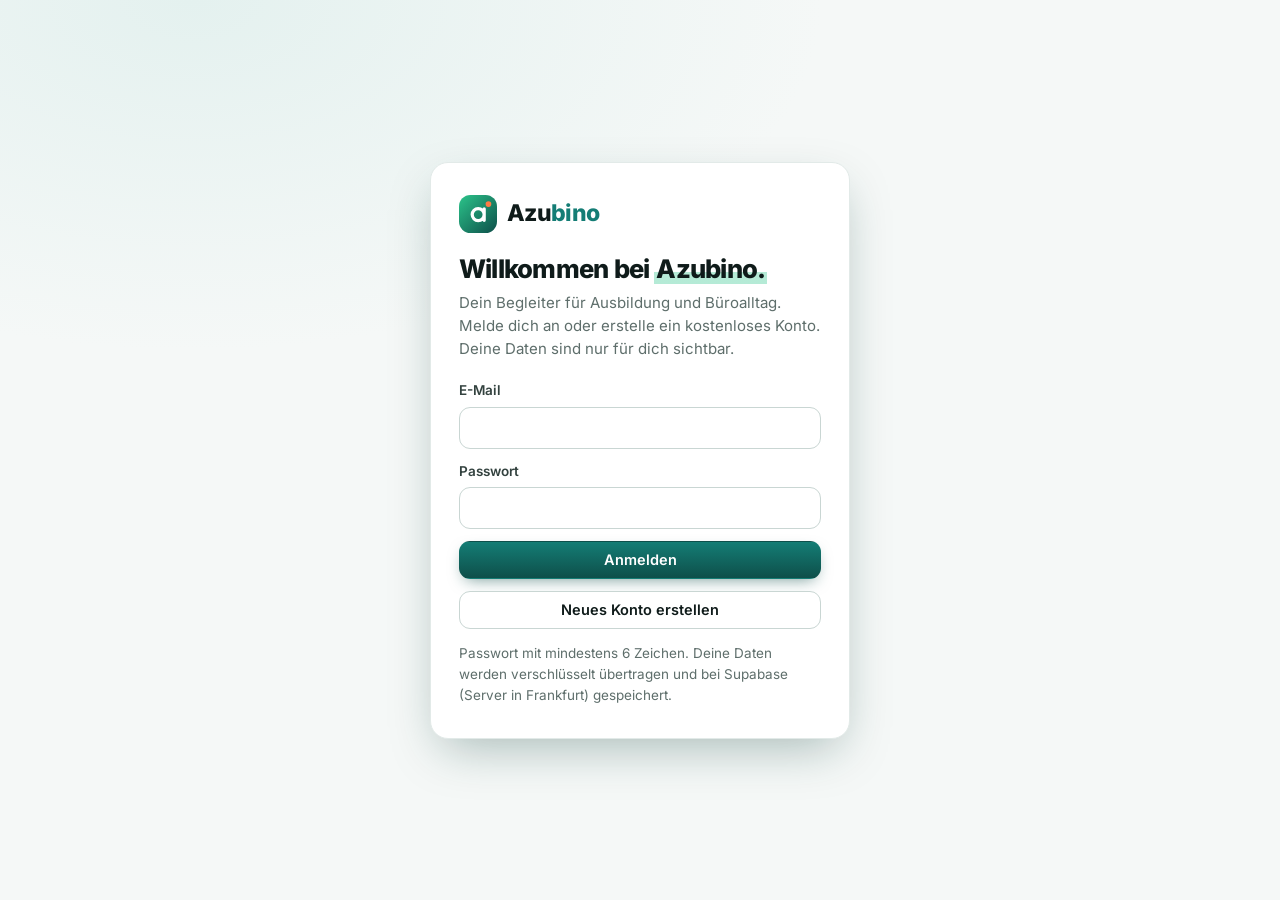
==== arbeitsbuddy.html @ 3f5ab670 "Add report archive, remove order-step setting - "Fertig · ins Archiv" stores a finished report in it" ====
<!DOCTYPE html>
<html lang="de" data-theme="light">
<head>
<meta charset="UTF-8">
<meta name="viewport" content="width=device-width, initial-scale=1, viewport-fit=cover">
<meta name="color-scheme" content="light dark">
<meta name="theme-color" content="#0b3b37">
<meta name="apple-mobile-web-app-capable" content="yes">
<meta name="mobile-web-app-capable" content="yes">
<meta name="apple-mobile-web-app-status-bar-style" content="default">
<meta name="apple-mobile-web-app-title" content="Azubino">
<link rel="apple-touch-icon" href="icons/apple-touch-icon.png">
<link rel="manifest" href="manifest.webmanifest">
<title>Azubino</title>
<link rel="icon" href="icons/icon-192.png">
<style>
/* ==========================================================
   Azubino – Designsystem „Petrol & Mint“
   Schrift: Inter (SIL Open Font License 1.1), eingebettet für Offline-Betrieb
   ========================================================== */
@font-face { font-family: "Inter"; font-style: normal; font-weight: 100 900; font-display: swap; src: url([data-uri]) format("woff2"); }

:root {
  color-scheme: light;
  --font: "Inter", "Segoe UI", system-ui, -apple-system, Arial, sans-serif;
  --bg: #f5f8f7;
  --dot: rgba(14, 79, 74, .07);
  --surface: #ffffff;
  --surface-2: #f2f6f5;
  --ink: #0f1b1a;
  --ink-2: #33423f;
  --muted: #5e6e6b;
  --line: #e2eae8;
  --line-strong: #c9d6d3;
  --accent: #0e4f4a;
  --accent-2: #147d75;
  --accent-ink: #ffffff;
  --accent-soft: #e4f1ef;
  --mint: #2bc48a;
  --mint-ink: #0b6b47;
  --mint-soft: #e3f6ee;
  --green: #1f9d6b;
  --green-soft: #e3f6ee;
  --red: #c2413a;
  --red-soft: #fcecea;
  --coral: #ff7a45;
  --warn-soft: #fff1e9;
  --focus: #2bc48a;
  --track: #e3ebe9;
  --side: #0b3b37;
  --side-2: #0e4f4a;
  --side-ink: #e8f4f1;
  --side-muted: #9cc3bc;
  --shadow-sm: 0 1px 2px rgba(15, 27, 26, .05), 0 1px 3px rgba(15, 27, 26, .06);
  --shadow: 0 2px 6px rgba(15, 27, 26, .05), 0 10px 24px -8px rgba(15, 27, 26, .12);
  --shadow-lg: 0 18px 50px -12px rgba(11, 59, 55, .35);
  --r: 18px;
  --r-sm: 12px;
  --ease: cubic-bezier(.2, .8, .2, 1);
}
:root[data-theme="dark"] {
  color-scheme: dark;
  --bg: #0b1413;
  --dot: rgba(61, 214, 156, .06);
  --surface: #111d1b;
  --surface-2: #16241f;
  --ink: #e6f0ee;
  --ink-2: #c3d4d0;
  --muted: #8fa5a0;
  --line: #1f302c;
  --line-strong: #2e4540;
  --accent: #3dd69c;
  --accent-2: #5fe3b0;
  --accent-ink: #062b22;
  --accent-soft: #143a31;
  --mint: #3dd69c;
  --mint-ink: #7eebc0;
  --mint-soft: #143a31;
  --green: #3dd69c;
  --green-soft: #143a31;
  --red: #ff8a80;
  --red-soft: #3a2020;
  --warn-soft: #3a2a20;
  --focus: #3dd69c;
  --track: #1f302c;
  --side: #07100f;
  --side-2: #0f2421;
  --side-ink: #e6f0ee;
  --side-muted: #7f9a94;
  --shadow-sm: 0 1px 2px rgba(0, 0, 0, .4);
  --shadow: 0 2px 6px rgba(0, 0, 0, .35), 0 10px 24px -8px rgba(0, 0, 0, .5);
  --shadow-lg: 0 18px 50px -12px rgba(0, 0, 0, .7);
}

* { box-sizing: border-box; }
html { -webkit-text-size-adjust: 100%; }
body {
  margin: 0; color: var(--ink); font: 400 15px/1.55 var(--font); -webkit-font-smoothing: antialiased;
  font-feature-settings: "cv11", "ss01"; background-color: var(--bg);
  background-image: radial-gradient(var(--dot) 1px, transparent 1.2px), radial-gradient(1200px 600px at 110% -10%, color-mix(in srgb, var(--mint) 14%, transparent), transparent 60%), radial-gradient(900px 500px at -10% 110%, color-mix(in srgb, var(--accent) 10%, transparent), transparent 60%);
  background-size: 22px 22px, auto, auto; background-attachment: fixed;
}
body.no-scroll { overflow: hidden; }
h1, h2, h3, p, ul, ol, dl, dd { margin: 0; }
ul, ol { padding: 0; list-style: none; }
button, input, select, textarea { font: inherit; color: inherit; }
button { cursor: pointer; background: none; border: 0; padding: 0; }
a { color: inherit; }
[hidden] { display: none !important; }
.sr { position: absolute; width: 1px; height: 1px; overflow: hidden; clip: rect(0 0 0 0); white-space: nowrap; }
:focus-visible { outline: 2px solid var(--focus); outline-offset: 2px; border-radius: 6px; }
h1[tabindex="-1"]:focus, main:focus { outline: none; }
.i { display: block; flex: none; }
.i.filled path, .i.filled polygon { fill: currentColor; }
.muted, .hint-text { color: var(--muted); }
.hint-text { font-size: 13.5px; }
.skip { position: fixed; left: 12px; top: -60px; z-index: 300; background: var(--accent); color: var(--accent-ink); padding: 8px 14px; border-radius: 8px; }
.skip:focus { top: 12px; }

h1 { font-size: clamp(28px, 3.6vw, 38px); font-weight: 800; line-height: 1.1; letter-spacing: -.03em; }
h2 { font-size: 17px; font-weight: 700; line-height: 1.3; letter-spacing: -.01em; }
h3 { font-size: 15.5px; font-weight: 650; line-height: 1.3; }
.eyebrow { display: inline-flex; align-items: center; gap: 8px; margin-bottom: 8px; font-size: 12px; font-weight: 700; letter-spacing: .09em; text-transform: uppercase; color: var(--accent-2); }
.eyebrow::before { content: ""; width: 18px; height: 2px; border-radius: 2px; background: var(--mint); }
.lede { color: var(--muted); margin-top: 8px; max-width: 62ch; }
.hl { background: linear-gradient(transparent 62%, color-mix(in srgb, var(--mint) 35%, transparent) 62%); padding: 0 2px; }

/* ---------- Buttons ---------- */
.btn { position: relative; overflow: hidden; display: inline-flex; align-items: center; justify-content: center; gap: 7px; min-height: 38px; padding: 0 15px; border: 1px solid var(--line-strong); border-radius: 11px; background: var(--surface); color: var(--ink); font-weight: 600; font-size: 14.5px; white-space: nowrap; text-decoration: none; transition: transform .18s var(--ease), box-shadow .18s var(--ease), background-color .15s, border-color .15s; }
.btn:hover { border-color: var(--accent-2); box-shadow: var(--shadow-sm); transform: translateY(-1px); }
.btn:active { transform: translateY(0) scale(.98); }
.btn.primary { background: linear-gradient(180deg, var(--accent-2), var(--accent)); border-color: transparent; color: var(--accent-ink); box-shadow: 0 6px 16px -6px color-mix(in srgb, var(--accent) 60%, transparent); }
.btn.primary::after { content: ""; position: absolute; inset: 0; background: linear-gradient(110deg, transparent 30%, rgba(255, 255, 255, .35) 50%, transparent 70%); transform: translateX(-120%); transition: transform .6s var(--ease); }
.btn.primary:hover::after { transform: translateX(120%); }
.btn.primary:hover { box-shadow: 0 10px 22px -8px color-mix(in srgb, var(--accent) 70%, transparent); }
.btn.danger { color: var(--red); }
.btn.danger:hover { background: var(--red-soft); border-color: var(--red); }
.btn.danger.solid { background: var(--red); border-color: var(--red); color: #fff; }
.btn.quiet { border-color: transparent; background: transparent; box-shadow: none; }
.btn.quiet:hover { background: var(--surface-2); transform: none; }
.btn.small { min-height: 32px; padding: 0 11px; font-size: 13.5px; border-radius: 9px; }
.btn.icon { width: 38px; padding: 0; }
.btn.small.icon { width: 32px; }
.btn[disabled] { opacity: .45; pointer-events: none; }
.link-btn { color: var(--accent-2); font-weight: 600; text-decoration: none; background-image: linear-gradient(currentColor, currentColor); background-size: 0 1.5px; background-position: 0 100%; background-repeat: no-repeat; transition: background-size .25s var(--ease); }
.link-btn:hover { background-size: 100% 1.5px; }

/* ---------- Gerüst ---------- */
.app { display: grid; grid-template-columns: 248px minmax(0, 1fr); min-height: 100vh; min-height: 100dvh; }
.rail { position: sticky; top: 0; height: 100vh; height: 100dvh; display: flex; flex-direction: column; padding: 20px 14px; background: linear-gradient(180deg, var(--side-2), var(--side)); color: var(--side-ink); overflow-y: auto; }
.brand { display: block; padding: 2px 8px 18px; text-decoration: none; }
.logo { display: flex; align-items: center; gap: 10px; }
.logo-mark { width: 38px; height: 38px; flex: none; transition: transform .35s var(--ease); }
.brand:hover .logo-mark { transform: rotate(-8deg) scale(1.05); }
.logo-word { font-size: 23px; font-weight: 800; letter-spacing: -.03em; color: var(--side-ink); }
.logo-word b { color: var(--mint); font-weight: 800; }
.nav { display: grid; gap: 2px; }
.nav-group { margin: 16px 12px 6px; font-size: 11px; font-weight: 700; letter-spacing: .1em; text-transform: uppercase; color: var(--side-muted); }
.nav a, .nav button { position: relative; display: flex; align-items: center; gap: 12px; min-height: 40px; padding: 0 12px; border-radius: 11px; color: var(--side-muted); text-decoration: none; font-weight: 550; font-size: 14.5px; width: 100%; text-align: left; transition: background-color .15s, color .15s; }
.nav a .i { transition: transform .3s var(--ease); }
.nav a:hover { background: rgba(255, 255, 255, .06); color: var(--side-ink); }
.nav a:hover .i { transform: translateX(2px) rotate(-6deg); }
.nav a[aria-current="page"] { background: rgba(43, 196, 138, .16); color: #fff; font-weight: 650; }
.nav a[aria-current="page"]::before { content: ""; position: absolute; left: -14px; top: 9px; bottom: 9px; width: 4px; border-radius: 0 4px 4px 0; background: var(--mint); box-shadow: 0 0 12px var(--mint); }
.nav a[aria-current="page"] .i { color: var(--mint); }
.nav .count { margin-left: auto; min-width: 22px; padding: 0 7px; text-align: center; font-size: 12px; font-weight: 700; line-height: 20px; border-radius: 10px; background: var(--mint); color: #06392b; }
.nav .mob, .nav .fab-slot, .m-only { display: none; }
.rail-foot { margin-top: auto; padding: 16px 12px 2px; font-size: 12.5px; color: var(--side-muted); }

.main { min-width: 0; padding: 0 clamp(16px, 3.2vw, 44px) 64px; }
.topbar { position: sticky; top: 0; z-index: 30; display: flex; align-items: center; gap: 10px; padding: calc(14px + env(safe-area-inset-top)) 0 12px; margin: 0 calc(-1 * clamp(16px, 3.2vw, 44px)); padding-left: clamp(16px, 3.2vw, 44px); padding-right: clamp(16px, 3.2vw, 44px); background: color-mix(in srgb, var(--bg) 78%, transparent); -webkit-backdrop-filter: blur(14px) saturate(1.4); backdrop-filter: blur(14px) saturate(1.4); border-bottom: 1px solid transparent; }
.m-brand { display: none; text-decoration: none; }
.search-btn { flex: 1; min-width: 0; max-width: 480px; display: flex; align-items: center; gap: 10px; min-height: 40px; padding: 0 14px; border: 1px solid var(--line); border-radius: 12px; background: var(--surface); color: var(--muted); text-align: left; box-shadow: var(--shadow-sm); transition: border-color .15s, box-shadow .15s; }
.search-btn:hover { border-color: var(--accent-2); box-shadow: var(--shadow); }
.search-btn .grow { flex: 1; min-width: 0; white-space: nowrap; overflow: hidden; text-overflow: ellipsis; }
kbd { font: 600 11.5px/1 var(--font); padding: 3px 6px; border: 1px solid var(--line-strong); border-bottom-width: 2px; border-radius: 6px; background: var(--surface-2); color: var(--ink-2); }
.top-actions { margin-left: auto; display: flex; gap: 8px; }
.page { max-width: 1200px; padding-top: 10px; }
.page.enter > * { animation: fadeUp .45s var(--ease) both; }
.page.enter > *:nth-child(2) { animation-delay: .04s; } .page.enter > *:nth-child(3) { animation-delay: .08s; }
.page.enter > *:nth-child(4) { animation-delay: .12s; } .page.enter > *:nth-child(5) { animation-delay: .16s; } .page.enter > *:nth-child(n+6) { animation-delay: .2s; }
.page-head { display: flex; justify-content: space-between; align-items: flex-end; gap: 16px; flex-wrap: wrap; margin: 10px 0 24px; }
.page-head > div:first-child { min-width: 0; }
.head-actions { display: flex; gap: 8px; flex-wrap: wrap; align-items: center; }
.sec-head { display: flex; align-items: center; justify-content: space-between; gap: 12px; margin-bottom: 12px; }
.sec-head > * { min-width: 0; }
.cols { display: grid; grid-template-columns: minmax(0, 1.4fr) minmax(280px, 1fr); gap: 22px; align-items: start; }
.stack { display: grid; gap: 10px; }
.stack > * { min-width: 0; }
.panel { border: 1px solid var(--line); border-radius: var(--r); background: var(--surface); box-shadow: var(--shadow-sm); transition: box-shadow .25s var(--ease), transform .25s var(--ease), border-color .25s; }
.panel:hover { box-shadow: var(--shadow); border-color: var(--line-strong); }
.panel-pad { padding: 20px; }
.notice { display: flex; gap: 12px; align-items: center; justify-content: space-between; flex-wrap: wrap; padding: 14px 18px; margin-bottom: 18px; border-radius: var(--r); background: linear-gradient(100deg, var(--accent-soft), var(--mint-soft)); border: 1px solid color-mix(in srgb, var(--mint) 30%, transparent); }
.notice.warn { background: var(--warn-soft); border-color: color-mix(in srgb, var(--coral) 30%, transparent); }

/* ---------- Kennzahlen ---------- */
.tiles { display: grid; grid-template-columns: repeat(4, minmax(0, 1fr)); gap: 14px; margin-bottom: 24px; }
.tile-stat { position: relative; overflow: hidden; display: block; padding: 18px 18px 16px; border-radius: var(--r); background: var(--surface); border: 1px solid var(--line); box-shadow: var(--shadow-sm); text-decoration: none; transition: transform .25s var(--ease), box-shadow .25s var(--ease), border-color .25s; }
.tile-stat:hover { transform: translateY(-4px); box-shadow: var(--shadow); border-color: color-mix(in srgb, var(--mint) 55%, var(--line)); }
.tile-stat .ic { width: 36px; height: 36px; display: grid; place-items: center; border-radius: 11px; background: var(--accent-soft); color: var(--accent-2); margin-bottom: 12px; transition: transform .35s var(--ease); }
.tile-stat:hover .ic { transform: rotate(-8deg) scale(1.08); }
.tile-stat .val { font-size: 26px; font-weight: 800; letter-spacing: -.03em; font-variant-numeric: tabular-nums; line-height: 1.1; }
.tile-stat .lab { font-size: 13px; color: var(--muted); margin-top: 3px; }
.tile-stat.hero { background: linear-gradient(135deg, var(--side-2), var(--side)); color: var(--side-ink); border-color: transparent; }
.tile-stat.hero .ic { background: rgba(43, 196, 138, .18); color: var(--mint); }
.tile-stat.hero .lab { color: var(--side-muted); }
.tile-stat.hero::after { content: ""; position: absolute; right: -40px; top: -40px; width: 140px; height: 140px; border-radius: 50%; background: radial-gradient(circle, rgba(43, 196, 138, .35), transparent 70%); }
.plus { color: var(--green); } .minus { color: var(--red); }
.tile-stat.hero .plus { color: var(--mint); } .tile-stat.hero .minus { color: #ff9f8f; }
.live-dot { display: inline-block; width: 8px; height: 8px; border-radius: 50%; background: var(--mint); margin-right: 6px; box-shadow: 0 0 0 0 color-mix(in srgb, var(--mint) 60%, transparent); animation: ping 1.8s infinite; vertical-align: middle; }

/* ---------- Fortschritt, Chips ---------- */
.bar { height: 7px; border-radius: 4px; background: var(--track); overflow: hidden; }
.bar > span { display: block; height: 100%; background: linear-gradient(90deg, var(--accent-2), var(--mint)); border-radius: 4px; animation: grow .8s var(--ease) both; transform-origin: left; }
.bar.complete > span { background: var(--green); }
.tile { width: 38px; height: 38px; flex: none; display: grid; place-items: center; border-radius: 12px; background: var(--accent-soft); color: var(--accent-2); }
.tile.sm { width: 28px; height: 28px; border-radius: 8px; }
.tile .emo { font-size: 18px; line-height: 1; }
.chip { display: inline-flex; align-items: center; gap: 5px; height: 23px; padding: 0 9px; border-radius: 12px; background: var(--surface-2); border: 1px solid var(--line); color: var(--ink-2); font-size: 12.5px; font-weight: 550; white-space: nowrap; }
.chip.optional { border-style: dashed; }
.chip.accent { background: var(--accent-soft); border-color: transparent; color: var(--accent-2); }
.chip.ok { background: var(--mint-soft); border-color: transparent; color: var(--mint-ink); }
.chip.imp { background: var(--red-soft); border-color: transparent; color: var(--red); }
.chips { display: flex; gap: 5px; flex-wrap: wrap; }
.state { display: inline-flex; align-items: center; gap: 5px; font-size: 13.5px; color: var(--muted); }
.state.done { color: var(--green); }
.state.run { color: var(--accent-2); }

/* ---------- Tabellen, Zeilen, Reiter ---------- */
.table { width: 100%; border-collapse: collapse; background: var(--surface); }
.table th, .table td { text-align: left; padding: 11px 14px; border-bottom: 1px solid var(--line); vertical-align: top; }
.table th { font-size: 12px; font-weight: 700; letter-spacing: .04em; text-transform: uppercase; color: var(--muted); background: var(--surface-2); }
.table tr:last-child td { border-bottom: 0; }
.table tbody tr { transition: background-color .15s; }
.table tbody tr:hover td { background: var(--accent-soft); }
.table a { text-decoration: none; font-weight: 600; }
.table a:hover { color: var(--accent-2); }
.table .num { font-variant-numeric: tabular-nums; white-space: nowrap; }
.table-wrap { border: 1px solid var(--line); border-radius: var(--r); overflow: auto; box-shadow: var(--shadow-sm); }
.group-title { margin: 26px 0 10px; display: flex; gap: 10px; align-items: baseline; }
.group-title:first-child { margin-top: 0; }
.row { position: relative; display: flex; align-items: center; gap: 12px; padding: 12px 16px; border: 1px solid var(--line); border-radius: var(--r-sm); background: var(--surface); transition: transform .2s var(--ease), box-shadow .2s var(--ease), border-color .2s; }
.row:hover { transform: translateY(-2px); box-shadow: var(--shadow); border-color: var(--line-strong); }
.row .grow { flex: 1; min-width: 0; }
.row .sub { font-size: 13.5px; color: var(--muted); }
.row a.cover { text-decoration: none; font-weight: 600; }
.row a.cover::after { content: ""; position: absolute; inset: 0; }
.item { display: flex; gap: 12px; align-items: flex-start; padding: 10px 0; border-bottom: 1px solid var(--line); }
.item:last-child { border-bottom: 0; }
.item .grow { flex: 1; min-width: 0; }
.item .sub { font-size: 13px; color: var(--muted); }
.time { font-variant-numeric: tabular-nums; color: var(--muted); font-size: 13.5px; min-width: 92px; font-weight: 550; }
.tabs { display: inline-flex; max-width: 100%; overflow-x: auto; scrollbar-width: none; padding: 4px; gap: 2px; border-radius: 13px; background: var(--surface-2); border: 1px solid var(--line); }
.tabs::-webkit-scrollbar { display: none; }
.tabs a, .tabs button { flex: none; display: inline-flex; align-items: center; gap: 6px; min-height: 32px; padding: 0 14px; border-radius: 9px; font-weight: 600; font-size: 14px; color: var(--muted); text-decoration: none; transition: color .15s, background-color .2s; }
.tabs a:hover, .tabs button:hover { color: var(--ink); }
.tabs a[aria-current="page"], .tabs button[aria-pressed="true"] { background: var(--surface); color: var(--accent-2); box-shadow: var(--shadow-sm); }
.tabs .n { font-size: 12px; color: var(--muted); }
.toolbar { display: flex; justify-content: space-between; align-items: center; gap: 10px; flex-wrap: wrap; margin-bottom: 18px; }
.toolbar .grow { flex: 1; }
.grid { display: grid; grid-template-columns: repeat(auto-fill, minmax(280px, 1fr)); gap: 14px; }
.lcard { position: relative; display: flex; flex-direction: column; gap: 12px; padding: 18px; border: 1px solid var(--line); border-radius: var(--r); background: var(--surface); box-shadow: var(--shadow-sm); transition: transform .25s var(--ease), box-shadow .25s var(--ease), border-color .25s; }
.lcard:hover { transform: translateY(-4px); box-shadow: var(--shadow); border-color: color-mix(in srgb, var(--mint) 50%, var(--line)); }
.lcard .head { display: flex; gap: 12px; align-items: flex-start; }
.lcard .head > div { min-width: 0; }
.lcard h3 { overflow: hidden; text-overflow: ellipsis; white-space: nowrap; }
.lcard h3 a { text-decoration: none; }
.lcard h3 a::after { content: ""; position: absolute; inset: 0; }
.lcard p { color: var(--muted); font-size: 13.5px; }
.lcard .meta { display: flex; justify-content: space-between; gap: 10px; }
.lcard .foot { display: flex; align-items: center; gap: 8px; margin-top: auto; position: relative; z-index: 1; }
.lcard .foot .grow { flex: 1; }
.fav-on { color: var(--coral); }
.empty { display: grid; grid-template-columns: minmax(0, 1fr); justify-items: center; gap: 10px; text-align: center; padding: 44px 20px; border: 1.5px dashed var(--line-strong); border-radius: var(--r); background: color-mix(in srgb, var(--surface) 60%, transparent); }
.empty > * { max-width: 100%; }
.empty .tile { background: var(--accent-soft); color: var(--accent-2); }
.empty p { color: var(--muted); max-width: min(46ch, 100%); overflow-wrap: anywhere; }
.empty.tight { padding: 26px 16px; }

/* ---------- Hub-Kacheln (Arbeit) ---------- */
.hub { display: grid; grid-template-columns: repeat(auto-fill, minmax(220px, 1fr)); gap: 14px; }
.hub a { position: relative; display: grid; gap: 6px; padding: 18px; border-radius: var(--r); background: var(--surface); border: 1px solid var(--line); box-shadow: var(--shadow-sm); text-decoration: none; transition: transform .25s var(--ease), box-shadow .25s var(--ease), border-color .25s; }
.hub a:hover { transform: translateY(-4px); box-shadow: var(--shadow); border-color: color-mix(in srgb, var(--mint) 55%, var(--line)); }
.hub a .ic { width: 40px; height: 40px; display: grid; place-items: center; border-radius: 12px; background: var(--accent-soft); color: var(--accent-2); margin-bottom: 4px; transition: transform .35s var(--ease); }
.hub a:hover .ic { transform: rotate(-8deg) scale(1.08); }
.hub a strong { font-size: 16px; }
.hub a span { font-size: 13.5px; color: var(--muted); }
.hub a .arrow { position: absolute; right: 16px; top: 18px; color: var(--muted); transition: transform .25s var(--ease), color .2s; }
.hub a:hover .arrow { transform: translateX(4px); color: var(--mint); }

/* ---------- Checkliste ---------- */
.crumb { display: inline-flex; align-items: center; gap: 4px; color: var(--muted); text-decoration: none; font-weight: 600; margin: 8px 0 10px; }
.crumb:hover { color: var(--ink); }
.list-head { display: flex; justify-content: space-between; align-items: flex-start; gap: 16px; flex-wrap: wrap; }
.list-head .who { display: flex; gap: 14px; align-items: center; min-width: 0; }
.list-head .chips { margin-top: 8px; }
.progress-band { display: flex; gap: 14px; align-items: center; margin: 18px 0 4px; flex-wrap: wrap; }
.progress-band .bar { flex: 1; min-width: 140px; max-width: 420px; }
.progress-band strong { font-variant-numeric: tabular-nums; }
.tpl-note { display: flex; gap: 12px; align-items: center; flex-wrap: wrap; justify-content: space-between; padding: 14px 16px; margin-top: 16px; border-radius: var(--r-sm); background: var(--accent-soft); }
.detail-grid { display: grid; grid-template-columns: minmax(0, 1fr) 290px; gap: 22px; align-items: start; margin-top: 18px; }
.side { position: sticky; top: 84px; }
.side .block + .block { border-top: 1px solid var(--line); margin-top: 14px; padding-top: 14px; }
.side .num { font-size: 26px; font-weight: 800; letter-spacing: -.02em; font-variant-numeric: tabular-nums; }
.side .num small { font-size: .6em; color: var(--muted); font-weight: 500; }
.side .cap { color: var(--muted); font-size: 13.5px; }
.side-list { display: grid; gap: 1px; margin: 0 -8px; }
.side-list button { display: flex; align-items: center; gap: 10px; width: 100%; min-height: 38px; padding: 0 10px; border-radius: 9px; text-align: left; color: var(--ink-2); transition: background-color .15s, padding-left .2s var(--ease); }
.side-list button:hover { background: var(--surface-2); color: var(--ink); padding-left: 14px; }
.side-list button.danger { color: var(--red); }
.quick-add { display: grid; grid-template-columns: auto minmax(0, 1fr) auto; gap: 8px; }
.filters { display: flex; justify-content: space-between; gap: 10px; flex-wrap: wrap; align-items: center; margin: 14px 0 2px; }
.fchips { display: flex; gap: 5px; flex-wrap: wrap; }
.fchip { display: inline-flex; align-items: center; gap: 6px; min-height: 31px; padding: 0 12px; border: 1px solid var(--line-strong); border-radius: 16px; font-size: 13.5px; font-weight: 550; color: var(--ink-2); transition: background-color .15s, border-color .15s; }
.fchip:hover { border-color: var(--accent-2); }
.fchip .n { color: var(--muted); font-size: 12px; }
.fchip[aria-pressed="true"] { background: var(--accent); border-color: var(--accent); color: var(--accent-ink); }
.fchip[aria-pressed="true"] .n { color: inherit; opacity: .8; }
.filter-tools { display: flex; gap: 8px; flex-wrap: wrap; }
.filter-tools .input { min-height: 34px; padding: 4px 10px; width: 170px; }
.filter-tools .select { min-height: 34px; padding: 4px 8px; width: auto; }
.tasks { display: grid; gap: 8px; margin-top: 12px; }
.task { position: relative; padding: 12px 12px 12px 14px; border: 1px solid var(--line); border-radius: var(--r-sm); background: var(--surface); transition: transform .2s var(--ease), box-shadow .2s var(--ease), border-color .2s, opacity .3s; }
.task:hover { border-color: var(--line-strong); box-shadow: var(--shadow-sm); transform: translateX(2px); }
.task.done { background: var(--surface-2); }
.task.flash { animation: flash 1.2s var(--ease); }
.task.dragging { opacity: .4; }
.task.drop-before { box-shadow: 0 -3px 0 0 var(--mint); }
.task.drop-after { box-shadow: 0 3px 0 0 var(--mint); }
.task-row { display: flex; gap: 10px; align-items: flex-start; }
.grip { display: grid; place-items: center; width: 18px; height: 24px; margin-left: -4px; color: var(--line-strong); cursor: grab; touch-action: none; }
.task-body { flex: 1; min-width: 0; padding-top: 1px; }
.task-line { display: flex; gap: 6px; align-items: flex-start; }
.title { font-weight: 550; overflow-wrap: anywhere; }
.task.done .title { color: var(--muted); text-decoration: line-through; text-decoration-color: var(--mint); text-decoration-thickness: 2px; }
.task.skipped .title { color: var(--muted); font-style: italic; }
.task-title-btn { display: inline-flex; gap: 4px; align-items: flex-start; text-align: left; }
.task-title-btn .chev { margin-top: 3px; color: var(--muted); transition: transform .2s var(--ease); }
.task-title-btn[aria-expanded="true"] .chev { transform: rotate(180deg); }
.task .chips { margin-top: 6px; }
.details { display: grid; gap: 6px; margin: 8px 0 2px; }
.detail { display: flex; gap: 8px; padding: 9px 12px; border-radius: 10px; font-size: 14px; color: var(--ink-2); background: var(--surface-2); max-width: 66ch; }
.detail .i { margin-top: 2px; }
.detail span { min-width: 0; white-space: pre-wrap; overflow-wrap: anywhere; }
.check { flex: none; width: 23px; height: 23px; margin-top: 1px; display: grid; place-items: center; border: 1.8px solid var(--line-strong); border-radius: 7px; background: var(--surface); color: #fff; transition: background-color .2s, border-color .2s, transform .2s var(--ease); }
.check:hover { border-color: var(--mint); transform: scale(1.08); }
.check svg { width: 14px; height: 14px; }
.check path { fill: none; stroke: currentColor; stroke-width: 3.2; stroke-linecap: round; stroke-linejoin: round; stroke-dasharray: 24; stroke-dashoffset: 24; transition: stroke-dashoffset .3s var(--ease) .05s; }
.check[aria-checked="true"] { background: var(--mint); border-color: var(--mint); }
.check[aria-checked="true"] path { stroke-dashoffset: 0; }
.stepno { flex: none; width: 23px; height: 23px; display: grid; place-items: center; border-radius: 7px; background: var(--surface-2); font-size: 12.5px; font-weight: 700; color: var(--muted); }
.prio { flex: none; margin-top: 7px; width: 8px; height: 8px; border-radius: 50%; background: var(--accent-2); }
.prio.high { background: var(--coral); }
.tact { display: flex; gap: 1px; opacity: 0; margin: -3px 0 0 auto; flex: none; transition: opacity .15s; }
.task:hover .tact, .task:focus-within .tact { opacity: 1; }
@media (hover: none) { .tact { opacity: 1; } }

/* ---------- Kalender ---------- */
.cal-head { display: flex; align-items: center; gap: 8px; flex-wrap: wrap; margin-bottom: 16px; }
.cal-head h2 { font-size: 19px; }
.cal-head .spacer { flex: 1; }
.month { display: grid; grid-template-columns: 42px repeat(7, minmax(0, 1fr)); border: 1px solid var(--line); border-radius: var(--r); overflow: hidden; background: var(--line); gap: 1px; box-shadow: var(--shadow-sm); }
.month .wd { background: var(--surface-2); padding: 8px; font-size: 12px; font-weight: 700; letter-spacing: .04em; text-transform: uppercase; color: var(--muted); }
.month .kw { background: var(--surface-2); padding: 10px 4px; font-size: 11.5px; color: var(--muted); text-align: center; font-weight: 600; }
.day { background: var(--surface); min-height: 108px; padding: 6px; text-align: left; display: flex; flex-direction: column; gap: 3px; min-width: 0; transition: background-color .15s; }
.day:hover { background: var(--accent-soft); }
.day.other { background: var(--surface-2); color: var(--muted); }
.day.ferien { box-shadow: inset 0 3px 0 color-mix(in srgb, var(--coral) 45%, transparent); }
.day .dn { font-size: 13px; font-weight: 600; width: 27px; height: 27px; display: grid; place-items: center; border-radius: 50%; transition: background-color .15s, transform .2s var(--ease); }
.day .dn:hover { background: var(--surface-2); transform: scale(1.1); }
.day.today .dn { background: var(--accent); color: var(--accent-ink); }
.day.hol .dn { color: var(--red); }
.ev { display: block; width: 100%; font-size: 12px; font-weight: 550; line-height: 1.3; padding: 3px 6px; border-radius: 6px; background: var(--accent-soft); color: var(--accent-2); white-space: nowrap; overflow: hidden; text-overflow: ellipsis; text-align: left; transition: transform .15s var(--ease), filter .15s; }
.ev:hover { transform: translateX(2px); filter: brightness(.97); }
.ev.schule { background: var(--surface-2); color: var(--ink-2); box-shadow: inset 3px 0 0 var(--accent-2); }
.ev.feiertag { background: var(--red-soft); color: var(--red); }
.ev.ferien { background: var(--warn-soft); color: var(--muted); }
.ev.task { background: transparent; color: var(--ink-2); border: 1px dashed var(--line-strong); }
.ev.order { background: transparent; color: var(--ink-2); border: 1px dashed var(--accent-2); }
.ev.work { background: transparent; color: var(--mint-ink); font-size: 11px; padding: 0 6px; }
.ev.done { text-decoration: line-through; opacity: .7; }
.more { font-size: 11.5px; color: var(--muted); padding-left: 5px; text-align: left; }
.weekgrid { display: grid; grid-template-columns: repeat(7, minmax(0, 1fr)); gap: 10px; }
.wcol { border: 1px solid var(--line); border-radius: var(--r-sm); background: var(--surface); min-height: 230px; padding: 10px; display: flex; flex-direction: column; gap: 5px; min-width: 0; transition: box-shadow .2s var(--ease), border-color .2s; }
.wcol:hover { box-shadow: var(--shadow); }
.wcol.today { border-color: var(--mint); box-shadow: 0 0 0 3px var(--mint-soft); }
.wcol h3 { font-size: 13.5px; display: flex; justify-content: space-between; align-items: center; }
.wcol .ev { white-space: normal; }
.legend { display: flex; gap: 14px; flex-wrap: wrap; margin-top: 14px; font-size: 12.5px; color: var(--muted); }
.legend span { display: inline-flex; align-items: center; gap: 6px; }
.legend i { width: 12px; height: 12px; border-radius: 4px; display: inline-block; }

/* ---------- Assistent ---------- */
.chat { display: flex; flex-direction: column; height: calc(100dvh - 230px); min-height: 420px; border: 1px solid var(--line); border-radius: var(--r); background: var(--surface); box-shadow: var(--shadow-sm); overflow: hidden; }
.chat-log { flex: 1; overflow-y: auto; padding: 18px; display: flex; flex-direction: column; gap: 10px; }
.msg { max-width: min(580px, 88%); padding: 10px 14px; border-radius: 16px; white-space: pre-wrap; overflow-wrap: anywhere; animation: pop .3s var(--ease) both; }
.msg.bot { background: var(--surface-2); border: 1px solid var(--line); align-self: flex-start; border-bottom-left-radius: 5px; }
.msg.me { background: linear-gradient(135deg, var(--accent-2), var(--accent)); color: var(--accent-ink); align-self: flex-end; border-bottom-right-radius: 5px; }
.msg-btns { display: flex; gap: 6px; flex-wrap: wrap; align-self: flex-start; max-width: 100%; animation: fadeUp .35s var(--ease) both; }
.msg-btns .btn { white-space: normal; text-align: left; min-height: 34px; padding: 6px 12px; border-radius: 18px; }
.chat-in { display: flex; gap: 8px; padding: 12px; border-top: 1px solid var(--line); background: var(--surface); }

/* ---------- Zeiterfassung ---------- */
.stamp-card .now { font-size: 38px; font-weight: 800; letter-spacing: -.03em; font-variant-numeric: tabular-nums; line-height: 1.1; }
.stamp-btns { display: flex; gap: 8px; flex-wrap: wrap; margin-top: 14px; }
.stamp-btns .btn { min-height: 46px; padding: 0 20px; font-size: 15.5px; border-radius: 13px; }
.stamp-card.running { border-color: color-mix(in srgb, var(--mint) 55%, var(--line)); box-shadow: 0 0 0 4px var(--mint-soft), var(--shadow-sm); }
.saldo { font-size: 38px; font-weight: 800; letter-spacing: -.03em; font-variant-numeric: tabular-nums; }
.weekbars { display: grid; grid-template-columns: repeat(5, 1fr); gap: 8px; align-items: end; height: 96px; margin-top: 8px; }
.weekbars div { display: grid; grid-template-rows: 1fr auto; gap: 4px; height: 100%; text-align: center; font-size: 11.5px; color: var(--muted); }
.weekbars .b { position: relative; align-self: end; border-radius: 6px 6px 3px 3px; background: linear-gradient(180deg, var(--mint), var(--accent-2)); animation: rise .8s var(--ease) both; transform-origin: bottom; }
.weekbars .b.low { background: linear-gradient(180deg, #ffb28f, var(--coral)); }
.weekbars .goal { position: absolute; left: 0; right: 0; border-top: 1.5px dashed var(--line-strong); }
.mini { display: grid; grid-template-columns: repeat(7, minmax(0, 1fr)); gap: 4px; text-align: center; }
.mini .wd { font-size: 11.5px; font-weight: 700; color: var(--muted); padding: 2px 0; text-transform: uppercase; }
.mini button { min-height: 46px; border-radius: 10px; display: grid; align-content: center; gap: 1px; font-size: 13px; border: 1px solid transparent; transition: background-color .15s, transform .15s var(--ease), border-color .15s; }
.mini button:hover { background: var(--accent-soft); transform: translateY(-1px); }
.mini button.other { color: var(--muted); opacity: .55; }
.mini button.sel { border-color: var(--mint); background: var(--mint-soft); }
.mini button.today .n { font-weight: 800; color: var(--accent-2); }
.mini button .m { font-size: 10.5px; line-height: 1; min-height: 11px; font-weight: 600; }

/* ---------- Schule ---------- */
.tt { display: grid; grid-template-columns: repeat(2, minmax(0, 1fr)); gap: 16px; }
.lesson { display: grid; grid-template-columns: 100px minmax(0, 1fr) auto; gap: 10px; align-items: center; padding: 10px 0; border-bottom: 1px solid var(--line); }
.lesson:last-child { border-bottom: 0; }
.lesson .sub { font-size: 13px; color: var(--muted); }
.lesson.pause { color: var(--muted); font-size: 13px; padding: 5px 0; }
.lesson.now { background: var(--mint-soft); margin: 0 -10px; padding-left: 10px; padding-right: 10px; border-radius: 10px; }
.hw { display: flex; gap: 10px; align-items: flex-start; padding: 10px 0; border-bottom: 1px solid var(--line); }
.hw:last-child { border-bottom: 0; }
.hw .grow { flex: 1; min-width: 0; white-space: pre-wrap; overflow-wrap: anywhere; }
.hw.done .grow { color: var(--muted); text-decoration: line-through; }
.hw .sub { font-size: 13px; color: var(--muted); text-decoration: none; }

/* ---------- Berichtsheft ---------- */
.week-nav { display: flex; align-items: center; gap: 8px; flex-wrap: wrap; min-width: 0; }
.week-nav .select { min-width: 0; max-width: 100%; }
.edit-grid { display: grid; grid-template-columns: minmax(0, 1fr) minmax(0, 1fr); gap: 22px; align-items: start; }
.edit-grid > * { min-width: 0; }
.sheet-wrap { overflow: auto; border: 1px solid var(--line); border-radius: var(--r); background: #e6ecea; padding: 16px; }
:root[data-theme="dark"] .sheet-wrap { background: #081110; }
.sheet-wrap .ihk { margin: 0 auto; box-shadow: 0 6px 24px rgba(0, 0, 0, .18); zoom: .62; }
.days { display: grid; gap: 6px; }
.dayrow { display: grid; grid-template-columns: 120px minmax(0, 1fr); gap: 10px; padding: 9px 0; border-bottom: 1px solid var(--line); }
.dayrow:last-child { border-bottom: 0; }
.dayrow .d { font-weight: 600; }
.dayrow .sub { font-size: 13px; color: var(--muted); }
.log { display: flex; gap: 6px; align-items: center; font-size: 14px; }
.log .grow { flex: 1; min-width: 0; }

/* IHK-Ausbildungsnachweis (A4, nach Vorlage) */
.ihk { width: 210mm; min-height: 297mm; padding: 17mm 22.5mm 10mm 24mm; background: #fff; color: #000; font: 10pt/1.25 Arial, Helvetica, sans-serif; }
.ihk table { width: 175mm; border-collapse: collapse; table-layout: fixed; border: 1.5pt solid #000; }
.ihk td { vertical-align: top; padding: 1mm 1.9mm; border: 0; }
.ihk .b { font-weight: 700; }
.ihk .s8 { font-size: 8pt; } .ihk .s9 { font-size: 9pt; }
.ihk .rl { border-right: .75pt solid #000; }
.ihk .bl { border-bottom: .75pt solid #000; }
.ihk .tl { border-top: .75pt solid #000; }
.ihk .hrs { text-align: center; }
.ihk .sig { padding-top: 6mm; }

/* ---------- Einstellungen, Formulare ---------- */
.settings { display: grid; gap: 14px; max-width: 840px; }
.setting { padding: 20px; border: 1px solid var(--line); border-radius: var(--r); background: var(--surface); box-shadow: var(--shadow-sm); }
.setting h3 { margin-bottom: 4px; font-size: 16.5px; }
.setting > p { color: var(--muted); font-size: 14px; margin-bottom: 12px; max-width: 64ch; }
.toggle-row { display: flex; justify-content: space-between; align-items: center; gap: 14px; padding: 10px 0; }
.toggle-row + .toggle-row { border-top: 1px solid var(--line); }
.toggle-row .sub { color: var(--muted); font-size: 13.5px; }
.switch { position: relative; flex: none; width: 44px; height: 26px; }
.switch input { appearance: none; -webkit-appearance: none; position: absolute; inset: 0; width: 100%; height: 100%; margin: 0; border-radius: 13px; background: var(--line-strong); cursor: pointer; transition: background-color .2s; }
.switch input::before { content: ""; position: absolute; left: 3px; top: 3px; width: 20px; height: 20px; border-radius: 50%; background: #fff; transition: transform .25s var(--ease); box-shadow: 0 1px 3px rgba(0, 0, 0, .25); }
.switch input:checked { background: var(--mint); }
.switch input:checked::before { transform: translateX(18px); }
.btn-row { display: flex; gap: 8px; flex-wrap: wrap; }
.data-facts { display: flex; gap: 22px; flex-wrap: wrap; margin-bottom: 14px; }
.data-facts div { display: grid; }
.data-facts strong { font-size: 24px; font-weight: 800; letter-spacing: -.02em; }
.data-facts span { color: var(--muted); font-size: 13px; }
.shortcut-list div { display: flex; justify-content: space-between; align-items: center; gap: 14px; padding: 8px 0; border-bottom: 1px solid var(--line); }
.shortcut-list div:last-child { border-bottom: 0; }
.shortcut-list dd { display: flex; gap: 5px; }
.input, .select, .textarea { width: 100%; min-height: 40px; padding: 8px 12px; border: 1px solid var(--line-strong); border-radius: 11px; background: var(--surface); color: var(--ink); transition: border-color .15s, box-shadow .15s; }
.textarea { resize: vertical; min-height: 86px; line-height: 1.5; }
.input::placeholder, .textarea::placeholder { color: var(--muted); }
.input:hover, .select:hover, .textarea:hover { border-color: var(--accent-2); }
.input:focus, .select:focus, .textarea:focus { outline: none; border-color: var(--mint); box-shadow: 0 0 0 4px var(--mint-soft); }
.form { display: grid; grid-template-columns: 1fr 1fr; gap: 14px; }
.form.three { grid-template-columns: 1fr 1fr 1fr; }
.field { display: grid; gap: 6px; align-content: start; min-width: 0; }
.field.full { grid-column: 1 / -1; }
.field > label, .field > .lab, legend.lab { font-weight: 600; font-size: 13.5px; color: var(--ink-2); }
fieldset { border: 0; margin: 0; padding: 0; min-width: 0; }
legend.lab { padding: 0; margin-bottom: 6px; }
.opts { display: inline-flex; padding: 4px; gap: 2px; border-radius: 12px; background: var(--surface-2); border: 1px solid var(--line); flex-wrap: wrap; }
.opt { position: relative; }
.opt input { position: absolute; opacity: 0; inset: 0; margin: 0; cursor: pointer; }
.opt span { display: inline-flex; align-items: center; min-height: 30px; padding: 0 12px; border-radius: 8px; font-weight: 600; font-size: 13.5px; color: var(--muted); transition: background-color .15s, color .15s; }
.opt input:checked + span { background: var(--surface); color: var(--accent-2); box-shadow: var(--shadow-sm); }
.opt input:focus-visible + span { outline: 2px solid var(--focus); }
.picker { display: grid; grid-template-columns: repeat(6, minmax(0, 1fr)); gap: 6px; }
.pick { position: relative; }
.pick input { position: absolute; opacity: 0; inset: 0; margin: 0; cursor: pointer; }
.pick span { display: grid; place-items: center; height: 44px; border: 1px solid var(--line); border-radius: 11px; color: var(--ink-2); transition: border-color .15s, transform .15s var(--ease); }
.pick:hover span { transform: translateY(-1px); border-color: var(--accent-2); }
.pick input:checked + span { border-color: var(--mint); background: var(--mint-soft); color: var(--accent-2); }
.pick input:focus-visible + span { outline: 2px solid var(--focus); }
.err { color: var(--red); }
.input[aria-invalid="true"] { border-color: var(--red); }

.scrim { position: fixed; inset: 0; z-index: 60; display: grid; place-items: center; padding: 16px; background: rgba(6, 20, 18, .45); -webkit-backdrop-filter: blur(4px); backdrop-filter: blur(4px); animation: fade .2s ease both; }
.scrim.top { place-items: start center; padding-top: min(12vh, 100px); }
.dialog { width: min(620px, 100%); max-height: min(92vh, 900px); display: flex; flex-direction: column; background: var(--surface); border: 1px solid var(--line); border-radius: 22px; box-shadow: var(--shadow-lg); animation: pop .3s var(--ease) both; }
.dialog.narrow { width: min(440px, 100%); }
.dialog-head { display: flex; justify-content: space-between; align-items: center; gap: 12px; padding: 14px 14px 14px 22px; border-bottom: 1px solid var(--line); }
.dialog-head h2 { font-size: 18px; }
.dialog-body { padding: 20px 22px; overflow: auto; }
.dialog-foot { display: flex; justify-content: flex-end; gap: 8px; flex-wrap: wrap; padding: 14px 22px; border-top: 1px solid var(--line); }
.sheet-menu { display: grid; gap: 2px; }
.sheet-menu a, .sheet-menu button { display: flex; align-items: center; gap: 12px; min-height: 48px; padding: 0 12px; border-radius: 12px; text-decoration: none; font-weight: 600; width: 100%; text-align: left; transition: background-color .15s, padding-left .2s var(--ease); }
.sheet-menu a:hover, .sheet-menu button:hover { background: var(--accent-soft); padding-left: 16px; }
.sheet-menu .nav-group { margin: 12px 12px 4px; font-size: 11px; font-weight: 700; letter-spacing: .1em; text-transform: uppercase; color: var(--muted); }

.palette { width: min(640px, 100%); background: var(--surface); border: 1px solid var(--line); border-radius: 20px; box-shadow: var(--shadow-lg); overflow: hidden; animation: pop .25s var(--ease) both; }
.pal-search { display: flex; align-items: center; gap: 10px; padding: 0 16px; border-bottom: 1px solid var(--line); color: var(--muted); }
.pal-search input { flex: 1; min-height: 54px; border: 0; background: transparent; font-size: 16px; color: var(--ink); outline: none; }
.pal-list { max-height: min(58vh, 440px); overflow: auto; padding: 6px; }
.pal-group { padding: 8px 10px 3px; font-size: 11.5px; font-weight: 700; letter-spacing: .08em; text-transform: uppercase; color: var(--muted); }
.pal-item { display: flex; align-items: center; gap: 10px; min-height: 44px; padding: 5px 10px; border-radius: 10px; cursor: pointer; }
.pal-item .grow { flex: 1; min-width: 0; }
.pal-item .grow > span { display: block; white-space: nowrap; overflow: hidden; text-overflow: ellipsis; }
.pal-item .sub { font-size: 13px; color: var(--muted); }
.pal-item[aria-selected="true"] { background: var(--accent-soft); }
.pal-item .ic { width: 30px; height: 30px; display: grid; place-items: center; border-radius: 9px; background: var(--surface-2); color: var(--accent-2); flex: none; }
.pal-empty { padding: 22px 16px; text-align: center; color: var(--muted); }
.pal-foot { display: flex; gap: 14px; padding: 9px 16px; border-top: 1px solid var(--line); color: var(--muted); font-size: 12.5px; }

.toast { position: fixed; left: 50%; bottom: 24px; z-index: 120; transform: translate(-50%, 14px); display: flex; align-items: center; gap: 14px; max-width: min(540px, calc(100vw - 32px)); padding: 12px 16px; border-radius: 14px; background: var(--side); color: var(--side-ink); box-shadow: var(--shadow-lg); opacity: 0; pointer-events: none; visibility: hidden; transition: opacity .2s, transform .3s var(--ease), visibility 0s .3s; }
.toast.show { opacity: 1; transform: translate(-50%, 0); pointer-events: auto; visibility: visible; transition: opacity .2s, transform .3s var(--ease); }
.toast button { color: var(--mint); font-weight: 700; white-space: nowrap; }

/* ---------- Arbeitsmodus ---------- */
.focus-mode { position: fixed; inset: 0; z-index: 80; display: flex; flex-direction: column; background: var(--bg); overflow: auto; animation: fade .2s ease both; }
.focus-top { display: flex; align-items: center; gap: 14px; padding: calc(18px + env(safe-area-inset-top)) clamp(16px, 4vw, 48px) 0; }
.focus-top .bar { flex: 1; }
.focus-clock { font-variant-numeric: tabular-nums; color: var(--muted); min-width: 50px; text-align: right; font-weight: 600; }
.focus-body { flex: 1; width: 100%; max-width: 900px; margin: 0 auto; padding: 24px clamp(16px, 5vw, 60px); display: flex; flex-direction: column; justify-content: center; align-items: flex-start; }
.focus-step { display: flex; gap: 10px; align-items: center; color: var(--muted); flex-wrap: wrap; }
.focus-title { font-size: clamp(30px, 5vw, 48px); font-weight: 800; letter-spacing: -.03em; line-height: 1.1; margin: 12px 0 20px; overflow-wrap: break-word; animation: fadeUp .35s var(--ease) both; }
.focus-actions { display: flex; gap: 10px; flex-wrap: wrap; margin-top: 18px; }
.focus-actions .btn { min-height: 48px; padding: 0 22px; font-size: 16px; }
.focus-foot { display: flex; justify-content: space-between; gap: 12px; flex-wrap: wrap; padding: 0 clamp(16px, 4vw, 48px) calc(22px + env(safe-area-inset-bottom)); color: var(--muted); font-size: 13.5px; }
.summary { display: flex; gap: 28px; flex-wrap: wrap; margin: 4px 0 18px; }
.summary div { display: grid; }
.summary strong { font-size: 34px; font-weight: 800; }
.summary span { color: var(--muted); }

/* ---------- Druck (Checkliste) ---------- */
.auth { min-height: 100vh; min-height: 100dvh; display: grid; place-items: center; padding: 24px 16px; background: radial-gradient(900px 500px at 15% 0%, var(--accent-soft), transparent 70%), var(--bg); }
.auth-card { width: 100%; max-width: 420px; background: var(--surface); border: 1px solid var(--line); border-radius: 18px; box-shadow: var(--shadow-lg); padding: 32px 28px; }
.auth-brand { margin-bottom: 22px; }
.auth-brand .logo-word { color: var(--ink); }
.auth-brand .logo-word b { color: var(--accent-2); }
.auth h1 { font-size: 1.6rem; margin-bottom: 8px; }
.auth .lede { margin-bottom: 20px; }
.auth-form { display: grid; grid-template-columns: minmax(0, 1fr); gap: 12px; }
.auth-form .btn { width: 100%; justify-content: center; }
.auth .hint-text { margin-top: 14px; }
.table-wrap { overflow-x: auto; }
.steps { display: grid; gap: 6px; }
.step-sec { font-size: 12px; font-weight: 700; letter-spacing: .06em; text-transform: uppercase; color: var(--muted); margin: 14px 0 4px; }
.step-sec:first-child { margin-top: 0; }
.step { display: grid; grid-template-columns: minmax(0, 1fr) auto; gap: 6px 10px; align-items: center; padding: 8px 10px; border: 1px solid var(--line); border-radius: 12px; background: var(--surface); transition: background-color .15s, border-color .15s; }
.step.on { background: var(--accent-soft); border-color: transparent; }
.step.on .txt { color: var(--muted); text-decoration: line-through; }
.step-check { display: flex; align-items: flex-start; gap: 10px; background: none; border: 0; padding: 2px 0; text-align: left; font: inherit; color: inherit; cursor: pointer; min-width: 0; }
.step-check .box { flex: none; width: 22px; height: 22px; border-radius: 7px; border: 2px solid var(--line-strong); display: grid; place-items: center; color: var(--accent-ink); }
.step.on .box { background: var(--accent-2); border-color: var(--accent-2); }
.step-check .num { flex: none; font-size: 12px; color: var(--muted); min-width: 18px; padding-top: 3px; }
.step-check .txt { overflow-wrap: anywhere; }
.step-copy { grid-column: 1 / -1; margin: 0; padding: 8px 10px; border-radius: 8px; background: var(--surface-2); font-family: inherit; font-size: 13px; line-height: 1.5; white-space: pre-wrap; color: var(--muted); }
.run-bar { display: flex; align-items: center; gap: 12px; margin-bottom: 16px; position: sticky; top: 0; z-index: 5; padding: 8px 0; background: var(--bg); }
.run-bar .bar { flex: 1; }
.check-line { display: flex; gap: 8px; align-items: center; font-weight: 400; min-height: 42px; }
.lbl-row { display: flex; align-items: center; justify-content: space-between; gap: 8px; margin-bottom: 6px; }
.lbl-row label { margin: 0; }
.rep-table tr.sel td { background: var(--accent-soft); }
.rep-table td { vertical-align: middle; white-space: nowrap; }
#print-root { display: none; }
.pr { color: #000; font: 11pt/1.4 Arial, sans-serif; }
.pr h1 { font-size: 18pt; margin-bottom: 4pt; letter-spacing: 0; }
.pr .pr-meta { display: flex; gap: 24pt; margin: 12pt 0 14pt; padding-bottom: 6pt; border-bottom: 1px solid #000; }
.pr .pr-meta span { flex: 1; border-bottom: 1px solid #777; color: #444; }
.pr li { display: flex; gap: 10pt; padding: 6pt 0; border-bottom: 1px solid #bbb; break-inside: avoid; }
.pr .box { width: 12pt; height: 12pt; border: 1.5px solid #000; flex: none; margin-top: 2pt; }
.pr .pr-d { font-size: 9.5pt; color: #333; }

/* ---------- Animationen ---------- */
@keyframes fadeUp { from { opacity: 0; transform: translateY(12px); } to { opacity: 1; transform: none; } }
@keyframes fade { from { opacity: 0; } }
@keyframes pop { from { opacity: 0; transform: translateY(8px) scale(.97); } to { opacity: 1; transform: none; } }
@keyframes grow { from { transform: scaleX(0); } }
@keyframes rise { from { transform: scaleY(0); } }
@keyframes ping { 0% { box-shadow: 0 0 0 0 color-mix(in srgb, var(--mint) 60%, transparent); } 80%, 100% { box-shadow: 0 0 0 8px transparent; } }
@keyframes flash { from { background: var(--mint-soft); } }
@keyframes sheet { from { transform: translateY(100%); } to { transform: none; } }
:root[data-motion="off"] *, :root[data-motion="off"] *::before, :root[data-motion="off"] *::after { animation: none !important; transition: none !important; }
@media (prefers-reduced-motion: reduce) { *, *::before, *::after { animation: none !important; transition: none !important; } }

/* ---------- Responsiv ---------- */
@media (max-width: 1100px) {
  .detail-grid, .cols, .edit-grid { grid-template-columns: 1fr; }
  .side { position: static; }
  .time-side { order: -1; }
  .tiles { grid-template-columns: repeat(2, minmax(0, 1fr)); }
  .weekgrid { grid-template-columns: repeat(auto-fill, minmax(150px, 1fr)); }
}
@media (max-width: 820px) {
  .app { display: block; }
  .rail { position: fixed; z-index: 40; left: 10px; right: 10px; bottom: calc(10px + env(safe-area-inset-bottom)); top: auto; height: auto; padding: 6px; border-radius: 22px; background: color-mix(in srgb, var(--side) 92%, transparent); -webkit-backdrop-filter: blur(16px); backdrop-filter: blur(16px); box-shadow: var(--shadow-lg); overflow: visible; }
  .rail .brand, .rail-foot, .nav .desk, .nav .nav-group { display: none; }
  .nav { display: grid; grid-template-columns: repeat(5, minmax(0, 1fr)); gap: 2px; width: 100%; }
  .nav .mob, .nav .fab-slot { display: flex; }
  .nav .o1 { order: 1; } .nav .o2 { order: 2; } .nav .o3 { order: 3; } .nav .o4 { order: 4; } .nav .o5 { order: 5; }
  .m-only { display: inline-flex !important; }
  .nav a, .nav button { flex-direction: column; justify-content: center; gap: 2px; min-height: 52px; padding: 2px; font-size: 11px; text-align: center; border-radius: 16px; }
  .nav a:hover .i { transform: none; }
  .nav a[aria-current="page"]::before { left: 30%; right: 30%; top: auto; bottom: 3px; width: auto; height: 3px; border-radius: 3px; }
  .nav .count { display: none; }
  .nav .fab-slot { align-items: center; justify-content: center; }
  .fab { width: 54px; height: 54px; margin-top: -26px; border-radius: 18px; display: grid; place-items: center; background: linear-gradient(135deg, var(--mint), var(--accent-2)); color: #fff; box-shadow: 0 10px 24px -6px color-mix(in srgb, var(--mint) 70%, transparent); transition: transform .25s var(--ease); }
  .fab:active { transform: scale(.94); }
  .fab.running { animation: ping 1.8s infinite; }
  .main { padding-bottom: 110px; }
  .m-brand { display: block; }
  .m-brand .logo-word { color: var(--ink); font-size: 21px; }
  .m-brand .logo-word b { color: var(--accent-2); }
  .m-brand .logo-mark { width: 32px; height: 32px; }
  .search-btn kbd { display: none; }
  .search-btn { min-height: 40px; padding: 0 12px; }
  .toast { bottom: calc(100px + env(safe-area-inset-bottom)); }
  .top-actions .btn.primary { display: none; }
  .search-btn { flex: 0 0 40px; width: 40px; padding: 0; justify-content: center; margin-left: auto; }
  .search-btn .grow { display: none; }
  .top-actions { margin-left: 0; }
  .row .bar { display: none; }
  .month { grid-template-columns: 24px repeat(7, minmax(0, 1fr)); border-radius: var(--r-sm); }
  .month .wd { padding: 6px 0; text-align: center; font-size: 10.5px; }
  .month .kw { padding: 8px 0; font-size: 10px; }
  .day { min-height: 58px; padding: 3px 2px; align-items: center; flex-direction: row; flex-wrap: wrap; align-content: flex-start; justify-content: center; gap: 2px; }
  .day .dn { width: 100%; height: 24px; font-size: 12.5px; border-radius: 8px; }
  .day.today .dn { width: 24px; border-radius: 50%; }
  .day .ev { width: 6px; height: 6px; padding: 0; border: 0; border-radius: 50%; font-size: 0; background: var(--accent-2); box-shadow: none; }
  .day .ev.schule { background: var(--ink-2); } .day .ev.feiertag { background: var(--red); } .day .ev.ferien { background: var(--coral); }
  .day .ev.task, .day .ev.order { background: var(--muted); } .day .ev.work { background: var(--mint); }
  .day .more { font-size: 9.5px; width: 100%; text-align: center; padding: 0; }
  .chat { height: calc(100dvh - 280px); }
  .tiles { gap: 10px; }
  .tile-stat { padding: 14px; }
  .tile-stat .val { font-size: 22px; }
  .scrim { place-items: end center; padding: 0; }
  .scrim.top { place-items: start center; padding: 12px; }
  .dialog, .dialog.narrow { width: 100%; max-height: 92dvh; border-radius: 22px 22px 0 0; animation: sheet .32s var(--ease) both; padding-bottom: env(safe-area-inset-bottom); }
  .dialog-head::before { content: ""; position: absolute; left: 50%; top: 6px; width: 38px; height: 4px; margin-left: -19px; border-radius: 2px; background: var(--line-strong); }
  .dialog-head { position: relative; padding-top: 18px; }
}
@media (max-width: 620px) {
  h1 { font-size: 27px; }
  .page-head { margin-bottom: 18px; }
  .form, .form.three { grid-template-columns: 1fr; }
  .picker { grid-template-columns: repeat(4, minmax(0, 1fr)); }
  .grip { display: none; }
  .task-row { flex-wrap: wrap; }
  .task-row .task-body { flex-basis: calc(100% - 40px); }
  .tact { flex-basis: 100%; margin: 4px 0 0; justify-content: flex-end; }
  .quick-add { grid-template-columns: 1fr auto; }
  .quick-add .opts { grid-column: 1 / -1; justify-self: start; }
  .filter-tools, .head-actions { width: 100%; }
  .filter-tools .input { flex: 1; width: auto; min-width: 0; }
  .dayrow { grid-template-columns: 1fr; gap: 4px; }
  .table .hide-s { display: none; }
  .time { min-width: 74px; }
  .tt { grid-template-columns: 1fr; }
  .lesson { grid-template-columns: 88px minmax(0, 1fr) auto; }
  .panel-pad { padding: 16px; }
  .cal-head h2 { width: 100%; order: -1; }
  .cal-head .spacer { display: none; }
  .sheet-wrap { padding: 8px; }
  .sheet-wrap .ihk { zoom: .42; }
  .stamp-card .now, .saldo { font-size: 32px; }
}
@media print {
  @page { size: A4; margin: 0; }
  body { background: #fff; }
  #app, #modal-root, #focus-root, #palette-root, #toast { display: none !important; }
  #print-root { display: block; }
  #print-root .pr { padding: 16mm; }
  #print-root .ihk { box-shadow: none; margin: 0; }
}
</style>
</head>
<body>
<div id="app"></div>
<div id="modal-root"></div>
<div id="focus-root"></div>
<div id="palette-root"></div>
<div id="print-root"></div>
<div id="toast" class="toast" role="status" aria-live="polite"></div>
<noscript><p style="padding:24px;font-family:sans-serif">Azubino braucht JavaScript, um zu laufen. Bitte aktiviere JavaScript in deinem Browser.</p></noscript>
<script>
(() => {
"use strict";
/* ==========================================================
   Grundlagen
   ========================================================== */
const APP_VERSION = "2026-09-28.11";
const STORAGE_KEY = "arbeitsbuddy_v2";
const LEGACY_KEY = "arbeitsbuddy_v1";

const $ = (sel, root = document) => root.querySelector(sel);
const $$ = (sel, root = document) => Array.from(root.querySelectorAll(sel));
const uid = () => (typeof crypto !== "undefined" && crypto.randomUUID)
  ? crypto.randomUUID()
  : "id" + Date.now().toString(36) + Math.random().toString(36).slice(2, 10);
const clone = obj => JSON.parse(JSON.stringify(obj));
const esc = (v = "") => String(v).replace(/[&<>"']/g, ch => ({ "&": "&amp;", "<": "&lt;", ">": "&gt;", '"': "&quot;", "'": "&#39;" }[ch]));
const norm = s => String(s || "").toLowerCase().normalize("NFD").replace(/[̀-ͯ]/g, "").replace(/ß/g, "ss");
const isMac = /Mac|iPhone|iPad/.test(navigator.platform || navigator.userAgent || "");
const MOD = isMac ? "⌘" : "Strg";
const str = (v, max) => String(v ?? "").trim().slice(0, max);
const plural = (n, one, many) => `${n} ${n === 1 ? one : many}`;

/* ==========================================================
   Icons (Linien-Symbole, 24 x 24)
   ========================================================== */
const ICONS = {
  dash: '<rect x="3" y="3" width="7" height="9" rx="1"/><rect x="14" y="3" width="7" height="5" rx="1"/><rect x="14" y="12" width="7" height="9" rx="1"/><rect x="3" y="16" width="7" height="5" rx="1"/>',
  today: '<rect x="3" y="4" width="18" height="18" rx="2"/><path d="M16 2v4M8 2v4M3 10h18M9 15.5l2 2 4-4"/>',
  cal: '<rect x="3" y="4" width="18" height="18" rx="2"/><path d="M16 2v4M8 2v4M3 10h18M8 14h.01M12 14h.01M16 14h.01M8 18h.01M12 18h.01"/>',
  building: '<rect x="4" y="2" width="16" height="20" rx="1"/><path d="M9 22v-4h6v4M8 6h.01M12 6h.01M16 6h.01M8 10h.01M12 10h.01M16 10h.01M8 14h.01M12 14h.01M16 14h.01"/>',
  chat: '<path d="M21 15a2 2 0 0 1-2 2H7l-4 4V5a2 2 0 0 1 2-2h14a2 2 0 0 1 2 2z"/>',
  book: '<path d="M4 19.5v-15A2.5 2.5 0 0 1 6.5 2H20v20H6.5a2.5 2.5 0 0 1 0-5H20"/><path d="M9 7h6M9 11h6"/>',
  clipboard: '<rect x="8" y="2" width="8" height="4" rx="1"/><path d="M16 4h2a2 2 0 0 1 2 2v14a2 2 0 0 1-2 2H6a2 2 0 0 1-2-2V6a2 2 0 0 1 2-2h2M12 11h4M12 16h4M8 11h.01M8 16h.01"/>',
  layers: '<path d="m12.83 2.18a2 2 0 0 0-1.66 0L2.6 6.08a1 1 0 0 0 0 1.83l8.58 3.91a2 2 0 0 0 1.66 0l8.58-3.9a1 1 0 0 0 0-1.83Z"/><path d="m22 17.65-9.17 4.16a2 2 0 0 1-1.66 0L2 17.65"/><path d="m22 12.65-9.17 4.16a2 2 0 0 1-1.66 0L2 12.65"/>',
  sliders: '<path d="M21 4h-7M10 4H3M21 12h-9M8 12H3M21 20h-5M12 20H3M14 2v4M8 10v4M16 18v4"/>',
  more: '<circle cx="5" cy="12" r="1.5"/><circle cx="12" cy="12" r="1.5"/><circle cx="19" cy="12" r="1.5"/>',
  search: '<circle cx="11" cy="11" r="7"/><path d="m20 20-3.5-3.5"/>',
  plus: '<path d="M12 5v14M5 12h14"/>',
  check: '<path d="M20 6 9 17l-5-5"/>',
  x: '<path d="M18 6 6 18M6 6l12 12"/>',
  star: '<polygon points="12 2 15.1 8.3 22 9.3 17 14.1 18.2 21 12 17.8 5.8 21 7 14.1 2 9.3 8.9 8.3"/>',
  archive: '<rect x="2" y="3" width="20" height="5" rx="1"/><path d="M4 8v11a2 2 0 0 0 2 2h12a2 2 0 0 0 2-2V8M10 12h4"/>',
  play: '<path d="M7 4.5v15L19.5 12z"/>',
  print: '<path d="M6 9V2h12v7M6 18H4a2 2 0 0 1-2-2v-5a2 2 0 0 1 2-2h16a2 2 0 0 1 2 2v5a2 2 0 0 1-2 2h-2"/><rect x="6" y="14" width="12" height="8"/>',
  undo: '<path d="M3 7v6h6"/><path d="M21 17a9 9 0 0 0-9-9 9 9 0 0 0-6 2.3L3 13"/>',
  reset: '<path d="M3 12a9 9 0 1 0 9-9 9.75 9.75 0 0 0-6.74 2.74L3 8"/><path d="M3 3v5h5"/>',
  repeat: '<path d="M21 12a9 9 0 1 1-3-6.7L21 8M21 3v5h-5"/>',
  copy: '<rect width="14" height="14" x="8" y="8" rx="2"/><path d="M4 16c-1.1 0-2-.9-2-2V4c0-1.1.9-2 2-2h10c1.1 0 2 .9 2 2"/>',
  grip: '<g fill="currentColor" stroke="none"><circle cx="9" cy="6" r="1.5"/><circle cx="15" cy="6" r="1.5"/><circle cx="9" cy="12" r="1.5"/><circle cx="15" cy="12" r="1.5"/><circle cx="9" cy="18" r="1.5"/><circle cx="15" cy="18" r="1.5"/></g>',
  chev: '<path d="m6 9 6 6 6-6"/>',
  left: '<path d="m15 18-6-6 6-6"/>',
  right: '<path d="m9 18 6-6-6-6"/>',
  up: '<path d="M12 19V5M5 12l7-7 7 7"/>',
  down: '<path d="M12 5v14M19 12l-7 7-7-7"/>',
  edit: '<path d="M17 3a2.85 2.83 0 1 1 4 4L7.5 20.5 2 22l1.5-5.5Z"/>',
  trash: '<path d="M3 6h18M19 6v14a2 2 0 0 1-2 2H7a2 2 0 0 1-2-2V6M8 6V4a2 2 0 0 1 2-2h4a2 2 0 0 1 2 2v2"/>',
  skip: '<path d="m5 4 10 8-10 8z"/><path d="M19 5v14"/>',
  bulb: '<path d="M15 14c.2-1 .7-1.7 1.5-2.5 1-.9 1.5-2.2 1.5-3.5A6 6 0 0 0 6 8c0 1 .2 2.2 1.5 3.5.7.7 1.3 1.5 1.5 2.5M9 18h6M10 22h4"/>',
  note: '<path d="M15 2H6a2 2 0 0 0-2 2v16a2 2 0 0 0 2 2h12a2 2 0 0 0 2-2V7Z"/><path d="M14 2v4a2 2 0 0 0 2 2h4M10 9H8M16 13H8M16 17H8"/>',
  download: '<path d="M21 15v4a2 2 0 0 1-2 2H5a2 2 0 0 1-2-2v-4M7 10l5 5 5-5M12 15V3"/>',
  upload: '<path d="M21 15v4a2 2 0 0 1-2 2H5a2 2 0 0 1-2-2v-4M17 8l-5-5-5 5M12 3v12"/>',
  sun: '<circle cx="12" cy="12" r="4"/><path d="M12 2v2M12 20v2M4.93 4.93l1.41 1.41M17.66 17.66l1.41 1.41M2 12h2M20 12h2M6.34 17.66l-1.41 1.41M19.07 4.93l-1.41 1.41"/>',
  moon: '<path d="M12 3a6 6 0 0 0 9 9 9 9 0 1 1-9-9Z"/>',
  map: '<path d="M20 10c0 6-8 12-8 12s-8-6-8-12a8 8 0 0 1 16 0Z"/><circle cx="12" cy="10" r="3"/>',
  school: '<path d="M22 10 12 5 2 10l10 5 10-5z"/><path d="M6 12v5c3 2 9 2 12 0v-5M22 10v6"/>',
  clock: '<circle cx="12" cy="12" r="10"/><path d="M12 6v6l4 2"/>',
  send: '<path d="m22 2-7 20-4-9-9-4Z"/><path d="M22 2 11 13"/>',
  wrench: '<path d="M14.7 6.3a1 1 0 0 0 0 1.4l1.6 1.6a1 1 0 0 0 1.4 0l3.77-3.77a6 6 0 0 1-7.94 7.94l-6.91 6.91a2.12 2.12 0 0 1-3-3l6.91-6.91a6 6 0 0 1 7.94-7.94l-3.76 3.76z"/>',
  box: '<path d="M21 8 12 3 3 8v8l9 5 9-5z"/><path d="m3 8 9 5 9-5M12 13v8"/>',
  bolt: '<path d="M13 2 3 14h9l-1 8 10-12h-9z"/>',
  shield: '<path d="M12 22s8-4 8-10V5l-8-3-8 3v7c0 6 8 10 8 10z"/>',
  drop: '<path d="M12 22a7 7 0 0 0 7-7c0-2-1-3.9-3-5.5s-3.5-4-4-6.5c-.5 2.5-2 4.9-4 6.5C6 11.1 5 13 5 15a7 7 0 0 0 7 7z"/>',
  truck: '<path d="M14 18V6a2 2 0 0 0-2-2H4a2 2 0 0 0-2 2v11a1 1 0 0 0 1 1h2M15 18H9M19 18h2a1 1 0 0 0 1-1v-3.65a1 1 0 0 0-.22-.624l-3.48-4.35A1 1 0 0 0 17.52 8H14"/><circle cx="17" cy="18" r="2"/><circle cx="7" cy="18" r="2"/>',
  mail: '<rect x="2" y="4" width="20" height="16" rx="2"/><path d="m22 7-10 6L2 7"/>',
  phone: '<path d="M22 16.9v3a2 2 0 0 1-2.2 2 19.8 19.8 0 0 1-8.6-3.1 19.5 19.5 0 0 1-6-6A19.8 19.8 0 0 1 2.1 4.2 2 2 0 0 1 4.1 2h3a2 2 0 0 1 2 1.7c.1 1 .4 1.9.7 2.8a2 2 0 0 1-.5 2.1L8 9.9a16 16 0 0 0 6 6l1.3-1.3a2 2 0 0 1 2.1-.4c.9.3 1.8.6 2.8.7a2 2 0 0 1 1.7 2Z"/>'
};
const LIST_ICONS = ["clipboard", "wrench", "building", "mail", "phone", "box", "bolt", "shield", "drop", "truck", "moon", "sun"];
const ICON_LABELS = { clipboard: "Klemmbrett", wrench: "Werkzeug", building: "Gebäude", mail: "Post", phone: "Telefon", box: "Material", bolt: "Strom", shield: "Sicherheit", drop: "Wasser", truck: "Transport", moon: "Feierabend", sun: "Tagesbeginn" };

function icon(name, size = 20, cls = "") {
  const body = ICONS[name];
  if (!body) return "";
  return `<svg class="i ${cls}" width="${size}" height="${size}" viewBox="0 0 24 24" fill="none" stroke="currentColor" stroke-width="1.8" stroke-linecap="round" stroke-linejoin="round" aria-hidden="true" focusable="false">${body}</svg>`;
}
function prioSign(p) {
  if (p !== "high" && p !== "medium") return "";
  const label = p === "high" ? "Sehr wichtig" : "Wichtig";
  return `<span class="prio ${p}" role="img" aria-label="${label}" title="${label}"></span>`;
}
/* Schriftzug in geschwungener Schrift mit Häkchen-Schwung */
const logo = (gid = "lg") => `<span class="logo"><svg class="logo-mark" viewBox="0 0 40 40" aria-hidden="true"><defs><linearGradient id="${gid}" x1="0" y1="0" x2="1" y2="1"><stop offset="0" stop-color="#2bc48a"/><stop offset="1" stop-color="#0e4f4a"/></linearGradient></defs><rect width="40" height="40" rx="12" fill="url(#${gid})"/><path d="M26.5 14.5v12.2M26.5 20.6a6.3 6.3 0 1 1-12.6 0 6.3 6.3 0 0 1 12.6 0Z" fill="none" stroke="#fff" stroke-width="3.4" stroke-linecap="round"/><circle cx="31" cy="9.5" r="3" fill="#ff7a45"/></svg><span class="logo-word">Azu<b>bino</b></span></span>`;

/* ==========================================================
   Datum und Zeit
   ========================================================== */
const pad = n => String(n).padStart(2, "0");
const dkey = d => { const x = new Date(d); return `${x.getFullYear()}-${pad(x.getMonth() + 1)}-${pad(x.getDate())}`; };
const pkey = k => { const [y, m, d] = String(k).split("-").map(Number); return new Date(y, m - 1, d); };
const addDays = (d, n) => { const x = new Date(d); x.setDate(x.getDate() + n); return x; };
const startOfDay = d => { const x = new Date(d); x.setHours(0, 0, 0, 0); return x; };
const monday = d => { const x = startOfDay(d); x.setDate(x.getDate() - ((x.getDay() + 6) % 7)); return x; };
const todayKey = () => dkey(new Date());
const isKey = k => /^\d{4}-\d{2}-\d{2}$/.test(k || "") && !isNaN(pkey(k));
const isTime = t => /^([01]\d|2[0-3]):[0-5]\d$/.test(t || "");
const fmtD = k => { const d = pkey(k); return `${pad(d.getDate())}.${pad(d.getMonth() + 1)}.${d.getFullYear()}`; };
const fmtDs = k => { const d = pkey(k); return `${pad(d.getDate())}.${pad(d.getMonth() + 1)}.`; };
const WD = ["So", "Mo", "Di", "Mi", "Do", "Fr", "Sa"];
const WDL = ["Sonntag", "Montag", "Dienstag", "Mittwoch", "Donnerstag", "Freitag", "Samstag"];
const MONTHS = ["Januar", "Februar", "März", "April", "Mai", "Juni", "Juli", "August", "September", "Oktober", "November", "Dezember"];
const fmtLong = k => { const d = pkey(k); return `${WDL[d.getDay()]}, ${fmtD(k)}`; };
const mins = t => { const [h, m] = t.split(":").map(Number); return h * 60 + m; };
const fmtH = m => { const h = Math.round(m / 60 * 100) / 100; return String(h).replace(".", ","); };
/* "12.10.2026", "12.10." oder "2026-10-12" in einen Schlüssel umwandeln */
function parseDate(s) {
  s = String(s || "").trim();
  if (isKey(s)) return s;
  const m = s.match(/(\d{1,2})\.(\d{1,2})\.(\d{2,4})?/);
  if (!m) return "";
  let y = m[3] ? Number(m[3]) : new Date().getFullYear();
  if (y < 100) y += 2000;
  const d = new Date(y, Number(m[2]) - 1, Number(m[1]));
  return d.getDate() === Number(m[1]) ? dkey(d) : "";
}
function isoWeek(d) {
  const x = startOfDay(d);
  x.setDate(x.getDate() + 3 - ((x.getDay() + 6) % 7));
  const w1 = new Date(x.getFullYear(), 0, 4);
  return 1 + Math.round(((x - w1) / 864e5 - 3 + ((w1.getDay() + 6) % 7)) / 7);
}
function relTime(ts) {
  const d = new Date(ts);
  const diff = Math.round((startOfDay(new Date()) - startOfDay(d)) / 864e5);
  const time = `${pad(d.getHours())}:${pad(d.getMinutes())}`;
  if (diff === 0) return `heute, ${time} Uhr`;
  if (diff === 1) return `gestern, ${time} Uhr`;
  return `${WD[d.getDay()]}, ${fmtD(dkey(d))}`;
}
function fmtDuration(ms) {
  if (!Number.isFinite(ms) || ms < 0 || ms > 864e5) return "";
  const min = Math.round(ms / 60000);
  if (min < 1) return "unter 1 Min.";
  if (min < 60) return `${min} Min.`;
  return `${Math.floor(min / 60)} Std. ${pad(min % 60)} Min.`;
}
const fmtClock = ms => { const s = Math.max(0, Math.floor(ms / 1000)); return `${pad(Math.floor(s / 60))}:${pad(s % 60)}`; };

/* ---------- Feiertage Bayern (Augsburg) ---------- */
function easter(y) {
  const a = y % 19, b = Math.floor(y / 100), c = y % 100, d = Math.floor(b / 4), e = b % 4;
  const f = Math.floor((b + 8) / 25), g = Math.floor((b - f + 1) / 3), h = (19 * a + b - d - g + 15) % 30;
  const i = Math.floor(c / 4), k = c % 4, l = (32 + 2 * e + 2 * i - h - k) % 7, m = Math.floor((a + 11 * h + 22 * l) / 451);
  const month = Math.floor((h + l - 7 * m + 114) / 31), day = ((h + l - 7 * m + 114) % 31) + 1;
  return new Date(y, month - 1, day);
}
const holCache = {};
function holidays(y) {
  if (holCache[y]) return holCache[y];
  const e = easter(y), f = (m, d) => dkey(new Date(y, m - 1, d)), o = n => dkey(addDays(e, n));
  return holCache[y] = {
    [f(1, 1)]: "Neujahr", [f(1, 6)]: "Heilige Drei Könige", [o(-2)]: "Karfreitag", [o(1)]: "Ostermontag",
    [f(5, 1)]: "Tag der Arbeit", [o(39)]: "Christi Himmelfahrt", [o(50)]: "Pfingstmontag", [o(60)]: "Fronleichnam",
    [f(8, 8)]: "Augsburger Friedensfest", [f(8, 15)]: "Mariä Himmelfahrt", [f(10, 3)]: "Tag der Deutschen Einheit",
    [f(11, 1)]: "Allerheiligen", [f(12, 25)]: "1. Weihnachtsfeiertag", [f(12, 26)]: "2. Weihnachtsfeiertag"
  };
}
const holiday = k => holidays(pkey(k).getFullYear())[k] || "";
/* Schulferien Bayern – nur Hinweis, Arbeitstage bleiben */
const FERIEN = [
  ["2026-08-03", "2026-09-14", "Sommerferien"],
  ["2026-11-02", "2026-11-06", "Herbstferien"],
  ["2026-11-18", "2026-11-18", "Buß- und Bettag (schulfrei)"],
  ["2026-12-24", "2027-01-08", "Weihnachtsferien"],
  ["2027-02-08", "2027-02-12", "Frühjahrsferien"],
  ["2027-03-22", "2027-04-02", "Osterferien"],
  ["2027-05-18", "2027-05-28", "Pfingstferien"],
  ["2027-08-02", "2027-09-13", "Sommerferien"]
];
const ferien = k => (FERIEN.find(([a, b]) => k >= a && k <= b) || [])[2] || "";
const SCHOOL_END = "2027-07-30";

/* ==========================================================
   Liegenschaften (Startdaten aus liegenschaften.csv)
   Kategorie;Firmennummer;Firma;VE;Liegenschaft;Sachbearbeiter
   ========================================================== */
/* Liegenschaften werden nicht mitgeliefert, sondern per CSV importiert (Einstellungen bleiben lokal) */
const FIRM_ORDER = ["1", "2", "11"];
function makeProp(p = {}) {
  return { id: uid(), ve: "", name: "", ort: "", firma: "", firmaNr: "", kategorie: "Firmen", sb: "", notes: "", archived: false, ...p };
}

/* ==========================================================
   Datenmodell
   ========================================================== */
const COLORS = ["blue", "green", "red", "graphite"];
const PRIOS = ["normal", "medium", "high"];
const REPEATS = ["keine", "täglich", "werktags", "wöchentlich", "monatlich"];
const EV_REPEATS = ["keine", "täglich", "wöchentlich", "monatlich"];
const SORTS = ["updated", "alpha", "favorite", "progress"];
const DAY_STATUS = { "": "Betrieb", urlaub: "Urlaub", krank: "Krank", frei: "Frei / Gleittag" };
const DEFAULT_STEPS = ["Was ist zu tun? (Beschreibung)", "Dringlichkeit | Normal, Dringend, Notfall", "Gewünschter Termin (TT.MM.JJJJ)", "Ansprechpartner / Firma", "Notiz"];
/* Berufsschule: Do 8:45–16:00, Fr 8:00–13:45 (Pausen werden nicht abgezogen) */
/* Stundenplan startet leer und wird unter Einstellungen gepflegt */
const DEFAULT_SCHOOL = { 4: { from: "08:00", to: "15:00", lessons: [] }, 5: { from: "08:00", to: "13:00", lessons: [] } };
const DEFAULT_SETTINGS = {
  theme: "system", animations: true, confirmDelete: true, autoRepeat: true, sort: "updated",
  profile: { name: "", firma: "", abteilung: "", start: "" },
  orderSteps: DEFAULT_STEPS, school: DEFAULT_SCHOOL
};

function makeTask(p = {}) {
  return { id: uid(), title: "", type: "required", completed: false, skipped: false, priority: "normal", note: "", hint: "", category: "", due: "", report: true, propId: "", ...p };
}
function makeList(p = {}) {
  return {
    id: uid(), title: "", description: "", icon: "clipboard", color: "blue", category: "Arbeitsablauf",
    favorite: false, archived: false, template: false, updatedAt: Date.now(), repeat: "keine",
    runId: uid(), startedAt: null, completedAt: null, tasks: [], ...p
  };
}
function makeRun(src) {
  const run = clone(src);
  Object.assign(run, { id: uid(), template: false, favorite: false, archived: false, updatedAt: Date.now(), runId: uid(), startedAt: null, completedAt: null });
  run.tasks = run.tasks.map(t => ({ ...t, id: uid(), completed: false, skipped: false }));
  return run;
}
function makeEvent(p = {}) {
  return { id: uid(), title: "", date: todayKey(), allDay: false, from: "", to: "", place: "", propId: "", note: "", repeat: "keine", kind: "termin", report: true, ...p };
}

/* Berufsschultage für das Schuljahr (Do + Fr, ab 17.09.2026, ohne Ferien und Feiertage) */
function schoolEvents(school) {
  const out = [];
  for (let d = pkey("2026-09-17"); dkey(d) <= SCHOOL_END; d = addDays(d, 1)) {
    const k = dkey(d), s = school[d.getDay()];
    if (!s || holiday(k) || ferien(k)) continue;
    out.push(makeEvent({ title: "Berufsschule", date: k, from: s.from, to: s.to, kind: "schule", report: false }));
  }
  return out;
}

function seedState() {
  const settings = clone(DEFAULT_SETTINGS);
  settings.profile.start = todayKey();
  return {
    settings, checklists: [], history: [], properties: [],
    events: [], orders: [], days: {}, logs: [], reports: {}, chat: [], homework: [], flows: [], flowRuns: [],
    flags: { schoolSeeded: true, seedChecked: true, timetable: true, subjectCodes: true }
  };
}

/* ---------- Prüfen und Migrieren (Laden, Import, alte Version) ---------- */
const arr = v => (Array.isArray(v) ? v : []);
const obj = v => (v && typeof v === "object" && !Array.isArray(v) ? v : {});
const id = v => (typeof v === "string" && v ? v.slice(0, 80) : uid());
const num = v => (Number.isFinite(v) ? v : null);
const keyOr = v => (isKey(v) ? v : "");
const timeOr = v => (isTime(v) ? v : "");

function sanitizeTask(t) {
  if (!t || typeof t !== "object") return null;
  const title = str(t.title, 300);
  if (!title) return null;
  const type = t.type === "optional" ? "optional" : "required";
  const completed = !!t.completed;
  return {
    id: id(t.id), title, type, completed,
    skipped: type === "optional" && !completed && !!t.skipped,
    priority: PRIOS.includes(t.priority) ? t.priority : "normal",
    note: str(t.note, 4000), hint: str(t.hint, 1000), category: str(t.category, 60),
    due: keyOr(t.due), report: t.report !== false, propId: typeof t.propId === "string" ? t.propId : ""
  };
}
function sanitizeList(l) {
  if (!l || typeof l !== "object") return null;
  const seen = new Set();
  const tasks = arr(l.tasks).map(sanitizeTask).filter(Boolean).map(t => { if (seen.has(t.id)) t.id = uid(); seen.add(t.id); return t; });
  const rawIcon = str(l.icon, 20);
  const legacy = { gear: "wrench", helmet: "shield", flame: "bolt", "🔧": "wrench", "⚙️": "wrench", "🌙": "moon", "📋": "clipboard" };
  return {
    id: id(l.id), title: str(l.title, 120) || "Ohne Titel", description: str(l.description, 400),
    icon: LIST_ICONS.includes(rawIcon) ? rawIcon : legacy[rawIcon] || (rawIcon && !/^[a-z]+$/.test(rawIcon) ? rawIcon.slice(0, 8) : "clipboard"),
    color: COLORS.includes(l.color) ? l.color : "blue", category: str(l.category, 60) || "Arbeitsablauf",
    favorite: !!l.favorite, archived: !!l.archived, template: !!l.template,
    updatedAt: num(l.updatedAt) ?? Date.now(), repeat: REPEATS.includes(l.repeat) ? l.repeat : "keine",
    runId: id(l.runId), startedAt: num(l.startedAt), completedAt: num(l.completedAt), tasks
  };
}
function sanitizeProp(p) {
  if (!p || typeof p !== "object" || !str(p.name, 200)) return null;
  return {
    id: id(p.id), ve: str(p.ve, 20), name: str(p.name, 200), ort: str(p.ort, 120), firma: str(p.firma, 120),
    firmaNr: str(p.firmaNr, 20), kategorie: str(p.kategorie, 40) || "Firmen", sb: str(p.sb, 30), notes: str(p.notes, 4000), archived: !!p.archived
  };
}
function sanitizeEvent(e) {
  if (!e || typeof e !== "object" || !isKey(e.date) || !str(e.title, 200)) return null;
  const from = timeOr(e.from), to = timeOr(e.to);
  return {
    id: id(e.id), title: str(e.title, 200), date: e.date, allDay: !!e.allDay || !from, from, to: to && from && to > from ? to : "",
    place: str(e.place, 200), propId: typeof e.propId === "string" ? e.propId : "", note: str(e.note, 4000),
    repeat: EV_REPEATS.includes(e.repeat) ? e.repeat : "keine", kind: e.kind === "schule" ? "schule" : "termin", report: e.report !== false
  };
}
function sanitizeDay(d) {
  d = obj(d);
  return {
    from: timeOr(d.from), to: timeOr(d.to), pause: Math.max(0, Math.min(600, Number(d.pause) || 0)),
    status: d.status in DAY_STATUS ? d.status : "", school: str(d.school, 2000),
    breaks: arr(d.breaks).map(b => ({ from: timeOr(obj(b).from), to: timeOr(obj(b).to) })).filter(b => b.from).slice(0, 12),
    entries: arr(d.entries).filter(x => x && str(x.text, 500)).map(x => ({ id: id(x.id), text: str(x.text, 500) })).slice(0, 50)
  };
}
function sanitizeSchool(s) {
  s = obj(s);
  const out = {};
  [4, 5].forEach(d => {
    const x = obj(s[d]), def = DEFAULT_SCHOOL[d];
    out[d] = {
      from: timeOr(x.from) || def.from, to: timeOr(x.to) || def.to,
      lessons: arr(x.lessons).filter(l => l && str(l.subject, 80)).map(l => ({ from: timeOr(l.from), to: timeOr(l.to), subject: str(l.subject, 80), teacher: str(l.teacher, 80), room: str(l.room, 40) })).slice(0, 14)
    };
  });
  return out;
}
function sanitizeState(raw) {
  const s = obj(raw);
  const rs = obj(s.settings), pr = obj(rs.profile), dp = DEFAULT_SETTINGS.profile;
  const settings = {
    theme: ["system", "light", "dark"].includes(rs.theme) ? rs.theme : "system",
    animations: typeof rs.animations === "boolean" ? rs.animations : true,
    confirmDelete: typeof rs.confirmDelete === "boolean" ? rs.confirmDelete : true,
    autoRepeat: typeof rs.autoRepeat === "boolean" ? rs.autoRepeat : true,
    sort: SORTS.includes(rs.sort) ? rs.sort : "updated",
    profile: { name: str(pr.name ?? dp.name, 80), firma: str(pr.firma ?? dp.firma, 120), abteilung: str(pr.abteilung ?? dp.abteilung, 80), software: str(pr.software, 60), start: keyOr(pr.start) || todayKey() },
    orderSteps: arr(rs.orderSteps).map(x => str(x, 200)).filter(Boolean).slice(0, 20),
    school: sanitizeSchool(rs.school)
  };
  if (!settings.orderSteps.length) settings.orderSteps = [...DEFAULT_STEPS];
  const uniq = list => { const ids = new Set(); return list.filter(Boolean).map(x => { if (ids.has(x.id)) x.id = uid(); ids.add(x.id); return x; }); };
  const days = {};
  Object.entries(obj(s.days)).forEach(([k, v]) => { if (isKey(k)) days[k] = sanitizeDay(v); });
  const reports = {};
  Object.entries(obj(s.reports)).forEach(([k, r]) => {
    r = obj(r);
    const n = Number(k);
    if (!Number.isInteger(n) || n < 1 || n > 400) return;
    reports[n] = {
      betrieb: str(r.betrieb, 6000), vorgangTitel: str(r.vorgangTitel, 200), vorgang: str(r.vorgang, 4000), schule: str(r.schule, 4000),
      hBetrieb: str(r.hBetrieb, 10), hSchule: str(r.hSchule, 10), done: !!r.done, savedAt: num(r.savedAt) ?? Date.now(),
      sick: arr(r.sick).filter(isKey).slice(0, 7), archived: num(r.archived), nr: Number.isInteger(r.nr) && r.nr > 0 && r.nr < 1000 ? r.nr : 0, from: keyOr(r.from), to: keyOr(r.to)
    };
  });
  const flags = obj(s.flags);
  return {
    settings,
    checklists: uniq(arr(s.checklists).map(sanitizeList)),
    history: arr(s.history).filter(h => h && Number.isFinite(h.at)).map(h => ({
      id: id(h.id), runId: str(h.runId, 80), listId: str(h.listId, 80), title: str(h.title, 120) || "Checkliste",
      icon: str(h.icon, 20) || "clipboard", color: COLORS.includes(h.color) ? h.color : "blue", at: h.at,
      duration: num(h.duration), tasks: Number.isFinite(h.tasks) ? h.tasks : 0
    })).slice(0, 300),
    properties: uniq(arr(s.properties).map(sanitizeProp)),
    events: uniq(arr(s.events).map(sanitizeEvent)),
    orders: uniq(arr(s.orders).filter(o => o && Number.isFinite(o.at)).map(o => ({
      id: id(o.id), at: o.at, propId: str(o.propId, 80),
      answers: arr(o.answers).map(a => ({ q: str(obj(a).q, 200), a: str(obj(a).a, 2000) })).slice(0, 20),
      due: keyOr(o.due), summary: str(o.summary, 6000)
    }))),
    days,
    logs: uniq(arr(s.logs).filter(l => l && isKey(l.date) && str(l.text, 500)).map(l => ({
      id: id(l.id), date: l.date, text: str(l.text, 500), src: ["task", "list", "order", "free"].includes(l.src) ? l.src : "free", ref: str(l.ref, 80)
    }))).slice(-3000),
    reports,
    chat: arr(s.chat).filter(m => m && str(m.text, 4000)).map(m => ({ from: m.from === "me" ? "me" : "bot", text: str(m.text, 4000) })).slice(-200),
    homework: uniq(arr(s.homework).filter(h => h && str(h.text, 2000)).map(h => ({
      id: id(h.id), subject: str(h.subject, 80) || "Sonstiges", text: str(h.text, 2000), due: keyOr(h.due), done: !!h.done, at: num(h.at) ?? Date.now()
    }))).slice(-500),
    flows: uniq(arr(s.flows).filter(f => f && str(f.title, 120)).map(f => ({
      id: id(f.id), title: str(f.title, 120), desc: str(f.desc, 400), updatedAt: num(f.updatedAt) ?? Date.now(),
      steps: arr(f.steps).filter(x => x && str(x.text, 400)).map(x => ({ id: id(x.id), text: str(x.text, 400), copy: str(x.copy, 4000) })).slice(0, 60)
    }))).slice(0, 100),
    flowRuns: uniq(arr(s.flowRuns).filter(r => r && str(r.flowId, 80)).map(r => {
      const data = {}, checks = {};
      Object.entries(obj(r.data)).slice(0, 40).forEach(([k, v]) => { if (/^\w{1,30}$/.test(k)) data[k] = typeof v === "boolean" ? v : str(v, 2000); });
      Object.entries(obj(r.checks)).slice(0, 120).forEach(([k, v]) => { if (v === true && /^[\w-]{1,80}$/.test(k)) checks[k] = true; });
      return { id: id(r.id), flowId: str(r.flowId, 80), title: str(r.title, 200) || "Aufgabe", startedAt: num(r.startedAt) ?? Date.now(), doneAt: num(r.doneAt), data, checks };
    })).slice(-300),
    flags: { schoolSeeded: !!flags.schoolSeeded, seedChecked: !!flags.seedChecked, timetable: !!flags.timetable, subjectCodes: !!flags.subjectCodes }
  };
}

let storageWarned = false;
function loadState() {
  let st = null;
  try {
    const raw = localStorage.getItem(STORAGE_KEY) || localStorage.getItem(LEGACY_KEY);
    if (raw) {
      const parsed = JSON.parse(raw);
      if (parsed && Array.isArray(parsed.checklists)) st = sanitizeState(parsed);
    }
  } catch (e) { /* Speicher leer oder nicht lesbar: neu beginnen */ }
  if (!st) return seedState();
  return st;
}
function saveState(localOnly = false) {
  if (!localOnly && typeof markDirty === "function") markDirty();
  try { localStorage.setItem(STORAGE_KEY, JSON.stringify(state)); }
  catch (e) {
    if (!storageWarned) { storageWarned = true; toast("Speichern im Browser ist nicht möglich. Exportiere deine Daten unter Einstellungen.", { ms: 8000 }); }
  }
}

let state = loadState();

/* Alte Beispiel-Checklisten erkennen (Arbeitsbeginn, Maschinenkontrolle, Arbeitsende) */
const SAMPLE_TITLES = ["Arbeitsbeginn", "Maschinenkontrolle", "Arbeitsende"];
const sampleLists = () => state.checklists.filter(l => SAMPLE_TITLES.includes(l.title) && l.tasks.some(t => ["Arbeitsplatz vorbereiten", "Ölstand kontrollieren", "Werkzeuge zurücklegen", "Sichtprüfung durchführen", "Auftrag abschließen"].includes(t.title)));

/* ==========================================================
   Hilfsfunktionen
   ========================================================== */
const getList = id => state.checklists.find(c => c.id === id);
const getProp = id => state.properties.find(p => p.id === id);
const getEvent = id => state.events.find(e => e.id === id);
const runs = () => state.checklists.filter(c => !c.archived && !c.template);
const templates = () => state.checklists.filter(c => !c.archived && c.template);
const touch = list => { list.updatedAt = Date.now(); };
const propLabel = p => p ? `${p.ve} ${p.name}` : "";
const firmLabel = p => p ? `${p.firma} (Firma ${p.firmaNr})` : "";
const mapsUrl = p => "https://www.google.com/maps/search/?api=1&query=" + encodeURIComponent([p.name, p.ort].filter(Boolean).join(", "));
const day = k => state.days[k] || (state.days[k] = sanitizeDay({}));

function stats(list) {
  const req = list.tasks.filter(t => t.type === "required"), opt = list.tasks.filter(t => t.type === "optional");
  const reqDone = req.filter(t => t.completed).length;
  return { reqTotal: req.length, reqDone, optTotal: opt.length, optDone: opt.filter(t => t.completed).length, optSkipped: opt.filter(t => t.skipped).length, percent: req.length ? Math.round(reqDone / req.length * 100) : 0 };
}
const isDone = list => { const s = stats(list); return !list.template && s.reqTotal > 0 && s.reqDone === s.reqTotal; };
function dayStats() {
  let req = 0, done = 0;
  runs().forEach(l => { const s = stats(l); req += s.reqTotal; done += s.reqDone; });
  return { req, done, open: req - done, percent: req ? Math.round(done / req * 100) : 0 };
}
function sortLists(lists) {
  const by = state.settings.sort;
  return [...lists].sort((a, b) => {
    if (by === "alpha") return a.title.localeCompare(b.title, "de");
    if (by === "favorite") return Number(b.favorite) - Number(a.favorite) || b.updatedAt - a.updatedAt;
    if (by === "progress") return stats(b).percent - stats(a).percent || b.updatedAt - a.updatedAt;
    return b.updatedAt - a.updatedAt;
  });
}
function sortTasks(tasks, mode) {
  const copy = [...tasks], w = { high: 0, medium: 1, normal: 2 };
  if (mode === "alpha") return copy.sort((a, b) => a.title.localeCompare(b.title, "de"));
  if (mode === "priority") return copy.sort((a, b) => (w[a.priority] ?? 2) - (w[b.priority] ?? 2));
  if (mode === "required") return copy.sort((a, b) => Number(b.type === "required") - Number(a.type === "required"));
  if (mode === "open") return copy.sort((a, b) => Number(a.completed) - Number(b.completed));
  return copy;
}

/* ---------- Berichtsheft-Merkliste ---------- */
function addLog(text, src, ref = "", date = todayKey()) {
  if (ref) state.logs = state.logs.filter(l => !(l.src === src && l.ref === ref));
  state.logs.push({ id: uid(), date, text: str(text, 500), src, ref });
}
const dropLog = (src, ref) => { state.logs = state.logs.filter(l => !(l.src === src && l.ref === ref)); };

/* Abschluss einer Durchführung: Verlauf und Berichtsheft pflegen */
function syncCompletion(list) {
  if (list.template) return null;
  const done = isDone(list);
  if (done && !list.completedAt) {
    list.completedAt = Date.now();
    state.history.unshift({ id: uid(), runId: list.runId, listId: list.id, title: list.title, icon: list.icon, color: list.color, at: list.completedAt, duration: list.startedAt ? list.completedAt - list.startedAt : null, tasks: list.tasks.filter(t => t.completed).length });
    state.history = state.history.slice(0, 300);
    if (list.category !== "Aufgaben") addLog(`Abarbeiten der Checkliste „${list.title}“`, "list", list.runId);
    return "finished";
  }
  if (!done && list.completedAt) {
    list.completedAt = null;
    state.history = state.history.filter(h => h.runId !== list.runId);
    dropLog("list", list.runId);
    return "reopened";
  }
  return null;
}
function setCompleted(list, task, value) {
  task.completed = value;
  if (value) {
    task.skipped = false;
    if (!list.startedAt) list.startedAt = Date.now();
    if (task.report && !list.template) addLog(task.propId && task.category === "Auftrag" ? `Nachverfolgung und Abschluss des Auftrags: ${task.title}` : task.title, "task", task.id);
  } else dropLog("task", task.id);
  touch(list);
  return syncCompletion(list) === "finished";
}
/* Sammelliste für einzelne Aufgaben (z. B. aus Aufträgen) */
function inbox() {
  let l = state.checklists.find(c => c.category === "Aufgaben" && c.title === "Aufgaben" && !c.template);
  if (!l) { l = makeList({ title: "Aufgaben", description: "Einzelne Aufgaben, z. B. aus Aufträgen.", category: "Aufgaben", icon: "clipboard" }); state.checklists.push(l); }
  l.archived = false;
  return l;
}

/* ==========================================================
   Kalender-Daten
   ========================================================== */
function occursOn(e, k) {
  if (e.date === k) return true;
  if (e.repeat === "keine" || k < e.date) return false;
  const a = pkey(e.date), b = pkey(k);
  if (e.repeat === "täglich") return true;
  if (e.repeat === "wöchentlich") return a.getDay() === b.getDay();
  return a.getDate() === b.getDate();
}
const byTime = (a, b) => (a.from || "00:00").localeCompare(b.from || "00:00");
const eventsOn = k => state.events.filter(e => occursOn(e, k)).sort(byTime);
/* ---------- Zeiterfassung: Soll 8 Std. Mo–Fr, Gleitzeit ---------- */
const nowTime = () => { const x = new Date(); return `${pad(x.getHours())}:${pad(x.getMinutes())}`; };
const breakMins = (d, now) => arr(d.breaks).reduce((n, b) => n + Math.max(0, mins(b.to || now || b.from) - mins(b.from)), 0) + (d.pause || 0);
/* gesetzliche Mindestpause: über 6 Std. 30 Min., über 9 Std. 45 Min. */
const legalPause = (raw, p) => Math.max(p, raw > 540 ? 45 : raw > 360 ? 30 : 0);
const workMins = d => { if (!d || !d.from || !d.to || d.to <= d.from) return 0; const raw = mins(d.to) - mins(d.from); return Math.max(0, raw - legalPause(raw, breakMins(d))); };
const liveMins = d => { if (!d || !d.from || d.to) return workMins(d); const now = nowTime(); return Math.max(0, mins(now) - mins(d.from) - breakMins(d, now)); };
const schoolDay = k => !holiday(k) && state.events.some(e => e.kind === "schule" && occursOn(e, k));
const sollMins = k => { const w = pkey(k).getDay(); return k >= startKey() && w >= 1 && w <= 5 && !holiday(k) ? 480 : 0; };
/* Urlaub, Krank und Berufsschule zählen pauschal 8 Std. */
function istMins(k) {
  const d = state.days[k];
  if (d && (d.status === "urlaub" || d.status === "krank")) return 480;
  if (d && d.status === "frei") return 0;
  if (schoolDay(k)) return 480;
  return workMins(d);
}
const counted = k => { const t = todayKey(), d = state.days[k]; return k < t || (k === t && (!!(d && (d.to || d.status)) || schoolDay(k))); };
function saldo(from, to) {
  let n = 0;
  for (let d = pkey(from < startKey() ? startKey() : from); dkey(d) <= to; d = addDays(d, 1)) { const k = dkey(d); if (counted(k)) n += istMins(k) - sollMins(k); }
  return n;
}
function sumRange(from, to) {
  let ist = 0, soll = 0;
  for (let d = pkey(from); dkey(d) <= to; d = addDays(d, 1)) { const k = dkey(d); if (k >= startKey() && counted(k)) { ist += istMins(k); soll += sollMins(k); } }
  return { ist, soll };
}
const fmtHM = (m, sign = false) => { const a = Math.abs(Math.round(m)); return `${m < 0 ? "−" : sign && m > 0 ? "+" : ""}${Math.floor(a / 60)}:${pad(a % 60)}`; };
function timeSummary(k) {
  const d = state.days[k];
  if (d && d.status) return `${DAY_STATUS[d.status]}${d.status === "frei" ? "" : " (8 Std.)"}`;
  if (schoolDay(k)) return "Berufsschule (8 Std.)";
  if (d && d.from && !d.to) return `eingecheckt seit ${d.from} Uhr`;
  if (d && workMins(d)) return `${d.from}–${d.to} Uhr, Pause ${fmtHM(legalPause(mins(d.to) - mins(d.from), breakMins(d)))} = ${fmtHM(workMins(d))} Std.`;
  return "";
}
/* Alles, was an einem Tag im Kalender steht */
function dayItems(k) {
  const items = [];
  const hol = holiday(k), fer = ferien(k), d = state.days[k];
  if (hol) items.push({ cls: "feiertag", label: hol });
  /* Ferien nur dezent: Band über dem Tag, Beschriftung am ersten Tag und montags */
  if (fer && !hol && (pkey(k).getDay() === 1 || !ferien(dkey(addDays(pkey(k), -1))))) items.push({ cls: "ferien", label: fer });
  if (d && d.status) items.push({ cls: "work", label: DAY_STATUS[d.status], time: true });
  else if (d && workMins(d)) items.push({ cls: "work", label: `Arbeit ${d.from}–${d.to}`, time: true });
  eventsOn(k).forEach(e => items.push({ cls: e.kind === "schule" ? "schule" : "termin", label: (e.from ? e.from + " " : "") + e.title, ev: e.id }));
  state.checklists.forEach(l => { if (!l.template && !l.archived) l.tasks.forEach(t => { if (t.due === k) items.push({ cls: "task" + (t.completed ? " done" : ""), label: "Aufgabe: " + t.title, list: l.id }); }); });
  state.orders.forEach(o => { if (o.due === k) items.push({ cls: "order", label: "Auftrag: " + propLabel(getProp(o.propId)), order: o.id }); });
  state.homework.forEach(h => { if (h.due === k && !h.done) items.push({ cls: "task", label: `HA ${h.subject}: ${h.text}`, hw: true }); });
  return items;
}

/* ==========================================================
   Berichtsheft: Wochen und Inhalte
   ========================================================== */
const startKey = () => state.settings.profile.start;
const weekNo = k => Math.floor((monday(pkey(k)) - monday(pkey(startKey()))) / 6048e5) + 1;
function weekRange(n) {
  const mon = addDays(monday(pkey(startKey())), (n - 1) * 7);
  const from = n === 1 ? startKey() : dkey(mon);
  const days = [];
  for (let i = 0; i < 5; i++) { const k = dkey(addDays(mon, i)); if (k >= from) days.push(k); }
  return { from, to: dkey(addDays(mon, 4)), days, kw: isoWeek(mon) };
}
function trainingYear(k) {
  const s = pkey(startKey()), d = pkey(k);
  let y = d.getFullYear() - s.getFullYear();
  if (d.getMonth() < s.getMonth() || (d.getMonth() === s.getMonth() && d.getDate() < s.getDate())) y--;
  return Math.max(1, y + 1);
}
const schoolMins = k => holiday(k) ? 0 : eventsOn(k).filter(e => e.kind === "schule" && e.from && e.to).reduce((n, e) => n + mins(e.to) - mins(e.from), 0);
/* Stichpunkte aus allem, was in der Woche gemerkt wurde */
function collectWeek(n) {
  const w = weekRange(n), today = todayKey();
  const seen = new Set(), betrieb = [], schule = [];
  const push = (list, t) => { t = String(t).replace(/^[-–•>\s]+/, "").trim(); const key = norm(t); if (t && !seen.has(key)) { seen.add(key); list.push("-" + t); } };
  let hB = 0, hS = 0, anySchool = false;
  w.days.forEach(k => {
    const d = state.days[k], hol = holiday(k);
    if (hol) push(betrieb, `${hol} (${fmtDs(k)}, Feiertag)`);
    else if (d && d.status) push(betrieb, `${DAY_STATUS[d.status]} am ${fmtDs(k)}`);
    state.logs.filter(l => l.date === k).forEach(l => push(betrieb, l.text));
    if (d) d.entries.forEach(x => push(betrieb, x.text));
    if (k <= today) eventsOn(k).filter(e => e.kind === "termin" && e.report).forEach(e => push(betrieb, e.title + (e.place ? ` (${e.place})` : "")));
    hB += workMins(d);
    const sm = schoolMins(k);
    if (sm) { anySchool = true; hS += sm; }
    if (d && d.school) d.school.split("\n").forEach(t => push(schule, t));
  });
  if (!anySchool) {
    const f = w.days.map(ferien).find(Boolean);
    const first = state.events.filter(e => e.kind === "schule").map(e => e.date).sort()[0];
    push(schule, first && w.to < first ? `Berufsschule erst ab ${fmtD(first)}` : f ? `Kein Unterricht (${f})` : "Kein Berufsschulunterricht in dieser Woche");
  }
  return { betrieb: betrieb.join("\n"), schule: schule.join("\n"), hBetrieb: hB ? fmtH(hB) : "", hSchule: hS ? fmtH(hS) : "" };
}
function reportFor(n) {
  const saved = state.reports[n];
  if (saved) return { ...saved, sick: [...(saved.sick || [])], saved: true };
  const sick = weekRange(n).days.filter(k => state.days[k] && state.days[k].status === "krank");
  return { ...collectWeek(n), vorgangTitel: "", vorgang: "", done: false, saved: false, sick, nr: 0, from: "", to: "" };
}
/* Vorschläge für den Nachweis (Immobilienkaufleute, Hausverwaltung, erstes Ausbildungsjahr); {sw} = Verwaltungssoftware */
const GEN = {
  betrieb: [
    "Bearbeitung eingehender Mängelmeldungen von Mietern", "Erstellung von Instandhaltungsaufträgen an Handwerksbetriebe in {sw}",
    "Versand von Aufträgen per E-Mail an Auftragnehmer und betroffene Mieter", "Beantwortung von Rückfragen der Handwerker zu Terminen und Zugang",
    "Terminabstimmung zwischen Handwerkern und Mietern per E-Mail und Telefon", "Recherche von Objekt- und Mieterdaten in {sw}",
    "Ablage von Auftragsbestätigungen und Schriftverkehr in der Objektakte", "Bearbeitung von Posteingang und Postausgang",
    "Nachverfolgung offener Aufträge und Erinnerung bei fehlender Rückmeldung", "Abgleich von Handwerkerrechnungen mit den erteilten Aufträgen",
    "Weiterleitung von Rechnungen zur sachlichen Prüfung und Freigabe", "Pflege von Kontaktdaten der Handwerksbetriebe in {sw}",
    "Teilnahme an einer Wohnungsbesichtigung mit dem zuständigen Sachbearbeiter", "Dokumentation einer Besichtigung mit Fotos und Notizen",
    "Teilnahme an einer Wohnungsabnahme und Mithilfe beim Übergabeprotokoll", "Vorbereitung von Unterlagen für eine Wohnungsübergabe",
    "Kontrolle des Inventars einer möblierten Wohnung anhand der Inventarliste", "Weiterleitung von Mieteranfragen an die zuständigen Sachbearbeiter",
    "Telefonische Annahme von Mieteranliegen und Weitergabe als Notiz", "Beantwortung einfacher Mieteranfragen per E-Mail",
    "Einholen von Kostenvoranschlägen bei Handwerksbetrieben", "Vergleich von Angeboten verschiedener Handwerksbetriebe",
    "Erstellung von Anschreiben an Mieter nach Vorlage", "Aushang von Mieterinformationen im Treppenhaus vorbereiten",
    "Information der Mieter über anstehende Wartungs- und Reparaturarbeiten", "Pflege von Wiedervorlagen und Fristen im Kalender",
    "Scannen und digitale Ablage von Dokumenten in der Objektakte", "Recherche in Mietverträgen und Hausordnungen",
    "Erfassung von Zählerständen und Weitergabe an die Buchhaltung", "Mithilfe bei der Vorbereitung von Eigentümerversammlungen",
    "Prüfung von Schadensmeldungen und Weitergabe an die Gebäudeversicherung", "Beauftragung von Schlüsseldienst und Schlüsselnachbestellungen",
    "Abstimmung mit Hausmeistern zu Objektbegehungen und kleinen Reparaturen", "Pflege der Handwerkerliste mit Gewerken und Ansprechpartnern",
    "Einarbeitung in weitere Funktionen von {sw}", "Kontrolle von Wartungsverträgen (Heizung, Aufzug, Rauchmelder) auf Fälligkeit"
  ],
  vorgang: [
    ["Instandhaltungsauftrag nach Mängelmeldung erstellen", ["Mängelmeldung aufnehmen und auf Vollständigkeit prüfen", "Liegenschaft und Wohnung in {sw} aufrufen", "Passenden Handwerksbetrieb auswählen", "Auftrag mit Mangelbeschreibung und Kontaktdaten des Mieters anlegen", "Auftrag per E-Mail versenden und in der Objektakte ablegen"]],
    ["Wohnungsbesichtigung vorbereiten und nachbereiten", ["Termin mit Sachbearbeiter und Mieter abstimmen", "Objektdaten, Grundriss und Schlüssel bereitlegen", "Wohnung begehen, Zustand und Mängel notieren, Fotos machen", "Notizen und Fotos in der Objektakte ablegen", "Für festgestellte Mängel Aufträge anlegen"]],
    ["Handwerkerrechnung prüfen", ["Rechnung dem erteilten Auftrag zuordnen", "Leistungen und Beträge mit Auftrag und Angebot vergleichen", "Unstimmigkeiten mit dem Handwerker klären", "Rechnung an den Sachbearbeiter zur Freigabe weiterleiten", "Vorgang in {sw} und in der Objektakte ablegen"]],
    ["Termin zwischen Handwerker und Mieter koordinieren", ["Terminvorschläge beim Handwerker erfragen", "Mieter kontaktieren und passenden Termin abstimmen", "Termin dem Handwerker per E-Mail bestätigen", "Zugang zur Wohnung und Schlüsselübergabe klären", "Termin in der Wiedervorlage vermerken"]],
    ["Inventurkontrolle einer möblierten Wohnung", ["Inventarliste und Protokoll ausdrucken", "Geschirr, Besteck und Ausstattung zählen", "Bestand mit der Inventarliste abgleichen", "Fehlende oder beschädigte Gegenstände notieren", "Protokoll unterschreiben lassen und ablegen"]],
    ["Kostenvoranschläge einholen und vergleichen", ["Leistung genau beschreiben", "Anfrage an mehrere Handwerksbetriebe senden", "Eingegangene Angebote in einer Übersicht gegenüberstellen", "Ergebnis mit dem Sachbearbeiter besprechen", "Auftrag an den gewählten Betrieb vorbereiten"]],
    ["Mieteranfrage per E-Mail beantworten", ["E-Mail lesen und Anliegen erfassen", "Mieter und Wohnung in {sw} aufrufen", "Nötige Informationen im Mietvertrag nachschlagen", "Antwort höflich und nach DIN 5008 formulieren", "E-Mail versenden und in der Objektakte ablegen"]],
    ["Schriftstück scannen und digital ablegen", ["Dokument auf Vollständigkeit prüfen", "Dokument scannen und als PDF speichern", "Datei nach Ablageregeln benennen", "In der richtigen Objektakte ablegen", "Papieroriginal archivieren oder vernichten"]],
    ["Wohnungsübergabe mit Protokoll", ["Übergabeprotokoll und Schlüssel vorbereiten", "Räume gemeinsam begehen und Zustand festhalten", "Zählerstände ablesen und eintragen", "Schlüssel übergeben und Anzahl protokollieren", "Protokoll unterschreiben lassen und ablegen"]],
    ["Mieterinformation für Wartungsarbeiten erstellen", ["Termin und Art der Arbeiten mit der Firma klären", "Aushang nach Vorlage erstellen", "Text auf Vollständigkeit und Rechtschreibung prüfen", "Aushang ausdrucken bzw. per E-Mail an Mieter senden", "Kopie in der Objektakte ablegen"]]
  ],
  schule: {
    IWi: ["Berufsbild Immobilienkaufmann/-frau und Aufgaben der Branche", "Duales System, Rechte und Pflichten aus dem Ausbildungsvertrag", "Aufbau und Organisation von Immobilienunternehmen", "Wohnungsmarkt und Arten von Wohnungsunternehmen", "Rechts- und Geschäftsfähigkeit", "Zustandekommen von Verträgen", "Grundlagen des Mietrechts im BGB", "Inhalte eines Wohnraummietvertrags", "Pflichten von Mieter und Vermieter", "Mängel der Mietsache und Mietminderung"],
    KSC: ["Kaufmännisches Rechnen: Dreisatz", "Prozentrechnung", "Zinsrechnung", "Inventur, Inventar und Bilanz", "Bestandskonten und Buchungssätze", "Aufgaben der Buchführung"],
    D: ["Geschäftsbriefe und E-Mails nach DIN 5008", "Protokoll und Bericht schreiben", "Kommunikation im Beruf", "Telefonieren im Büro", "Zusammenfassen von Sachtexten"],
    E: ["Introducing yourself and your company", "Describing jobs and departments", "Telephoning and taking messages", "Writing short business e-mails", "Describing a flat or house"],
    PuG: ["Jugend- und Auszubildendenvertretung, Mitbestimmung", "Sozialversicherung: Zweige und Beiträge", "Arbeitsvertrag und Arbeitsschutz", "Grundrechte im Grundgesetz", "Demokratie und Wahlen"]
  }
};
/* Zufallsbericht aus dem großen Pool (berichtsheft-pool.json auf dem Server), offline aus GEN */
let POOL = null;
async function loadPool() {
  if (POOL && !POOL.fallback) return POOL;
  try {
    const r = await fetch("berichtsheft-pool.json", { cache: "no-cache" });
    if (r.ok) { const p = await r.json(); if (p && Array.isArray(p.items) && p.items.length) POOL = p; }
  } catch (e) { /* offline oder file:// */ }
  if (!POOL) POOL = { slots: {}, items: GEN.betrieb.map(t => ({ c: "klein", w: 1, t })), vorgang: GEN.vorgang, schule: GEN.schule, fallback: true };
  return POOL;
}
const dayList = keys => keys.map(k => `${WD[pkey(k).getDay()]} ${fmtDs(k)}`).join(", ");
const hNum = x => String(Math.round(x * 100) / 100).replace(".", ",");
function randomWeek(n, sick, pool) {
  const w = weekRange(n), sw = state.settings.profile.software || "der Verwaltungssoftware", sickSet = new Set(sick || []);
  const used = new Set();
  Object.entries(state.reports).forEach(([k, r]) => { if (Number(k) !== n) [r.betrieb, r.schule, r.vorgangTitel].forEach(t => bullet(t).forEach(l => used.add(norm(l.replace(/^[-–•>\s]+/, ""))))); });
  const rnd = a => a[Math.floor(Math.random() * a.length)];
  const shuffle = a => { a = [...a]; for (let i = a.length - 1; i > 0; i--) { const j = Math.floor(Math.random() * (i + 1)); [a[i], a[j]] = [a[j], a[i]]; } return a; };
  /* {slot} zufällig füllen; {slot.0}/{slot.1} nehmen Teile desselben Paars (z. B. Gewerk und passender Mangel) */
  const fill = (t, pick = {}) => t.replace(/\{(\w+)(?:\.(\d))?\}/g, (m, k, i) => {
    if (k === "sw") return sw;
    const vals = (pool.slots || {})[k];
    if (!vals || !vals.length) return m;
    if (!(k in pick)) pick[k] = rnd(vals);
    return Array.isArray(pick[k]) ? pick[k][Number(i) || 0] : pick[k];
  }).replace(/Immotion/g, sw === "der Verwaltungssoftware" ? "Immotion" : sw);
  const total = pool.items.reduce((a, it) => a + (it.w || 1), 0);
  const pickItem = () => { let x = Math.random() * total; for (const it of pool.items) { x -= it.w || 1; if (x <= 0) return it; } return pool.items[0]; };
  const st = k => (state.days[k] || {}).status || "";
  const school = w.days.filter(k => schoolMins(k) > 0);
  const work = w.days.filter(k => !school.includes(k) && !holiday(k));
  const active = work.filter(k => !sickSet.has(k) && !["urlaub", "frei", "krank"].includes(st(k)));
  const allSick = w.days.length > 0 && w.days.every(k => sickSet.has(k));
  /* Betrieb: echte Einträge zuerst, dann Zufall; Umfang nach Arbeitstagen */
  const notes = [];
  w.days.filter(k => holiday(k)).forEach(k => notes.push(`Feiertag: ${holiday(k)} (${fmtDs(k)})`));
  const urlaub = work.filter(k => st(k) === "urlaub" && !sickSet.has(k)), frei = work.filter(k => st(k) === "frei" && !sickSet.has(k));
  if (urlaub.length) notes.push(`Urlaub: ${dayList(urlaub)}`);
  if (frei.length) notes.push(`Gleittag: ${dayList(frei)}`);
  const sickWork = work.filter(k => sickSet.has(k));
  if (sickWork.length) notes.push(`Krank: ${dayList(sickWork)}`);
  const seen = new Set(), own = [];
  active.forEach(k => {
    const add = t => { t = String(t).replace(/^[-–•>\s]+/, "").trim(); if (t && !seen.has(norm(t))) { seen.add(norm(t)); own.push(t); } };
    state.logs.filter(l => l.date === k).forEach(l => add(l.text));
    (state.days[k] ? state.days[k].entries : []).forEach(x => add(x.text));
    if (k <= todayKey()) eventsOn(k).filter(e => e.kind === "termin" && e.report).forEach(e => add(e.title + (e.place ? ` (${e.place})` : "")));
  });
  const count = active.length ? Math.min(11, Math.max(3, active.length * 2 + 1 + Math.floor(Math.random() * 2))) : 0;
  const lines = own.slice(0, count), tpl = new Set();
  for (let tries = 0; lines.length < count && tries < count * 60; tries++) {
    const it = pickItem();
    if (tpl.has(it.t)) continue;
    const t = fill(it.t), k = norm(t);
    if (seen.has(k) || (used.has(k) && tries < count * 40)) continue;
    tpl.add(it.t); seen.add(k); lines.push(t);
  }
  const betrieb = allSick ? [`Krank vom ${fmtD(w.from)} bis ${fmtD(w.to)} (ganze Woche)`] : [...lines, ...notes];
  /* Arbeitsvorgang: bevorzugt einer, der noch in keinem Nachweis steht */
  let vorgangTitel = "", vorgang = "";
  if (active.length && pool.vorgang.length) {
    const vs = shuffle(pool.vorgang), v = vs.find(x => !used.has(norm(fill(x[0])))) || vs[0], pick = {};
    vorgangTitel = fill(v[0], pick); vorgang = v[1].map(x => fill(x, pick)).join("\n");
  }
  /* Berufsschule: Themen passend zu den Fächern des Tages, Krankheit als Stichpunkt */
  let schule;
  if (!school.length) schule = collectWeek(n).schule;
  else {
    /* Jedes Fach der Woche genau einmal, in Stundenplan-Reihenfolge */
    const out = [], okDays = school.filter(k => !sickSet.has(k));
    let subs = [...new Set(okDays.flatMap(k => lessonsOf(k).map(l => l.subject)).filter(x => pool.schule[x]))];
    if (!subs.length && okDays.length) subs = Object.keys(pool.schule);
    subs.forEach(sub => {
      const opts = shuffle(pool.schule[sub]).map(t => `${sub}: ${t}`);
      out.push(opts.find(x => !used.has(norm(x))) || opts[0]);
    });
    const sickSchool = school.filter(k => sickSet.has(k));
    if (sickSchool.length) out.push(sickSchool.length === school.length ? `Krank (Berufsschule ${dayList(sickSchool)})` : `Krank: ${dayList(sickSchool)}`);
    schule = out.map(t => "-" + t).join("\n");
  }
  /* Stunden: Woche ergibt immer 8 Std. je Wochentag (40 Std.), Schulzeit zuerst */
  const sMin = school.reduce((a, k) => a + schoolMins(k), 0), totalH = w.days.length * 8;
  return {
    betrieb: betrieb.map(t => "-" + t).join("\n"), vorgangTitel, vorgang, schule,
    hBetrieb: hNum(Math.max(0, totalH - sMin / 60)), hSchule: sMin ? hNum(sMin / 60) : ""
  };
}
const parseH = v => Number(String(v || "").replace(",", ".")) || 0;
const sumH = r => { const t = parseH(r.hBetrieb) + parseH(r.hSchule); return t ? String(Math.round(t * 100) / 100).replace(".", ",") : ""; };
const bullet = t => String(t || "").split("\n").map(s => s.trim()).filter(Boolean);

/* IHK-Ausbildungsnachweis nach Vorlage (Aufbau, Felder und Reihenfolge wie Woche_1.docx) */
const repHead = (n, r) => { const w = weekRange(n); return { nr: r.nr || n, from: r.from || w.from, to: r.to || w.to }; };
function ihkSheet(n, r) {
  const w = repHead(n, r), p = state.settings.profile;
  const lines = t => bullet(t).map(l => `<div>${esc(l)}</div>`).join("");
  const steps = bullet(r.vorgang).map(l => `<div>${esc(/^->/.test(l) ? l : "->" + l.replace(/^[-–•>\s]+/, ""))}</div>`).join("");
  return `
  <div class="ihk">
    <table>
      <colgroup><col style="width:20mm"><col style="width:37.9mm"><col style="width:2.1mm"><col style="width:40mm"><col style="width:12mm"><col style="width:25.5mm"><col style="width:20mm"><col style="width:17.5mm"></colgroup>
      <tr><td colspan="5" class="rl bl" style="height:11mm">Name: ${esc(p.name)}</td><td colspan="3" class="b">Ausbildungsnachweis Nr.: ${w.nr}</td></tr>
      <tr>
        <td colspan="2" class="rl bl">Firma: ${esc(p.firma)}</td>
        <td colspan="3" class="rl bl"><span class="b">Ausbildungsabteilung:</span><br><span style="display:block;margin-top:3mm">${esc(p.abteilung)}</span></td>
        <td colspan="3" class="bl">Ausbildungsjahr: ${trainingYear(w.to)}<div class="b" style="margin-top:2mm">Woche: ${w.nr}</div><div class="b" style="margin-top:1mm">vom: ${fmtD(w.from)}</div><div class="b" style="margin-top:4mm">bis: ${fmtD(w.to)}</div><div style="height:4mm"></div></td>
      </tr>
      <tr><td colspan="7" class="rl b s8">Betriebliche Tätigkeit (bitte Ausbildungsverlauf mit der zeitlichen und sachlichen Gliederung abgleichen):</td><td class="hrs">Stunden</td></tr>
      <tr><td colspan="7" class="rl" style="height:82mm"><div style="margin-top:3mm">${lines(r.betrieb)}</div></td><td class="hrs"><div style="margin-top:3mm">${esc(r.hBetrieb)}</div></td></tr>
      <tr><td colspan="7" class="rl tl s8">Beschreibung eines Arbeitsvorganges dieser Woche:</td><td class="tl"></td></tr>
      <tr><td colspan="7" class="rl" style="height:50mm"><div style="margin-top:3mm">${r.vorgangTitel ? `<div class="b">${esc(r.vorgangTitel)}</div>` : ""}${steps}</div></td><td></td></tr>
      <tr><td colspan="7" class="rl tl b s9">Berufsschule (Themen des Unterrichts):</td><td class="tl"></td></tr>
      <tr><td colspan="7" class="rl" style="height:42mm"><div style="margin-top:3mm">${lines(r.schule)}</div></td><td class="hrs"><div style="margin-top:3mm">${esc(r.hSchule)}</div></td></tr>
      <tr><td colspan="7" class="rl bl s9">Gesamtstunden</td><td class="hrs bl">${esc(sumH(r))}</td></tr>
      <tr>
        <td class="rl s8" style="padding-top:7mm">Für die<br>Richtigkeit</td>
        <td colspan="2" class="s9 sig">____________________<br>Datum</td><td class="rl s9 sig">____________________<br>Auszubildender</td>
        <td colspan="2" class="s9 sig">____________________<br>Datum</td><td colspan="2" class="s9 sig">____________________<br>Ausbilder</td>
      </tr>
      <tr><td class="rl" style="height:3mm"></td><td colspan="3" class="rl"></td><td colspan="4"></td></tr>
    </table>
  </div>`;
}

/* ==========================================================
   Zustand der Oberfläche (wird nicht gespeichert)
   ========================================================== */
const ui = {
  route: { view: "overview" },
  filter: "all", sort: "manual", q: "", quick: "", quickType: "required", expanded: new Set(),
  flash: null, scrollTo: null, focus: null, palette: null,
  propQ: "", propFirm: "", propSb: "", showArchived: false,
  flow: null, chatInput: ""
};

function parseRoute() {
  const h = (location.hash || "").replace(/^#\/?/, "");
  const [a, b, c] = h.split("/");
  switch (a) {
    case "today": return { view: "today" };
    case "school": return { view: "school" };
    case "work": return { view: "work" };
    case "homework": return { view: "homework" };
    case "time": return { view: "time", date: isKey(b) ? b : todayKey() };
    case "calendar": return { view: "calendar", mode: ["month", "week", "day"].includes(b) ? b : "month", date: isKey(c) ? c : todayKey() };
    case "props": return { view: "props" };
    case "prop": return getProp(b) ? { view: "prop", propId: b } : { view: "props" };
    case "assistant": return { view: "assistant" };
    case "lists": return { view: "lists", tab: ["favorites", "archive"].includes(b) ? b : "active" };
    case "list": return getList(b) ? { view: "list", listId: b } : { view: "lists", tab: "active" };
    case "templates": return { view: "templates" };
    case "tasks": return { view: "tasks" };
    case "task": return state.flowRuns.some(r => r.id === b) ? { view: "task", runId: b } : { view: "tasks" };
    case "report": return { view: "report", n: Number(b) >= 1 ? Math.min(400, Number(b)) : Math.max(1, weekNo(todayKey())) };
    case "settings": return { view: "settings" };
    default: return { view: "overview" };
  }
}
function go(path) {
  if (location.hash === "#" + path) { render({ top: true }); return; }
  location.hash = path;
}

/* ==========================================================
   Bausteine
   ========================================================== */
function tile(list, size = "") {
  const inner = LIST_ICONS.includes(list.icon) ? icon(list.icon, size === "sm" ? 16 : 20) : `<span class="emo" aria-hidden="true">${esc(list.icon)}</span>`;
  return `<span class="tile ${size}">${inner}</span>`;
}
const bar = (pct, done) => `<div class="bar${done ? " complete" : ""}" role="progressbar" aria-valuemin="0" aria-valuemax="100" aria-valuenow="${pct}" aria-label="Fortschritt"><span style="width:${pct}%"></span></div>`;
function stateLabel(list) {
  if (list.template) return `<span class="chip accent">Vorlage</span>`;
  const s = stats(list);
  if (isDone(list)) return `<span class="state done">${icon("check", 15)} Erledigt</span>`;
  if (s.reqDone > 0) return `<span class="state run">In Arbeit</span>`;
  return `<span class="state">Offen</span>`;
}
function emptyState({ ic = "clipboard", title, text, actions = "", tight = false }) {
  return `<div class="empty ${tight ? "tight" : ""}"><span class="tile">${icon(ic, 20)}</span><h3>${esc(title)}</h3><p>${esc(text)}</p>${actions ? `<div class="btn-row" style="justify-content:center">${actions}</div>` : ""}</div>`;
}
const greeting = () => { const h = new Date().getHours(); return h < 11 ? "Guten Morgen" : h < 18 ? "Guten Tag" : "Guten Abend"; };
const REPEAT_LABEL = { "täglich": "Täglich", werktags: "Werktags", "wöchentlich": "Wöchentlich", monatlich: "Monatlich" };
function evLine(e, k) {
  const time = e.from ? `${e.from}${e.to ? "–" + e.to : ""}` : "ganztägig";
  const p = getProp(e.propId);
  return `<div class="item"><span class="time">${time}</span><div class="grow"><button type="button" class="link-btn" data-act="edit-event" data-value="${e.id}" data-date="${k}" style="color:inherit;font-weight:500">${esc(e.title)}</button>${e.place || p ? `<div class="sub">${esc([e.place, p && propLabel(p)].filter(Boolean).join(" · "))}</div>` : ""}</div>${e.kind === "schule" ? `<span class="chip">Schule</span>` : ""}</div>`;
}
function dueTasks(k) {
  const out = [];
  runs().forEach(l => l.tasks.forEach(t => { if (t.due && t.due <= k && !t.completed) out.push({ t, l }); }));
  return out.sort((a, b) => a.t.due.localeCompare(b.t.due));
}

/* ==========================================================
   Gerüst: Seitenleiste und Kopfzeile
   ========================================================== */
function resolveTheme() {
  const t = state.settings.theme;
  if (t === "dark" || t === "light") return t;
  return matchMedia("(prefers-color-scheme: dark)").matches ? "dark" : "light";
}
/* [id, Link, Icon, Name, in unterer Handy-Leiste, Bereich] */
const NAV = [
  ["overview", "#/", "dash", "Start", 1, ""],
  ["school", "#/school", "school", "Stundenplan", 0, "Schule"],
  ["homework", "#/homework", "note", "Hausaufgaben", 0, "Schule"],
  ["report", "#/report", "book", "Berichtsheft", 0, "Schule"],
  ["today", "#/today", "today", "Heute", 0, "Arbeit"],
  ["time", "#/time", "clock", "Zeiterfassung", 0, "Arbeit"],
  ["calendar", "#/calendar", "cal", "Kalender", 1, "Arbeit"],
  ["props", "#/props", "building", "Liegenschaften", 0, "Arbeit"],
  ["assistant", "#/assistant", "chat", "Assistent", 0, "Arbeit"],
  ["tasks", "#/tasks", "clipboard", "Aufgaben", 0, "Arbeit"],
  ["settings", "#/settings", "sliders", "Einstellungen", 0, ""]
];
const SCHOOL_VIEWS = ["school", "homework", "report"];
const WORK_VIEWS = ["work", "today", "time", "props", "assistant", "tasks", "task", "lists", "templates"];
function curNav(route) {
  if (["task", "list", "lists", "templates"].includes(route.view)) return "tasks";
  if (route.view === "prop") return "props";
  return route.view;
}
function navLinks(cur, withGroups) {
  let last = "", html = "";
  NAV.forEach(([id, href, ic, label, mobile, group]) => {
    if (withGroups && group !== last) { html += group ? `<div class="nav-group">${group}</div>` : `<div class="nav-group" style="height:0;margin:10px 0 0"></div>`; last = group; }
    const count = id === "today" && dayStats().open ? `<span class="count">${dayStats().open}</span>` : id === "homework" && openHw().length ? `<span class="count">${openHw().length}</span>` : "";
    html += `<a href="${href}" class="${mobile ? (id === "overview" ? "o1" : "o5") : "desk"}" ${cur === id ? 'aria-current="page"' : ""}>${icon(ic, 19)}<span>${label}</span>${count}</a>`;
  });
  return html;
}
function renderRail(route) {
  const cur = curNav(route);
  return `
    <aside class="rail">
      <a class="brand" href="#/" aria-label="Azubino, zum Start">${logo("lg1")}</a>
      <nav class="nav" aria-label="Hauptnavigation">
        ${navLinks(cur, true)}
        <a href="#/school" class="mob o2" ${SCHOOL_VIEWS.includes(cur) ? 'aria-current="page"' : ""}>${icon("school", 20)}<span>Schule</span></a>
        <span class="fab-slot o3"><button type="button" class="fab ${stampState() === "in" ? "running" : ""}" data-act="quick" aria-label="Schnellaktionen">${icon("plus", 26)}</button></span>
        <a href="#/work" class="mob o4" ${WORK_VIEWS.includes(cur) ? 'aria-current="page"' : ""}>${icon("building", 20)}<span>Arbeit</span></a>
      </nav>
      <div class="rail-foot">KW ${isoWeek(new Date())} · ${fmtD(todayKey())}<br>Version ${APP_VERSION}${sync.session ? `<br><span id="syncState">${esc(syncLabel())}</span>` : ""}</div>
    </aside>`;
}
function renderTopbar() {
  const dark = resolveTheme() === "dark";
  return `
    <header class="topbar">
      <a class="m-brand" href="#/" aria-label="Azubino, zum Start">${logo("lg2")}</a>
      <button class="search-btn" type="button" data-act="palette" aria-label="Suchen und Befehle (${MOD} K)">${icon("search", 17)}<span class="grow">Suchen …</span><kbd>${MOD} K</kbd></button>
      <div class="top-actions">
        <a class="btn icon m-only" href="#/settings" aria-label="Einstellungen" title="Einstellungen">${icon("sliders", 18)}</a>
        <button class="btn icon" type="button" data-act="theme" aria-label="${dark ? "Helles Design" : "Dunkles Design"}" title="${dark ? "Hell" : "Dunkel"}">${icon(dark ? "sun" : "moon", 18)}</button>
        <button class="btn primary" type="button" data-act="new-event">${icon("plus", 17)}<span class="lbl">Termin</span></button>
      </div>
    </header>`;
}

/* ==========================================================
   Übersicht
   ========================================================== */
function reportHint() {
  const now = new Date(), dow = now.getDay();
  if (dow !== 5 && dow !== 6 && dow !== 0) return "";
  const n = weekNo(todayKey());
  if (n < 1 || state.reports[n]?.done) return "";
  return `<div class="notice"><span>${icon("book", 18)}</span><strong style="flex:1">Berichtsheft für KW ${weekRange(n).kw} erstellen (Ausbildungsnachweis Nr. ${n})</strong><a class="btn primary small" href="#/report/${n}">Jetzt erstellen</a></div>`;
}
function sampleHint() {
  if (state.flags.seedChecked || !sampleLists().length) return "";
  return `<div class="notice warn"><span style="flex:1">In deinen Daten stecken noch die alten Beispiel-Checklisten (Arbeitsbeginn, Maschinenkontrolle, Arbeitsende).</span><div class="btn-row"><button type="button" class="btn small" data-act="keep-samples">Behalten</button><button type="button" class="btn small danger" data-act="drop-samples">Beispieldaten entfernen</button></div></div>`;
}
/* Kennzahlen oben auf der Startseite */
function dayKind(k) {
  const w = pkey(k).getDay();
  if (holiday(k)) return "Feiertag";
  if (w === 0 || w === 6) return "Wochenende";
  const d = state.days[k];
  if (d && d.status) return DAY_STATUS[d.status];
  return schoolDay(k) ? "Schultag" : "Arbeitstag";
}
function dayLine(k) {
  const name = state.settings.profile.name.split(" ")[0] || "";
  const parts = [`${greeting()}${name ? ", " + name : ""}.`];
  const st = stampState(), d = state.days[k], ls = lessonsOf(k);
  if (holiday(k)) parts.push(`Heute ist ${holiday(k)}.`);
  else if (schoolDay(k) && ls.length) parts.push(`Heute Berufsschule bis ${ls[ls.length - 1].to} Uhr.`);
  else if (st === "in" || st === "pause") parts.push(`Du bist seit ${d.from} Uhr eingecheckt.`);
  else if (st === "out") parts.push(`Heute ${fmtHM(workMins(d))} Std. gearbeitet.`);
  else if (sollMins(k)) parts.push("Noch nicht eingecheckt.");
  const tmr = dkey(addDays(pkey(k), 1)), dueHw = state.homework.filter(h => !h.done && h.due && h.due <= tmr).length;
  if (dueHw) parts.push(`${plural(dueHw, "Hausaufgabe", "Hausaufgaben")} bis morgen.`);
  return parts.join(" ");
}
function statTiles(k, n, r) {
  const bal = saldo(startKey(), k), st = stampState(), d = state.days[k];
  const hw = openHw(), tmr = dkey(addDays(pkey(k), 1)), soon = hw.filter(h => h.due && h.due <= tmr).length;
  const tile = (href, ic, val, lab, cls = "", id = "") => `<a class="tile-stat ${cls}" href="${href}"><span class="ic">${icon(ic, 19)}</span><div class="val" ${id ? `id="${id}"` : ""}>${val}</div><div class="lab">${lab}</div></a>`;
  return `<div class="tiles">
    ${tile("#/time", "clock", `<span class="${bal < 0 ? "minus" : "plus"}">${fmtHM(bal, true)}</span>`, "Stundenkonto in Std.", "hero")}
    ${tile("#/time", "play", `${fmtHM(liveMins(d))} Std.`, st === "in" ? `<span class="live-dot"></span>läuft seit ${esc(d.from)}` : st === "pause" ? "in Pause" : st === "out" ? "heute erledigt" : schoolDay(k) ? "Schultag · 8 Std." : "noch nicht eingecheckt", "", "liveTile")}
    ${tile("#/homework", "note", String(hw.length), hw.length ? `${soon} bis morgen fällig` : "keine offenen Hausaufgaben")}
    ${tile(`#/report/${n}`, "book", `Nr. ${n}`, r.done ? "Berichtsheft fertig" : `${plural(bullet(r.betrieb).length, "Eintrag", "Einträge")} · ${sumH(r) || "0"} Std.`)}
  </div>`;
}
function renderOverview() {
  const k = todayKey(), d = dayStats();
  const evs = eventsOn(k).filter(e => e.kind !== "schule"), hol = holiday(k);
  const due = dueTasks(k);
  const open = sortLists(runs()).filter(l => !isDone(l) && l.tasks.length).slice(0, 5);
  const n = Math.max(1, weekNo(k)), w = weekRange(n), r = reportFor(n);
  const entries = bullet(r.betrieb).length;
  const ns = nextSchoolDay(), hw = openHw().slice(0, 5);
  return `
    <div class="page-head"><div><p class="eyebrow">${WDL[new Date().getDay()]} · KW ${isoWeek(new Date())} · ${dayKind(k)}</p><h1>Dein Tag. <span class="hl">Auf einen Blick.</span></h1><p class="lede">${esc(dayLine(k))}</p></div></div>
    ${sampleHint()}${reportHint()}
    ${statTiles(k, n, r)}
    <div class="cols" style="grid-template-columns:repeat(auto-fit,minmax(300px,1fr))">
      <div class="stack" style="gap:14px">
        <div class="sec-head"><h2 style="font-size:20px;display:flex;gap:8px;align-items:center">${icon("school", 20)} Schule</h2></div>
        <section class="panel panel-pad" aria-labelledby="hNs">
          <div class="sec-head"><h2 id="hNs">${ns ? (ns === k ? "Heute Berufsschule" : `Nächster Schultag: ${WD[pkey(ns).getDay()]}, ${fmtDs(ns)}`) : "Berufsschule"}</h2><a class="link-btn" href="#/school">Stundenplan</a></div>
          ${ns ? lessonsOf(ns).map(l => `<div class="item"><span class="time">${esc(l.from)}–${esc(l.to)}</span><div class="grow">${esc(l.subject)}<div class="sub">${esc(l.teacher)}</div></div></div>`).join("") || `<p class="hint-text">Kein Stundenplan eingetragen.</p>` : `<p class="hint-text">Keine Schultage mehr eingetragen.</p>`}
        </section>
        <section class="panel panel-pad" aria-labelledby="hHw">
          <div class="sec-head"><h2 id="hHw">Hausaufgaben</h2><a class="link-btn" href="#/homework">Alle</a></div>
          ${hw.length ? hw.map(h => `<div class="item"><span class="time">${h.due ? (h.due < k ? "überfällig" : fmtDs(h.due)) : "ohne Datum"}</span><div class="grow">${esc(h.text)}<div class="sub">${esc(h.subject)}</div></div></div>`).join("") : `<p class="hint-text">Keine offenen Hausaufgaben.</p>`}
        </section>
        <section class="panel panel-pad" aria-labelledby="hRep">
          <div class="sec-head"><h2 id="hRep">Berichtsheft diese Woche</h2><a class="link-btn" href="#/report/${n}">Öffnen</a></div>
          <p>Nachweis Nr. ${n} · ${fmtD(w.from)} – ${fmtD(w.to)}</p>
          <p class="hint-text" style="margin:4px 0 10px">${r.done ? "Fertig gespeichert." : r.saved ? "Entwurf gespeichert." : `${plural(entries, "Eintrag", "Einträge")} gemerkt.`} Betrieb ${r.hBetrieb || "0"} Std. · Schule ${r.hSchule || "0"} Std.</p>
          ${bar(Math.min(100, Math.round(parseH(sumH(r)) / 40 * 100)), r.done)}
        </section>
      </div>
      <div class="stack" style="gap:14px">
        <div class="sec-head"><h2 style="font-size:20px;display:flex;gap:8px;align-items:center">${icon("building", 20)} Arbeit</h2></div>
        ${timeCard(true)}
        <section class="panel panel-pad" aria-labelledby="hEv">
          <div class="sec-head"><h2 id="hEv">Termine heute</h2><a class="link-btn" href="#/calendar/day/${k}">Kalender</a></div>
          ${evs.length ? evs.map(e => evLine(e, k)).join("") : `<p class="hint-text">Heute keine Termine.</p>`}
          <div class="btn-row" style="margin-top:10px"><button type="button" class="btn small" data-act="day" data-date="${k}">${icon("book", 15)} Einträge fürs Berichtsheft</button></div>
        </section>
        <section class="panel panel-pad" aria-labelledby="hOpen">
          <div class="sec-head"><h2 id="hOpen">Offene Aufgaben</h2><a class="link-btn" href="#/today">Heute</a></div>
          ${due.map(({ t, l }) => `<div class="item"><span class="time">${t.due < k ? "überfällig" : "heute fällig"}</span><div class="grow"><a class="link-btn" style="color:inherit" href="#/list/${l.id}">${esc(t.title)}</a><div class="sub">${esc(l.title)}</div></div></div>`).join("")}
          ${open.map(l => { const s = stats(l); return `<div class="item"><span class="time">${s.reqDone}/${s.reqTotal}</span><div class="grow"><a class="link-btn" style="color:inherit" href="#/list/${l.id}">${esc(l.title)}</a>${bar(s.percent)}</div></div>`; }).join("")}
          ${!due.length && !open.length ? `<p class="hint-text">Keine offenen Aufgaben. ${d.req ? "Alles erledigt." : ""}</p>` : ""}
        </section>
      </div>
    </div>`;
}

/* ==========================================================
   Schule: Stundenplan und Hausaufgaben
   ========================================================== */
const schoolTabs = cur => `<nav class="tabs" aria-label="Schule" style="margin-bottom:16px">${NAV.filter(n => n[5] === "Schule").map(([id, href, , label]) => `<a href="${href}" ${cur === id ? 'aria-current="page"' : ""}>${label}</a>`).join("")}</nav>`;
const isSchoolDay = k => eventsOn(k).some(e => e.kind === "schule");
const lessonsOf = k => state.settings.school[pkey(k).getDay()]?.lessons || [];
function nextSchoolDay(from = todayKey(), subject = "") {
  for (let i = 0; i < 120; i++) {
    const k = dkey(addDays(pkey(from), i));
    if (isSchoolDay(k) && (!subject || lessonsOf(k).some(l => l.subject === subject))) return k;
  }
  return "";
}
const openHw = () => state.homework.filter(h => !h.done).sort((a, b) => (a.due || "9999").localeCompare(b.due || "9999"));
const subjects = () => [...new Set([4, 5].flatMap(d => state.settings.school[d].lessons.map(l => l.subject)))];
const lessonLines = d => state.settings.school[d].lessons.map(l => `${l.from}${l.to ? "-" + l.to : ""} ${l.subject}${l.teacher ? " | " + l.teacher : ""}${l.room ? " | " + l.room : ""}`).join("\n");
function renderWork() {
  const d = dayStats(), k = todayKey();
  const cards = [
    ["#/today", "today", "Heute", d.open ? `${plural(d.open, "Aufgabe", "Aufgaben")} offen` : "Alles erledigt"],
    ["#/time", "clock", "Zeiterfassung", `Stand ${fmtHM(saldo(startKey(), k), true)} Std.`],
    ["#/calendar", "cal", "Kalender", `${plural(eventsOn(k).filter(e => e.kind !== "schule").length, "Termin", "Termine")} heute`],
    ["#/props", "building", "Liegenschaften", `${state.properties.filter(p => !p.archived).length} Objekte`],
    ["#/assistant", "chat", "Assistent", "Aufträge Schritt für Schritt"],
    ["#/tasks", "clipboard", "Aufgaben", `${plural(state.flowRuns.filter(r => !r.doneAt).length, "Aufgabe", "Aufgaben")} offen`],
    ["#/settings", "sliders", "Einstellungen", "Profil, Sync, Daten"]
  ];
  return `
    <div class="page-head"><div><p class="eyebrow">Arbeit</p><h1>Alles für den Job. <span class="hl">An einem Ort.</span></h1><p class="lede">Zeiten, Termine, Objekte und Abläufe – übersichtlich sortiert.</p></div></div>
    <div class="stack" style="gap:18px">
      ${timeCard(true)}
      <nav class="hub" aria-label="Bereiche Arbeit">${cards.map(([href, ic, t, sub]) => `<a href="${href}"><span class="ic">${icon(ic, 20)}</span><strong>${t}</strong><span>${esc(sub)}</span><span class="arrow">${icon("right", 16)}</span></a>`).join("")}</nav>
    </div>`;
}
function openQuick() {
  const st = stampState(), k = todayKey();
  const a = (act, ic, label, extra = "") => `<button type="button" data-act="${act}" ${extra}>${icon(ic, 20)}${label}</button>`;
  const stamp = st === "none" ? a("t-in", "play", "Einchecken") : st === "in" ? a("t-pause", "clock", "Pause starten") + a("t-out", "check", "Auschecken") : st === "pause" ? a("t-resume", "play", "Pause beenden") + a("t-out", "check", "Auschecken") : a("t-reopen", "play", "Weiter arbeiten");
  openDialog({ title: "Schnell erledigen", narrow: true, body: `<nav class="sheet-menu">
    <div class="nav-group">Zeiterfassung</div>${stamp}
    <div class="nav-group">Neu</div>
    ${a("new-event", "cal", "Termin", `data-date="${k}"`)}
    ${a("goto", "note", "Hausaufgabe", 'data-value="/homework"')}
    ${a("day", "book", "Eintrag fürs Berichtsheft", `data-date="${k}"`)}
    ${a("quick-order", "chat", "Auftrag anlegen")}
    ${a("new-list", "clipboard", "Checkliste")}
  </nav>` });
}
function renderTimetable() {
  const st = state.settings.school, ns = nextSchoolDay();
  const col = d => {
    const ls = st[d].lessons;
    const rows = ls.map((l, i) => {
      const gap = i && ls[i - 1].to && l.from && ls[i - 1].to < l.from ? `<div class="lesson pause"><span>${esc(ls[i - 1].to)}–${esc(l.from)}</span><span>Pause</span><span></span></div>` : "";
      const nowCls = pkey(todayKey()).getDay() === Number(d) && schoolDay(todayKey()) && l.from <= nowTime() && nowTime() < l.to ? " now" : "";
      return gap + `<div class="lesson${nowCls}"><span class="time">${esc(l.from)}–${esc(l.to)}</span><div><div>${esc(l.subject)}</div><div class="sub">${esc([l.teacher, l.room].filter(Boolean).join(" · "))}</div></div>
        <button type="button" class="btn small" data-act="hw-new" data-value="${esc(l.subject)}" title="Hausaufgabe für ${esc(l.subject)}">${icon("plus", 13)} HA</button></div>`;
    }).join("");
    return `<section class="panel panel-pad"><div class="sec-head"><h2>${WDL[d]}</h2><span class="hint-text">${st[d].from}–${st[d].to} Uhr</span></div>${rows || `<p class="hint-text">Noch keine Stunden eingetragen.</p>`}</section>`;
  };
  return `
    <div class="page-head"><div><p class="eyebrow">Schule · Stundenplan</p><h1>Was heute <span class="hl">dran ist.</span></h1><p class="lede">Berufsschule am Donnerstag und Freitag.${ns ? ` Nächster Schultag: ${fmtLong(ns)}.` : ""}</p></div></div>
    ${schoolTabs("school")}
    <div class="tt">${col(4)}${col(5)}</div>
    <form class="setting" id="schoolForm" style="margin-top:18px">
      <h3>Stundenplan bearbeiten</h3><p>Eine Stunde pro Zeile: „08:45-09:30 Fach | Lehrkraft | Raum“. Unterrichtszeiten zählen fürs Berichtsheft ohne Abzug der Pausen.</p>
      <div class="form">
        ${[4, 5].map(d => `<div class="field"><span class="lab">${WDL[d]}</span><div style="display:flex;gap:6px;align-items:center"><input class="input" type="time" id="s${d}f" value="${st[d].from}" aria-label="${WDL[d]} von"> – <input class="input" type="time" id="s${d}t" value="${st[d].to}" aria-label="${WDL[d]} bis"></div>
          <textarea class="textarea" id="s${d}l" rows="7" aria-label="Stundenplan ${WDL[d]}">${esc(lessonLines(d))}</textarea></div>`).join("")}
      </div>
      <div class="btn-row" style="margin-top:12px"><button type="submit" class="btn primary">Speichern</button><button type="button" class="btn" data-act="school-reseed">Berufsschultage im Kalender neu eintragen</button></div>
    </form>`;
}
function renderHomework() {
  const k = todayKey(), subs = subjects();
  const all = [...new Set([...subs, ...state.homework.map(h => h.subject)])];
  const pre = ui.hwSubject && all.includes(ui.hwSubject) ? ui.hwSubject : subs[0] || "Sonstiges";
  const groups = all.map(sub => {
    const items = state.homework.filter(h => h.subject === sub).sort((a, b) => Number(a.done) - Number(b.done) || (a.due || "9999").localeCompare(b.due || "9999"));
    if (!items.length) return "";
    const openN = items.filter(h => !h.done).length;
    return `<section class="panel panel-pad"><div class="sec-head"><h2>${esc(sub)}</h2><span class="hint-text">${openN ? `${openN} offen` : "alles erledigt"}</span></div>
      ${items.map(h => `<div class="hw ${h.done ? "done" : ""}">
        <button type="button" class="check" role="checkbox" aria-checked="${h.done}" aria-label="${esc(h.text)}" data-act="hw-toggle" data-value="${h.id}"><svg viewBox="0 0 24 24" aria-hidden="true"><path d="M5 12.5 10 17.5 19.5 7"/></svg></button>
        <div class="grow">${esc(h.text)}<div class="sub">${h.due ? `bis ${WD[pkey(h.due).getDay()]}, ${fmtD(h.due)}${!h.done && h.due < k ? " · überfällig" : ""}` : "ohne Datum"}</div></div>
        <button type="button" class="btn small icon quiet danger" data-act="hw-delete" data-value="${h.id}" aria-label="Löschen: ${esc(h.text)}" title="Löschen">${icon("trash", 15)}</button></div>`).join("")}</section>`;
  }).join("");
  return `
    <div class="page-head"><div><p class="eyebrow">Schule · Hausaufgaben</p><h1>Erledigt statt <span class="hl">vergessen.</span></h1><p class="lede">Nach Fach sortiert. Das Datum springt auf die nächste Stunde im Fach.</p></div></div>
    ${schoolTabs("homework")}
    <form class="panel panel-pad form" id="hwForm" style="grid-template-columns:minmax(0,1fr) minmax(0,2fr) 170px auto;align-items:end;margin-bottom:18px" autocomplete="off">
      <div class="field"><label for="hwSub">Fach</label><select class="select" id="hwSub">${[...all, ...(all.includes("Sonstiges") ? [] : ["Sonstiges"])].map(x => `<option ${x === pre ? "selected" : ""}>${esc(x)}</option>`).join("")}</select></div>
      <div class="field"><label for="hwText">Aufgabe</label><input class="input" id="hwText" maxlength="2000" placeholder="z. B. S. 42 Nr. 3 bearbeiten"></div>
      <div class="field"><label for="hwDue">Bis</label><input class="input" id="hwDue" type="date" value="${esc(nextSchoolDay(dkey(addDays(new Date(), 1)), pre))}"></div>
      <button type="submit" class="btn primary">${icon("plus", 16)} Eintragen</button>
    </form>
    <div class="stack" style="gap:14px">${groups || emptyState({ ic: "note", title: "Keine Hausaufgaben", text: "Trag oben ein, was bis zur nächsten Stunde zu erledigen ist." })}</div>`;
}

/* ==========================================================
   Zeiterfassung
   ========================================================== */
function stampState() {
  const d = state.days[todayKey()];
  if (!d || !d.from) return "none";
  if (d.to) return "out";
  return d.breaks.some(b => !b.to) ? "pause" : "in";
}
function timeCard(compact = false) {
  const k = todayKey(), d = state.days[k], st = stampState(), bal = saldo(startKey(), k);
  const btn = (act, label, cls = "") => `<button type="button" class="btn ${cls}" data-act="${act}">${label}</button>`;
  const btns = d && d.status ? `<a class="btn" href="#/time/${k}">Ändern</a>`
    : st === "none" ? btn("t-in", `${icon("play", 15)} Einchecken`, "primary")
    : st === "in" ? btn("t-pause", "Pause") + btn("t-out", "Auschecken", "primary")
    : st === "pause" ? btn("t-resume", "Pause beenden", "primary") + btn("t-out", "Auschecken")
    : btn("t-reopen", "Weiter arbeiten");
  const status = d && d.status ? DAY_STATUS[d.status] : st === "none" ? (schoolDay(k) ? "Heute Berufsschule – zählt 8 Std." : "Noch nicht eingecheckt") : st === "out" ? `${d.from}–${d.to} Uhr` : `seit ${d.from} Uhr${st === "pause" ? " · in Pause" : ""}`;
  return `
    <section class="panel panel-pad stamp-card ${st === "in" ? "running" : ""}" aria-labelledby="hStamp">
      <div class="sec-head"><h2 id="hStamp">Zeiterfassung heute</h2>${compact ? `<a class="link-btn" href="#/time">Öffnen</a>` : ""}</div>
      <div class="now" id="liveWork">${fmtHM(liveMins(d))} Std.</div>
      <p class="hint-text">${st === "in" ? '<span class="live-dot"></span>' : ""}${esc(status)}</p>
      <div class="stamp-btns">${btns}</div>
      ${compact ? `<p style="margin-top:10px">Stand: <strong class="${bal < 0 ? "minus" : "plus"}">${fmtHM(bal, true)} Std.</strong></p>` : ""}
    </section>`;
}
function weekBars() {
  const mon = monday(new Date()), max = 600;
  const cols = [0, 1, 2, 3, 4].map(i => {
    const k = dkey(addDays(mon, i)), ist = counted(k) ? istMins(k) : (k === todayKey() ? liveMins(state.days[k]) : 0);
    const h = Math.min(100, Math.round(ist / max * 100));
    return `<div title="${fmtLong(k)}: ${fmtHM(ist)} Std."><span class="b ${ist && ist < sollMins(k) ? "low" : ""}" style="height:${Math.max(ist ? 6 : 0, h)}%"></span>${WD[pkey(k).getDay()]}</div>`;
  }).join("");
  return `<div class="weekbars" aria-label="Arbeitsstunden dieser Woche">${cols}</div><p class="hint-text" style="margin-top:6px">Orange = unter 8 Std.</p>`;
}
function renderTime(route) {
  const sel = route.date, k0 = todayKey(), d = state.days[sel] || sanitizeDay({});
  const mDate = pkey(ui.timeMonth || sel), first = new Date(mDate.getFullYear(), mDate.getMonth(), 1), start = monday(first);
  const bal = saldo(startKey(), k0);
  const wk = sumRange(dkey(monday(new Date())), k0), mo = sumRange(dkey(new Date(new Date().getFullYear(), new Date().getMonth(), 1)), k0);
  const year = String(new Date().getFullYear());
  const cnt = st => Object.entries(state.days).filter(([k, x]) => k.startsWith(year) && x.status === st && sollMins(k)).length;
  let cells = ["Mo", "Di", "Mi", "Do", "Fr", "Sa", "So"].map(w => `<div class="wd">${w}</div>`).join("");
  for (let i = 0; i < 42; i++) {
    const day = addDays(start, i), k = dkey(day), x = state.days[k];
    if (i === 35 && day.getMonth() !== mDate.getMonth()) break;
    const mark = holiday(k) ? "Feiertag" : x && x.status === "urlaub" ? "Urlaub" : x && x.status === "krank" ? "Krank" : x && x.status === "frei" ? "frei" : schoolDay(k) ? "Schule" : x && x.from && !x.to ? "läuft" : x && workMins(x) ? fmtHM(istMins(k) - sollMins(k), true) : "";
    cells += `<button type="button" class="${day.getMonth() !== mDate.getMonth() ? "other" : ""} ${k === sel ? "sel" : ""} ${k === k0 ? "today" : ""}" data-act="goto" data-value="/time/${k}" aria-label="${fmtLong(k)}${mark ? ", " + mark : ""}"><span class="n">${day.getDate()}</span><span class="m ${mark.startsWith("−") ? "minus" : mark.startsWith("+") ? "plus" : "hint-text"}">${esc(mark)}</span></button>`;
  }
  const breaksText = d.breaks.map(b => `${b.from}-${b.to}`).join(", ");
  return `
    <div class="page-head"><div><p class="eyebrow">Arbeit · Zeiterfassung</p><h1>Rein. Pause. <span class="hl">Raus.</span></h1><p class="lede">Gleitzeit mit 8 Std. Soll. Urlaub, Krank und Schule zählen 8 Std., die Mindestpause rechnet Azubino selbst.</p></div></div>
    <div class="cols">
      <div class="stack" style="gap:16px">
        ${timeCard()}
        <section class="panel panel-pad">
          <div class="sec-head"><h2>${MONTHS[mDate.getMonth()]} ${mDate.getFullYear()}</h2><div class="btn-row">
            <button type="button" class="btn small icon" data-act="t-month" data-value="-1" aria-label="Vorheriger Monat">${icon("left", 16)}</button>
            <button type="button" class="btn small icon" data-act="t-month" data-value="1" aria-label="Nächster Monat">${icon("right", 16)}</button></div></div>
          <div class="mini">${cells}</div>
        </section>
        <form class="panel panel-pad form" id="timeForm" data-date="${sel}" autocomplete="off">
          <div class="field full sec-head" style="margin:0"><h2>${fmtLong(sel)}</h2><span class="hint-text">Soll ${fmtHM(sollMins(sel))} · Ist ${fmtHM(istMins(sel))}${holiday(sel) ? " · " + esc(holiday(sel)) : ""}</span></div>
          <div class="field full"><label for="tmStatus">Art</label><select class="select" id="tmStatus">${Object.entries(DAY_STATUS).map(([v, l]) => `<option value="${v}" ${d.status === v ? "selected" : ""}>${v ? l : "Arbeit"}</option>`).join("")}</select></div>
          <div class="field"><label for="tmFrom">Kommen</label><input class="input" id="tmFrom" type="time" value="${esc(d.from)}"></div>
          <div class="field"><label for="tmTo">Gehen</label><input class="input" id="tmTo" type="time" value="${esc(d.to)}"></div>
          <div class="field"><label for="tmBreaks">Pausen</label><input class="input" id="tmBreaks" value="${esc(breaksText)}" placeholder="12:00-12:30, 15:00-15:10"></div>
          <div class="field"><label for="tmPause">oder Pause in Min.</label><input class="input" id="tmPause" type="number" min="0" max="600" step="5" value="${d.pause || ""}"></div>
          <div class="btn-row" style="grid-column:1/-1"><button type="submit" class="btn primary">Speichern</button>${state.days[sel] && (d.from || d.status) ? `<button type="button" class="btn danger" data-act="t-clear" data-value="${sel}">Zeiten löschen</button>` : ""}</div>
        </form>
        <form class="panel panel-pad form three" id="vacForm" autocomplete="off">
          <div class="field full"><h2>Urlaub oder Krankheit für mehrere Tage</h2></div>
          <div class="field"><label for="vFrom">Von</label><input class="input" id="vFrom" type="date" value="${esc(sel)}"></div>
          <div class="field"><label for="vTo">Bis</label><input class="input" id="vTo" type="date" value="${esc(sel)}"></div>
          <div class="field"><label for="vType">Art</label><select class="select" id="vType"><option value="urlaub">Urlaub</option><option value="krank">Krank</option><option value="frei">Frei / Gleittag</option></select></div>
          <div class="btn-row" style="grid-column:1/-1"><button type="submit" class="btn">Eintragen (Mo–Fr, ohne Feiertage)</button></div>
        </form>
      </div>
      <aside class="panel panel-pad side time-side" aria-label="Stundenkonto">
        <div class="block"><div class="cap">Stundenkonto seit ${fmtD(startKey())}</div><div class="saldo ${bal < 0 ? "minus" : "plus"}">${fmtHM(bal, true)} Std.</div></div>
        <div class="block"><div class="cap">Woche Mo–Fr</div>${weekBars()}</div>
        <div class="block"><div class="cap">Diese Woche</div><div>Ist ${fmtHM(wk.ist)} / Soll ${fmtHM(wk.soll)} <strong class="${wk.ist - wk.soll < 0 ? "minus" : "plus"}">${fmtHM(wk.ist - wk.soll, true)}</strong></div></div>
        <div class="block"><div class="cap">Dieser Monat</div><div>Ist ${fmtHM(mo.ist)} / Soll ${fmtHM(mo.soll)} <strong class="${mo.ist - mo.soll < 0 ? "minus" : "plus"}">${fmtHM(mo.ist - mo.soll, true)}</strong></div></div>
        <div class="block"><div class="cap">${year}</div><div>${plural(cnt("urlaub"), "Urlaubstag", "Urlaubstage")} · ${plural(cnt("krank"), "Krankheitstag", "Krankheitstage")}</div></div>
      </aside>
    </div>`;
}

/* ==========================================================
   Heute
   ========================================================== */
function renderToday() {
  const k = todayKey(), dd = state.days[k];
  const withOpen = sortLists(runs()).filter(l => l.tasks.some(t => !t.completed && !t.skipped));
  const groups = withOpen.map(l => {
    const open = l.tasks.filter(t => !t.completed && !t.skipped);
    const ordered = [...open.filter(t => t.type === "required"), ...open.filter(t => t.type === "optional")];
    return `
      <section class="group" style="margin-top:20px" aria-labelledby="g-${l.id}">
        <div class="sec-head"><h2 id="g-${l.id}"><a href="#/list/${l.id}" style="text-decoration:none">${esc(l.title)}</a> <span class="hint-text">${plural(open.length, "Aufgabe", "Aufgaben")} offen</span></h2>
        <button type="button" class="btn small" data-act="focus" data-list="${l.id}">${icon("play", 13)} Arbeitsmodus</button></div>
        <ul class="tasks">${ordered.map(t => renderTask(t, l, { compact: true })).join("")}</ul>
      </section>`;
  }).join("");
  const evs = eventsOn(k);
  return `
    <div class="page-head"><div><p class="eyebrow">Arbeit · Heute</p><h1>Was heute <span class="hl">zählt.</span></h1><p class="lede">${fmtLong(k)}</p></div>
      <div class="head-actions"><button type="button" class="btn" data-act="day" data-date="${k}">${icon("book", 16)} Einträge fürs Berichtsheft</button></div></div>
    <div class="cols">
      <div>${groups || emptyState({ ic: "check", title: "Keine offenen Aufgaben", text: "Starte eine Vorlage oder lege über den Assistenten einen Auftrag an.", actions: `<a class="btn" href="#/templates">Vorlagen</a><a class="btn primary" href="#/assistant">Assistent</a>` })}</div>
      <aside class="panel panel-pad">
        <div class="sec-head"><h2>Termine</h2><button type="button" class="btn small" data-act="new-event" data-date="${k}">${icon("plus", 14)} Termin</button></div>
        ${evs.length ? evs.map(e => evLine(e, k)).join("") : `<p class="hint-text">Keine Termine.</p>`}
        <div style="margin-top:18px">${timeCard(true)}</div>
      </aside>
    </div>`;
}

/* ==========================================================
   Checklisten und Vorlagen
   ========================================================== */
function renderCard(list) {
  const s = stats(list);
  const meta = list.template ? `${s.reqTotal} Pflicht, ${s.optTotal} optional` : isDone(list) ? "Alle Pflichtaufgaben erledigt" : `${s.reqDone} von ${s.reqTotal} Pflichtaufgaben`;
  const primary = list.archived
    ? `<button type="button" class="btn small" data-act="archive" data-list="${list.id}">${icon("undo", 14)} Wiederherstellen</button>`
    : list.template
      ? `<button type="button" class="btn small" data-act="start-template" data-list="${list.id}">${icon("play", 13)} Starten</button>`
      : `<button type="button" class="btn small" data-act="focus" data-list="${list.id}">${icon("play", 13)} Arbeitsmodus</button>`;
  return `
    <article class="lcard">
      <div class="head">${tile(list)}<div><h3><a href="#/list/${list.id}">${esc(list.title)}</a></h3><p>${esc(list.description || "Keine Beschreibung")}</p></div></div>
      <div class="meta">${stateLabel(list)}<span class="hint-text">${meta}</span></div>
      ${list.template ? "" : bar(s.percent, isDone(list))}
      <div class="foot">${primary}<span class="grow"></span>
        <button type="button" class="btn small icon quiet ${list.favorite ? "fav-on" : ""}" data-act="fav" data-list="${list.id}" aria-pressed="${list.favorite}" aria-label="Favorit: ${esc(list.title)}" title="Favorit">${icon("star", 17, list.favorite ? "filled" : "")}</button>
      </div>
    </article>`;
}
function renderLists(route) {
  const tab = route.tab, active = runs();
  const fav = state.checklists.filter(c => !c.archived && c.favorite), arch = state.checklists.filter(c => c.archived);
  const shown = sortLists(tab === "favorites" ? fav : tab === "archive" ? arch : active);
  const tabs = [["active", "#/lists", "Aktiv", active.length], ["favorites", "#/lists/favorites", "Favoriten", fav.length], ["archive", "#/lists/archive", "Archiv", arch.length]];
  const empties = {
    active: { title: "Noch keine Checkliste", text: "Starte eine Vorlage oder lege eine neue Checkliste an.", actions: `<a class="btn" href="#/templates">Vorlagen</a><button type="button" class="btn primary" data-act="new-list">${icon("plus", 16)} Neue Checkliste</button>` },
    favorites: { ic: "star", title: "Keine Favoriten", text: "Markiere Checklisten mit dem Stern, dann liegen sie hier griffbereit." },
    archive: { ic: "archive", title: "Das Archiv ist leer", text: "Archivierte Checklisten bleiben hier erhalten." }
  };
  return `
    <div class="page-head"><div><p class="eyebrow">Arbeit · Checklisten</p><h1>Abhaken statt <span class="hl">nachdenken.</span></h1><p class="lede">Alles, was du gerade abarbeitest.</p></div>
      <div class="head-actions"><button type="button" class="btn primary" data-act="new-list">${icon("plus", 16)} Neue Checkliste</button></div></div>
    <div class="toolbar">
      <nav class="tabs" aria-label="Ansicht">${tabs.map(([id, href, label, n]) => `<a href="${href}" ${tab === id ? 'aria-current="page"' : ""}>${label} <span class="n">${n}</span></a>`).join("")}</nav>
      <select class="select" id="listSort" aria-label="Sortierung" style="width:auto">${[["updated", "Zuletzt geändert"], ["alpha", "Alphabetisch"], ["favorite", "Favoriten zuerst"], ["progress", "Fortschritt"]].map(([v, l]) => `<option value="${v}" ${state.settings.sort === v ? "selected" : ""}>${l}</option>`).join("")}</select>
    </div>
    ${shown.length ? `<div class="grid">${shown.map(renderCard).join("")}</div>` : emptyState(empties[tab])}`;
}
function renderTemplates() {
  const list = sortLists(templates());
  return `
    <div class="page-head"><div><p class="eyebrow">Arbeit · Vorlagen</p><h1>Einmal anlegen. <span class="hl">Immer starten.</span></h1><p class="lede">Wiederkehrende Abläufe mit einem Klick starten.</p></div>
      <div class="head-actions"><button type="button" class="btn primary" data-act="new-list" data-template="1">${icon("plus", 16)} Neue Vorlage</button></div></div>
    ${list.length ? `<div class="stack">${list.map(l => { const s = stats(l); return `
      <div class="row">${tile(l)}<div class="grow"><a class="cover" href="#/list/${l.id}">${esc(l.title)}</a><div class="sub">${esc(l.description || "Keine Beschreibung")} · ${plural(s.reqTotal, "Pflichtaufgabe", "Pflichtaufgaben")}${s.optTotal ? `, ${s.optTotal} optional` : ""}</div></div>
      <button type="button" class="btn primary small" style="position:relative;z-index:1" data-act="start-template" data-list="${l.id}">${icon("play", 13)} Starten</button></div>`; }).join("")}</div>`
      : emptyState({ ic: "layers", title: "Noch keine Vorlagen", text: "Öffne eine Checkliste und wähle „Als Vorlage speichern“, oder lege direkt eine Vorlage an." })}`;
}

const canReorder = () => ui.filter === "all" && ui.sort === "manual" && !ui.q.trim();
function visibleTasks(list) {
  let t = list.tasks;
  const q = norm(ui.q.trim());
  if (q) t = t.filter(x => norm(`${x.title} ${x.note} ${x.hint} ${x.category}`).includes(q));
  if (ui.filter === "required") t = t.filter(x => x.type === "required");
  if (ui.filter === "optional") t = t.filter(x => x.type === "optional");
  if (ui.filter === "open") t = t.filter(x => !x.completed && !x.skipped);
  if (ui.filter === "done") t = t.filter(x => x.completed);
  return sortTasks(t, ui.sort);
}
function filterCounts(list) {
  const t = list.tasks;
  return { all: t.length, required: t.filter(x => x.type === "required").length, optional: t.filter(x => x.type === "optional").length, open: t.filter(x => !x.completed && !x.skipped).length, done: t.filter(x => x.completed).length };
}
function renderTask(t, list, o = {}) {
  const has = !!(t.note || t.hint), open = has && ui.expanded.has(t.id);
  const cls = ["task", t.completed && "done", t.skipped && "skipped", ui.flash === t.id && "flash"].filter(Boolean).join(" ");
  const full = !o.compact, reorder = full && canReorder();
  const lead = list.template
    ? `<span class="stepno" aria-hidden="true">${list.tasks.indexOf(t) + 1}</span>`
    : `<button type="button" class="check" role="checkbox" aria-checked="${t.completed}" aria-label="${esc(t.title)}" data-act="toggle" data-list="${list.id}" data-task="${t.id}"><svg viewBox="0 0 24 24" aria-hidden="true"><path d="M5 12.5 10 17.5 19.5 7"/></svg></button>`;
  const titleInner = `<span class="title">${esc(t.title)}</span>`;
  const title = has ? `<button type="button" class="task-title-btn" data-act="expand" data-task="${t.id}" aria-expanded="${open}">${titleInner}${icon("chev", 15, "chev")}</button>` : titleInner;
  const p = getProp(t.propId);
  const chips = [
    t.type === "optional" ? `<span class="chip optional">Optional</span>` : "",
    t.skipped ? `<span class="chip">Übersprungen</span>` : "",
    t.due ? `<span class="chip ${!t.completed && t.due < todayKey() ? "imp" : ""}">${icon("cal", 12)} ${fmtD(t.due)}</span>` : "",
    p ? `<a class="chip accent" href="#/prop/${p.id}" style="text-decoration:none">${esc(propLabel(p))}</a>` : "",
    t.category ? `<span class="chip">${esc(t.category)}</span>` : "",
    !t.report ? `<span class="chip" title="Nicht fürs Berichtsheft">${icon("book", 12)} aus</span>` : "",
    !open && t.hint ? `<span class="chip">${icon("bulb", 12)} Hinweis</span>` : "",
    !open && t.note ? `<span class="chip">${icon("note", 12)} Notiz</span>` : ""
  ].join("");
  const details = open ? `<div class="details">${t.hint ? `<div class="detail">${icon("bulb", 16)}<span>${esc(t.hint)}</span></div>` : ""}${t.note ? `<div class="detail">${icon("note", 16)}<span>${esc(t.note)}</span></div>` : ""}</div>` : "";
  const btn = (act, label, ic, extra = "", disabled = false) => `<button type="button" class="btn small icon quiet ${extra}" data-act="${act}" data-list="${list.id}" data-task="${t.id}" aria-label="${label}: ${esc(t.title)}" title="${label}" ${disabled ? "disabled" : ""}>${icon(ic, 16)}</button>`;
  const tact = full ? `<div class="tact">${btn("edit", "Bearbeiten", "edit")}${t.type === "optional" && !t.completed && !list.template ? btn("skip", t.skipped ? "Wieder öffnen" : "Überspringen", t.skipped ? "undo" : "skip") : ""}${reorder ? btn("up", "Nach oben", "up", "", o.index === 0) + btn("down", "Nach unten", "down", "", o.index === o.count - 1) : ""}${btn("delete", "Löschen", "trash", "danger")}</div>` : "";
  return `
    <li class="${cls}" id="task-${t.id}" data-tid="${t.id}">
      <div class="task-row">
        ${reorder ? `<span class="grip" title="Ziehen zum Sortieren" aria-hidden="true">${icon("grip", 16)}</span>` : ""}
        ${lead}
        <div class="task-body"><div class="task-line">${prioSign(t.priority)}${title}</div>${chips ? `<div class="chips">${chips}</div>` : ""}${details}</div>
        ${tact}
      </div>
    </li>`;
}
function renderTaskItems(list) {
  const items = visibleTasks(list);
  if (!list.tasks.length) return emptyState({ tight: true, title: "Noch keine Aufgaben", text: "Schreibe oben den ersten Arbeitsschritt auf und drücke Enter." });
  if (!items.length) return emptyState({ ic: "search", tight: true, title: "Keine Treffer", text: "Mit diesem Filter ist nichts zu sehen.", actions: `<button type="button" class="btn" data-act="filter-reset">Filter zurücksetzen</button>` });
  return `<ul class="tasks" id="taskList">${items.map((t, i) => renderTask(t, list, { index: i, count: items.length })).join("")}</ul>`;
}
function renderListPage(list) {
  const s = stats(list), c = filterCounts(list);
  const back = list.template ? ["#/templates", "Vorlagen"] : ["#/lists", "Checklisten"];
  const side = (act, label, ic, extra = "") => `<button type="button" class="${extra}" data-act="${act}" data-list="${list.id}">${icon(ic, 17)}<span>${label}</span></button>`;
  return `
    <a class="crumb" href="${back[0]}">${icon("left", 17)} ${back[1]}</a>
    <div class="list-head">
      <div class="who">${tile(list)}<div style="min-width:0"><h1>${esc(list.title)}</h1>${list.description ? `<p class="lede">${esc(list.description)}</p>` : ""}
        <div class="chips">${list.template ? `<span class="chip accent">Vorlage</span>` : ""}${list.archived ? `<span class="chip">Archiviert</span>` : ""}<span class="chip">${esc(list.category)}</span>${list.repeat !== "keine" ? `<span class="chip">${icon("repeat", 12)} ${REPEAT_LABEL[list.repeat]}</span>` : ""}</div></div></div>
      <div class="head-actions">
        <button type="button" class="btn icon ${list.favorite ? "fav-on" : ""}" data-act="fav" data-list="${list.id}" aria-pressed="${list.favorite}" aria-label="Favorit" title="Favorit">${icon("star", 18, list.favorite ? "filled" : "")}</button>
        <button type="button" class="btn" data-act="edit-list" data-list="${list.id}">${icon("edit", 16)} Bearbeiten</button>
        ${list.template ? `<button type="button" class="btn primary" data-act="start-template" data-list="${list.id}">${icon("play", 15)} Starten</button>` : `<button type="button" class="btn primary" data-act="focus" data-list="${list.id}">${icon("play", 15)} Arbeitsmodus</button>`}
      </div>
    </div>
    ${list.template
      ? `<div class="tpl-note"><p>Das ist eine Vorlage. Sie wird nicht abgehakt, sondern für jede Durchführung kopiert.</p><button type="button" class="btn" data-act="start-template" data-list="${list.id}">Durchführung starten</button></div>`
      : `<div class="progress-band"><strong>${s.reqDone} von ${s.reqTotal}</strong><span class="muted">Pflichtaufgaben</span>${bar(s.percent, isDone(list))}${isDone(list) ? `<span class="state done">${icon("check", 15)} Erledigt</span>` : ""}</div>`}
    <div class="detail-grid">
      <div>
        <form class="quick-add" id="quickForm" autocomplete="off">
          <div class="opts" role="radiogroup" aria-label="Typ der neuen Aufgabe">
            <label class="opt"><input type="radio" name="qtype" value="required" ${ui.quickType === "required" ? "checked" : ""}><span>Pflicht</span></label>
            <label class="opt"><input type="radio" name="qtype" value="optional" ${ui.quickType === "optional" ? "checked" : ""}><span>Optional</span></label>
          </div>
          <input class="input" id="quickInput" placeholder="Neuen Arbeitsschritt aufschreiben …" aria-label="Neuer Arbeitsschritt" maxlength="300" value="${esc(ui.quick)}">
          <button type="submit" class="btn primary">${icon("plus", 16)} Hinzufügen</button>
        </form>
        <div class="filters">
          <div class="fchips" role="group" aria-label="Aufgaben filtern">${[["all", "Alle"], ["required", "Pflicht"], ["optional", "Optional"], ["open", "Offen"], ["done", "Erledigt"]].map(([v, l]) => `<button type="button" class="fchip" data-act="filter" data-value="${v}" aria-pressed="${ui.filter === v}">${l}<span class="n">${c[v]}</span></button>`).join("")}</div>
          <div class="filter-tools">
            <input class="input" id="taskQuery" type="search" placeholder="In Liste suchen" aria-label="In dieser Checkliste suchen" value="${esc(ui.q)}">
            <select class="select" id="taskSort" aria-label="Sortierung">${[["manual", "Reihenfolge"], ["priority", "Priorität"], ["required", "Pflicht zuerst"], ["open", "Offen zuerst"], ["alpha", "A bis Z"]].map(([v, l]) => `<option value="${v}" ${ui.sort === v ? "selected" : ""}>${l}</option>`).join("")}</select>
          </div>
        </div>
        <div id="taskListWrap">${renderTaskItems(list)}</div>
      </div>
      <aside class="side panel panel-pad" aria-label="Übersicht und Aktionen">
        ${list.template ? `<div class="block"><div class="num">${list.tasks.length}</div><div class="cap">Aufgaben, davon ${s.reqTotal} Pflicht</div></div>` : `
          <div class="block"><div class="num">${s.reqDone}<small>/${s.reqTotal}</small></div><div class="cap">Pflichtaufgaben erledigt</div></div>
          <div class="block"><div class="num">${s.optDone}<small>/${s.optTotal}</small></div><div class="cap">Optional erledigt, ${s.optSkipped} übersprungen</div></div>
          ${list.startedAt ? `<div class="block"><div class="cap">Gestartet ${relTime(list.startedAt)}</div>${list.completedAt ? `<div class="cap">Dauer ${fmtDuration(list.completedAt - list.startedAt) || "unter 1 Min."}</div>` : ""}</div>` : ""}`}
        <div class="block"><div class="side-list">
          ${list.template ? side("start-template", "Durchführung starten", "play") : side("save-template", "Als Vorlage speichern", "layers")}
          ${list.template ? "" : `<button type="button" data-act="chat-list" data-list="${list.id}">${icon("chat", 17)}<span>Im Assistenten abarbeiten</span></button>`}
          ${side("duplicate", "Duplizieren", "copy")}
          ${list.template ? "" : side("reset", "Aufgaben zurücksetzen", "reset")}
          ${side("print", "Drucken", "print")}
          ${side("archive", list.archived ? "Wiederherstellen" : "Archivieren", "archive")}
          ${side("delete-list", "Löschen", "trash", "danger")}
        </div></div>
      </aside>
    </div>`;
}
function buildPrintList(list) {
  $("#print-root").innerHTML = `
    <div class="pr"><h1>${esc(list.title)}</h1>${list.description ? `<p>${esc(list.description)}</p>` : ""}
      <div class="pr-meta"><span>Datum</span><span>Name</span><span>Unterschrift</span></div>
      <ul>${list.tasks.map(t => `<li><span class="box"></span><div><div>${esc(t.title)}${t.type === "optional" ? " (optional)" : ""}</div>${t.hint ? `<div class="pr-d">Hinweis: ${esc(t.hint)}</div>` : ""}${t.note ? `<div class="pr-d">Notiz: ${esc(t.note)}</div>` : ""}</div></li>`).join("")}</ul>
      <p class="pr-d" style="margin-top:14pt">Gedruckt mit Azubino am ${fmtD(todayKey())}</p></div>`;
}

/* ==========================================================
   Liegenschaften
   ========================================================== */
function propGroups(list) {
  const firms = list.filter(p => p.kategorie !== "Projekte");
  const nrs = [...new Set(firms.map(p => p.firmaNr))].sort((a, b) => (FIRM_ORDER.indexOf(a) + 1 || 99) - (FIRM_ORDER.indexOf(b) + 1 || 99) || a.localeCompare(b, "de", { numeric: true }));
  const groups = nrs.map(nr => { const items = firms.filter(p => p.firmaNr === nr); return { title: `Firma ${nr} – ${items[0].firma}`, items }; });
  const proj = list.filter(p => p.kategorie === "Projekte");
  if (proj.length) groups.push({ title: `Projekte – ${proj[0].firma}`, items: proj });
  groups.forEach(g => g.items.sort((a, b) => a.ve.localeCompare(b.ve, "de", { numeric: true })));
  return groups;
}
/* Fehlertolerante Suche: Groß/klein, Umlaute, "Str." = "Straße" */
const normAddr = s => norm(s).replace(/strasse|str\./g, "str").replace(/[^a-z0-9]+/g, " ").trim();
function propMatches(q, list = state.properties.filter(p => !p.archived)) {
  const words = normAddr(q).split(" ").filter(Boolean);
  if (!words.length) return [];
  return list.filter(p => { const h = normAddr(`${p.ve} ${p.name} ${p.ort} ${p.firma} ${p.sb}`); return words.every(w => h.includes(w)); });
}
function renderProps() {
  let list = state.properties.filter(p => ui.showArchived || !p.archived);
  if (ui.propQ.trim()) list = propMatches(ui.propQ, list);
  if (ui.propFirm) list = list.filter(p => (p.kategorie === "Projekte" ? "P" : p.firmaNr) === ui.propFirm);
  if (ui.propSb) list = list.filter(p => p.sb.split("/").includes(ui.propSb));
  const sbs = [...new Set(state.properties.flatMap(p => p.sb.split("/")).filter(Boolean))].sort();
  const firms = [...new Set(state.properties.filter(p => p.kategorie !== "Projekte").map(p => p.firmaNr))];
  const groups = propGroups(list);
  return `
    <div class="page-head"><div><p class="eyebrow">Arbeit · Liegenschaften</p><h1>Alle Objekte. <span class="hl">Ein Ort.</span></h1><p class="lede">${state.properties.filter(p => !p.archived).length} Objekte, nach Firma und VE sortiert.</p></div>
      <div class="head-actions"><button type="button" class="btn" data-act="import-csv">${icon("upload", 16)} CSV importieren</button><input id="csvFile" type="file" accept=".csv,text/csv" hidden>
      <button type="button" class="btn primary" data-act="new-prop">${icon("plus", 16)} Neue Liegenschaft</button></div></div>
    <div class="toolbar">
      <input class="input grow" id="propQ" type="search" placeholder="VE, Straße, Firma oder Kürzel …" aria-label="Liegenschaften durchsuchen" value="${esc(ui.propQ)}" style="max-width:360px">
      <div class="btn-row">
        <select class="select" id="propFirm" aria-label="Firma" style="width:auto"><option value="">Alle Firmen</option>${firms.map(f => `<option value="${esc(f)}" ${ui.propFirm === f ? "selected" : ""}>Firma ${esc(f)}</option>`).join("")}<option value="P" ${ui.propFirm === "P" ? "selected" : ""}>Projekte</option></select>
        <select class="select" id="propSb" aria-label="Sachbearbeiter" style="width:auto"><option value="">Alle Sachbearbeiter</option>${sbs.map(s => `<option ${ui.propSb === s ? "selected" : ""}>${esc(s)}</option>`).join("")}</select>
        <label class="btn" style="gap:6px"><input type="checkbox" id="propArch" ${ui.showArchived ? "checked" : ""}> Archivierte</label>
      </div>
    </div>
    <div id="propResults">${!state.properties.length ? emptyState({ ic: "building", title: "Noch keine Liegenschaften", text: "Importiere deine Liste als CSV (Semikolon getrennt: Kategorie;Firmennummer;Firma;VE;Liegenschaft;Sachbearbeiter). Sie bleibt nur auf deinem Gerät.", actions: `<button type="button" class="btn primary" data-act="import-csv">${icon("upload", 16)} CSV importieren</button>` }) : groups.length ? groups.map(g => `
      <div class="group-title"><h2>${esc(g.title)}</h2><span class="hint-text">${g.items.length}</span></div>
      <div class="table-wrap"><table class="table">
        <thead><tr><th style="width:80px">VE</th><th>Liegenschaft</th><th class="hide-s">Ort</th><th style="width:90px">Sachb.</th><th style="width:44px"><span class="sr">Karte</span></th></tr></thead>
        <tbody>${g.items.map(p => `<tr${p.archived ? ' style="opacity:.55"' : ""}><td class="num">${esc(p.ve)}</td><td><a href="#/prop/${p.id}">${esc(p.name)}</a></td><td class="hide-s">${esc(p.ort)}</td><td>${esc(p.sb)}</td><td><a class="btn small icon quiet" href="${esc(mapsUrl(p))}" target="_blank" rel="noopener noreferrer" aria-label="In Google Maps öffnen: ${esc(p.name)}" title="Google Maps">${icon("map", 16)}</a></td></tr>`).join("")}</tbody>
      </table></div>`).join("") : emptyState({ ic: "search", title: "Keine Treffer", text: "Mit dieser Suche wurde keine Liegenschaft gefunden." })}</div>`;
}
function renderProp(p) {
  const tasks = [], k = todayKey();
  state.checklists.forEach(l => l.tasks.forEach(t => { if (t.propId === p.id) tasks.push({ t, l }); }));
  const orders = state.orders.filter(o => o.propId === p.id).sort((a, b) => b.at - a.at);
  const evs = state.events.filter(e => e.propId === p.id).sort((a, b) => b.date.localeCompare(a.date));
  const field = (l, v) => `<tr><th style="width:170px">${l}</th><td>${v}</td></tr>`;
  return `
    <a class="crumb" href="#/props">${icon("left", 17)} Liegenschaften</a>
    <div class="page-head"><div><h1>${esc(p.name)}</h1><p class="lede">VE ${esc(p.ve)} · ${esc(firmLabel(p))}${p.archived ? " · archiviert" : ""}</p></div>
      <div class="head-actions">
        <a class="btn" href="${esc(mapsUrl(p))}" target="_blank" rel="noopener noreferrer">${icon("map", 16)} Google Maps</a>
        <button type="button" class="btn" data-act="edit-prop" data-value="${p.id}">${icon("edit", 16)} Bearbeiten</button>
        <button type="button" class="btn primary" data-act="order-for" data-value="${p.id}">${icon("chat", 16)} Auftrag anlegen</button>
      </div></div>
    <div class="cols">
      <div class="stack" style="gap:18px">
        <div class="table-wrap"><table class="table"><tbody>
          ${field("VE", esc(p.ve))}${field("Bezeichnung", esc(p.name))}${field("Firma", esc(firmLabel(p)))}${field("Kategorie", esc(p.kategorie))}${field("Sachbearbeiter", esc(p.sb) || "–")}
          ${field("Ort", p.ort ? esc(p.ort) : `<span class="hint-text">noch nicht eingetragen – fließt in den Maps-Link ein</span>`)}
          ${field("Notizen", p.notes ? `<span style="white-space:pre-wrap">${esc(p.notes)}</span>` : "–")}
        </tbody></table></div>
        <section class="panel panel-pad"><div class="sec-head"><h2>Aufträge</h2></div>
          ${orders.length ? orders.map(o => `<div class="item"><span class="time">${fmtD(dkey(o.at))}</span><div class="grow">${esc((o.answers[0] || {}).a || "Auftrag")}${o.due ? `<div class="sub">Termin ${fmtD(o.due)}</div>` : ""}</div><button type="button" class="btn small" data-act="copy-order" data-value="${o.id}">${icon("copy", 14)} Kopieren</button></div>`).join("") : `<p class="hint-text">Noch keine Aufträge.</p>`}
        </section>
      </div>
      <div class="stack" style="gap:18px">
        <section class="panel panel-pad"><div class="sec-head"><h2>Aufgaben</h2></div>
          ${tasks.length ? tasks.map(({ t, l }) => `<div class="item"><span class="state ${t.completed ? "done" : ""}">${t.completed ? icon("check", 15) : "○"}</span><div class="grow"><a class="link-btn" style="color:inherit" href="#/list/${l.id}">${esc(t.title)}</a>${t.due ? `<div class="sub">fällig ${fmtD(t.due)}</div>` : ""}</div></div>`).join("") : `<p class="hint-text">Keine verknüpften Aufgaben.</p>`}
        </section>
        <section class="panel panel-pad"><div class="sec-head"><h2>Termine</h2><button type="button" class="btn small" data-act="new-event" data-prop="${p.id}">${icon("plus", 14)} Termin</button></div>
          ${evs.length ? evs.map(e => evLine(e, e.date).replace('<span class="time">', `<span class="time">${fmtDs(e.date)} `)).join("") : `<p class="hint-text">Keine verknüpften Termine.</p>`}
        </section>
      </div>
    </div>`;
}

/* ==========================================================
   Kalender
   ========================================================== */
function calNav(mode, k) {
  const d = pkey(k);
  const step = n => mode === "month" ? dkey(new Date(d.getFullYear(), d.getMonth() + n, 1)) : dkey(addDays(d, n * (mode === "week" ? 7 : 1)));
  const title = mode === "month" ? `${MONTHS[d.getMonth()]} ${d.getFullYear()}` : mode === "week" ? `KW ${isoWeek(d)} · ${fmtDs(dkey(monday(d)))}–${fmtD(dkey(addDays(monday(d), 6)))}` : fmtLong(k);
  return `
    <div class="cal-head">
      <a class="btn icon" href="#/calendar/${mode}/${step(-1)}" aria-label="Zurück">${icon("left", 18)}</a>
      <a class="btn icon" href="#/calendar/${mode}/${step(1)}" aria-label="Weiter">${icon("right", 18)}</a>
      <a class="btn" href="#/calendar/${mode}/${todayKey()}">Heute</a>
      <h2>${title}</h2>
      <span class="spacer"></span>
      <nav class="tabs" aria-label="Ansicht">${[["month", "Monat"], ["week", "Woche"], ["day", "Tag"]].map(([m, l]) => `<a href="#/calendar/${m}/${k}" ${mode === m ? 'aria-current="page"' : ""}>${l}</a>`).join("")}</nav>
    </div>`;
}
function evChip(it, k, max) {
  const attrs = it.ev ? `data-act="edit-event" data-value="${it.ev}" data-date="${k}"` : it.list ? `data-act="open-list" data-list="${it.list}"` : it.hw ? `data-act="goto" data-value="/homework"` : it.time ? `data-act="goto" data-value="/time/${k}"` : `data-act="day" data-date="${k}"`;
  return `<button type="button" class="ev ${it.cls}" ${attrs} title="${esc(it.label)}">${esc(max ? it.label.slice(0, max) : it.label)}</button>`;
}
function renderCalendar(route) {
  const { mode, date } = route, k0 = todayKey();
  let body;
  if (mode === "month") {
    const d = pkey(date), first = new Date(d.getFullYear(), d.getMonth(), 1), start = monday(first);
    let cells = `<div class="wd"></div>` + ["Mo", "Di", "Mi", "Do", "Fr", "Sa", "So"].map(w => `<div class="wd">${w}</div>`).join("");
    for (let i = 0; i < 42; i++) {
      const day = addDays(start, i), k = dkey(day);
      if (i % 7 === 0) { if (i >= 35 && day.getMonth() !== d.getMonth()) break; cells += `<div class="kw" title="Kalenderwoche">${isoWeek(day)}</div>`; }
      const items = dayItems(k), shown = items.slice(0, 3);
      cells += `<div class="day ${day.getMonth() !== d.getMonth() ? "other" : ""} ${k === k0 ? "today" : ""} ${holiday(k) ? "hol" : ""} ${ferien(k) ? "ferien" : ""}">
        <button type="button" class="dn" data-act="day" data-date="${k}" aria-label="${fmtLong(k)}${items.length ? `, ${items.length} Einträge` : ""}">${day.getDate()}</button>
        ${shown.map(it => evChip(it, k)).join("")}${items.length > 3 ? `<button type="button" class="more" data-act="day" data-date="${k}">+${items.length - 3} weitere</button>` : ""}</div>`;
    }
    body = `<div class="month">${cells}</div>`;
  } else if (mode === "week") {
    const mon = monday(pkey(date));
    body = `<div class="weekgrid">${[0, 1, 2, 3, 4, 5, 6].map(i => {
      const k = dkey(addDays(mon, i)), items = dayItems(k);
      return `<div class="wcol ${k === k0 ? "today" : ""}"><h3><button type="button" class="link-btn" data-act="day" data-date="${k}" style="color:inherit">${WD[pkey(k).getDay()]} ${fmtDs(k)}</button><button type="button" class="btn small icon quiet" data-act="new-event" data-date="${k}" aria-label="Termin am ${fmtD(k)}">${icon("plus", 14)}</button></h3>${items.map(it => evChip(it, k)).join("")}</div>`;
    }).join("")}</div>`;
  } else {
    const k = date, items = dayItems(k), d = state.days[k];
    body = `<div class="cols"><section class="panel panel-pad">
      <div class="sec-head"><h2>Einträge</h2><button type="button" class="btn small" data-act="new-event" data-date="${k}">${icon("plus", 14)} Termin</button></div>
      ${items.length ? items.map(it => `<div class="item">${evChip(it, k)}</div>`).join("") : `<p class="hint-text">Keine Einträge.</p>`}</section>
      <section class="panel panel-pad"><div class="sec-head"><h2>Arbeitszeit & Berichtsheft</h2><div class="btn-row"><a class="btn small" href="#/time/${k}">${icon("clock", 14)} Zeiten</a><button type="button" class="btn small" data-act="day" data-date="${k}">${icon("edit", 14)} Einträge</button></div></div>
      <p>${esc(timeSummary(k)) || `<span class="hint-text">Keine Arbeitszeit eingetragen.</span>`}</p>
      ${d && d.entries.length ? `<ul style="margin-top:8px">${d.entries.map(x => `<li>-${esc(x.text)}</li>`).join("")}</ul>` : ""}
      ${schoolMins(k) ? `<p class="hint-text" style="margin-top:8px">Berufsschule: ${fmtH(schoolMins(k))} Std.</p>` : ""}
      </section></div>`;
  }
  return `
    <div class="page-head"><div><p class="eyebrow">Arbeit · Kalender</p><h1>Die Woche <span class="hl">im Griff.</span></h1><p class="lede">Termine, Schule, Aufgaben und Zeiten. Tipp auf einen Tag für Details.</p></div>
      <div class="head-actions"><button type="button" class="btn" data-act="ics">${icon("download", 16)} .ics exportieren</button><button type="button" class="btn primary" data-act="new-event" data-date="${date}">${icon("plus", 16)} Termin</button></div></div>
    ${calNav(mode, date)}${body}
    <div class="legend"><span><i style="background:var(--accent-soft)"></i>Termin</span><span><i style="background:var(--surface-2);border-left:3px solid var(--accent)"></i>Berufsschule</span><span><i style="border:1px dashed var(--line-strong)"></i>Aufgabe / Auftrag</span><span><i style="background:var(--green-soft)"></i>Arbeitszeit</span><span><i style="background:var(--red-soft)"></i>Feiertag</span><span><i style="background:var(--warn-soft)"></i>Schulferien</span></div>`;
}

/* ==========================================================
   Assistent (regelbasiert, ohne Internet)
   ========================================================== */
let chatBtns = [];
const say = (text, btns) => { state.chat.push({ from: "bot", text }); state.chat = state.chat.slice(-200); chatBtns = btns || []; };
const HELP = "Ich helfe dir bei Aufträgen, Aufgaben und Fragen zu Liegenschaften. Probier z. B.:\n• „Auftrag anlegen“\n• „Welche Firma hat 10100?“\n• „Was betreut AB?“\n• „Hauptstr.“\n• „Checkliste abarbeiten“\n• „Termine heute“";
const baseBtns = () => [
  { label: "Auftrag anlegen", run: () => startOrder() },
  { label: "Checkliste abarbeiten", run: () => pickList() },
  { label: "Termine heute", run: () => answer("termine heute") }
];
const stepDef = s => { const [label, opts] = s.split("|"); return { label: label.trim(), options: (opts || "").split(",").map(x => x.trim()).filter(Boolean) }; };
const propInfo = p => `${p.name}\nVE ${p.ve} · ${p.firma} (Firma ${p.firmaNr})\nSachbearbeiter: ${p.sb || "–"}${p.ort ? `\nOrt: ${p.ort}` : ""}`;

function startOrder(p) {
  if (!state.properties.length) { ui.flow = null; return say("Es sind noch keine Liegenschaften da. Importiere sie unter Liegenschaften → CSV importieren, dann kann ich Aufträge anlegen.", baseBtns()); }
  ui.flow = { type: "order", prop: null, i: 0, answers: [] };
  if (p) return pickProp(p);
  say("Für welche Liegenschaft ist der Auftrag? Tippe Straße, einen Teil des Namens oder die VE-Nummer.", [{ label: "Abbrechen", run: stopFlow }]);
}
function pickProp(p) {
  ui.flow.prop = p.id;
  say(`${propInfo(p)}`);
  askStep();
}
function askStep() {
  const f = ui.flow, steps = state.settings.orderSteps;
  if (f.i >= steps.length) return finishOrder();
  const s = stepDef(steps[f.i]);
  say(`Schritt ${f.i + 1} von ${steps.length}: ${s.label}`, [
    ...s.options.map(o => ({ label: o, run: () => { state.chat.push({ from: "me", text: o }); stepAnswer(o); } })),
    { label: "Überspringen", run: () => stepAnswer("") },
    { label: "Abbrechen", run: stopFlow }
  ]);
}
function stepAnswer(a) {
  const f = ui.flow;
  f.answers.push({ q: stepDef(state.settings.orderSteps[f.i]).label, a });
  f.i++;
  askStep();
}
const qLabel = q => q.replace(/\s*\(.*\)$/, "").replace(/[?:]\s*$/, "").trim();
function orderText(o) {
  const p = getProp(o.propId);
  return [`Auftrag – ${p ? p.name : "Liegenschaft"}`, p ? `VE: ${p.ve} | Firma: ${p.firma} (Firma ${p.firmaNr}) | Sachbearbeiter: ${p.sb || "–"}` : "", ...o.answers.filter(x => x.a).map(x => `${qLabel(x.q)}: ${x.a}`), `Erfasst am ${fmtD(dkey(o.at))}`].filter(Boolean).join("\n");
}
function finishOrder() {
  const f = ui.flow, p = getProp(f.prop);
  const dueAns = f.answers.find(x => /termin|datum/i.test(x.q));
  const o = { id: uid(), at: Date.now(), propId: f.prop, answers: f.answers, due: parseDate(dueAns && dueAns.a) };
  o.summary = orderText(o);
  state.orders.push(o);
  const desc = (f.answers[0] || {}).a;
  addLog(`Erstellung eines Auftrags für ${p.name} (VE ${p.ve})${desc ? ": " + desc : ""}`, "order", o.id);
  ui.flow = null;
  say(`Zusammenfassung:\n\n${o.summary}\n\nDer Auftrag ist gespeichert und mit der Liegenschaft verknüpft.`, [
    { label: "Kopieren", run: () => copyText(o.summary) },
    { label: "Als Aufgabe anlegen", run: () => orderToTask(o) },
    { label: "Als Termin anlegen", run: () => orderToEvent(o) },
    { label: "Neuer Auftrag", run: () => startOrder() }
  ]);
}
function orderToTask(o) {
  const p = getProp(o.propId), desc = (o.answers[0] || {}).a || "Auftrag";
  inbox().tasks.push(makeTask({ title: `${desc} – ${p ? p.name : ""}`.slice(0, 300), due: o.due, propId: o.propId, category: "Auftrag", note: o.summary, priority: /dringend|notfall/i.test(o.summary) ? "high" : "normal" }));
  say(`Aufgabe angelegt${o.due ? `, fällig am ${fmtD(o.due)}` : ""}. Du findest sie unter Checklisten → Aufgaben.`, baseBtns());
}
function orderToEvent(o) {
  const p = getProp(o.propId), desc = (o.answers[0] || {}).a || "Auftrag";
  state.events.push(makeEvent({ title: `${desc} – ${p ? p.name : ""}`.slice(0, 200), date: o.due || todayKey(), allDay: true, propId: o.propId, note: o.summary }));
  say(`Termin am ${fmtD(o.due || todayKey())} angelegt.`, baseBtns());
}
function pickList() {
  const lists = runs().filter(l => l.tasks.some(t => !t.completed && !t.skipped));
  if (!lists.length) return say("Es gibt gerade keine offene Checkliste oder Aufgabe.", baseBtns());
  say("Welche Checkliste gehen wir durch?", lists.slice(0, 10).map(l => ({ label: l.title, run: () => startList(l.id) })));
}
function startList(listId) {
  ui.flow = { type: "list", listId, skip: new Set() };
  nextListStep();
}
function nextListStep() {
  const f = ui.flow, l = getList(f.listId);
  const t = l && l.tasks.find(x => !x.completed && !x.skipped && !f.skip.has(x.id));
  if (!t) { ui.flow = null; return say(l && isDone(l) ? `„${l.title}“ ist abgeschlossen. Gut gemacht!` : "Keine offenen Punkte mehr in dieser Runde.", baseBtns()); }
  const s = stats(l);
  say(`${s.reqDone}/${s.reqTotal} erledigt. Nächster Punkt:\n${t.title}${t.type === "optional" ? " (optional)" : ""}${t.hint ? `\nHinweis: ${t.hint}` : ""}${t.note ? `\nNotiz: ${t.note}` : ""}`, [
    { label: "Erledigt", run: () => { setCompleted(l, t, true); nextListStep(); } },
    { label: t.type === "optional" ? "Überspringen" : "Später", run: () => { if (t.type === "optional") { t.skipped = true; touch(l); } else f.skip.add(t.id); nextListStep(); } },
    { label: "Stopp", run: stopFlow }
  ]);
}
function stopFlow() { ui.flow = null; say("Alles klar, abgebrochen. Womit kann ich helfen?", baseBtns()); }
function answer(text) {
  const q = text.trim(), n = norm(q), f = ui.flow;
  if (f && f.type === "order" && !f.prop) {
    const hits = propMatches(q);
    if (hits.length === 1) return pickProp(hits[0]);
    if (!hits.length) return say("Dazu finde ich keine Liegenschaft. Versuch es mit einem anderen Teil der Straße oder der VE-Nummer.", [{ label: "Abbrechen", run: stopFlow }]);
    return say(`Ich habe ${hits.length} Treffer. Welche meinst du?`, [...hits.slice(0, 12).map(p => ({ label: `${p.ve} ${p.name} (${p.sb})`, run: () => pickProp(p) })), { label: "Abbrechen", run: stopFlow }]);
  }
  if (f && f.type === "order") return stepAnswer(q);
  if (f && f.type === "list") {
    const l = getList(f.listId), t = l && l.tasks.find(x => !x.completed && !x.skipped && !f.skip.has(x.id));
    if (/stop|abbrech|ende/.test(n)) return stopFlow();
    if (t && /erledigt|fertig|ok|ja|done/.test(n)) { setCompleted(l, t, true); return nextListStep(); }
    if (t && /weiter|spater|uberspring|skip/.test(n)) { if (t.type === "optional") t.skipped = true; else f.skip.add(t.id); return nextListStep(); }
    return say("Antworte mit „erledigt“, „später“ oder „stopp“.", chatBtns);
  }
  if (/hilfe|help|was kannst/.test(n)) return say(HELP, baseBtns());
  if (/auftrag/.test(n)) {
    const rest = q.replace(/.*auftrag\w*\s*(anlegen|erstellen|fur|für)?\s*/i, "");
    const hits = rest.length > 2 ? propMatches(rest) : [];
    return hits.length === 1 ? startOrder(hits[0]) : startOrder();
  }
  if (/checkliste|abarbeiten|aufgabe/.test(n)) return pickList();
  if (/termin|heute|kalender/.test(n)) {
    const evs = eventsOn(todayKey());
    return say(evs.length ? "Heute:\n" + evs.map(e => `• ${e.from ? e.from + (e.to ? "–" + e.to : "") : "ganztägig"} ${e.title}`).join("\n") : "Heute stehen keine Termine im Kalender.", baseBtns());
  }
  const ve = q.match(/\b(\d{5})\b/);
  if (ve) {
    const hits = state.properties.filter(p => p.ve === ve[1]);
    return say(hits.length ? hits.map(propInfo).join("\n\n") : `Die VE ${ve[1]} kenne ich nicht.`, hits.map(p => ({ label: `Auftrag für ${p.ve}`, run: () => startOrder(p) })));
  }
  const sbs = [...new Set(state.properties.flatMap(p => p.sb.split("/")).filter(Boolean))];
  const tokens = q.split(/[^A-Za-zÄÖÜäöü]+/).filter(Boolean);
  const sb = sbs.find(s => tokens.some(t => t.toLowerCase() === s.toLowerCase()) && (/betreut|sachbearbeiter|zustandig|macht/.test(n) || tokens.length === 1));
  if (sb) {
    const hits = state.properties.filter(p => !p.archived && p.sb.split("/").includes(sb)).sort((a, b) => a.ve.localeCompare(b.ve));
    return say(`${sb} betreut ${hits.length} Liegenschaften:\n` + hits.map(p => `• ${p.ve} ${p.name} (Firma ${p.firmaNr})`).join("\n"));
  }
  const hits = propMatches(q);
  if (hits.length) return say(hits.slice(0, 8).map(p => `• ${p.ve} ${p.name} – Firma ${p.firmaNr}, ${p.sb}`).join("\n") + (hits.length > 8 ? `\n… und ${hits.length - 8} weitere` : ""), hits.slice(0, 4).map(p => ({ label: `Auftrag ${p.ve}`, run: () => startOrder(p) })));
  say("Das habe ich nicht verstanden. " + HELP, baseBtns());
}
function chatSend(text) {
  text = text.trim();
  if (!text) return;
  state.chat.push({ from: "me", text: text.slice(0, 4000) });
  answer(text);
  saveState(); ui.chatInput = ""; render();
  setTimeout(() => $("#chatInput")?.focus(), 0);
}
function renderAssistant() {
  if (!state.chat.length) say("Hallo! " + HELP, baseBtns());
  else if (!chatBtns.length && !ui.flow) chatBtns = baseBtns();
  return `
    <div class="page-head"><div><p class="eyebrow">Arbeit · Assistent</p><h1>Frag <span class="hl">einfach.</span></h1><p class="lede">Führt dich Schritt für Schritt durch Aufträge und Aufgaben. Auch ohne Internet.</p></div>
      <div class="head-actions"><button type="button" class="btn" data-act="chat-clear">${icon("trash", 16)} Verlauf leeren</button></div></div>
    <div class="chat">
      <div class="chat-log" id="chatLog" aria-live="polite">
        ${state.chat.map(m => `<div class="msg ${m.from}">${esc(m.text)}</div>`).join("")}
        ${chatBtns.length ? `<div class="msg-btns">${chatBtns.map((b, i) => `<button type="button" class="btn" data-act="chat-btn" data-value="${i}">${esc(b.label)}</button>`).join("")}</div>` : ""}
      </div>
      <form class="chat-in" id="chatForm" autocomplete="off">
        <input class="input" id="chatInput" placeholder="${ui.flow && ui.flow.type === "order" && !ui.flow.prop ? "Straße, Name oder VE …" : "Nachricht schreiben …"}" aria-label="Nachricht an den Assistenten" value="${esc(ui.chatInput)}">
        <button type="submit" class="btn primary" aria-label="Senden">${icon("send", 17)}</button>
      </form>
    </div>`;
}

/* ==========================================================
   Aufgaben: geführte Abläufe mit Abhaken (eingebaut: Auftrag an Handwerker)
   ========================================================== */
const GEWERKE = ["Sanitär", "Heizung", "Elektro", "Schreiner", "Glaser", "Maler", "Dach / Spengler", "Fliesen", "Rollladen", "Schlüsseldienst", "Rohrreinigung", "Aufzug", "Rauchmelder", "Schädlingsbekämpfung", "Garten", "Reinigung", "Hausmeister", "Sonstiges"];
const AUFTRAG_VORLAGEN = ["Auftrag Mietvertrag", "Mängelrüge Mietvertrag", "Auftrag Wohneinheit", "Mängelrüge Wohneinheit"];
const FIRMEN = { 1: "Gregor Deurer GmbH & Co. KG", 2: "Dr. Markus Deurer, Vermietungen", 11: "Sonderbilanz Gregor Deurer GmbH & Co. KG" };
const BUILTIN_FLOWS = [{ id: "auftrag", title: "Auftrag an Handwerker erteilen", desc: "Mängelmeldung aus E-Mail oder casavi – Immotion, Word, Ablage, Versand." }];
const HW_MAIL = "Sehr geehrte Damen und Herren,\n\nanbei übersende ich Ihnen einen Auftrag.\n\nBei Rückfragen stehen wir Ihnen gerne zur Verfügung.";
/* Nächster Werktag (ohne Wochenende und Feiertage) */
function nextWorkday(k) { let d = addDays(pkey(k), 1); while ([0, 6].includes(d.getDay()) || holiday(dkey(d))) d = addDays(d, 1); return dkey(d); }
const fristAuto = d => d.dringend ? nextWorkday(d.datum || todayKey()) : dkey(addDays(pkey(d.datum || todayKey()), 7));
function auftragInfo(d) {
  const datum = d.datum || todayKey(), frist = d.frist || fristAuto(d), dt = pkey(datum);
  const base = `${String(dt.getFullYear()).slice(2)}${pad(dt.getMonth() + 1)}${pad(dt.getDate())}_Auftrag_${(d.handwerker || "Firma").trim()}`;
  const mieter = d.betrifft !== "Wohneinheit";
  const anrede = d.anrede === "Herr" ? `Sehr geehrter Herr ${d.mieter || ""},` : d.anrede === "Frau" ? `Sehr geehrte Frau ${d.mieter || ""},` : "Sehr geehrte Damen und Herren,";
  const mangel = (d.mangel || "Mangel").trim();
  return {
    frist, base, mieter, firmaNr: d.firmaNr || "1",
    text: `${mangel}, bitte um Reparatur. Erledigung bis ${fmtD(frist)}.`,
    ordner: ["Daten", "Projekte", "Wohnanlagen", d.wohnanlage || "(Wohnanlage)", ...(mieter ? ["Wohnungen", d.mieter || "(Mieter)"] : []), "Aufträge", String(dt.getFullYear())].join(" › "),
    betreff: `Auftrag: ${mangel}${d.wohnanlage ? ` – ${d.wohnanlage}` : ""}`,
    mieterMail: `${anrede}\n\nanbei erhalten Sie Ihren Auftrag bezüglich Ihrer Mängelmeldung (${mangel}). Die Firma ${d.handwerker || ""} wird sich zur Terminvereinbarung bei Ihnen melden.\n\nBei Rückfragen stehen wir Ihnen gerne zur Verfügung.`.replace("Firma  wird", "beauftragte Firma wird"),
    casavi: `Guten Tag,\n\nwir haben ${d.handwerker ? `die Firma ${d.handwerker}` : "eine Fachfirma"} mit der Behebung beauftragt (${mangel}). Den Auftrag finden Sie im Anhang. Die Firma meldet sich zur Terminvereinbarung bei Ihnen.`
  };
}
/* Schritte des eingebauten Ablaufs; Schritte hängen von den Angaben ab */
function auftragSteps(d) {
  const a = auftragInfo(d), mail = d.quelle !== "casavi", me = state.settings.profile.name || "dich selbst";
  const S = (id, sec, text, copy = "", copyLabel = "") => ({ id, sec, text, copy, copyLabel });
  return [
    S("in1", "Eingang", mail ? "E-Mail (CC) lesen: Name, Adresse und Problem des Mieters in die Angaben oben übernehmen" : "casavi-Vorgang öffnen (du wurdest markiert): Name, Adresse und Problem in die Angaben oben übernehmen"),
    S("im1", "Immotion", `Immotion öffnen und Firma ${a.firmaNr} wählen (${FIRMEN[a.firmaNr] || ""})`),
    S("im2", "Immotion", "Unten rechts „Alle Datensätze laden“"),
    S("im3", "Immotion", `Bei „Suchname“ den Nachnamen eingeben: ${d.mieter || "(Nachname)"}`, d.mieter || "", "Name"),
    S("im4", "Immotion", `Richtige Wohnung prüfen${d.wohnung ? ` (${d.wohnung})` : ""} und Mieter doppelklicken`),
    S("im5", "Immotion", "Weitere Aktionen › Auftrag erstellen (Straße, Wohnung und Mieter sind schon eingetragen)"),
    S("im6", "Immotion", "Abteilung: Hausverwaltung"),
    S("im7", "Immotion", `Erfasser: ${me}`),
    S("im8", "Immotion", `Gewerk: ${d.gewerk || "(Gewerk wählen)"}`),
    S("im9", "Immotion", `Budgetposition: ${d.budget || "Planmäßige Instandhaltung"}`),
    S("im10", "Immotion", `Text einfügen: „${a.text}“`, a.text, "Text"),
    S("im11", "Immotion", `Details › Datum auf ${fmtD(a.frist)} setzen${d.dringend ? " (dringend)" : ""}`, fmtD(a.frist), "Datum"),
    S("im12", "Immotion", "Speichern › Auftrag erteilen"),
    S("im13", "Immotion", `Vorlage „${d.vorlage || AUFTRAG_VORLAGEN[0]}“ wählen › Vorschau (Word öffnet sich)`),
    S("wd1", "Word prüfen", "Serienbrief-Fehler entfernen: doppelte Kommas, doppelte Adresse oder E-Mail"),
    S("wd2", "Word prüfen", "Text, Datum, Handwerker und Mieter kontrollieren"),
    S("sv1", "Speichern", `Ordner öffnen: ${a.ordner}`),
    S("sv2", "Speichern", `Als Word speichern: ${a.base}.docx`, a.base, "Name"),
    ...(a.mieter ? [
      S("sv3", "Speichern", `Als PDF nur Seite 1 speichern (für Handwerker): ${a.base}.pdf`, a.base, "Name"),
      S("sv4", "Speichern", `Als PDF nur Seite 2 speichern (für Mieter): ${a.base}_Mieter.pdf`, a.base + "_Mieter", "Name")
    ] : [S("sv3", "Speichern", `Als PDF speichern: ${a.base}.pdf`, a.base, "Name")]),
    S("vs0", "Versand", `E-Mail an ${d.handwerker || "den Handwerker"}: Betreff „${a.betreff}“`, a.betreff, "Betreff"),
    S("vs1", "Versand", `Text einfügen und ${a.base}.pdf anhängen, senden`, HW_MAIL, "Text"),
    ...(a.mieter ? (mail
      ? [S("vs2", "Versand", `E-Mail an den Mieter mit ${a.base}_Mieter.pdf`, a.mieterMail, "Text")]
      : [S("vs3", "Versand", `In casavi dem Mieter antworten und ${a.base}_Mieter.pdf anhängen`, a.casavi, "Kommentar")])
      : [mail ? S("vs4", "Versand", "Absender der E-Mail kurz über die Beauftragung informieren") : S("vs5", "Versand", `In casavi antworten und ${a.base}.pdf anhängen`, a.casavi, "Kommentar")])
  ];
}
function flowOf(run) { return BUILTIN_FLOWS.find(f => f.id === run.flowId) || state.flows.find(f => f.id === run.flowId); }
function runSteps(run) {
  if (run.flowId === "auftrag") return auftragSteps(run.data);
  const f = flowOf(run);
  return f ? f.steps.map(x => ({ id: x.id, sec: "", text: x.text, copy: x.copy, copyLabel: "Text" })) : [];
}
function startFlow(flowId) {
  const f = BUILTIN_FLOWS.find(x => x.id === flowId) || state.flows.find(x => x.id === flowId);
  if (!f) return;
  const run = { id: uid(), flowId, title: f.title, startedAt: Date.now(), doneAt: null, data: flowId === "auftrag" ? { quelle: "E-Mail", betrifft: "Mieter", firmaNr: "1", budget: "Planmäßige Instandhaltung", vorlage: AUFTRAG_VORLAGEN[0], datum: todayKey(), anrede: "", termin: true } : {}, checks: {} };
  state.flowRuns.push(run); saveState(); go(`/task/${run.id}`);
}
function renderTasks() {
  const open = state.flowRuns.filter(r => !r.doneAt).sort((a, b) => b.startedAt - a.startedAt);
  const done = state.flowRuns.filter(r => r.doneAt).sort((a, b) => b.doneAt - a.doneAt).slice(0, 15);
  const flows = [...BUILTIN_FLOWS.map(f => ({ ...f, builtin: true, n: auftragSteps({}).length })), ...state.flows.map(f => ({ ...f, n: f.steps.length }))];
  const prog = r => { const st = runSteps(r), n = st.filter(x => r.checks[x.id]).length; return [n, st.length]; };
  const runLabel = r => r.flowId === "auftrag" ? [r.data.mangel, r.data.mieter || r.data.wohnanlage, r.data.handwerker].filter(Boolean).join(" · ") : "";
  return `
    <div class="page-head"><div><p class="eyebrow">Arbeit · Aufgaben</p><h1>Schritt für Schritt. <span class="hl">Nichts vergessen.</span></h1><p class="lede">Aufgabe starten, Angaben eintragen, durchscrollen und abhaken. Texte und Dateinamen zum Kopieren.</p></div>
      <div class="head-actions"><button type="button" class="btn" data-act="flow-new">${icon("plus", 16)} Eigene Aufgabe</button></div></div>
    <div class="stack" style="gap:18px">
      ${open.length ? `<section class="panel panel-pad"><div class="sec-head"><h2>Läuft gerade</h2><span class="hint-text">${open.length}</span></div>
        ${open.map(r => { const [n, t] = prog(r); return `<div class="item"><a class="link-btn grow" href="#/task/${r.id}"><strong>${esc(r.title)}</strong>${runLabel(r) ? `<br><span class="hint-text">${esc(runLabel(r))}</span>` : ""}</a><span class="hint-text">${n}/${t}</span><div class="bar" style="width:90px"><span style="width:${t ? Math.round(n / t * 100) : 0}%"></span></div><a class="btn small primary" href="#/task/${r.id}">Weiter</a><button type="button" class="btn small icon" data-act="run-del" data-value="${r.id}" aria-label="Löschen">${icon("trash", 14)}</button></div>`; }).join("")}</section>` : ""}
      <section class="panel panel-pad"><div class="sec-head"><h2>Aufgaben</h2></div>
        ${flows.map(f => `<div class="item"><div class="grow"><strong>${esc(f.title)}</strong><br><span class="hint-text">${esc(f.desc || "")}${f.desc ? " · " : ""}${plural(f.n, "Schritt", "Schritte")}</span></div>
          <button type="button" class="btn small primary" data-act="flow-start" data-value="${f.id}">${icon("play", 14)} Starten</button>
          ${f.builtin ? "" : `<button type="button" class="btn small icon" data-act="flow-edit" data-value="${f.id}" aria-label="Bearbeiten">${icon("edit", 14)}</button><button type="button" class="btn small icon" data-act="flow-del" data-value="${f.id}" aria-label="Löschen">${icon("trash", 14)}</button>`}</div>`).join("")}
      </section>
      ${done.length ? `<section class="panel panel-pad"><div class="sec-head"><h2>Erledigt</h2></div>${done.map(r => `<div class="item"><a class="link-btn grow" href="#/task/${r.id}">${esc(r.title)}${runLabel(r) ? ` <span class="hint-text">· ${esc(runLabel(r))}</span>` : ""}</a><span class="hint-text">${fmtD(dkey(r.doneAt))}</span></div>`).join("")}</section>` : ""}
    </div>`;
}
function renderTaskRun(run) {
  if (!run) return renderTasks();
  const d = run.data, steps = runSteps(run), n = steps.filter(x => run.checks[x.id]).length, all = n === steps.length && steps.length > 0;
  const fld = (key, label, input) => `<div class="field"><label for="rf-${key}">${label}</label>${input}</div>`;
  const inp = (key, label, ph = "", type = "text") => fld(key, label, `<input class="input" id="rf-${key}" data-run="${run.id}" data-key="${key}" type="${type}" value="${esc(d[key] || "")}" placeholder="${esc(ph)}" ${run.doneAt ? "disabled" : ""}>`);
  const sel = (key, label, opts) => fld(key, label, `<select class="select" id="rf-${key}" data-run="${run.id}" data-key="${key}" ${run.doneAt ? "disabled" : ""}>${opts.map(o => { const [v, l] = Array.isArray(o) ? o : [o, o]; return `<option value="${esc(v)}" ${String(d[key] || "") === String(v) ? "selected" : ""}>${esc(l)}</option>`; }).join("")}</select>`);
  const props = state.properties.filter(p => !p.archived);
  const form = run.flowId !== "auftrag" ? "" : `
    <section class="panel panel-pad">
      <div class="sec-head"><h2>Angaben</h2><span class="hint-text">füllen die Schritte automatisch</span></div>
      <div class="form">
        ${sel("quelle", "Meldung kam per", ["E-Mail", "casavi"])}
        ${sel("betrifft", "Betrifft", [["Mieter", "Mieter (Wohnung)"], ["Wohneinheit", "Ganze Wohneinheit / Wohnanlage"]])}
        ${fld("prop", "Liegenschaft", `<input class="input" id="rf-prop" data-run="${run.id}" data-key="prop" list="propList" value="${esc(d.prop || "")}" placeholder="VE oder Straße" ${run.doneAt ? "disabled" : ""}><datalist id="propList">${props.map(p => `<option value="${esc(propLabel(p))}"></option>`).join("")}</datalist>`)}
        ${sel("firmaNr", "Firma in Immotion", [["1", "Firma 1"], ["2", "Firma 2"], ["11", "Firma 11"]])}
        ${inp("wohnanlage", "Wohnanlage (Ordnername)", "z. B. Sonnengrün")}
        ${d.betrifft !== "Wohneinheit" ? inp("mieter", "Nachname Mieter", "z. B. Müller") + sel("anrede", "Anrede Mieter", [["", "neutral"], "Frau", "Herr"]) + inp("wohnung", "Wohnung (optional)", "z. B. 2. OG links") : ""}
        ${inp("mangel", "Mangel (kurz)", "z. B. Wasserhahn defekt")}
        ${sel("gewerk", "Gewerk", [["", "– wählen –"], ...GEWERKE])}
        ${inp("handwerker", "Handwerksfirma", "z. B. Müller Sanitär")}
        ${inp("budget", "Budgetposition")}
        ${sel("vorlage", "Vorlage", AUFTRAG_VORLAGEN)}
        ${inp("datum", "Auftragsdatum", "", "date")}
        ${fld("dringend", "Dringend", `<label class="check-line"><input type="checkbox" id="rf-dringend" data-run="${run.id}" data-key="dringend" ${d.dringend ? "checked" : ""} ${run.doneAt ? "disabled" : ""}> nächster Werktag statt 1 Woche</label>`)}
        ${inp("frist", "Erledigung bis", "", "date").replace(`value="${esc(d.frist || "")}"`, `value="${esc(d.frist || fristAuto(d))}"`)}
        ${fld("termin", "Kalender", `<label class="check-line"><input type="checkbox" id="rf-termin" data-run="${run.id}" data-key="termin" ${d.termin !== false ? "checked" : ""} ${run.doneAt ? "disabled" : ""}> Frist beim Abschließen eintragen</label>`)}
      </div>
      <p class="hint-text" style="margin-top:8px">Frist automatisch: ${fmtD(fristAuto(d))}${d.frist ? ` · eingetragen: ${fmtD(d.frist)}` : ""}</p>
    </section>`;
  let sec = "";
  const list = steps.map((x, i) => {
    const head = x.sec && x.sec !== sec ? `<h3 class="step-sec">${esc((sec = x.sec))}</h3>` : "";
    const on = !!run.checks[x.id];
    return `${head}<div class="step ${on ? "on" : ""}">
      <button type="button" class="step-check" data-act="run-check" data-value="${run.id}" data-step="${x.id}" aria-pressed="${on}" ${run.doneAt ? "disabled" : ""}><span class="box">${on ? icon("check", 14) : ""}</span><span class="num">${i + 1}</span><span class="txt">${esc(x.text)}</span></button>
      ${x.copy ? `<button type="button" class="btn small" data-act="run-copy" data-value="${run.id}" data-step="${x.id}">${icon("copy", 13)} ${esc(x.copyLabel || "Kopieren")}</button>` : ""}
      ${x.copy && x.copy.includes("\n") ? `<pre class="step-copy">${esc(x.copy)}</pre>` : ""}
    </div>`;
  }).join("");
  return `
    <div class="page-head"><div><p class="eyebrow"><a href="#/tasks">Aufgaben</a> · ${run.doneAt ? `erledigt am ${fmtD(dkey(run.doneAt))}` : "läuft"}</p><h1>${esc(run.title)}</h1><p class="lede">Durchscrollen und abhaken. Abschließen geht, wenn alles abgehakt ist.</p></div></div>
    <div class="run-bar"><div class="bar"><span style="width:${steps.length ? Math.round(n / steps.length * 100) : 0}%"></span></div><span><strong>${n}</strong> von ${steps.length}</span></div>
    <div class="stack" style="gap:16px">
      ${form}
      <section class="panel panel-pad"><div class="sec-head"><h2>Schritte</h2><span class="hint-text">Zeile antippen = abhaken</span></div><div class="steps">${list}</div></section>
      ${run.doneAt ? `<div class="btn-row"><button type="button" class="btn" data-act="run-reopen" data-value="${run.id}">Wieder öffnen</button></div>`
        : `<div class="btn-row"><button type="button" class="btn primary" data-act="run-finish" data-value="${run.id}" ${all ? "" : "disabled"}>${icon("check", 16)} Abschließen</button><span class="hint-text" style="align-self:center">${all ? "Alles erledigt." : `Noch ${steps.length - n} offen.`}</span></div>`}
    </div>`;
}
function finishRun(run) {
  run.doneAt = Date.now();
  if (run.flowId === "auftrag") {
    const d = run.data, a = auftragInfo(d), k = todayKey();
    state.logs.push({ id: uid(), date: k, text: `Auftrag an ${d.handwerker || "Handwerker"} erteilt: ${d.mangel || "Mangel"}${d.wohnanlage ? ` (${d.wohnanlage})` : ""}`, src: "order", ref: run.id });
    if (d.termin !== false) state.events.push(makeEvent({ title: `Frist: ${d.mangel || "Auftrag"} – ${d.handwerker || "Handwerker"}`, date: a.frist, allDay: true, note: `${a.base}\n${a.text}`, report: false }));
  } else state.logs.push({ id: uid(), date: todayKey(), text: run.title, src: "list", ref: run.id });
  saveState(); render(); toast("Aufgabe abgeschlossen und fürs Berichtsheft gemerkt.");
}
function openFlowEditor(f) {
  const lines = f ? f.steps.map(x => x.copy ? `${x.text} | ${x.copy.replace(/\n/g, "\\n")}` : x.text).join("\n") : "";
  openDialog({ title: f ? "Aufgabe bearbeiten" : "Eigene Aufgabe", body: `
    <form class="stack" id="flowForm" data-id="${f ? f.id : ""}" style="gap:12px">
      <div class="field"><label for="flTitle">Name</label><input class="input" id="flTitle" required value="${esc(f ? f.title : "")}" placeholder="z. B. Wohnungsübergabe vorbereiten"></div>
      <div class="field"><label for="flDesc">Kurzbeschreibung</label><input class="input" id="flDesc" value="${esc(f ? f.desc : "")}"></div>
      <div class="field"><label for="flSteps">Schritte <span class="hint-text">– einer pro Zeile · Text zum Kopieren nach „|“, Absatz mit \\n</span></label><textarea class="textarea" id="flSteps" rows="10" placeholder="Unterlagen ausdrucken&#10;Termin im Kalender eintragen&#10;E-Mail senden | Sehr geehrte Damen und Herren,\\n\\n...">${esc(lines)}</textarea></div>
      <div class="btn-row"><button type="submit" class="btn primary">Speichern</button></div>
    </form>` });
}
/* ==========================================================
   Berichtsheft
   ========================================================== */
function repDraft(n) {
  if (!ui.rep || ui.rep.n !== n) ui.rep = { n, ...reportFor(n) };
  return ui.rep;
}
function renderReport(route) {
  const n = route.n, r = repDraft(n), w = weekRange(n), head = repHead(n, r), cur = Math.max(1, weekNo(todayKey()));
  const saved = Object.keys(state.reports).map(Number).sort((a, b) => b - a);
  const weekOrders = state.orders.filter(o => w.days.includes(dkey(o.at)));
  const tab = ["pick", "archive"].includes(ui.repTab) ? ui.repTab : "edit";
  const archived = Object.keys(state.reports).map(Number).filter(i => state.reports[i].archived).sort((a, b) => b - a);
  const archiveTab = `
    <section class="panel panel-pad">
      <div class="sec-head"><h2>Archiv</h2>${archived.length ? `<button type="button" class="btn small" data-act="rep-pdf-arch">${icon("print", 14)} Alle als ein PDF</button>` : ""}</div>
      ${archived.length ? `<div class="table-wrap"><table class="table rep-table"><thead><tr><th>Nr.</th><th>Zeitraum</th><th>Archiviert</th><th></th></tr></thead><tbody>${archived.map(i => { const h = repHead(i, state.reports[i]); return `<tr><td>${h.nr}</td><td>${fmtD(h.from)} – ${fmtD(h.to)}</td><td>${fmtD(dkey(state.reports[i].archived))}</td>
        <td class="btn-row" style="justify-content:flex-end;gap:6px"><button type="button" class="btn small" data-act="rep-open" data-value="${i}">Ansehen</button><button type="button" class="btn small" data-act="rep-pdf" data-value="${i}">PDF</button><button type="button" class="btn small" data-act="rep-unarchive" data-value="${i}">Zurückholen</button></td></tr>`; }).join("")}</tbody></table></div>`
        : `<p class="hint-text">Noch nichts im Archiv. Fertige Nachweise unten im Editor mit „Ins Archiv“ ablegen.</p>`}
    </section>`;
  const archivedView = `
    <div class="edit-grid">
      <section class="panel panel-pad stack" style="gap:12px">
        <div class="sec-head"><h2>Im Archiv</h2><span class="chip ok">seit ${fmtD(dkey(r.archived || Date.now()))}</span></div>
        <p class="hint-text">Dieser Nachweis ist fertig und abgelegt. Zum Ändern zuerst zurückholen.</p>
        <div class="btn-row"><button type="button" class="btn primary" data-act="rep-pdf">${icon("print", 15)} PDF speichern</button><button type="button" class="btn" data-act="rep-print">Drucken</button><button type="button" class="btn" data-act="rep-unarchive">Zurückholen und bearbeiten</button></div>
      </section>
      <div><div class="sec-head"><h2>Vorschau (A4)</h2><span class="hint-text">Gesamt ${esc(sumH(r)) || "0"} Std.</span></div><div class="sheet-wrap" id="sheetPreview">${ihkSheet(n, r)}</div></div>
    </div>`;
  const opts = [];
  for (let i = Math.max(cur + 1, ...saved, 1); i >= 1; i--) opts.push(`<option value="${i}" ${i === n ? "selected" : ""}>Nr. ${i} · ${fmtDs(weekRange(i).from)}–${fmtD(weekRange(i).to)}${state.reports[i]?.done ? " ✓" : ""}</option>`);
  const sick = new Set(r.sick || []);
  const editTab = `
    <div class="edit-grid">
      <form class="stack" id="repForm" style="gap:14px" autocomplete="off">
        <section class="panel panel-pad">
          <div class="sec-head"><h2>Woche ${n}: ${fmtD(w.from)} – ${fmtD(w.to)}</h2><span class="hint-text">KW ${w.kw}</span></div>
          <div class="days">${w.days.map(k => { const d = state.days[k], cnt = state.logs.filter(l => l.date === k).length + (d ? d.entries.length : 0), sm = schoolMins(k); return `
            <div class="dayrow"><div><div class="d">${WD[pkey(k).getDay()]}, ${fmtDs(k)}</div><div class="sub">${sick.has(k) ? "Krank" : holiday(k) ? esc(holiday(k)) : d && d.status ? DAY_STATUS[d.status] : sm ? `Schule ${fmtH(sm)} Std.` : d && workMins(d) ? `Betrieb ${fmtH(workMins(d))} Std.` : "Betrieb"}</div></div>
            <div style="display:flex;gap:8px;align-items:center;justify-content:space-between"><span class="hint-text">${plural(cnt, "Eintrag", "Einträge")}</span>
              <span class="btn-row" style="gap:6px"><button type="button" class="btn small ${sick.has(k) ? "danger" : ""}" data-act="rep-sick" data-date="${k}" aria-pressed="${sick.has(k)}">${sick.has(k) ? "Krank ✓" : "Krank"}</button><button type="button" class="btn small" data-act="day" data-date="${k}">${icon("edit", 14)} Tag</button></span></div></div>`; }).join("")}</div>
          <p class="hint-text" style="margin-top:8px">„Krank“ markieren, dann „Zufallsbericht“: kranke Tage stehen als Stichpunkt im Bericht, an Schultagen unter Berufsschule.</p>
        </section>
        <section class="panel panel-pad stack" style="gap:12px">
          <div class="btn-row"><button type="button" class="btn primary" data-act="rep-gen">${icon("bolt", 15)} Alles zufällig erzeugen</button><span class="hint-text" style="align-self:center">Oder „Zufall“ je Bereich · ergibt immer ${w.days.length * 8} Std. · danach frei bearbeitbar</span></div>
          <div class="field"><div class="lbl-row"><label for="rBetrieb">Betriebliche Tätigkeit <span class="hint-text">– ein Stichpunkt pro Zeile</span></label><button type="button" class="btn small" data-act="rep-gen" data-value="betrieb">${icon("bolt", 13)} Zufall</button></div><textarea class="textarea" id="rBetrieb" rows="10">${esc(r.betrieb)}</textarea></div>
          <div class="form"><div class="field"><label for="rHB">Stunden Betrieb</label><input class="input" id="rHB" inputmode="decimal" value="${esc(r.hBetrieb)}"></div><div class="field"><label for="rHS">Stunden Berufsschule</label><input class="input" id="rHS" inputmode="decimal" value="${esc(r.hSchule)}"></div></div>
          <div class="field"><div class="lbl-row"><label for="rVT">Arbeitsvorgang dieser Woche (Überschrift)</label><button type="button" class="btn small" data-act="rep-gen" data-value="vorgang">${icon("bolt", 13)} Zufall</button></div><input class="input" id="rVT" value="${esc(r.vorgangTitel)}" placeholder="z. B. Brief vorbereiten für den Versand"></div>
          <div class="field"><label for="rV">Schritte <span class="hint-text">– einer pro Zeile, wird mit „->“ gedruckt</span></label><textarea class="textarea" id="rV" rows="6">${esc(r.vorgang)}</textarea>
            ${weekOrders.length ? `<div class="btn-row" style="margin-top:4px">${weekOrders.slice(0, 3).map(o => `<button type="button" class="btn small" data-act="rep-order" data-value="${o.id}">Vorschlag: Auftrag ${esc((getProp(o.propId) || {}).ve || "")}</button>`).join("")}</div>` : ""}</div>
          <div class="field"><div class="lbl-row"><label for="rS">Berufsschule (Themen des Unterrichts)</label><button type="button" class="btn small" data-act="rep-gen" data-value="schule">${icon("bolt", 13)} Zufall</button></div><textarea class="textarea" id="rS" rows="5">${esc(r.schule)}</textarea></div>
          <div class="btn-row">
            <button type="button" class="btn primary" data-act="rep-save">Speichern</button>
            <button type="button" class="btn" data-act="rep-pdf">${icon("print", 15)} PDF speichern</button>
            <button type="button" class="btn" data-act="rep-archive">${icon("archive", 15)} Fertig · ins Archiv</button>
            <button type="button" class="btn" data-act="rep-regen">${icon("reset", 15)} Nur echte Einträge</button>
            ${r.saved ? `<button type="button" class="btn danger" data-act="rep-delete">Löschen</button>` : ""}
          </div>
        </section>
      </form>
      <div>
        <div class="sec-head"><h2>Vorschau (A4)</h2><span class="hint-text">Gesamt ${esc(sumH(r)) || "0"} Std.</span></div>
        <div class="sheet-wrap" id="sheetPreview">${ihkSheet(n, r)}</div>
      </div>
    </div>`;
  const maxN = Math.max(cur + 1, ...saved, 1), rows = [];
  for (let i = maxN; i >= 1; i--) {
    const rr = state.reports[i], h = repHead(i, rr || {});
    rows.push(`<tr ${i === n ? 'class="sel"' : ""}><td>${h.nr}${h.nr !== i ? ` <span class="hint-text">(Woche ${i})</span>` : ""}</td><td>KW ${weekRange(i).kw}</td><td>${fmtD(h.from)} – ${fmtD(h.to)}</td><td>${rr ? `<span class="chip ${rr.done ? "ok" : "accent"}">${rr.archived ? "Archiv" : rr.done ? "Fertig" : "Entwurf"}</span>` : `<span class="hint-text">leer</span>`}</td>
      <td class="btn-row" style="justify-content:flex-end;gap:6px"><button type="button" class="btn small" data-act="rep-open" data-value="${i}">Öffnen</button>${rr ? `<button type="button" class="btn small" data-act="rep-pdf" data-value="${i}">PDF</button>` : ""}</td></tr>`);
  }
  const pickTab = `
    <div class="edit-grid">
      <div class="stack" style="gap:14px">
        <section class="panel panel-pad">
          <div class="sec-head"><h2>Woche über ein Datum wählen</h2></div>
          <form class="form" id="repDateForm"><div class="field"><label for="rpDate">Datum in der Woche</label><input class="input" id="rpDate" type="date" value="${esc(w.from)}"></div>
            <div class="btn-row" style="align-self:end"><button type="submit" class="btn primary">Woche öffnen</button></div></form>
        </section>
        <section class="panel panel-pad">
          <div class="sec-head"><h2>Nummer und Zeitraum für Nr. ${n}</h2></div>
          <p class="hint-text" style="margin-bottom:10px">Automatisch: Nr. ${n}, ${fmtD(w.from)} – ${fmtD(w.to)}. Leer lassen für automatisch.</p>
          <form class="form" id="repHeadForm">
            <div class="field"><label for="rpNr">Nachweis-Nr.</label><input class="input" id="rpNr" type="number" min="1" max="999" value="${r.nr || ""}" placeholder="${n}"></div>
            <div class="field"><label for="rpFrom">vom</label><input class="input" id="rpFrom" type="date" value="${esc(r.from || "")}"></div>
            <div class="field"><label for="rpTo">bis</label><input class="input" id="rpTo" type="date" value="${esc(r.to || "")}"></div>
            <div class="btn-row" style="grid-column:1/-1"><button type="submit" class="btn primary">Übernehmen und speichern</button><button type="button" class="btn" data-act="rep-head-reset">Automatisch</button></div>
          </form>
        </section>
      </div>
      <section class="panel panel-pad">
        <div class="sec-head"><h2>Alle Nachweise</h2>${saved.length ? `<button type="button" class="btn small" data-act="rep-pdf-all">${icon("print", 14)} Alle gespeicherten als PDF</button>` : ""}</div>
        <div class="table-wrap"><table class="table rep-table"><thead><tr><th>Nr.</th><th>KW</th><th>Zeitraum</th><th>Stand</th><th></th></tr></thead><tbody>${rows.join("")}</tbody></table></div>
      </section>
    </div>`;
  return `
    <div class="page-head"><div><p class="eyebrow">Schule · Berichtsheft</p><h1>Woche fertig. <span class="hl">Nachweis fertig.</span></h1><p class="lede">Ausbildungsnachweis nach IHK-Vorlage. Zufallsbericht erzeugen, prüfen, als PDF speichern.</p></div>
      <div class="head-actions"><button type="button" class="btn" data-act="rep-print">${icon("print", 16)} Drucken</button><button type="button" class="btn primary" data-act="rep-pdf">${icon("print", 16)} PDF speichern</button></div></div>
    <div class="toolbar">
      <div class="week-nav">
        <a class="btn icon" href="#/report/${Math.max(1, n - 1)}" aria-label="Vorherige Woche">${icon("left", 18)}</a>
        <select class="select" id="repWeek" aria-label="Woche wählen" style="width:auto">${opts.join("")}</select>
        <a class="btn icon" href="#/report/${n + 1}" aria-label="Nächste Woche">${icon("right", 18)}</a>
        ${n !== cur ? `<a class="btn" href="#/report/${cur}">Diese Woche</a>` : ""}
      </div>
      <span class="chip ${r.done ? "ok" : r.saved ? "accent" : ""}">Nr. ${head.nr} · ${r.archived ? "Im Archiv" : r.done ? "Fertig" : r.saved ? "Entwurf gespeichert" : "Noch nicht gespeichert"}</span>
    </div>
    <div class="tabs" role="group" aria-label="Bereich" style="margin-bottom:16px"><button type="button" data-act="rep-tab" data-value="edit" aria-pressed="${tab === "edit"}">Nachweis</button><button type="button" data-act="rep-tab" data-value="pick" aria-pressed="${tab === "pick"}">Auswahl: Nr. &amp; Datum</button><button type="button" data-act="rep-tab" data-value="archive" aria-pressed="${tab === "archive"}">Archiv${archived.length ? ` (${archived.length})` : ""}</button></div>
    ${tab === "pick" ? pickTab : tab === "archive" ? archiveTab : r.archived ? archivedView : editTab}`;
}
function readRepForm() {
  const r = ui.rep;
  if (!r || !$("#repForm")) return r;
  Object.assign(r, { betrieb: $("#rBetrieb").value, hBetrieb: $("#rHB").value.trim(), hSchule: $("#rHS").value.trim(), vorgangTitel: $("#rVT").value, vorgang: $("#rV").value, schule: $("#rS").value });
  return r;
}
function saveReport(done) {
  const r = readRepForm();
  if (!r) return;
  if (typeof done === "boolean") r.done = done;
  state.reports[r.n] = { betrieb: r.betrieb.trim(), hBetrieb: r.hBetrieb, hSchule: r.hSchule, vorgangTitel: r.vorgangTitel.trim(), vorgang: r.vorgang.trim(), schule: r.schule.trim(), done: !!r.done, savedAt: Date.now(), archived: r.archived || null, sick: [...(r.sick || [])], nr: r.nr || 0, from: r.from || "", to: r.to || "" };
  r.saved = true; r.dirty = false;
  saveState();
}

/* ==========================================================
   Einstellungen
   ========================================================== */
function renderSettings() {
  const st = state.settings, p = st.profile;
  const sw = (id, label, sub, on) => `<div class="toggle-row"><div><div id="${id}L">${label}</div><div class="sub">${sub}</div></div><span class="switch"><input type="checkbox" id="${id}" aria-labelledby="${id}L" ${on ? "checked" : ""}></span></div>`;
  return `
    <div class="page-head"><div><p class="eyebrow">Allgemein · Einstellungen</p><h1>Alles nach <span class="hl">deinem Takt.</span></h1><p class="lede">Berichtsheft, Synchronisierung, Aufträge, Darstellung und Daten.</p></div></div>
    <div class="settings">
      <form class="setting" id="profileForm">
        <h3>Berichtsheft</h3><p>Kopfdaten für den Ausbildungsnachweis. Nachweis-Nr. und Ausbildungsjahr werden ab dem Ausbildungsbeginn berechnet.</p>
        <div class="form">
          <div class="field"><label for="pName">Name</label><input class="input" id="pName" value="${esc(p.name)}"></div>
          <div class="field"><label for="pStart">Ausbildungsbeginn</label><input class="input" id="pStart" type="date" value="${esc(p.start)}"></div>
          <div class="field"><label for="pFirma">Firma</label><input class="input" id="pFirma" value="${esc(p.firma)}"></div>
          <div class="field"><label for="pAbt">Ausbildungsabteilung</label><input class="input" id="pAbt" value="${esc(p.abteilung)}"></div>
          <div class="field"><label for="pSw">Verwaltungssoftware <span class="hint-text">– für Vorschläge</span></label><input class="input" id="pSw" value="${esc(p.software)}" placeholder="z. B. Immotion"></div>
        </div>
        <div class="btn-row" style="margin-top:12px"><button type="submit" class="btn primary">Speichern</button></div>
      </form>
      <section class="setting">
        <h3>Darstellung und Bedienung</h3><p>„System“ folgt deinem Gerät.</p>
        <div class="tabs" role="group" aria-label="Darstellung">${[["system", "System"], ["light", "Hell"], ["dark", "Dunkel"]].map(([v, l]) => `<button type="button" data-act="theme-set" data-value="${v}" aria-pressed="${st.theme === v}">${l}</button>`).join("")}</div>
        <div style="margin-top:10px">
          ${sw("animToggle", "Übergänge", "Kurze, dezente Übergänge.", st.animations)}
          ${sw("confirmToggle", "Vor dem Löschen nachfragen", "Gelöschtes lässt sich kurz danach trotzdem rückgängig machen.", st.confirmDelete)}
          ${sw("repeatToggle", "Wiederkehrende Checklisten zurücksetzen", "Erledigte Checklisten mit Wiederholung starten neu.", st.autoRepeat)}
        </div>
      </section>
      ${renderSyncSetting()}
      <section class="setting">
        <h3>Als App installieren</h3>
        <p>${installed() ? "Azubino läuft als installierte App." : "iPhone/iPad: Seite in Safari öffnen → Teilen-Symbol → „Zum Home-Bildschirm“. Android/Chrome: Menü → „App installieren“. Danach startet Azubino im Vollbild und funktioniert auch ohne Internet."}</p>
        <p class="hint-text">Die Daten liegen nur auf dem jeweiligen Gerät. Für den Umzug oder als Sicherung: Exportieren und auf dem anderen Gerät importieren.</p>
      </section>
      <section class="setting">
        <h3>Daten</h3><p>Alle Daten liegen nur in diesem Browser. Die Sicherung enthält Checklisten, Liegenschaften, Termine, Aufträge, Berichte und Chat.</p>
        <div class="data-facts">
          <div><strong>${state.properties.length}</strong><span>Liegenschaften</span></div><div><strong>${state.events.length}</strong><span>Termine</span></div>
          <div><strong>${state.orders.length}</strong><span>Aufträge</span></div><div><strong>${Object.keys(state.reports).length}</strong><span>Berichte</span></div><div><strong>${state.checklists.length}</strong><span>Checklisten</span></div>
        </div>
        <div class="btn-row">
          <button type="button" class="btn" data-act="export">${icon("download", 16)} Exportieren</button>
          <button type="button" class="btn" data-act="import">${icon("upload", 16)} Importieren</button><input id="importFile" type="file" accept="application/json,.json" hidden>
          ${sampleLists().length ? `<button type="button" class="btn danger" data-act="drop-samples">Beispieldaten entfernen</button>` : ""}
          <button type="button" class="btn danger" data-act="reset-all">Alles zurücksetzen</button>
        </div>
      </section>
      <section class="setting">
        <h3>Tastenkürzel</h3>
        <dl class="shortcut-list">
          <div><dt>Suche und Befehle</dt><dd><kbd>${MOD}</kbd><kbd>K</kbd></dd></div>
          <div><dt>Neue Checkliste</dt><dd><kbd>N</kbd></dd></div>
          <div><dt>Neuer Termin</dt><dd><kbd>T</kbd></dd></div>
          <div><dt>Arbeitsmodus: erledigen / vor / zurück</dt><dd><kbd>Leertaste</kbd><kbd>←</kbd><kbd>→</kbd></dd></div>
          <div><dt>Dialog schließen</dt><dd><kbd>Esc</kbd></dd></div>
        </dl>
      </section>
    </div>`;
}

/* ==========================================================
   Rendern
   ========================================================== */
const TITLES = { work: "Arbeit", time: "Zeiterfassung", school: "Stundenplan", homework: "Hausaufgaben", overview: "Start", today: "Heute", calendar: "Kalender", props: "Liegenschaften", assistant: "Assistent", lists: "Checklisten", templates: "Vorlagen", tasks: "Aufgaben", task: "Aufgabe", report: "Berichtsheft", settings: "Einstellungen" };
function focusKey(el) { const d = el.dataset || {}; return [el.id, d.act, d.task, d.list, d.value, d.date, el.getAttribute("name"), el.getAttribute("href")].join("|"); }
function findByKey(key) {
  if (!key || /^\|+$/.test(key)) return null;
  return $$("#app button, #app input, #app select, #app a, #app textarea").find(el => focusKey(el) === key) || null;
}
function resetListUi() { ui.filter = "all"; ui.sort = "manual"; ui.q = ""; ui.quick = ""; ui.quickType = "required"; ui.expanded = new Set(); }
function renderPage(route) {
  switch (route.view) {
    case "today": return renderToday();
    case "calendar": return renderCalendar(route);
    case "props": return renderProps();
    case "prop": return renderProp(getProp(route.propId));
    case "assistant": return renderAssistant();
    case "lists": return renderLists(route);
    case "list": return renderListPage(getList(route.listId));
    case "templates": return renderTemplates();
    case "tasks": return renderTasks();
    case "task": return renderTaskRun(state.flowRuns.find(r => r.id === route.runId));
    case "report": return renderReport(route);
    case "school": return renderTimetable();
    case "work": return renderWork();
    case "homework": return renderHomework();
    case "time": return renderTime(route);
    case "settings": return renderSettings();
    default: return renderOverview();
  }
}
/* Ohne Anmeldung ist nur dieser Bildschirm sichtbar */
function renderAuth() {
  const root = document.documentElement;
  root.dataset.theme = resolveTheme();
  if (ui.palette) closePalette();
  closeDialog();
  document.title = "Anmelden – Azubino";
  if ($("#authForm")) return;
  $("#app").innerHTML = `
    <main class="auth" id="main">
      <div class="auth-card">
        <div class="auth-brand">${logo("lga")}</div>
        <h1>Willkommen bei <span class="hl">Azubino.</span></h1>
        <p class="lede">Dein Begleiter für Ausbildung und Büroalltag. Melde dich an oder erstelle ein kostenloses Konto. Deine Daten sind nur für dich sichtbar.</p>
        <form class="form auth-form" id="authForm" autocomplete="on">
          <div class="field"><label for="syEmail">E-Mail</label><input class="input" id="syEmail" type="email" autocomplete="username" required></div>
          <div class="field"><label for="syPass">Passwort</label><input class="input" id="syPass" type="password" autocomplete="current-password" minlength="6" required></div>
          <button type="submit" class="btn primary">Anmelden</button>
          <button type="button" class="btn" data-act="sync-signup">Neues Konto erstellen</button>
        </form>
        <p class="hint-text">Passwort mit mindestens 6 Zeichen. Deine Daten werden verschlüsselt übertragen und bei Supabase (Server in Frankfurt) gespeichert.</p>
      </div>
    </main>`;
}
function render(opts = {}) {
  if (!sync.session) { renderAuth(); return; }
  const route = ui.route = parseRoute();
  if (route.view === "list") { if (ui.lastList !== route.listId) { resetListUi(); ui.lastList = route.listId; } } else ui.lastList = null;
  /* Bericht beim Verlassen oder Wochenwechsel als Entwurf sichern */
  if (ui.rep && ui.rep.dirty && $("#repForm") && (route.view !== "report" || route.n !== ui.rep.n)) saveReport();
  if (route.view !== "report") ui.rep = null;
  if (route.view !== "time") ui.timeMonth = null;
  const app = $("#app"), active = document.activeElement;
  const keyBefore = app.contains(active) ? focusKey(active) : null;
  const caret = active && typeof active.selectionStart === "number" ? [active.selectionStart, active.selectionEnd] : null;
  const y = window.scrollY;
  const root = document.documentElement;
  root.dataset.theme = resolveTheme();
  root.dataset.motion = state.settings.animations ? "on" : "off";
  app.innerHTML = `
    <a class="skip" href="#main" data-act="skip-link">Zum Inhalt springen</a>
    <div class="app">${renderRail(route)}<div class="main">${renderTopbar()}<main class="page" id="main" tabindex="-1">${renderPage(route)}</main></div></div>`;
  const list = route.view === "list" ? getList(route.listId) : route.view === "prop" ? getProp(route.propId) : null;
  document.title = `${list ? list.title || list.name : TITLES[route.view] || "Start"} – Azubino`;
  const rk = route.view + (route.listId || route.propId || "");
  if (rk !== ui.lastRouteKey) { ui.lastRouteKey = rk; $("#main")?.classList.add("enter"); }
  const log = $("#chatLog");
  if (log) log.scrollTop = log.scrollHeight;
  ui.flash = null;
  if (ui.scrollTo) {
    const el = document.getElementById("task-" + ui.scrollTo);
    ui.scrollTo = null;
    if (el) el.scrollIntoView({ block: "center" });
  } else if (opts.top) {
    window.scrollTo(0, 0);
    const h = $("h1", app);
    if (h && !opts.initial) { h.setAttribute("tabindex", "-1"); h.focus({ preventScroll: true }); }
  } else {
    window.scrollTo(0, y);
    const el = findByKey(keyBefore);
    if (el) { el.focus({ preventScroll: true }); if (caret && typeof el.setSelectionRange === "function") { try { el.setSelectionRange(caret[0], caret[1]); } catch (e) { /* ohne Auswahl */ } } }
  }
}
function refreshTaskList() {
  const list = getList(ui.route.listId), wrap = $("#taskListWrap");
  if (!list || !wrap) { render(); return; }
  wrap.innerHTML = renderTaskItems(list);
  const c = filterCounts(list);
  $$(".fchip").forEach(b => { b.setAttribute("aria-pressed", String(b.dataset.value === ui.filter)); $(".n", b).textContent = c[b.dataset.value]; });
}

/* ==========================================================
   Hinweise (Toast) und Rückgängig
   ========================================================== */
let toastTimer = null, toastAction = null;
function toast(msg, o = {}) {
  const el = $("#toast");
  if (!el) return;
  el.innerHTML = `<span>${esc(msg)}</span>${o.action ? `<button type="button" data-act="toast-action">${esc(o.action.label)}</button>` : ""}`;
  toastAction = o.action || null;
  el.classList.add("show");
  clearTimeout(toastTimer);
  toastTimer = setTimeout(() => el.classList.remove("show"), o.ms || 3400);
}
const snapshot = () => JSON.stringify(state);
function toastUndo(msg, snap) {
  toast(msg, { ms: 7000, action: { label: "Rückgängig", run: () => { state = sanitizeState(JSON.parse(snap)); state.flags.schoolSeeded = true; saveState(); render(); toast("Wiederhergestellt."); } } });
}
function copyText(t) {
  const done = () => toast("In die Zwischenablage kopiert.");
  if (navigator.clipboard && window.isSecureContext) navigator.clipboard.writeText(t).then(done, () => fallbackCopy(t, done));
  else fallbackCopy(t, done);
}
function fallbackCopy(t, done) {
  const ta = document.createElement("textarea");
  ta.value = t; ta.style.position = "fixed"; ta.style.opacity = "0";
  document.body.appendChild(ta); ta.select();
  try { document.execCommand("copy"); done(); } catch (e) { toast("Kopieren nicht möglich."); }
  ta.remove();
}

/* ==========================================================
   Dialoge
   ========================================================== */
let dialogReturn = null, pendingConfirm = null;
const dialogOpen = () => !!$("#modal-root").firstElementChild;
function trapTab(e, root) {
  const f = $$('a[href],button:not([disabled]),input:not([disabled]),select,textarea,[tabindex]:not([tabindex="-1"])', root).filter(el => el.offsetParent !== null || el === document.activeElement);
  if (!f.length) return;
  const first = f[0], last = f[f.length - 1];
  if (!root.contains(document.activeElement)) { e.preventDefault(); first.focus(); }
  else if (e.shiftKey && document.activeElement === first) { e.preventDefault(); last.focus(); }
  else if (!e.shiftKey && document.activeElement === last) { e.preventDefault(); first.focus(); }
}
function openDialog({ title, body, foot = "", narrow = false }) {
  if (!dialogOpen()) dialogReturn = document.activeElement;
  $("#modal-root").innerHTML = `
    <div class="scrim" data-scrim>
      <section class="dialog ${narrow ? "narrow" : ""}" role="dialog" aria-modal="true" aria-labelledby="dlgTitle">
        <div class="dialog-head"><h2 id="dlgTitle">${esc(title)}</h2><button type="button" class="btn icon quiet" data-act="close-dialog" aria-label="Schließen">${icon("x", 18)}</button></div>
        <div class="dialog-body">${body}</div>${foot ? `<div class="dialog-foot">${foot}</div>` : ""}
      </section>
    </div>`;
  document.body.classList.add("no-scroll");
  const first = $("[data-autofocus]", $("#modal-root")) || $("input:not([type=radio]):not([type=checkbox]), textarea, select", $("#modal-root"));
  if (first) first.focus();
}
function closeDialog() {
  $("#modal-root").innerHTML = "";
  if (!ui.focus && !ui.palette) document.body.classList.remove("no-scroll");
  if (pendingConfirm) { const r = pendingConfirm; pendingConfirm = null; r(false); }
  if (dialogReturn && document.contains(dialogReturn)) dialogReturn.focus({ preventScroll: true });
  dialogReturn = null;
}
function confirmDialog({ title, text, confirm = "Bestätigen", cancel = "Abbrechen", danger = false }) {
  return new Promise(resolve => {
    openDialog({ title, narrow: true, body: `<p>${esc(text)}</p>`, foot: `<button type="button" class="btn" data-act="dlg-cancel" ${danger ? "data-autofocus" : ""}>${esc(cancel)}</button><button type="button" class="btn ${danger ? "danger solid" : "primary"}" data-act="dlg-ok" ${danger ? "" : "data-autofocus"}>${esc(confirm)}</button>` });
    pendingConfirm = resolve;
  });
}
const askDelete = (title, text, confirm = "Löschen") => state.settings.confirmDelete ? confirmDialog({ title, text, confirm, danger: true }) : Promise.resolve(true);
const propOptions = () => `<datalist id="propList">${state.properties.filter(p => !p.archived).map(p => `<option value="${esc(propLabel(p))}">`).join("")}</datalist>`;
const propFromInput = v => { v = String(v || "").trim(); if (!v) return ""; const p = state.properties.find(x => propLabel(x) === v) || propMatches(v)[0]; return p ? p.id : ""; };
const toggle = (id, label, sub, on) => `<div class="toggle-row field full" style="padding:0"><div><div id="${id}L">${label}</div>${sub ? `<div class="sub">${sub}</div>` : ""}</div><span class="switch"><input type="checkbox" id="${id}" aria-labelledby="${id}L" ${on ? "checked" : ""}></span></div>`;

/* ---------- Checkliste ---------- */
function openListModal(editId = null, opts = {}) {
  const list = editId ? getList(editId) : null;
  const d = list || { title: "", description: "", icon: "clipboard", category: "Arbeitsablauf", repeat: "keine", template: !!opts.template };
  const icons = LIST_ICONS.map(k => `<label class="pick"><input type="radio" name="icon" value="${k}" aria-label="${ICON_LABELS[k]}" ${d.icon === k ? "checked" : ""}><span>${icon(k, 20)}</span></label>`).join("");
  openDialog({
    title: editId ? "Checkliste bearbeiten" : opts.template ? "Neue Vorlage" : "Neue Checkliste",
    body: `
      <form id="listForm" class="form" novalidate data-edit="${editId || ""}">
        <div class="field full"><label for="fTitle">Name</label><input class="input" id="fTitle" maxlength="120" value="${esc(d.title)}" placeholder="z. B. Post bearbeiten"><p class="hint-text err" id="fTitleErr" hidden>Bitte gib einen Namen ein.</p></div>
        <div class="field full"><label for="fDesc">Beschreibung</label><textarea class="textarea" id="fDesc" maxlength="400">${esc(d.description || "")}</textarea></div>
        <fieldset class="field full"><legend class="lab">Symbol</legend><div class="picker">${icons}</div></fieldset>
        <div class="field"><label for="fCat">Kategorie</label><input class="input" id="fCat" maxlength="60" value="${esc(d.category || "Arbeitsablauf")}"></div>
        <div class="field"><label for="fRepeat">Wiederholung</label><select class="select" id="fRepeat">${REPEATS.map(r => `<option value="${r}" ${d.repeat === r ? "selected" : ""}>${r === "keine" ? "Keine" : REPEAT_LABEL[r]}</option>`).join("")}</select></div>
        ${toggle("fTpl", "Als Vorlage anlegen", "Vorlagen werden nicht abgehakt, sondern für jede Durchführung kopiert.", d.template)}
      </form>`,
    foot: `<button type="button" class="btn" data-act="close-dialog">Abbrechen</button><button type="submit" form="listForm" class="btn primary">${editId ? "Speichern" : "Anlegen"}</button>`
  });
}
function saveListForm(form) {
  const title = $("#fTitle").value.trim();
  if (!title) { $("#fTitle").setAttribute("aria-invalid", "true"); $("#fTitleErr").hidden = false; $("#fTitle").focus(); return; }
  const data = { title, description: $("#fDesc").value.trim(), icon: (form.querySelector("input[name=icon]:checked") || {}).value || "clipboard", category: $("#fCat").value.trim() || "Arbeitsablauf", repeat: $("#fRepeat").value, template: $("#fTpl").checked };
  const editId = form.dataset.edit;
  if (editId) {
    const list = getList(editId);
    if (!list) { closeDialog(); return; }
    if (data.template && !list.template) { list.tasks.forEach(t => { t.completed = false; t.skipped = false; }); list.startedAt = null; list.completedAt = null; }
    Object.assign(list, data); touch(list);
    saveState(); closeDialog(); render(); toast("Gespeichert.");
  } else {
    const list = makeList(data);
    state.checklists.push(list);
    saveState(); closeDialog(); toast(data.template ? "Vorlage angelegt." : "Checkliste angelegt.");
    go(`/list/${list.id}`);
    setTimeout(() => $("#quickInput")?.focus(), 60);
  }
}

/* ---------- Aufgabe ---------- */
function openTaskModal(listId, taskId) {
  const list = getList(listId), task = list?.tasks.find(t => t.id === taskId);
  if (!task) return;
  const radio = (name, v, l, c) => `<label class="opt"><input type="radio" name="${name}" value="${v}" ${c ? "checked" : ""}><span>${l}</span></label>`;
  openDialog({
    title: "Aufgabe bearbeiten",
    body: `
      <form id="taskForm" class="form" novalidate data-list="${list.id}" data-task="${task.id}">
        <div class="field full"><label for="tTitle">Aufgabe</label><input class="input" id="tTitle" maxlength="300" value="${esc(task.title)}"><p class="hint-text err" id="tTitleErr" hidden>Bitte gib einen Namen ein.</p></div>
        <fieldset class="field"><legend class="lab">Typ</legend><div class="opts">${radio("ttype", "required", "Pflicht", task.type === "required")}${radio("ttype", "optional", "Optional", task.type === "optional")}</div></fieldset>
        <fieldset class="field"><legend class="lab">Priorität</legend><div class="opts">${radio("tprio", "normal", "Normal", task.priority === "normal")}${radio("tprio", "medium", "Wichtig", task.priority === "medium")}${radio("tprio", "high", "Sehr wichtig", task.priority === "high")}</div></fieldset>
        <div class="field"><label for="tDue">Fällig am</label><input class="input" id="tDue" type="date" value="${esc(task.due)}"></div>
        <div class="field"><label for="tCat">Kategorie</label><input class="input" id="tCat" maxlength="60" value="${esc(task.category)}"></div>
        <div class="field full"><label for="tProp">Liegenschaft</label><input class="input" id="tProp" list="propList" value="${esc(propLabel(getProp(task.propId)))}" placeholder="VE oder Straße">${propOptions()}</div>
        <div class="field full"><label for="tHint">Hinweis</label><input class="input" id="tHint" maxlength="1000" value="${esc(task.hint)}"></div>
        <div class="field full"><label for="tNote">Notiz</label><textarea class="textarea" id="tNote" maxlength="4000">${esc(task.note)}</textarea></div>
        ${toggle("tReport", "Fürs Berichtsheft merken", "Erledigte Aufgabe erscheint als Stichpunkt im Wochenbericht.", task.report)}
      </form>`,
    foot: `<button type="button" class="btn" data-act="close-dialog">Abbrechen</button><button type="submit" form="taskForm" class="btn primary">Speichern</button>`
  });
}
function saveTaskForm(form) {
  const list = getList(form.dataset.list), task = list?.tasks.find(t => t.id === form.dataset.task);
  const title = $("#tTitle").value.trim();
  if (!task) { closeDialog(); return; }
  if (!title) { $("#tTitle").setAttribute("aria-invalid", "true"); $("#tTitleErr").hidden = false; $("#tTitle").focus(); return; }
  Object.assign(task, {
    title, type: form.querySelector("input[name=ttype]:checked").value, priority: form.querySelector("input[name=tprio]:checked").value,
    due: keyOr($("#tDue").value), category: $("#tCat").value.trim(), propId: propFromInput($("#tProp").value),
    hint: $("#tHint").value.trim(), note: $("#tNote").value.trim(), report: $("#tReport").checked
  });
  if (task.type === "required") task.skipped = false;
  if (!task.report) dropLog("task", task.id);
  else if (task.completed && !state.logs.some(l => l.src === "task" && l.ref === task.id)) addLog(task.title, "task", task.id);
  touch(list); syncCompletion(list);
  saveState(); closeDialog(); render(); toast("Aufgabe gespeichert.");
}

/* ---------- Termin ---------- */
function openEventModal(evId, preset = {}) {
  const e = evId ? getEvent(evId) : makeEvent({ date: preset.date || todayKey(), propId: preset.propId || "", from: "09:00", to: "10:00", allDay: false });
  if (!e) return;
  openDialog({
    title: evId ? (e.kind === "schule" ? "Berufsschule bearbeiten" : "Termin bearbeiten") : "Neuer Termin",
    body: `
      <form id="eventForm" class="form" novalidate data-id="${evId || ""}">
        <div class="field full"><label for="eTitle">Titel</label><input class="input" id="eTitle" maxlength="200" value="${esc(e.title)}" placeholder="z. B. Wohnungsübergabe"><p class="hint-text err" id="eTitleErr" hidden>Bitte gib einen Titel ein.</p></div>
        <div class="field"><label for="eDate">Datum</label><input class="input" id="eDate" type="date" value="${esc(e.date)}"></div>
        <div class="field"><label for="eRepeat">Wiederholung</label><select class="select" id="eRepeat">${EV_REPEATS.map(r => `<option value="${r}" ${e.repeat === r ? "selected" : ""}>${r === "keine" ? "Keine" : REPEAT_LABEL[r]}</option>`).join("")}</select></div>
        ${toggle("eAll", "Ganztägig", "", e.allDay)}
        <div class="field"><label for="eFrom">Von</label><input class="input" id="eFrom" type="time" value="${esc(e.from)}"></div>
        <div class="field"><label for="eTo">Bis</label><input class="input" id="eTo" type="time" value="${esc(e.to)}"></div>
        <div class="field full"><label for="ePlace">Ort</label><input class="input" id="ePlace" maxlength="200" value="${esc(e.place)}"></div>
        <div class="field full"><label for="eProp">Liegenschaft</label><input class="input" id="eProp" list="propList" value="${esc(propLabel(getProp(e.propId)))}" placeholder="optional: VE oder Straße">${propOptions()}</div>
        <div class="field full"><label for="eNote">Notiz</label><textarea class="textarea" id="eNote" maxlength="4000">${esc(e.note)}</textarea></div>
        ${e.kind === "schule" ? "" : toggle("eReport", "Fürs Berichtsheft merken", "Vergangene Termine erscheinen als Stichpunkt im Wochenbericht.", e.report)}
      </form>`,
    foot: `${evId ? `<button type="button" class="btn danger" data-act="delete-event" data-value="${e.id}" style="margin-right:auto">${icon("trash", 15)} Löschen</button>` : ""}<button type="button" class="btn" data-act="close-dialog">Abbrechen</button><button type="submit" form="eventForm" class="btn primary">Speichern</button>`
  });
}
function saveEventForm(form) {
  const title = $("#eTitle").value.trim(), date = keyOr($("#eDate").value);
  if (!title || !date) { $("#eTitle").setAttribute("aria-invalid", "true"); $("#eTitleErr").hidden = false; $("#eTitle").focus(); return; }
  const allDay = $("#eAll").checked, from = allDay ? "" : timeOr($("#eFrom").value), to = allDay ? "" : timeOr($("#eTo").value);
  const data = { title, date, allDay: allDay || !from, from, to: to > from ? to : "", repeat: $("#eRepeat").value, place: $("#ePlace").value.trim(), propId: propFromInput($("#eProp").value), note: $("#eNote").value.trim() };
  if ($("#eReport")) data.report = $("#eReport").checked;
  const id = form.dataset.id;
  if (id) Object.assign(getEvent(id), data); else state.events.push(makeEvent(data));
  saveState(); closeDialog(); render(); toast(id ? "Termin gespeichert." : `Termin am ${fmtD(date)} angelegt.`);
}

/* ---------- Tag: Arbeitszeit, Status, Berichtsheft-Einträge ---------- */
function openDayModal(k) {
  const d = state.days[k] || sanitizeDay({}), evs = eventsOn(k), isSchool = evs.some(e => e.kind === "schule");
  const lessons = state.settings.school[pkey(k).getDay()]?.lessons || [];
  const logs = state.logs.filter(l => l.date === k);
  openDialog({
    title: fmtLong(k),
    body: `
      <form id="dayForm" class="form" novalidate data-date="${k}">
        ${holiday(k) ? `<p class="field full chip imp" style="height:auto;padding:6px 10px">${esc(holiday(k))} (Feiertag)</p>` : ""}${ferien(k) ? `<p class="field full hint-text">${esc(ferien(k))}: keine Berufsschule, normaler Arbeitstag.</p>` : ""}
        <div class="field full"><span class="lab">Arbeitszeit</span><div style="display:flex;justify-content:space-between;gap:8px;align-items:center"><span>${esc(timeSummary(k)) || `<span class="hint-text">Keine Zeiten erfasst.</span>`}</span><a class="btn small" href="#/time/${k}" data-act="close-dialog">${icon("clock", 14)} Zeiterfassung</a></div></div>
        <div class="field full"><span class="lab">Fürs Berichtsheft gemerkt</span>
          ${logs.map(l => `<div class="log"><span class="grow">-${esc(l.text)}</span><button type="button" class="btn small icon quiet" data-act="log-del" data-value="${l.id}" data-date="${k}" aria-label="Entfernen: ${esc(l.text)}">${icon("x", 14)}</button></div>`).join("")}
          <textarea class="textarea" id="dEntries" rows="4" placeholder="Eigene Stichpunkte, einer pro Zeile – z. B. Post geöffnet und verteilt">${esc(d.entries.map(x => x.text).join("\n"))}</textarea></div>
        ${isSchool ? `<div class="field full"><label for="dSchool">Berufsschule – Themen des Unterrichts</label>${lessons.length ? `<p class="hint-text">${lessons.map(l => `${esc(l.from)} ${esc(l.subject)}${l.teacher ? ` (${esc(l.teacher)})` : ""}`).join(" · ")}</p>` : ""}<textarea class="textarea" id="dSchool" rows="4" placeholder="${esc(lessons.length ? [...new Set(lessons.map(l => l.subject + ": …"))].join("\n") : "Ein Thema pro Zeile")}">${esc(d.school || "")}</textarea></div>` : ""}
        <div class="field full"><span class="lab">Termine</span>${evs.length ? evs.map(e => evLine(e, k)).join("") : `<p class="hint-text">Keine Termine.</p>`}</div>
      </form>`,
    foot: `<button type="button" class="btn" data-act="new-event" data-date="${k}" style="margin-right:auto">${icon("plus", 15)} Termin</button><a class="btn" href="#/calendar/day/${k}" data-act="close-dialog">Tagesansicht</a><button type="submit" form="dayForm" class="btn primary">Speichern</button>`
  });
}
const pruneDay = k => { const d = state.days[k]; if (d && !d.from && !d.to && !d.status && !d.entries.length && !d.school && !d.breaks.length && !d.pause) delete state.days[k]; };
function saveDayForm(form) {
  const k = form.dataset.date, d = day(k);
  d.entries = bullet($("#dEntries").value).map(t => ({ id: uid(), text: t.replace(/^[-–•]\s*/, "").slice(0, 500) }));
  if ($("#dSchool")) d.school = $("#dSchool").value.trim().slice(0, 2000);
  pruneDay(k);
  if (ui.rep && weekRange(ui.rep.n).days.includes(k) && !ui.rep.saved) ui.rep = null;
  saveState(); closeDialog(); render(); toast("Tag gespeichert.");
}

/* ---------- Liegenschaft ---------- */
function openPropModal(id) {
  const p = id ? getProp(id) : makeProp();
  const firms = [...new Map(state.properties.map(x => [x.firmaNr, x.firma])).entries()];
  openDialog({
    title: id ? "Liegenschaft bearbeiten" : "Neue Liegenschaft",
    body: `
      <form id="propForm" class="form" novalidate data-id="${id || ""}">
        <div class="field"><label for="lVe">VE</label><input class="input" id="lVe" inputmode="numeric" maxlength="20" value="${esc(p.ve)}"></div>
        <div class="field"><label for="lNr">Firmennummer</label><input class="input" id="lNr" list="firmList" maxlength="20" value="${esc(p.firmaNr)}"><datalist id="firmList">${firms.map(([nr, n]) => `<option value="${esc(nr)}">${esc(n)}</option>`).join("")}</datalist></div>
        <div class="field full"><label for="lFirma">Firma</label><input class="input" id="lFirma" maxlength="120" value="${esc(p.firma)}"></div>
        ${toggle("lProj", "Projekt", "Erscheint in der Gruppe „Projekte“ statt bei den Firmen.", p.kategorie === "Projekte")}
        <div class="field full"><label for="lName">Bezeichnung / Straße</label><input class="input" id="lName" maxlength="200" value="${esc(p.name)}"><p class="hint-text err" id="lNameErr" hidden>Bitte gib eine Bezeichnung ein.</p></div>
        <div class="field"><label for="lOrt">Ort</label><input class="input" id="lOrt" maxlength="120" value="${esc(p.ort)}" placeholder="z. B. 86157 Augsburg"></div>
        <div class="field"><label for="lSb">Sachbearbeiter (Kürzel)</label><input class="input" id="lSb" maxlength="30" value="${esc(p.sb)}"></div>
        <div class="field full"><label for="lNotes">Notizen</label><textarea class="textarea" id="lNotes" maxlength="4000">${esc(p.notes)}</textarea></div>
        ${toggle("lArch", "Archiviert", "Archivierte Liegenschaften werden in Suche und Assistent ausgeblendet.", p.archived)}
      </form>`,
    foot: `<button type="button" class="btn" data-act="close-dialog">Abbrechen</button><button type="submit" form="propForm" class="btn primary">Speichern</button>`
  });
}
function savePropForm(form) {
  const name = $("#lName").value.trim();
  if (!name) { $("#lName").setAttribute("aria-invalid", "true"); $("#lNameErr").hidden = false; $("#lName").focus(); return; }
  const nr = $("#lNr").value.trim();
  const data = { ve: $("#lVe").value.trim(), name, ort: $("#lOrt").value.trim(), firmaNr: nr, firma: $("#lFirma").value.trim() || (state.properties.find(x => x.firmaNr === nr) || {}).firma || "", kategorie: $("#lProj").checked ? "Projekte" : "Firmen", sb: $("#lSb").value.trim(), notes: $("#lNotes").value.trim(), archived: $("#lArch").checked };
  const id = form.dataset.id;
  if (id) Object.assign(getProp(id), data); else { const p = makeProp(data); state.properties.push(p); saveState(); closeDialog(); go(`/prop/${p.id}`); return; }
  saveState(); closeDialog(); render(); toast("Liegenschaft gespeichert.");
}
function openMoreSheet() {
  let last = "", html = "";
  NAV.filter(n => !n[4]).forEach(([id, href, ic, label, , group]) => {
    if (group !== last) { html += `<div class="nav-group" style="display:block">${group || "Allgemein"}</div>`; last = group; }
    html += `<a href="${href}" data-act="close-dialog">${icon(ic, 20)}${label}</a>`;
  });
  openDialog({ title: "Mehr", narrow: true, body: `<nav class="sheet-menu">${html}</nav>` });
}

/* ==========================================================
   Aktionen
   ========================================================== */
function toggleTask(listId, taskId) {
  const list = getList(listId), t = list?.tasks.find(x => x.id === taskId);
  if (!t) return;
  const finished = setCompleted(list, t, !t.completed);
  saveState(); render();
  if (finished) toast(`„${list.title}“ ist abgeschlossen.`);
}
function startFromTemplate(id) {
  const tpl = getList(id);
  if (!tpl) return;
  const run = makeRun(tpl);
  state.checklists.push(run);
  saveState(); toast(`„${tpl.title}“ gestartet.`); go(`/list/${run.id}`);
}
function copyList(list, { asTemplate = false } = {}) {
  const c = clone(list);
  Object.assign(c, { id: uid(), runId: uid(), title: `${list.title} (${asTemplate ? "Vorlage" : "Kopie"})`, favorite: false, archived: false, template: asTemplate || list.template, startedAt: null, completedAt: null, updatedAt: Date.now() });
  c.tasks = c.tasks.map(t => ({ ...t, id: uid(), completed: false, skipped: false }));
  state.checklists.push(c);
  return c;
}
function moveTask(listId, taskId, dir) {
  const list = getList(listId);
  if (!list) return;
  const i = list.tasks.findIndex(t => t.id === taskId), j = i + dir;
  if (i < 0 || j < 0 || j >= list.tasks.length) return;
  [list.tasks[i], list.tasks[j]] = [list.tasks[j], list.tasks[i]];
  touch(list); saveState(); render();
}
function addQuickTask(list) {
  const title = ui.quick.trim();
  if (!title) { toast("Bitte schreibe zuerst den Arbeitsschritt auf."); $("#quickInput")?.focus(); return; }
  const t = makeTask({ title: title.slice(0, 300), type: ui.quickType });
  list.tasks.push(t);
  ui.quick = ""; ui.flash = t.id;
  touch(list); syncCompletion(list); saveState(); render();
  $("#quickInput")?.focus();
}
function printReport() {
  const r = readRepForm();
  if (!r) return;
  $("#print-root").innerHTML = ihkSheet(r.n, r);
  setTimeout(() => window.print(), 30);
}
/* ---------- PDF direkt speichern (A4, Aufbau wie ihkSheet, ohne Druckdialog) ---------- */
const AFM = (() => {
  const r = [278,278,355,556,556,889,667,191,333,333,389,584,278,333,278,278,556,556,556,556,556,556,556,556,556,556,278,278,584,584,584,556,1015,667,667,722,722,667,611,778,722,278,500,667,556,833,722,778,667,778,722,667,611,722,667,944,667,667,611,278,278,278,469,556,333,556,556,500,556,556,278,556,556,222,222,500,222,833,556,556,556,556,333,500,278,556,500,722,500,500,500,334,260,334,584];
  const b = [278,333,474,556,556,889,722,238,333,333,389,584,278,333,278,278,556,556,556,556,556,556,556,556,556,556,333,333,584,584,584,611,975,722,722,722,722,667,611,778,722,278,556,722,611,833,722,778,667,778,722,667,611,722,667,944,667,667,611,333,278,333,584,556,333,556,611,556,611,556,333,611,611,278,278,556,278,889,611,611,611,611,389,556,333,611,556,778,556,556,500,389,280,389,584];
  const xr = { "Ä": 667, "Ö": 778, "Ü": 722, "ä": 556, "ö": 556, "ü": 556, "ß": 611, "„": 333, "“": 333, "”": 333, "–": 556, "•": 350, "€": 556, "…": 1000, "’": 222, "‚": 222, "‘": 222 };
  const xb = { ...xr, "Ä": 722, "ö": 611, "ü": 611, "„": 500, "“": 500, "”": 500, "’": 278, "‚": 278, "‘": 278 };
  return { w: (ch, bold) => { const c = ch.charCodeAt(0); return c >= 32 && c <= 126 ? (bold ? b : r)[c - 32] : (bold ? xb : xr)[ch] || 556; } };
})();
const WINANSI = { "€": 128, "‚": 130, "„": 132, "…": 133, "‘": 145, "’": 146, "“": 147, "”": 148, "•": 149, "–": 150, "—": 151 };
const pdfStr = t => "(" + [...String(t)].map(ch => { const c = ch.charCodeAt(0); const v = WINANSI[ch] || (c < 256 && !(c >= 128 && c < 160) ? c : 63); const x = String.fromCharCode(v); return x === "\\" || x === "(" || x === ")" ? "\\" + x : x; }).join("") + ")";
const textW = (t, size, bold) => [...t].reduce((a, ch) => a + AFM.w(ch, bold), 0) * size / 1000;
function wrapText(t, size, bold, maxW) {
  const out = [];
  String(t).split("\n").forEach(par => {
    let line = "";
    par.split(/\s+/).filter(Boolean).forEach(word => {
      const tryL = line ? line + " " + word : word;
      if (textW(tryL, size, bold) <= maxW || !line) line = tryL; else { out.push(line); line = word; }
    });
    out.push(line);
  });
  return out;
}
function pdfPage(n, r) {
  const mm = v => v * 72 / 25.4, H = 297, ops = [];
  const h = repHead(n, r), p = state.settings.profile;
  const X = 17.5, Y = 15, W = 175, HC = X + 157.5;
  const line = (x1, y1, x2, y2, lw = 0.5) => ops.push(`${lw} w ${mm(x1).toFixed(2)} ${mm(H - y1).toFixed(2)} m ${mm(x2).toFixed(2)} ${mm(H - y2).toFixed(2)} l S`);
  const text = (t, x, y, size = 10, bold = false) => ops.push(`BT /${bold ? "F2" : "F1"} ${size} Tf ${mm(x).toFixed(2)} ${mm(H - y).toFixed(2)} Td ${pdfStr(t)} Tj ET`);
  const center = (t, x1, x2, y, size = 10, bold = false) => text(t, (x1 + x2) / 2 - textW(t, size, bold) / 72 * 25.4 / 2, y, size, bold);
  /* Block mit Stichpunkten; Schrift wird kleiner, falls es sonst nicht passt */
  const block = (items, x, y, w, hgt, first) => {
    for (let size = 10; size >= 7; size -= 0.5) {
      const lh = size * 0.46, rows = [];
      if (first) wrapText(first, size, true, mm(w)).forEach(l => rows.push([l, true]));
      items.forEach(t => wrapText(t, size, false, mm(w)).forEach(l => rows.push([l, false])));
      if (rows.length * lh <= hgt - 2 || size === 7) { rows.slice(0, Math.floor((hgt - 2) / lh)).forEach(([l, b], i) => text(l, x, y + 4 + i * lh, size, b)); return; }
    }
  };
  const rowsH = [11, 30, 7, 82, 6, 50, 6, 42, 8, 20], ys = [Y];
  rowsH.forEach(v => ys.push(ys[ys.length - 1] + v));
  /* Rahmen und Linien */
  line(X, Y, X + W, Y, 1); line(X, ys[10], X + W, ys[10], 1); line(X, Y, X, ys[10], 1); line(X + W, Y, X + W, ys[10], 1);
  [1, 2, 4, 6, 8, 9].forEach(i => line(X, ys[i], X + W, ys[i]));
  line(X + 112, ys[0], X + 112, ys[2]); line(X + 57.9, ys[1], X + 57.9, ys[2]);
  line(HC, ys[2], HC, ys[9]);
  line(X + 20, ys[9], X + 20, ys[10]); line(X + 100, ys[9], X + 100, ys[10]);
  /* Kopf */
  text(`Name: ${p.name || ""}`, X + 2, ys[0] + 6.5);
  text(`Ausbildungsnachweis Nr.: ${h.nr}`, X + 114, ys[0] + 6.5, 10, true);
  wrapText(`Firma: ${p.firma || ""}`, 10, false, mm(54)).forEach((l, i) => text(l, X + 2, ys[1] + 5 + i * 4.6));
  text("Ausbildungsabteilung:", X + 59.5, ys[1] + 5, 10, true);
  wrapText(p.abteilung || "", 10, false, mm(50)).forEach((l, i) => text(l, X + 59.5, ys[1] + 11 + i * 4.6));
  text(`Ausbildungsjahr: ${trainingYear(h.to)}`, X + 114, ys[1] + 5);
  text(`Woche: ${h.nr}`, X + 114, ys[1] + 11, 10, true);
  text(`vom: ${fmtD(h.from)}`, X + 114, ys[1] + 17, 10, true);
  text(`bis: ${fmtD(h.to)}`, X + 114, ys[1] + 25, 10, true);
  /* Inhalt */
  text("Betriebliche Tätigkeit (bitte Ausbildungsverlauf mit der zeitlichen und sachlichen Gliederung abgleichen):", X + 2, ys[2] + 4.6, 7.5, true);
  center("Stunden", HC, X + W, ys[2] + 4.6, 9);
  block(bullet(r.betrieb), X + 2, ys[3] + 1, 153, 82);
  center(r.hBetrieb || "", HC, X + W, ys[3] + 6);
  text("Beschreibung eines Arbeitsvorganges dieser Woche:", X + 2, ys[4] + 4.2, 8);
  block(bullet(r.vorgang).map(l => /^->/.test(l) ? l : "->" + l.replace(/^[-–•>\s]+/, "")), X + 2, ys[5] + 1, 153, 50, r.vorgangTitel || "");
  text("Berufsschule (Themen des Unterrichts):", X + 2, ys[6] + 4.2, 9, true);
  block(bullet(r.schule), X + 2, ys[7] + 1, 153, 42);
  center(r.hSchule || "", HC, X + W, ys[7] + 6);
  text("Gesamtstunden", X + 2, ys[8] + 5.5, 9);
  center(sumH(r), HC, X + W, ys[8] + 5.5);
  /* Unterschriften */
  text("Für die", X + 2, ys[9] + 8, 8); text("Richtigkeit", X + 2, ys[9] + 11.5, 8);
  [[22, 57.5, "Datum"], [62, 98, "Auszubildender"], [102, 135.5, "Datum"], [139.5, 173, "Ausbilder"]].forEach(([a, b, l]) => { line(X + a, ys[9] + 11, X + b, ys[9] + 11, 0.4); text(l, X + a, ys[9] + 15, 9); });
  return ops.join("\n");
}
/* Speichern-Dialog (Explorer), wo der Browser es kann (Chrome, Edge); sonst normaler Download */
async function saveFile(name, bytes, type) {
  if (window.showSaveFilePicker && window.isSecureContext && window.self === window.top) {
    try {
      const h = await window.showSaveFilePicker({ suggestedName: name, types: [{ description: "PDF-Dokument", accept: { [type]: [".pdf"] } }] });
      const w = await h.createWritable(); await w.write(new Blob([bytes], { type })); await w.close();
      return h.name;
    } catch (e) { if (e && e.name === "AbortError") return null; }
  }
  download(name, bytes, type);
  return name;
}
function savePdf(list) {
  list = list.filter(([, r]) => r);
  if (!list.length) { toast("Bitte den Nachweis zuerst speichern."); return; }
  const objs = [], pageIds = [];
  const add = body => { objs.push(body); return objs.length; };
  add("<< /Type /Catalog /Pages 2 0 R >>"); add("");
  add("<< /Type /Font /Subtype /Type1 /BaseFont /Helvetica /Encoding /WinAnsiEncoding >>");
  add("<< /Type /Font /Subtype /Type1 /BaseFont /Helvetica-Bold /Encoding /WinAnsiEncoding >>");
  list.forEach(([n, r]) => {
    const c = pdfPage(n, r), cid = add(`<< /Length ${c.length} >>\nstream\n${c}\nendstream`);
    pageIds.push(add(`<< /Type /Page /Parent 2 0 R /MediaBox [0 0 595.28 841.89] /Resources << /Font << /F1 3 0 R /F2 4 0 R >> >> /Contents ${cid} 0 R >>`));
  });
  objs[1] = `<< /Type /Pages /Kids [${pageIds.map(i => i + " 0 R").join(" ")}] /Count ${pageIds.length} >>`;
  let out = "%PDF-1.4\n%âãÏÓ\n";
  const offs = objs.map((body, i) => { const o = out.length; out += `${i + 1} 0 obj\n${body}\nendobj\n`; return o; });
  const xref = out.length;
  out += `xref\n0 ${objs.length + 1}\n0000000000 65535 f \n${offs.map(o => String(o).padStart(10, "0") + " 00000 n \n").join("")}trailer\n<< /Size ${objs.length + 1} /Root 1 0 R >>\nstartxref\n${xref}\n%%EOF`;
  const bytes = new Uint8Array(out.length);
  for (let i = 0; i < out.length; i++) bytes[i] = out.charCodeAt(i) & 255;
  const h0 = repHead(list[0][0], list[0][1]), hl = repHead(list[list.length - 1][0], list[list.length - 1][1]);
  const name = list.length === 1 ? `Berichtsheft_Woche_${h0.nr}.pdf` : `Berichtsheft_Woche_${h0.nr}-${hl.nr}.pdf`;
  saveFile(name, bytes, "application/pdf").then(saved => { if (saved) toast(`PDF gespeichert: ${saved}`); });
}
function reseedSchool() {
  const k = todayKey();
  state.events = state.events.filter(e => !(e.kind === "schule" && e.date >= k));
  state.events.push(...schoolEvents(state.settings.school).filter(e => e.date >= k));
}

async function handleAction(act, el) {
  const listId = el.dataset.list, taskId = el.dataset.task, val = el.dataset.value;
  const list = listId ? getList(listId) : null;
  switch (act) {
    case "skip-link": document.getElementById("main")?.focus(); break;
    case "palette": openPalette(); break;
    case "more": openMoreSheet(); break;
    case "theme": state.settings.theme = resolveTheme() === "dark" ? "light" : "dark"; saveState(); render(); break;
    case "theme-set": state.settings.theme = val; saveState(); render(); break;
    case "new-list": closeDialog(); openListModal(null, { template: el.dataset.template === "1" }); break;
    case "edit-list": if (list) openListModal(list.id); break;
    case "open-list": go(`/list/${listId}`); break;
    case "goto": closeDialog(); go(val); break;
    case "quick": openQuick(); break;
    case "quick-order": closeDialog(); startOrder(); saveState(); go("/assistant"); break;
    case "sync-signup": signIn(true); break;
    case "sync-logout": signOut(); break;
    case "sync-now": sync.dirty ? await pushState() : await pullState(); render(); toast(syncLabel()); break;
    case "sync-backup": { const b = JSON.parse(localStorage.getItem(BACKUP_KEY) || "null"); if (b) download(`azubino-sicherung-vor-abgleich-${dkey(b.at)}.json`, JSON.stringify({ app: "Azubino", version: 3, ...b.state }, null, 2), "application/json"); break; }
    case "t-in": case "t-pause": case "t-resume": case "t-out": case "t-reopen": {
      if (dialogOpen()) closeDialog();
      const d = day(todayKey()), now = nowTime(), open = d.breaks.find(b => !b.to);
      if (act === "t-in") Object.assign(d, { from: now, to: "", breaks: [], pause: 0, status: "" });
      else if (act === "t-pause") d.breaks.push({ from: now, to: "" });
      else if (act === "t-resume" && open) open.to = now < open.from ? open.from : now;
      else if (act === "t-out") { if (open) open.to = now; d.to = now > d.from ? now : d.from; }
      else if (act === "t-reopen") d.to = "";
      saveState(); render();
      toast({ "t-in": `Eingecheckt um ${now} Uhr.`, "t-pause": "Pause gestartet.", "t-resume": "Pause beendet.", "t-out": `Ausgecheckt. Heute ${fmtHM(workMins(d))} Std.`, "t-reopen": "Du bist wieder eingecheckt." }[act]);
      break;
    }
    case "t-month": { const m = pkey(ui.timeMonth || ui.route.date); ui.timeMonth = dkey(new Date(m.getFullYear(), m.getMonth() + Number(val), 1)); render(); break; }
    case "t-clear": {
      const snap = snapshot(), d = day(val);
      Object.assign(d, { from: "", to: "", breaks: [], pause: 0, status: "" }); pruneDay(val);
      saveState(); render(); toastUndo("Zeiten gelöscht.", snap);
      break;
    }
    case "hw-new": ui.hwSubject = val; go("/homework"); setTimeout(() => $("#hwText")?.focus(), 60); break;
    case "hw-toggle": { const h = state.homework.find(x => x.id === val); if (h) { h.done = !h.done; saveState(); render(); } break; }
    case "hw-delete": {
      const h = state.homework.find(x => x.id === val);
      if (!h) break;
      const snap = snapshot();
      state.homework = state.homework.filter(x => x.id !== val);
      saveState(); render(); toastUndo("Hausaufgabe gelöscht.", snap);
      break;
    }
    case "close-dialog": closeDialog(); break;
    case "dlg-cancel": closeDialog(); break;
    case "dlg-ok": { const r = pendingConfirm; pendingConfirm = null; closeDialog(); if (r) r(true); break; }
    case "toast-action": { const a = toastAction; toastAction = null; $("#toast").classList.remove("show"); if (a) a.run(); break; }

    case "toggle": toggleTask(listId, taskId); break;
    case "expand": ui.expanded.has(taskId) ? ui.expanded.delete(taskId) : ui.expanded.add(taskId); render(); break;
    case "edit": openTaskModal(listId, taskId); break;
    case "up": moveTask(listId, taskId, -1); break;
    case "down": moveTask(listId, taskId, 1); break;
    case "skip": {
      const t = list?.tasks.find(x => x.id === taskId);
      if (!t) break;
      t.skipped = !t.skipped; if (t.skipped) t.completed = false;
      touch(list); syncCompletion(list); saveState(); render();
      break;
    }
    case "filter": ui.filter = val; render(); break;
    case "filter-reset": ui.filter = "all"; ui.q = ""; render(); break;
    case "delete": {
      const t = list?.tasks.find(x => x.id === taskId);
      if (!t || !await askDelete("Aufgabe löschen?", `„${t.title}“ wird entfernt.`)) break;
      const snap = snapshot();
      list.tasks = list.tasks.filter(x => x.id !== taskId);
      touch(list); syncCompletion(list); saveState(); render(); toastUndo("Aufgabe gelöscht.", snap);
      break;
    }
    case "fav": if (list) { list.favorite = !list.favorite; touch(list); saveState(); render(); } break;
    case "archive": {
      if (!list) break;
      const snap = snapshot();
      list.archived = !list.archived; touch(list); saveState();
      if (list.archived && ui.route.view === "list") go("/lists"); else render();
      toastUndo(list.archived ? "Archiviert." : "Wiederhergestellt.", snap);
      break;
    }
    case "duplicate": if (list) { const c = copyList(list); saveState(); toast("Kopie angelegt."); go(`/list/${c.id}`); } break;
    case "save-template": if (list) { copyList(list, { asTemplate: true }); saveState(); toast("Vorlage gespeichert."); render(); } break;
    case "start-template": startFromTemplate(listId); break;
    case "reset": {
      if (!list) break;
      const snap = snapshot();
      list.tasks.forEach(t => { t.completed = false; t.skipped = false; });
      list.startedAt = null; list.completedAt = null; list.runId = uid();
      touch(list); saveState(); render(); toastUndo("Aufgaben zurückgesetzt.", snap);
      break;
    }
    case "delete-list": {
      if (!list || !await askDelete("Checkliste löschen?", `„${list.title}“ mit ${plural(list.tasks.length, "Aufgabe", "Aufgaben")} wird gelöscht.`)) break;
      const snap = snapshot();
      state.checklists = state.checklists.filter(c => c.id !== list.id);
      saveState(); go("/lists"); toastUndo("Checkliste gelöscht.", snap);
      break;
    }
    case "print": if (list) { buildPrintList(list); setTimeout(() => window.print(), 30); } break;
    case "focus": if (list) openFocus(list.id); break;
    case "chat-list": if (list) { go("/assistant"); startList(list.id); saveState(); render(); } break;

    case "keep-samples": state.flags.seedChecked = true; saveState(); render(); break;
    case "drop-samples": {
      const ids = new Set(sampleLists().map(l => l.id));
      if (!await confirmDialog({ title: "Beispieldaten entfernen?", text: `${plural(ids.size, "Beispiel-Checkliste wird", "Beispiel-Checklisten werden")} gelöscht (Arbeitsbeginn, Maschinenkontrolle, Arbeitsende). Deine eigenen Daten bleiben erhalten.`, confirm: "Entfernen", danger: true })) break;
      const snap = snapshot();
      state.checklists = state.checklists.filter(l => !ids.has(l.id));
      state.flags.seedChecked = true;
      saveState(); render(); toastUndo("Beispieldaten entfernt.", snap);
      break;
    }

    /* Kalender */
    case "new-event": closeDialog(); openEventModal(null, { date: el.dataset.date || (ui.route.view === "calendar" ? ui.route.date : todayKey()), propId: el.dataset.prop }); break;
    case "edit-event": openEventModal(val); break;
    case "delete-event": {
      const e = getEvent(val);
      if (!e) break;
      const snap = snapshot();
      state.events = state.events.filter(x => x.id !== val);
      saveState(); closeDialog(); render(); toastUndo(`„${e.title}“ gelöscht${e.repeat !== "keine" ? " (ganze Serie)" : ""}.`, snap);
      break;
    }
    case "day": openDayModal(el.dataset.date); break;
    case "log-del": { state.logs = state.logs.filter(l => l.id !== val); saveState(); openDayModal(el.dataset.date); break; }
    case "ics": exportIcs(); break;

    /* Liegenschaften */
    case "new-prop": openPropModal(); break;
    case "edit-prop": openPropModal(val); break;
    case "order-for": { const p = getProp(val); if (p) { startOrder(p); saveState(); go("/assistant"); } break; }
    case "copy-order": { const o = state.orders.find(x => x.id === val); if (o) copyText(o.summary); break; }
    case "import-csv": $("#csvFile")?.click(); break;

    /* Assistent */
    case "chat-btn": { const b = chatBtns[Number(val)]; if (b) { b.run(); saveState(); render(); setTimeout(() => $("#chatInput")?.focus(), 0); } break; }
    case "chat-clear": state.chat = []; ui.flow = null; chatBtns = []; saveState(); render(); break;

    /* Berichtsheft */
    case "rep-save": saveReport(); render(); toast("Bericht gespeichert."); break;
    case "rep-done": saveReport(!ui.rep.done); render(); toast(ui.rep.done ? "Als fertig markiert." : "Wieder als Entwurf."); break;
    case "rep-archive": readRepForm(); ui.rep.archived = Date.now(); saveReport(true); render(); toast(`Nachweis Nr. ${repHead(ui.rep.n, ui.rep).nr} ist im Archiv.`); break;
    case "rep-unarchive": {
      const i = val ? Number(val) : ui.rep.n, r = state.reports[i];
      if (!r) break;
      r.archived = null; r.done = false; if (ui.rep && ui.rep.n === i) Object.assign(ui.rep, { archived: null, done: false });
      saveState(); render(); toast("Aus dem Archiv geholt, wieder bearbeitbar.");
      break;
    }
    case "rep-print": saveReport(); printReport(); break;
    case "rep-gen": {
      readRepForm();
      const pool = await loadPool(), g = randomWeek(ui.rep.n, ui.rep.sick, pool);
      const part = { betrieb: ["betrieb", "hBetrieb", "hSchule"], vorgang: ["vorgangTitel", "vorgang"], schule: ["schule", "hBetrieb", "hSchule"] }[val];
      if (part) part.forEach(k => { ui.rep[k] = g[k]; }); else Object.assign(ui.rep, g);
      ui.rep.dirty = true;
      render(); toast(`Zufallsbericht erstellt${pool.fallback ? " (offline, kleiner Vorrat)" : ""}. Bitte prüfen und speichern.`, { ms: 6000 });
      break;
    }
    case "rep-sick": {
      readRepForm();
      const k = el.dataset.date, set = new Set(ui.rep.sick || []);
      if (set.has(k)) set.delete(k); else set.add(k);
      ui.rep.sick = [...set].sort(); ui.rep.dirty = true;
      render();
      break;
    }
    case "rep-tab": readRepForm(); ui.repTab = val; render(); break;
    case "flow-start": startFlow(val); break;
    case "flow-new": openFlowEditor(null); break;
    case "flow-edit": openFlowEditor(state.flows.find(f => f.id === val)); break;
    case "flow-del": {
      const f = state.flows.find(x => x.id === val);
      if (!f || !(await confirmDialog({ title: "Aufgabe löschen?", text: `„${f.title}“ wird gelöscht.`, confirm: "Löschen", danger: true }))) break;
      const snap = snapshot(); state.flows = state.flows.filter(x => x.id !== val); saveState(); render(); toastUndo("Aufgabe gelöscht.", snap); break;
    }
    case "run-del": { const snap = snapshot(); state.flowRuns = state.flowRuns.filter(r => r.id !== val); saveState(); render(); toastUndo("Laufende Aufgabe gelöscht.", snap); break; }
    case "run-check": { const r = state.flowRuns.find(x => x.id === val); if (!r || r.doneAt) break; const k = el.dataset.step; if (r.checks[k]) delete r.checks[k]; else r.checks[k] = true; saveState(); render(); break; }
    case "run-all": { const r = state.flowRuns.find(x => x.id === val); if (!r) break; runSteps(r).forEach(x => { r.checks[x.id] = true; }); saveState(); render(); break; }
    case "run-copy": { const r = state.flowRuns.find(x => x.id === val); const x = r && runSteps(r).find(y => y.id === el.dataset.step); if (x) copyText(x.copy); break; }
    case "run-finish": { const r = state.flowRuns.find(x => x.id === val); if (r && runSteps(r).every(x => r.checks[x.id])) finishRun(r); break; }
    case "run-reopen": { const r = state.flowRuns.find(x => x.id === val); if (r) { r.doneAt = null; saveState(); render(); } break; }
    case "rep-open": ui.repTab = "edit"; ui.rep = null; go(`/report/${val}`); render(); break;
    case "rep-head-reset": readRepForm(); Object.assign(ui.rep, { nr: 0, from: "", to: "" }); saveReport(); render(); toast("Nummer und Zeitraum wieder automatisch."); break;
    case "rep-pdf": {
      if (val) { const i = Number(val); savePdf([[i, state.reports[i]]]); break; }
      saveReport(); savePdf([[ui.rep.n, state.reports[ui.rep.n]]]);
      break;
    }
    case "rep-pdf-arch": savePdf(Object.keys(state.reports).map(Number).filter(i => state.reports[i].archived).sort((a, b) => a - b).map(i => [i, state.reports[i]])); break;
    case "rep-pdf-all": savePdf(Object.keys(state.reports).map(Number).sort((a, b) => a - b).map(i => [i, state.reports[i]])); break;
    case "rep-regen": {
      const n = ui.rep.n, fresh = collectWeek(n);
      readRepForm();
      Object.assign(ui.rep, fresh);
      render(); toast("Stichpunkte und Stunden neu zusammengestellt. Speichern nicht vergessen.");
      break;
    }
    case "rep-delete": {
      const n = ui.rep.n, snap = snapshot();
      delete state.reports[n]; ui.rep = null;
      saveState(); render(); toastUndo(`Nachweis Nr. ${n} gelöscht.`, snap);
      break;
    }
    case "rep-order": {
      const o = state.orders.find(x => x.id === val), p = o && getProp(o.propId);
      if (!o) break;
      readRepForm();
      ui.rep.vorgangTitel = `Auftrag anlegen: ${(o.answers[0] || {}).a || "Instandhaltung"}`;
      ui.rep.vorgang = ["Liegenschaft im Programm aufrufen" + (p ? ` (VE ${p.ve}, ${p.name})` : ""), "Firma und zuständigen Sachbearbeiter prüfen", ...o.answers.filter(a => a.a).map(a => `${qLabel(a.q)} erfassen: ${a.a}`), "Auftrag speichern und an den Auftragnehmer versenden"].join("\n");
      render();
      break;
    }

    /* Einstellungen */
    case "school-reseed": {
      if (!await confirmDialog({ title: "Berufsschultage neu eintragen?", text: "Alle Berufsschultermine ab heute werden mit den aktuellen Zeiten neu erzeugt (Do + Fr, ohne Ferien und Feiertage). Frühere Termine bleiben.", confirm: "Neu eintragen" })) break;
      const snap = snapshot();
      reseedSchool(); saveState(); render(); toastUndo("Berufsschultage neu eingetragen.", snap);
      break;
    }
    case "export": exportData(); break;
    case "import": $("#importFile")?.click(); break;
    case "reset-all": {
      if (!await confirmDialog({ title: "Alles zurücksetzen?", text: "Alle Checklisten, Termine, Aufträge, Berichte und Einstellungen werden gelöscht. Liegenschaften und Berufsschultage werden neu eingetragen. Direkt danach noch rückgängig machbar.", confirm: "Zurücksetzen", danger: true })) break;
      const snap = snapshot();
      state = seedState(); ui.flow = null; chatBtns = [];
      saveState(); go("/"); toastUndo("Alles zurückgesetzt.", snap);
      break;
    }
    default: break;
  }
}

/* ==========================================================
   Export, Import, CSV, Kalenderdatei
   ========================================================== */
function download(name, text, type) {
  const url = URL.createObjectURL(new Blob([text], { type }));
  const a = document.createElement("a");
  a.href = url; a.download = name;
  document.body.appendChild(a); a.click(); a.remove();
  setTimeout(() => URL.revokeObjectURL(url), 1000);
}
function exportData() {
  download(`azubino-sicherung-${todayKey()}.json`, JSON.stringify({ app: "Azubino", version: 3, exportedAt: new Date().toISOString(), ...state }, null, 2), "application/json");
  toast("Sicherung wurde erstellt.");
}
function importData(file) {
  const reader = new FileReader();
  reader.onerror = () => toast("Die Datei konnte nicht gelesen werden.");
  reader.onload = async () => {
    let parsed;
    try { parsed = JSON.parse(reader.result); if (!parsed || !Array.isArray(parsed.checklists)) throw new Error("format"); }
    catch (err) { toast("Import fehlgeschlagen: Das ist keine Azubino-Sicherung."); return; }
    const next = sanitizeState(parsed);
    next.flags.schoolSeeded = true;
    if (!await confirmDialog({ title: "Sicherung importieren?", text: `Enthalten: ${next.checklists.length} Checklisten, ${next.properties.length} Liegenschaften, ${next.events.length} Termine, ${next.orders.length} Aufträge, ${Object.keys(next.reports).length} Berichte, ${next.homework.length} Hausaufgaben. Deine aktuellen Daten werden ersetzt.`, confirm: "Importieren", danger: true })) return;
    const snap = snapshot();
    state = next; saveState(); go("/"); toastUndo("Sicherung importiert.", snap);
  };
  reader.readAsText(file);
}
/* CSV / Excel-CSV (Semikolon, UTF-8 mit BOM): Kategorie;Firmennummer;Firma;VE;Liegenschaft;Sachbearbeiter */
function importCsv(file) {
  const reader = new FileReader();
  reader.onload = async () => {
    const text = String(reader.result).replace(/^﻿/, "");
    const rows = text.split(/\r?\n/).map(l => l.trim()).filter(Boolean).map(l => l.split(l.includes(";") ? ";" : ",").map(c => c.replace(/^"|"$/g, "").trim()));
    const head = rows[0] ? rows[0].map(norm) : [];
    const col = name => head.findIndex(h => h.startsWith(name));
    const ix = { kat: col("kategorie"), nr: col("firmennummer"), firma: head.findIndex(h => h === "firma"), ve: head.findIndex(h => h === "ve"), name: col("liegenschaft"), sb: col("sachbearbeiter"), ort: col("ort") };
    if (ix.ve < 0 || ix.name < 0) { toast("CSV nicht erkannt. Erwartet: Kategorie;Firmennummer;Firma;VE;Liegenschaft;Sachbearbeiter"); return; }
    let added = 0, updated = 0;
    const next = clone(state.properties);
    rows.slice(1).forEach(r => {
      const g = i => (i >= 0 ? r[i] || "" : "");
      const data = { kategorie: g(ix.kat) || "Firmen", firmaNr: g(ix.nr), firma: g(ix.firma), ve: g(ix.ve), name: g(ix.name), sb: g(ix.sb) };
      if (!data.name) return;
      if (ix.ort >= 0 && g(ix.ort)) data.ort = g(ix.ort);
      const ex = next.find(p => p.ve === data.ve && p.firmaNr === data.firmaNr);
      if (ex) { Object.assign(ex, data); updated++; } else { next.push(makeProp(data)); added++; }
    });
    if (!await confirmDialog({ title: "Liegenschaften importieren?", text: `${added} neu, ${updated} aktualisiert (erkannt an VE und Firmennummer). Orte und Notizen bleiben erhalten, nichts wird gelöscht.`, confirm: "Importieren" })) return;
    const snap = snapshot();
    state.properties = next.map(sanitizeProp).filter(Boolean);
    saveState(); render(); toastUndo("Liegenschaften importiert.", snap);
  };
  reader.readAsText(file, "utf-8");
}
function exportIcs() {
  const icsEsc = s => String(s).replace(/[\\;,]/g, m => "\\" + m).replace(/\n/g, "\\n");
  const dt = (k, t) => k.replace(/-/g, "") + (t ? "T" + t.replace(":", "") + "00" : "");
  const rr = { "täglich": "DAILY", "wöchentlich": "WEEKLY", monatlich: "MONTHLY" };
  const stamp = new Date().toISOString().replace(/[-:]/g, "").replace(/\.\d+/, "");
  const lines = ["BEGIN:VCALENDAR", "VERSION:2.0", "PRODID:-//Azubino//DE", "CALSCALE:GREGORIAN"];
  state.events.forEach(e => {
    lines.push("BEGIN:VEVENT", `UID:${e.id}@azubino`, `DTSTAMP:${stamp}`, `SUMMARY:${icsEsc(e.title)}`);
    if (e.from) lines.push(`DTSTART:${dt(e.date, e.from)}`, `DTEND:${dt(e.date, e.to || e.from)}`);
    else lines.push(`DTSTART;VALUE=DATE:${dt(e.date)}`, `DTEND;VALUE=DATE:${dt(dkey(addDays(pkey(e.date), 1)))}`);
    if (rr[e.repeat]) lines.push(`RRULE:FREQ=${rr[e.repeat]}`);
    const p = getProp(e.propId), loc = [e.place, p && `${p.name}${p.ort ? ", " + p.ort : ""}`].filter(Boolean).join(" – ");
    if (loc) lines.push(`LOCATION:${icsEsc(loc)}`);
    if (e.note) lines.push(`DESCRIPTION:${icsEsc(e.note)}`);
    lines.push("END:VEVENT");
  });
  lines.push("END:VCALENDAR");
  download(`arbeitsbuddy-termine-${todayKey()}.ics`, lines.join("\r\n"), "text/calendar");
  toast(`${plural(state.events.length, "Termin", "Termine")} exportiert.`);
}

/* ==========================================================
   Wiederkehrende Checklisten
   ========================================================== */
function rollRepeats() {
  if (!state.settings.autoRepeat) return 0;
  const now = new Date();
  let n = 0;
  runs().forEach(l => {
    if (l.repeat === "keine" || !l.completedAt) return;
    const done = new Date(l.completedAt);
    if (+startOfDay(done) === +startOfDay(now)) return;
    const dow = now.getDay();
    const due = l.repeat === "täglich" || (l.repeat === "werktags" && dow >= 1 && dow <= 5) || (l.repeat === "wöchentlich" && +monday(now) > +monday(done)) || (l.repeat === "monatlich" && (now.getFullYear() !== done.getFullYear() || now.getMonth() !== done.getMonth()));
    if (!due) return;
    l.tasks.forEach(t => { t.completed = false; t.skipped = false; });
    l.startedAt = null; l.completedAt = null; l.runId = uid(); touch(l); n++;
  });
  return n;
}

/* ==========================================================
   Eingaben
   ========================================================== */
document.addEventListener("click", e => {
  const el = e.target.closest("[data-act]");
  if (el) {
    if (el.dataset.act === "skip-link") e.preventDefault();
    handleAction(el.dataset.act, el);
    return;
  }
  const item = e.target.closest("[data-pal]");
  if (item && ui.palette) { ui.palette.sel = Number(item.dataset.pal); runPaletteItem(); }
});
document.addEventListener("mousedown", e => {
  if (e.target.matches("[data-scrim]")) closeDialog();
  if (e.target.matches("[data-scrim-pal]")) closePalette();
});
document.addEventListener("submit", e => {
  const f = e.target;
  e.preventDefault();
  if (f.id === "quickForm") { const list = getList(ui.route.listId); if (list) addQuickTask(list); }
  else if (f.id === "listForm") saveListForm(f);
  else if (f.id === "taskForm") saveTaskForm(f);
  else if (f.id === "eventForm") saveEventForm(f);
  else if (f.id === "dayForm") saveDayForm(f);
  else if (f.id === "propForm") savePropForm(f);
  else if (f.id === "chatForm") chatSend($("#chatInput").value);
  else if (f.id === "profileForm") {
    const p = state.settings.profile;
    Object.assign(p, { name: $("#pName").value.trim(), firma: $("#pFirma").value.trim(), abteilung: $("#pAbt").value.trim(), software: $("#pSw").value.trim(), start: keyOr($("#pStart").value) || p.start });
    saveState(); render(); toast("Gespeichert.");
  } else if (f.id === "schoolForm") {
    const fix = x => x ? x.replace(".", ":").padStart(5, "0") : "";
    const parse = t => bullet(t).map(l => {
      const m = l.match(/^(\d{1,2}[:.]\d{2})\s*[-–]?\s*(\d{1,2}[:.]\d{2})?\s*(.*)$/);
      const [subject, teacher = "", room = ""] = (m ? m[3] : l).split("|").map(x => x.trim());
      return { from: m ? timeOr(fix(m[1])) : "", to: m ? timeOr(fix(m[2])) : "", subject: subject || "Unterricht", teacher, room };
    });
    [4, 5].forEach(d => { const s = state.settings.school[d]; s.from = timeOr($(`#s${d}f`).value) || s.from; s.to = timeOr($(`#s${d}t`).value) || s.to; s.lessons = parse($(`#s${d}l`).value).slice(0, 14); });
    saveState(); render(); toast("Gespeichert. Zeiten neu übernehmen mit „Berufsschultage neu eintragen“.");
  } else if (f.id === "flowForm") {
    const title = $("#flTitle").value.trim();
    if (!title) return;
    const steps = $("#flSteps").value.split("\n").map(l => l.trim()).filter(Boolean).slice(0, 60).map(l => { const i = l.indexOf("|"); return { id: uid(), text: (i >= 0 ? l.slice(0, i) : l).trim(), copy: i >= 0 ? l.slice(i + 1).trim().replace(/\\n/g, "\n") : "" }; }).filter(x => x.text);
    const old = state.flows.find(x => x.id === f.dataset.id);
    if (old) Object.assign(old, { title, desc: $("#flDesc").value.trim(), steps: steps.map((x, i) => ({ ...x, id: old.steps[i] ? old.steps[i].id : x.id })), updatedAt: Date.now() });
    else state.flows.push({ id: uid(), title, desc: $("#flDesc").value.trim(), steps, updatedAt: Date.now() });
    closeDialog(); saveState(); render(); toast("Aufgabe gespeichert.");
  } else if (f.id === "repDateForm") {
    const k = keyOr($("#rpDate").value), i = k ? weekNo(k) : 0;
    if (i >= 1) { ui.repTab = "edit"; go(`/report/${i}`); } else toast("Bitte ein Datum ab Ausbildungsbeginn wählen.");
  } else if (f.id === "repHeadForm") {
    readRepForm();
    const nr = parseInt($("#rpNr").value, 10), from = keyOr($("#rpFrom").value), to = keyOr($("#rpTo").value);
    if (from && to && to < from) { toast("„bis“ liegt vor „vom“."); return; }
    Object.assign(ui.rep, { nr: nr > 0 && nr < 1000 ? nr : 0, from, to });
    saveReport(); render(); toast("Nummer und Zeitraum gespeichert.");
  } else if (f.id === "syncForm" || f.id === "authForm") {
    signIn(false);
  } else if (f.id === "timeForm") {
    const k = f.dataset.date, d = day(k);
    const breaks = $("#tmBreaks").value.split(/[,;\n]+/).map(x => x.trim().match(/^(\d{1,2})[:.](\d{2})\s*[-–]\s*(\d{1,2})[:.](\d{2})$/)).filter(Boolean).map(m => ({ from: `${m[1].padStart(2, "0")}:${m[2]}`, to: `${m[3].padStart(2, "0")}:${m[4]}` })).filter(b => isTime(b.from) && isTime(b.to) && b.to > b.from);
    Object.assign(d, { status: $("#tmStatus").value in DAY_STATUS ? $("#tmStatus").value : "", from: timeOr($("#tmFrom").value), to: timeOr($("#tmTo").value), breaks, pause: Math.max(0, Math.min(600, Number($("#tmPause").value) || 0)) });
    if (d.status) Object.assign(d, { from: "", to: "", breaks: [], pause: 0 });
    pruneDay(k); saveState(); render(); toast("Gespeichert.");
  } else if (f.id === "vacForm") {
    const from = keyOr($("#vFrom").value), to = keyOr($("#vTo").value), type = $("#vType").value;
    if (!from || !to || to < from) { toast("Bitte einen gültigen Zeitraum wählen."); return; }
    const snap = snapshot();
    let n = 0;
    for (let x = pkey(from); dkey(x) <= to; x = addDays(x, 1)) { const k = dkey(x), w = x.getDay(); if (w >= 1 && w <= 5 && !holiday(k)) { Object.assign(day(k), { status: type, from: "", to: "", breaks: [], pause: 0 }); n++; } }
    saveState(); render(); toastUndo(`${plural(n, "Tag", "Tage")} als ${DAY_STATUS[type]} eingetragen.`, snap);
  } else if (f.id === "hwForm") {
    const text = $("#hwText").value.trim();
    if (!text) { toast("Bitte schreib die Hausaufgabe auf."); $("#hwText").focus(); return; }
    ui.hwSubject = $("#hwSub").value;
    state.homework.push({ id: uid(), subject: ui.hwSubject, text: text.slice(0, 2000), due: keyOr($("#hwDue").value), done: false, at: Date.now() });
    saveState(); render(); toast("Hausaufgabe eingetragen."); setTimeout(() => $("#hwText")?.focus(), 0);
  } else if (f.id === "stepsForm") {
    const steps = bullet($("#stepsText").value).slice(0, 20);
    state.settings.orderSteps = steps.length ? steps : [...DEFAULT_STEPS];
    saveState(); render(); toast("Auftragsschritte gespeichert.");
  }
});
let propTimer = null;
document.addEventListener("input", e => {
  const t = e.target;
  if (t.id === "quickInput") ui.quick = t.value;
  else if (t.id === "chatInput") ui.chatInput = t.value;
  else if (t.id === "taskQuery") { ui.q = t.value; refreshTaskList(); }
  else if (t.id === "propQ") { ui.propQ = t.value; clearTimeout(propTimer); propTimer = setTimeout(render, 120); }
  else if (t.id === "palInput" && ui.palette) { ui.palette.q = t.value; ui.palette.sel = 0; renderPalette(); }
  else if (t.closest && t.closest("#repForm")) { const r = readRepForm(); r.dirty = true; const pv = $("#sheetPreview"); if (pv && r) pv.innerHTML = ihkSheet(r.n, r); }
  else if (t.getAttribute("aria-invalid")) { t.removeAttribute("aria-invalid"); const err = document.getElementById(t.id + "Err"); if (err) err.hidden = true; }
});
document.addEventListener("change", e => {
  const t = e.target;
  if (t.name === "qtype") ui.quickType = t.value;
  else if (t.dataset && t.dataset.run) {
    const r = state.flowRuns.find(x => x.id === t.dataset.run), key = t.dataset.key;
    if (!r || r.doneAt) return;
    r.data[key] = t.type === "checkbox" ? t.checked : t.value.trim();
    if (key === "prop") {
      const p = state.properties.find(x => propLabel(x) === t.value.trim());
      if (p) { if (["1", "2", "11"].includes(p.firmaNr)) r.data.firmaNr = p.firmaNr; r.data.wohnanlage = p.name; }
    }
    if (key === "dringend" || key === "datum") r.data.frist = "";
    saveState(); render();
  }
  else if (t.id === "taskSort") { ui.sort = t.value; render(); }
  else if (t.id === "listSort") { state.settings.sort = t.value; saveState(); render(); }
  else if (t.id === "hwSub") { ui.hwSubject = t.value; const d = $("#hwDue"); if (d) d.value = nextSchoolDay(dkey(addDays(new Date(), 1)), t.value); }
  else if (t.id === "propFirm") { ui.propFirm = t.value; render(); }
  else if (t.id === "propSb") { ui.propSb = t.value; render(); }
  else if (t.id === "propArch") { ui.showArchived = t.checked; render(); }
  else if (t.id === "repWeek") go(`/report/${t.value}`);
  else if (t.id === "animToggle") { state.settings.animations = t.checked; saveState(); render(); }
  else if (t.id === "confirmToggle") { state.settings.confirmDelete = t.checked; saveState(); }
  else if (t.id === "repeatToggle") { state.settings.autoRepeat = t.checked; saveState(); }
  else if (t.id === "eAll") { $("#eFrom").disabled = $("#eTo").disabled = t.checked; }
  else if (t.id === "importFile") { const f = t.files && t.files[0]; if (f) importData(f); t.value = ""; }
  else if (t.id === "csvFile") { const f = t.files && t.files[0]; if (f) importCsv(f); t.value = ""; }
});
/* ---------- Sortieren per Ziehen ---------- */
let dragId = null, dropInfo = null;
const clearDrop = () => $$(".drop-before, .drop-after").forEach(x => x.classList.remove("drop-before", "drop-after"));
document.addEventListener("pointerdown", e => { const g = e.target.closest(".grip"), li = g && g.closest(".task"); if (li) li.draggable = true; });
document.addEventListener("dragstart", e => {
  const li = e.target.closest && e.target.closest(".task");
  if (!li || !li.draggable) return;
  dragId = li.dataset.tid; e.dataTransfer.effectAllowed = "move";
  try { e.dataTransfer.setData("text/plain", dragId); } catch (err) { /* ältere Browser */ }
  requestAnimationFrame(() => li.classList.add("dragging"));
});
document.addEventListener("dragover", e => {
  if (!dragId) return;
  const over = e.target.closest && e.target.closest("#taskList .task");
  if (!over) return;
  e.preventDefault(); clearDrop();
  if (over.dataset.tid === dragId) { dropInfo = null; return; }
  const r = over.getBoundingClientRect(), after = e.clientY > r.top + r.height / 2;
  over.classList.add(after ? "drop-after" : "drop-before");
  dropInfo = { id: over.dataset.tid, after };
});
document.addEventListener("drop", e => {
  if (!dragId || !dropInfo) return;
  e.preventDefault();
  const list = getList(ui.route.listId);
  if (!list) return;
  const from = list.tasks.findIndex(t => t.id === dragId);
  if (from < 0) return;
  const [moved] = list.tasks.splice(from, 1);
  let to = list.tasks.findIndex(t => t.id === dropInfo.id);
  if (to < 0) to = list.tasks.length;
  list.tasks.splice(dropInfo.after ? to + 1 : to, 0, moved);
  touch(list); saveState(); render();
});
document.addEventListener("dragend", () => { dragId = null; dropInfo = null; clearDrop(); $$(".task.dragging, .task[draggable=true]").forEach(x => { x.classList.remove("dragging"); x.draggable = false; }); });

/* ==========================================================
   Arbeitsmodus
   ========================================================== */
function firstOpenIndex(list, from = 0) {
  for (let i = from; i < list.tasks.length; i++) if (!list.tasks[i].completed && !list.tasks[i].skipped) return i;
  return -1;
}
function openFocus(listId) {
  const list = getList(listId);
  if (!list || list.template) return;
  let i = firstOpenIndex(list);
  const summary = !list.tasks.length || i < 0;
  ui.focus = { listId, i: Math.max(0, i), summary, t0: Date.now(), timer: null };
  document.body.classList.add("no-scroll");
  renderFocus();
  ui.focus.timer = setInterval(() => { const c = document.getElementById("focusClock"); if (c && ui.focus) c.textContent = fmtClock(Date.now() - ui.focus.t0); }, 1000);
}
function renderFocus() {
  const f = ui.focus;
  if (!f) return;
  const list = getList(f.listId);
  if (!list) { closeFocus(); return; }
  const n = list.tasks.length, s = stats(list);
  let body, foot = "";
  if (f.summary) {
    body = `<div class="focus-body"><h2 class="focus-title">${isDone(list) ? "Checkliste abgeschlossen." : n ? "Keine offenen Schritte." : "Noch keine Aufgaben."}</h2>
      <div class="summary"><div><strong>${s.reqDone}/${s.reqTotal}</strong><span>Pflichtaufgaben</span></div>${s.optTotal ? `<div><strong>${s.optDone}</strong><span>optional erledigt</span></div>` : ""}</div>
      <div class="focus-actions"><button type="button" class="btn primary" data-act="f-list" data-autofocus>Zur Checkliste</button><button type="button" class="btn" data-act="f-close">Schließen</button></div></div>`;
  } else {
    const t = list.tasks[f.i];
    body = `<div class="focus-body">
      <div class="focus-step">${tile(list, "sm")}<span>${esc(list.title)}, Schritt ${f.i + 1} von ${n}</span>${t.type === "optional" ? `<span class="chip optional">Optional</span>` : ""}${t.priority === "high" ? `<span class="chip imp">Sehr wichtig</span>` : t.priority === "medium" ? `<span class="chip accent">Wichtig</span>` : ""}</div>
      <h2 class="focus-title">${esc(t.title)}</h2>
      ${t.hint ? `<div class="detail">${icon("bulb", 18)}<span>${esc(t.hint)}</span></div>` : ""}${t.note ? `<div class="detail" style="margin-top:6px">${icon("note", 18)}<span>${esc(t.note)}</span></div>` : ""}
      <div class="focus-actions"><button type="button" class="btn primary" data-act="f-done" data-autofocus>${icon(t.completed ? "undo" : "check", 20)} ${t.completed ? "Wieder öffnen" : "Erledigt"}</button>
      ${t.type === "optional" && !t.completed ? `<button type="button" class="btn" data-act="f-skip">${icon("skip", 18)} ${t.skipped ? "Nicht überspringen" : "Überspringen"}</button>` : ""}</div></div>`;
    foot = `<div class="focus-foot"><button type="button" class="btn small" data-act="f-prev" ${f.i === 0 ? "disabled" : ""}>${icon("left", 15)} Zurück</button><span>Leertaste erledigt den Schritt</span><button type="button" class="btn small" data-act="f-next" ${f.i >= n - 1 ? "disabled" : ""}>Weiter ${icon("right", 15)}</button></div>`;
  }
  $("#focus-root").innerHTML = `
    <div class="focus-mode" role="dialog" aria-modal="true" aria-label="Arbeitsmodus: ${esc(list.title)}">
      <div class="focus-top">${bar(s.percent, isDone(list))}<span class="focus-clock" id="focusClock" aria-hidden="true">${fmtClock(Date.now() - f.t0)}</span><button type="button" class="btn icon" data-act="f-close" aria-label="Arbeitsmodus beenden">${icon("x", 20)}</button></div>
      ${body}${foot}
    </div>`;
  $("[data-autofocus]", $("#focus-root"))?.focus({ preventScroll: true });
}
function focusAction(act, el) {
  const f = ui.focus, list = f && getList(f.listId);
  if (!list) return;
  if (act === "f-close") { closeFocus(); return; }
  if (act === "f-list") { const id = list.id; closeFocus(); go(`/list/${id}`); return; }
  if (act === "f-prev") { f.i = Math.max(0, f.i - 1); renderFocus(); return; }
  if (act === "f-next") { f.i = Math.min(list.tasks.length - 1, f.i + 1); renderFocus(); return; }
  const t = list.tasks[f.i];
  if (!t) return;
  const advance = () => { let i = firstOpenIndex(list, f.i + 1); if (i < 0) i = firstOpenIndex(list, 0); if (i < 0) f.summary = true; else f.i = i; };
  if (act === "f-done") { const will = !t.completed; setCompleted(list, t, will); saveState(); if (will) advance(); renderFocus(); }
  else if (act === "f-skip") { t.skipped = !t.skipped; if (t.skipped) t.completed = false; touch(list); saveState(); if (t.skipped) advance(); renderFocus(); }
  void el;
}
function closeFocus() {
  if (ui.focus && ui.focus.timer) clearInterval(ui.focus.timer);
  ui.focus = null;
  $("#focus-root").innerHTML = "";
  if (!dialogOpen()) document.body.classList.remove("no-scroll");
  render();
}

/* ==========================================================
   Suche und Befehle (Palette)
   ========================================================== */
function paletteItems(q) {
  const words = norm(q.trim()).split(/\s+/).filter(Boolean);
  const hit = text => { const h = norm(text); return words.every(w => h.includes(w)); };
  const cmds = [
    ["Neuer Termin", "plus", () => openEventModal(null, {})],
    ["Auftrag anlegen (Assistent)", "chat", () => { startOrder(); saveState(); go("/assistant"); }],
    ["Zeiterfassung öffnen", "clock", () => go("/time")],
    ["Berichtsheft dieser Woche", "book", () => go("/report")],
    ["Neue Checkliste", "plus", () => openListModal()],
    ...NAV.map(([, href, ic, label]) => [`Zu „${label}“`, ic, () => go(href.slice(1) || "/")])
  ].map(([label, ic, run]) => ({ group: "Befehle", label, ic: icon(ic, 17), run })).filter(c => !words.length || hit(c.label));
  if (!words.length) return cmds;
  const props = propMatches(q).slice(0, 6).map(p => ({ group: "Liegenschaften", label: `${p.ve} ${p.name}`, sub: `Firma ${p.firmaNr} · ${p.sb}`, ic: icon("building", 17), run: () => go(`/prop/${p.id}`) }));
  const lists = state.checklists.filter(l => hit(`${l.title} ${l.description} ${l.category}`)).slice(0, 5).map(l => ({ group: "Checklisten", label: l.title, sub: l.template ? "Vorlage" : "Checkliste", ic: icon("clipboard", 17), run: () => go(`/list/${l.id}`) }));
  const tasks = state.checklists.flatMap(l => l.tasks.filter(t => hit(`${t.title} ${t.note} ${t.hint} ${t.category}`)).map(t => ({ group: "Aufgaben", label: t.title, sub: l.title, ic: icon(t.completed ? "check" : "clipboard", 17), run: () => { ui.flash = t.id; ui.scrollTo = t.id; go(`/list/${l.id}`); } }))).slice(0, 6);
  const evs = state.events.filter(e => e.kind === "termin" && hit(`${e.title} ${e.place} ${e.note}`)).slice(0, 5).map(e => ({ group: "Termine", label: e.title, sub: fmtD(e.date), ic: icon("cal", 17), run: () => go(`/calendar/day/${e.date}`) }));
  return [...props, ...lists, ...tasks, ...evs, ...cmds];
}
function openPalette() {
  if (ui.focus) return;
  ui.palette = { q: "", sel: 0, items: [], returnTo: document.activeElement };
  $("#palette-root").innerHTML = `
    <div class="scrim top" data-scrim-pal><div class="palette" role="dialog" aria-modal="true" aria-label="Suche und Befehle">
      <div class="pal-search">${icon("search", 18)}<input id="palInput" type="text" placeholder="Liegenschaft, Checkliste, Aufgabe, Termin oder Befehl …" role="combobox" aria-expanded="true" aria-controls="palList" aria-autocomplete="list" autocomplete="off" spellcheck="false"></div>
      <div class="pal-list" id="palList" role="listbox" aria-label="Ergebnisse"></div>
      <div class="pal-foot"><span><kbd>↑</kbd><kbd>↓</kbd> wählen</span><span><kbd>Enter</kbd> öffnen</span><span><kbd>Esc</kbd> schließen</span></div>
    </div></div>`;
  document.body.classList.add("no-scroll");
  renderPalette(); $("#palInput").focus();
}
function renderPalette() {
  const p = ui.palette;
  if (!p) return;
  const items = p.items = paletteItems(p.q);
  p.sel = Math.max(0, Math.min(p.sel, items.length - 1));
  let html = "", last = "";
  items.forEach((it, i) => {
    if (it.group !== last) { html += `<div class="pal-group" role="presentation">${it.group}</div>`; last = it.group; }
    html += `<div class="pal-item" role="option" id="pal-${i}" data-pal="${i}" aria-selected="${i === p.sel}"><span class="ic">${it.ic}</span><span class="grow"><span>${esc(it.label)}</span>${it.sub ? `<span class="sub">${esc(it.sub)}</span>` : ""}</span></div>`;
  });
  $("#palList").innerHTML = html || `<div class="pal-empty">Nichts gefunden.</div>`;
  const input = $("#palInput");
  if (items.length) input.setAttribute("aria-activedescendant", `pal-${p.sel}`); else input.removeAttribute("aria-activedescendant");
}
function runPaletteItem() { const p = ui.palette, it = p && p.items[p.sel]; if (!it) return; closePalette(false); it.run(); }
function closePalette(restore = true) {
  const p = ui.palette;
  ui.palette = null;
  $("#palette-root").innerHTML = "";
  if (!dialogOpen() && !ui.focus) document.body.classList.remove("no-scroll");
  if (restore && p && p.returnTo && document.contains(p.returnTo)) p.returnTo.focus({ preventScroll: true });
}
function paletteKeys(e) {
  const p = ui.palette;
  if (e.key === "Escape") { e.preventDefault(); closePalette(); }
  else if (e.key === "ArrowDown" || e.key === "ArrowUp") {
    e.preventDefault();
    const n = p.items.length;
    if (!n) return;
    p.sel = (p.sel + (e.key === "ArrowDown" ? 1 : -1) + n) % n;
    renderPalette(); document.getElementById(`pal-${p.sel}`)?.scrollIntoView({ block: "nearest" });
  } else if (e.key === "Enter") { e.preventDefault(); runPaletteItem(); }
  else if (e.key === "Tab") trapTab(e, $(".palette"));
}

/* ==========================================================
   Tastatur und Start
   ========================================================== */
document.addEventListener("keydown", e => {
  const a = document.activeElement, tag = (a && a.tagName || "").toLowerCase();
  const typing = ["input", "textarea", "select"].includes(tag) || (a && a.isContentEditable);
  if (!sync.session) return;
  if ((e.ctrlKey || e.metaKey) && e.key.toLowerCase() === "k") { e.preventDefault(); if (ui.palette) closePalette(); else if (!dialogOpen()) openPalette(); return; }
  if (ui.palette) { paletteKeys(e); return; }
  if (dialogOpen()) {
    if (e.key === "Escape") { e.preventDefault(); closeDialog(); }
    else if (e.key === "Tab") trapTab(e, $("#modal-root .dialog"));
    return;
  }
  if (ui.focus) {
    const f = ui.focus;
    if (e.key === "Escape") { e.preventDefault(); closeFocus(); }
    else if (e.key === "Tab") trapTab(e, $("#focus-root .focus-mode"));
    else if (!f.summary) {
      if (e.key === " " && tag !== "button" && tag !== "a") { e.preventDefault(); focusAction("f-done"); }
      else if (e.key === "ArrowRight") { e.preventDefault(); focusAction("f-next"); }
      else if (e.key === "ArrowLeft") { e.preventDefault(); focusAction("f-prev"); }
    }
    return;
  }
  if (typing || e.ctrlKey || e.metaKey || e.altKey) return;
  if (e.key.toLowerCase() === "n") { e.preventDefault(); openListModal(); }
  else if (e.key.toLowerCase() === "t") { e.preventDefault(); openEventModal(null, {}); }
});
document.addEventListener("click", e => {
  const el = e.target.closest("#focus-root [data-act]");
  if (el && ui.focus && /^f-/.test(el.dataset.act)) { e.stopPropagation(); focusAction(el.dataset.act, el); }
}, true);

/* ==========================================================
   Synchronisierung PC ↔ Handy (Supabase, ein Datensatz je Benutzer)
   ========================================================== */
const SB = { url: "https://vigfdkcqqakuxlxravdl.supabase.co", key: "sb_publishable_f8xzw4tz1VzhvfqfCZuHkA_Fs9q_FCG" };
const SYNC_KEY = "arbeitsbuddy_sync", BACKUP_KEY = "arbeitsbuddy_backup";
const DEVICE = /iPhone|iPad|Android|Mobile/i.test(navigator.userAgent) ? "Handy" : "PC";
let sync = (() => { try { return JSON.parse(localStorage.getItem(SYNC_KEY)) || {}; } catch (e) { return {}; } })();
if (sync.session && !sync.owner) sync.owner = sync.session.user.id;
let syncBusy = false, pushTimer = null, syncStatus = "";
const saveSync = () => { try { localStorage.setItem(SYNC_KEY, JSON.stringify(sync)); } catch (e) { /* ohne Speicher */ } };
function syncLabel() {
  if (!sync.session) return "";
  if (syncStatus) return syncStatus;
  return sync.dirty ? "Sync: ausstehend" : sync.last ? `Sync: ✓ ${relTime(sync.last)}` : "Sync: bereit";
}
function showSync(text) { syncStatus = text || ""; const el = $("#syncState"); if (el) el.textContent = syncLabel(); }
function markDirty() {
  if (!sync.session) return;
  sync.dirty = true; saveSync();
  clearTimeout(pushTimer); pushTimer = setTimeout(pushState, 1500);
}
async function sbFetch(path, opt = {}, auth = true) {
  const headers = { apikey: SB.key, "Content-Type": "application/json", ...(opt.headers || {}) };
  if (auth) { await ensureToken(); headers.Authorization = "Bearer " + sync.session.access_token; }
  const r = await fetch(SB.url + path, { ...opt, headers });
  const text = await r.text();
  let body = null;
  try { body = text ? JSON.parse(text) : null; } catch (e) { body = null; }
  if (!r.ok) { const err = new Error((body && (body.msg || body.message || body.error_description || body.error)) || `Fehler ${r.status}`); err.status = r.status; throw err; }
  return body;
}
function setSession(b) {
  sync.session = { access_token: b.access_token, refresh_token: b.refresh_token, expires_at: b.expires_at || Math.floor(Date.now() / 1000) + (b.expires_in || 3600), user: { id: b.user.id, email: b.user.email } };
  saveSync();
}
async function ensureToken() {
  const s = sync.session;
  if (!s) throw new Error("Nicht angemeldet.");
  if (Date.now() / 1000 < s.expires_at - 60) return;
  try { setSession(await sbFetch("/auth/v1/token?grant_type=refresh_token", { method: "POST", body: JSON.stringify({ refresh_token: s.refresh_token }) }, false)); }
  catch (e) { if (e.status === 400 || e.status === 401) { sync.session = null; saveSync(); render(); toast("Anmeldung abgelaufen. Bitte neu anmelden.", { ms: 7000 }); } throw e; }
}
const rowPath = () => `/rest/v1/app_state?user_id=eq.${sync.session.user.id}`;
function applyRemote(row) {
  state = sanitizeState(row.data);
  state.flags.schoolSeeded = true;
  sync.version = row.version; sync.dirty = false; sync.last = Date.now(); saveSync();
  saveState(true); ui.rep = null; render();
}
/* Konflikt: Server-Stand als Basis, Einträge, die nur hier existieren, kommen dazu */
function mergeStates(remote, local) {
  const byId = (r, l) => { r = arr(r); const ids = new Set(r.map(x => x && x.id)); return [...r, ...arr(l).filter(x => x && !ids.has(x.id))]; };
  const m = { ...remote };
  ["checklists", "history", "properties", "events", "orders", "logs", "homework", "flows", "flowRuns"].forEach(k => { m[k] = byId(remote[k], local[k]); });
  ["days", "reports"].forEach(k => { m[k] = { ...obj(local[k]), ...obj(remote[k]) }; });
  return m;
}
const hasContent = () => ["checklists", "properties", "events", "orders", "logs", "homework"].some(k => state[k].length) || Object.keys(state.days).length > 0 || Object.keys(state.reports).length > 0;
function wipeLocal() {
  [STORAGE_KEY, LEGACY_KEY, BACKUP_KEY].forEach(k => { try { localStorage.removeItem(k); } catch (e) { /* ohne Speicher */ } });
  state = seedState(); ui.rep = null; saveState(true);
}
function keepBackup() { try { localStorage.setItem(BACKUP_KEY, JSON.stringify({ at: Date.now(), state })); } catch (e) { /* voll */ } }
async function pushState() {
  if (!sync.session || !sync.dirty || syncBusy) return;
  if (!navigator.onLine) { showSync("Sync: offline, wird nachgeholt"); return; }
  syncBusy = true;
  try {
    const v = sync.version || 0;
    const body = JSON.stringify({ data: state, version: v + 1, device: DEVICE, updated_at: new Date().toISOString() });
    let rows;
    if (!v) rows = await sbFetch("/rest/v1/app_state", { method: "POST", headers: { Prefer: "return=representation" }, body });
    else rows = await sbFetch(`${rowPath()}&version=eq.${v}`, { method: "PATCH", headers: { Prefer: "return=representation" }, body });
    if (rows && rows.length) { sync.version = v + 1; sync.dirty = false; sync.last = Date.now(); saveSync(); showSync(""); }
    else { syncBusy = false; await pullState(true); return; }
  } catch (e) { showSync(e.status ? `Sync-Fehler: ${e.message}` : "Sync: offline, wird nachgeholt"); }
  syncBusy = false;
}
/* conflict = eigene Änderung wurde abgelehnt, weil das andere Gerät schneller war */
async function pullState(conflict = false) {
  if (!sync.session || syncBusy || !navigator.onLine) return;
  syncBusy = true;
  try {
    const head = await sbFetch(`${rowPath()}&select=version`);
    const remoteV = head && head[0] ? head[0].version : 0;
    if (!remoteV) { syncBusy = false; if (!sync.version) { sync.dirty = true; saveSync(); } return pushState(); }
    if (remoteV > (sync.version || 0)) {
      const both = sync.dirty || conflict;
      if (!both && (dialogOpen() || ui.focus || /^(input|textarea|select)$/i.test((document.activeElement || {}).tagName || ""))) { syncBusy = false; return; }
      const [row] = await sbFetch(`${rowPath()}&select=data,version,device,updated_at`);
      if (both) {
        keepBackup();
        applyRemote({ ...row, data: mergeStates(row.data, JSON.parse(JSON.stringify(state))) });
        sync.dirty = true; saveSync();
        toast(`Änderungen von diesem Gerät und vom ${row.device || "anderen Gerät"} wurden zusammengeführt.`, { ms: 6000 });
      } else applyRemote(row);
    }
    showSync("");
  } catch (e) { showSync(e.status ? `Sync-Fehler: ${e.message}` : "Sync: offline"); }
  syncBusy = false;
  if (sync.dirty) pushState();
}
/* Beim ersten Anmelden: Server-Stand übernehmen oder diesen Stand hochladen */
async function firstSync() {
  const pending = sync.dirty;
  sync.version = 0; sync.dirty = false; saveSync();
  const [row] = await sbFetch(`${rowPath()}&select=data,version,device,updated_at`);
  if (!row) { sync.dirty = true; saveSync(); await pushState(); return; }
  /* Nach abgelaufener Anmeldung: hier noch nicht hochgeladene Änderungen behalten */
  if (pending) { keepBackup(); applyRemote({ ...row, data: mergeStates(row.data, JSON.parse(JSON.stringify(state))) }); sync.dirty = true; saveSync(); await pushState(); }
  else applyRemote(row);
}
async function signIn(create) {
  const email = $("#syEmail").value.trim(), password = $("#syPass").value;
  if (!email || password.length < 6) { toast("Bitte E-Mail und ein Passwort mit mindestens 6 Zeichen eingeben."); return; }
  try {
    if (create) {
      const b = await sbFetch("/auth/v1/signup", { method: "POST", body: JSON.stringify({ email, password }) }, false);
      if (!b || !b.access_token) { toast("Konto angelegt. Bitte den Link in der Bestätigungs-Mail anklicken und dich dann hier anmelden.", { ms: 9000 }); return; }
      setSession(b);
    } else setSession(await sbFetch("/auth/v1/token?grant_type=password", { method: "POST", body: JSON.stringify({ email, password }) }, false));
    /* Daten eines anderen Kontos nie übernehmen oder hochladen */
    const me = sync.session.user.id;
    if (!sync.owner && hasContent()) sync.dirty = true; /* Stand aus der Zeit vor der Anmeldepflicht: zusammenführen */
    else if (sync.owner !== me) { wipeLocal(); sync.dirty = false; }
    sync.owner = me; saveSync();
    render();
    await firstSync();
    render();
  } catch (e) {
    const m = e.message || "";
    toast(/invalid login/i.test(m) ? "E-Mail oder Passwort falsch."
      : /not confirmed/i.test(m) ? "Bitte zuerst den Link in der Bestätigungs-Mail anklicken."
      : /signups? not allowed|signup.*disabled/i.test(m) ? "Neue Konten sind in Supabase gerade ausgeschaltet. Bitte „Allow new users to sign up“ kurz einschalten."
      : /already registered|already exists/i.test(m) ? "Für diese E-Mail gibt es schon ein Konto. Bitte auf „Anmelden“ klicken."
      : /rate limit|too many/i.test(m) ? "Zu viele Versuche. Bitte ein paar Minuten warten."
      : /password/i.test(m) ? `Passwort nicht erlaubt: ${m}`
      : !e.status ? "Keine Verbindung zum Server. Bitte Internet prüfen und die Seite neu laden."
      : `Anmeldung fehlgeschlagen: ${m}`, { ms: 9000 });
  }
}
async function signOut() {
  try { await sbFetch("/auth/v1/logout", { method: "POST" }); } catch (e) { /* offline */ }
  if (sync.dirty) await pushState();
  sync = {}; saveSync(); wipeLocal(); location.hash = ""; render();
}
function renderSyncSetting() {
  const backup = (() => { try { return JSON.parse(localStorage.getItem(BACKUP_KEY)); } catch (e) { return null; } })();
  return `
      <section class="setting">
        <h3>Synchronisierung PC ↔ Handy</h3>
        ${sync.session ? `
          <p>Angemeldet als <strong>${esc(sync.session.user.email)}</strong> auf diesem ${DEVICE}. Änderungen werden automatisch abgeglichen: beim Öffnen, beim Zurückwechseln in die App und alle 30 Sekunden. Offline wird später nachgeholt.</p>
          <p class="hint-text" style="margin-bottom:12px">${esc(syncLabel())}</p>
          <div class="btn-row"><button type="button" class="btn primary" data-act="sync-now">Jetzt synchronisieren</button><button type="button" class="btn" data-act="sync-logout">Abmelden</button>${backup ? `<button type="button" class="btn" data-act="sync-backup">Sicherung vom ${fmtD(dkey(backup.at))} herunterladen</button>` : ""}</div>`
        : `
          <p>Melde dich auf PC und Handy mit demselben Konto an, dann sind deine Daten auf beiden Geräten gleich. Gespeichert wird bei Supabase (Server in Frankfurt), nur dein Login hat Zugriff.</p>
          <form class="form" id="syncForm" autocomplete="on">
            <div class="field"><label for="syEmail">E-Mail</label><input class="input" id="syEmail" type="email" autocomplete="username"></div>
            <div class="field"><label for="syPass">Passwort</label><input class="input" id="syPass" type="password" autocomplete="current-password" minlength="6"></div>
            <div class="btn-row" style="grid-column:1/-1"><button type="submit" class="btn primary">Anmelden</button><button type="button" class="btn" data-act="sync-signup">Konto erstellen</button></div>
          </form>`}
      </section>`;
}
function setupSync() {
  const pull = () => { if (sync.session && document.visibilityState === "visible") pullState(); };
  document.addEventListener("visibilitychange", pull);
  window.addEventListener("online", () => { if (sync.session) { pushState(); pullState(); } });
  window.addEventListener("focus", pull);
  setInterval(pull, 30000);
  pull();
}

/* Web-App: Offline-Speicher und dauerhafter Speicher (nicht über file://) */
function setupWebApp() {
  if (!/^https?:$/.test(location.protocol)) return;
  if ("serviceWorker" in navigator) navigator.serviceWorker.register("sw.js").catch(() => {});
  if (navigator.storage && navigator.storage.persist) navigator.storage.persist().catch(() => {});
}
const installed = () => matchMedia("(display-mode: standalone)").matches || navigator.standalone === true;
function init() {
  setupWebApp();
  const rolled = rollRepeats();
  saveState(!rolled);
  window.addEventListener("hashchange", () => { if (!ui.focus) { closeDialog(); render({ top: true }); } });
  const mq = matchMedia("(prefers-color-scheme: dark)");
  const onScheme = () => { if (state.settings.theme === "system") render(); };
  if (mq.addEventListener) mq.addEventListener("change", onScheme); else if (mq.addListener) mq.addListener(onScheme);
  window.addEventListener("storage", e => { if (e.key === STORAGE_KEY && !ui.focus && !dialogOpen() && !ui.palette) { state = loadState(); render(); } });
  render({ top: true, initial: true });
  setupSync();
  setInterval(() => {
    if (stampState() === "none") return;
    const v = `${fmtHM(liveMins(state.days[todayKey()]))} Std.`;
    ["#liveWork", "#liveTile"].forEach(sel => { const el = $(sel); if (el) el.textContent = v; });
  }, 20000);
  if (rolled) toast(`${plural(rolled, "wiederkehrende Checkliste wurde", "wiederkehrende Checklisten wurden")} für heute zurückgesetzt.`, { ms: 5000 });
}
init();

})();
</script>
</body>
</html>
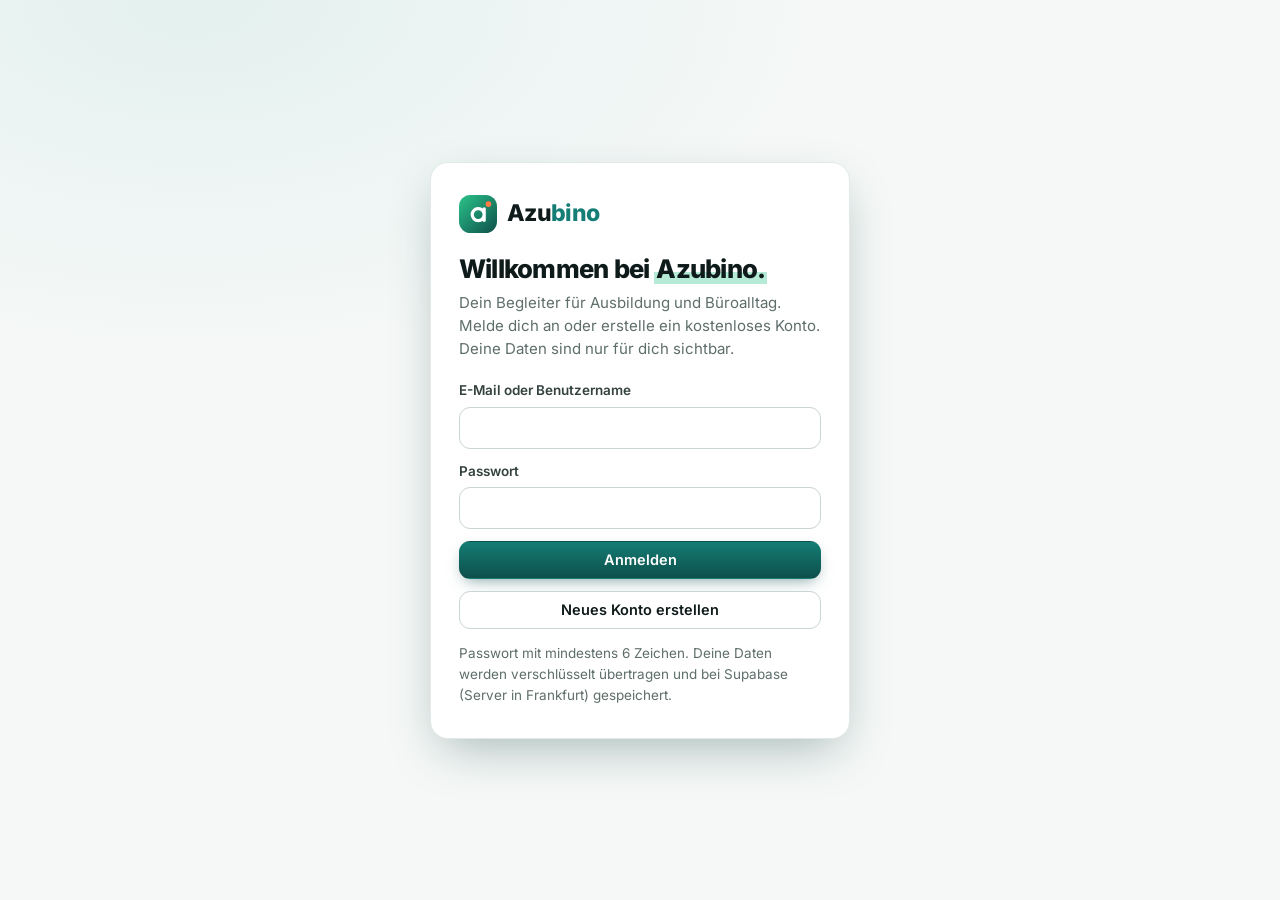
==== commit c59a4c13: "Show only the report and settings; allow sign-in with a user name - REPORT_ONLY hides all other area" ====
--- a/arbeitsbuddy.html
+++ b/arbeitsbuddy.html
@@ -373,6 +373,8 @@
 .ev { display: block; width: 100%; font-size: 12px; font-weight: 550; line-height: 1.3; padding: 3px 6px; border-radius: 6px; background: var(--accent-soft); color: var(--accent-2); white-space: nowrap; overflow: hidden; text-overflow: ellipsis; text-align: left; transition: transform .15s var(--ease), filter .15s; }
 .ev:hover { transform: translateX(2px); filter: brightness(.97); }
 .ev.schule { background: var(--surface-2); color: var(--ink-2); box-shadow: inset 3px 0 0 var(--accent-2); }
+.ev.klausur { background: var(--red-soft); color: var(--ink); box-shadow: inset 3px 0 0 var(--red); font-weight: 600; }
+.chip.warn { background: var(--red-soft); border-color: transparent; color: var(--red); }
 .ev.feiertag { background: var(--red-soft); color: var(--red); }
 .ev.ferien { background: var(--warn-soft); color: var(--muted); }
 .ev.task { background: transparent; color: var(--ink-2); border: 1px dashed var(--line-strong); }
@@ -569,6 +571,14 @@
 .auth-form .btn { width: 100%; justify-content: center; }
 .auth .hint-text { margin-top: 14px; }
 .table-wrap { overflow-x: auto; }
+.stat-row { display: grid; grid-template-columns: repeat(auto-fill, minmax(130px, 1fr)); gap: 12px; }
+.big-num { font-size: 28px; font-weight: 800; letter-spacing: -.02em; }
+.flash { text-align: center; padding: 32px 20px; display: grid; gap: 18px; }
+.flash-front { font-size: 22px; font-weight: 700; }
+.flash-back { font-size: 16px; line-height: 1.6; white-space: pre-wrap; padding: 14px; border-radius: 12px; background: var(--surface-2); text-align: left; }
+.card-item { padding: 12px 16px; }
+.card-item summary { cursor: pointer; display: flex; justify-content: space-between; gap: 10px; flex-wrap: wrap; }
+.card-back { margin: 10px 0; white-space: pre-wrap; color: var(--ink-2); }
 .steps { display: grid; gap: 6px; }
 .step-sec { font-size: 12px; font-weight: 700; letter-spacing: .06em; text-transform: uppercase; color: var(--muted); margin: 14px 0 4px; }
 .step-sec:first-child { margin-top: 0; }
@@ -588,6 +598,8 @@
 .lbl-row label { margin: 0; }
 .rep-table tr.sel td { background: var(--accent-soft); }
 .rep-table td { vertical-align: middle; white-space: nowrap; }
+#schoolForm { min-width: 0; }
+#schoolForm .form { grid-template-columns: repeat(auto-fit, minmax(min(100%, 260px), 1fr)); }
 #print-root { display: none; }
 .pr { color: #000; font: 11pt/1.4 Arial, sans-serif; }
 .pr h1 { font-size: 18pt; margin-bottom: 4pt; letter-spacing: 0; }
@@ -653,7 +665,7 @@
   .day .dn { width: 100%; height: 24px; font-size: 12.5px; border-radius: 8px; }
   .day.today .dn { width: 24px; border-radius: 50%; }
   .day .ev { width: 6px; height: 6px; padding: 0; border: 0; border-radius: 50%; font-size: 0; background: var(--accent-2); box-shadow: none; }
-  .day .ev.schule { background: var(--ink-2); } .day .ev.feiertag { background: var(--red); } .day .ev.ferien { background: var(--coral); }
+  .day .ev.schule { background: var(--ink-2); } .day .ev.klausur { background: var(--red); } .day .ev.feiertag { background: var(--red); } .day .ev.ferien { background: var(--coral); }
   .day .ev.task, .day .ev.order { background: var(--muted); } .day .ev.work { background: var(--mint); }
   .day .more { font-size: 9.5px; width: 100%; text-align: center; padding: 0; }
   .chat { height: calc(100dvh - 280px); }
@@ -715,7 +727,7 @@
 /* ==========================================================
    Grundlagen
    ========================================================== */
-const APP_VERSION = "2026-09-28.11";
+const APP_VERSION = "2026-10-02.1";
 const STORAGE_KEY = "arbeitsbuddy_v2";
 const LEGACY_KEY = "arbeitsbuddy_v1";
 
@@ -955,7 +967,7 @@
   settings.profile.start = todayKey();
   return {
     settings, checklists: [], history: [], properties: [],
-    events: [], orders: [], days: {}, logs: [], reports: {}, chat: [], homework: [], flows: [], flowRuns: [],
+    events: [], orders: [], days: {}, logs: [], reports: {}, chat: [], homework: [], flows: [], flowRuns: [], grades: [], cards: [],
     flags: { schoolSeeded: true, seedChecked: true, timetable: true, subjectCodes: true }
   };
 }
@@ -1010,7 +1022,7 @@
   return {
     id: id(e.id), title: str(e.title, 200), date: e.date, allDay: !!e.allDay || !from, from, to: to && from && to > from ? to : "",
     place: str(e.place, 200), propId: typeof e.propId === "string" ? e.propId : "", note: str(e.note, 4000),
-    repeat: EV_REPEATS.includes(e.repeat) ? e.repeat : "keine", kind: e.kind === "schule" ? "schule" : "termin", report: e.report !== false
+    repeat: EV_REPEATS.includes(e.repeat) ? e.repeat : "keine", kind: ["schule", "klausur"].includes(e.kind) ? e.kind : "termin", subject: str(e.subject, 40), report: e.report !== false
   };
 }
 function sanitizeDay(d) {
@@ -1087,6 +1099,13 @@
     homework: uniq(arr(s.homework).filter(h => h && str(h.text, 2000)).map(h => ({
       id: id(h.id), subject: str(h.subject, 80) || "Sonstiges", text: str(h.text, 2000), due: keyOr(h.due), done: !!h.done, at: num(h.at) ?? Date.now()
     }))).slice(-500),
+    grades: uniq(arr(s.grades).filter(g => g && str(g.subject, 40) && Number.isFinite(Number(g.value))).map(g => ({
+      id: id(g.id), subject: str(g.subject, 40), value: Math.min(6, Math.max(1, Math.round(Number(g.value) * 100) / 100)), weight: [1, 2, 3].includes(g.weight) ? g.weight : 1,
+      type: str(g.type, 40) || "Leistungsnachweis", date: keyOr(g.date) || todayKey(), note: str(g.note, 300)
+    }))).slice(-500),
+    cards: uniq(arr(s.cards).filter(c => c && str(c.front, 300)).map(c => ({
+      id: id(c.id), subject: str(c.subject, 40) || "Allgemein", front: str(c.front, 300), back: str(c.back, 2000), box: Math.min(5, Math.max(1, Number(c.box) || 1)), due: keyOr(c.due) || todayKey(), at: num(c.at) ?? Date.now()
+    }))).slice(-2000),
     flows: uniq(arr(s.flows).filter(f => f && str(f.title, 120)).map(f => ({
       id: id(f.id), title: str(f.title, 120), desc: str(f.desc, 400), updatedAt: num(f.updatedAt) ?? Date.now(),
       steps: arr(f.steps).filter(x => x && str(x.text, 400)).map(x => ({ id: id(x.id), text: str(x.text, 400), copy: str(x.copy, 4000) })).slice(0, 60)
@@ -1274,7 +1293,7 @@
   if (fer && !hol && (pkey(k).getDay() === 1 || !ferien(dkey(addDays(pkey(k), -1))))) items.push({ cls: "ferien", label: fer });
   if (d && d.status) items.push({ cls: "work", label: DAY_STATUS[d.status], time: true });
   else if (d && workMins(d)) items.push({ cls: "work", label: `Arbeit ${d.from}–${d.to}`, time: true });
-  eventsOn(k).forEach(e => items.push({ cls: e.kind === "schule" ? "schule" : "termin", label: (e.from ? e.from + " " : "") + e.title, ev: e.id }));
+  eventsOn(k).forEach(e => items.push({ cls: e.kind === "termin" ? "termin" : e.kind, label: (e.from ? e.from + " " : "") + e.title, ev: e.id }));
   state.checklists.forEach(l => { if (!l.template && !l.archived) l.tasks.forEach(t => { if (t.due === k) items.push({ cls: "task" + (t.completed ? " done" : ""), label: "Aufgabe: " + t.title, list: l.id }); }); });
   state.orders.forEach(o => { if (o.due === k) items.push({ cls: "order", label: "Auftrag: " + propLabel(getProp(o.propId)), order: o.id }); });
   state.homework.forEach(h => { if (h.due === k && !h.done) items.push({ cls: "task", label: `HA ${h.subject}: ${h.text}`, hw: true }); });
@@ -1370,6 +1389,7 @@
     KSC: ["Kaufmännisches Rechnen: Dreisatz", "Prozentrechnung", "Zinsrechnung", "Inventur, Inventar und Bilanz", "Bestandskonten und Buchungssätze", "Aufgaben der Buchführung"],
     D: ["Geschäftsbriefe und E-Mails nach DIN 5008", "Protokoll und Bericht schreiben", "Kommunikation im Beruf", "Telefonieren im Büro", "Zusammenfassen von Sachtexten"],
     E: ["Introducing yourself and your company", "Describing jobs and departments", "Telephoning and taking messages", "Writing short business e-mails", "Describing a flat or house"],
+    WiB: ["Duales System und Ausbildungsordnung", "Ausbildungsvertrag: Rechte und Pflichten", "Jugendarbeitsschutz und Kündigungsschutz", "Brutto-/Nettoentgelt", "Betriebliche Mitbestimmung", "Tarifverträge und Sozialpartner", "Präsentationstechniken"],
     PuG: ["Jugend- und Auszubildendenvertretung, Mitbestimmung", "Sozialversicherung: Zweige und Beiträge", "Arbeitsvertrag und Arbeitsschutz", "Grundrechte im Grundgesetz", "Demokratie und Wahlen"]
   }
 };
@@ -1432,6 +1452,7 @@
     tpl.add(it.t); seen.add(k); lines.push(t);
   }
   const betrieb = allSick ? [`Krank vom ${fmtD(w.from)} bis ${fmtD(w.to)} (ganze Woche)`] : [...lines, ...notes];
+  const meta = { count, own: own.slice(0, count), notes, allSick, active: active.length, subs: [], tail: [], noSchool: !school.length };
   /* Arbeitsvorgang: bevorzugt einer, der noch in keinem Nachweis steht */
   let vorgangTitel = "", vorgang = "";
   if (active.length && pool.vorgang.length) {
@@ -1443,23 +1464,33 @@
   if (!school.length) schule = collectWeek(n).schule;
   else {
     /* Jedes Fach der Woche genau einmal, in Stundenplan-Reihenfolge */
+    /* Themen nach Lehrplan der Jahrgangsstufe (Ausbildungsjahr 1 = Jgst. 10) */
+    const jg = String(9 + trainingYear(w.to)), topics = sub => { const k = schoolKey(sub, pool); return k ? ((pool.schuleJahr || {})[jg] || {})[k] || pool.schule[k] : null; };
     const out = [], okDays = school.filter(k => !sickSet.has(k));
-    let subs = [...new Set(okDays.flatMap(k => lessonsOf(k).map(l => l.subject)).filter(x => pool.schule[x]))];
+    let subs = [...new Set(okDays.flatMap(k => lessonsOf(k).map(l => l.subject)).filter(x => topics(x)))];
     if (!subs.length && okDays.length) subs = Object.keys(pool.schule);
+    meta.subs = subs;
     subs.forEach(sub => {
-      const opts = shuffle(pool.schule[sub]).map(t => `${sub}: ${t}`);
+      const opts = shuffle(topics(sub)).map(t => `${sub}: ${t}`);
       out.push(opts.find(x => !used.has(norm(x))) || opts[0]);
     });
+    w.days.forEach(k => { if (!sickSet.has(k)) eventsOn(k).filter(e => e.kind === "klausur").forEach(e => meta.tail.push(`${e.title} (${WD[pkey(k).getDay()]} ${fmtDs(k)})`)); });
     const sickSchool = school.filter(k => sickSet.has(k));
-    if (sickSchool.length) out.push(sickSchool.length === school.length ? `Krank (Berufsschule ${dayList(sickSchool)})` : `Krank: ${dayList(sickSchool)}`);
-    schule = out.map(t => "-" + t).join("\n");
+    if (sickSchool.length) meta.tail.push(sickSchool.length === school.length ? `Krank (Berufsschule ${dayList(sickSchool)})` : `Krank: ${dayList(sickSchool)}`);
+    schule = [...out, ...meta.tail].map(t => "-" + t).join("\n");
   }
   /* Stunden: Woche ergibt immer 8 Std. je Wochentag (40 Std.), Schulzeit zuerst */
   const sMin = school.reduce((a, k) => a + schoolMins(k), 0), totalH = w.days.length * 8;
   return {
     betrieb: betrieb.map(t => "-" + t).join("\n"), vorgangTitel, vorgang, schule,
-    hBetrieb: hNum(Math.max(0, totalH - sMin / 60)), hSchule: sMin ? hNum(sMin / 60) : ""
+    hBetrieb: hNum(Math.max(0, totalH - sMin / 60)), hSchule: sMin ? hNum(sMin / 60) : "", meta
   };
+}
+/* Fach aus dem Stundenplan dem Lehrplan zuordnen (z. B. „FU-WiB“ → WiB) */
+function schoolKey(sub, pool) {
+  if (pool.schule[sub]) return sub;
+  const k = Object.keys(pool.schule).find(x => new RegExp(`(^|[^a-z])${x.toLowerCase()}($|[^a-z])`).test(sub.toLowerCase()));
+  return k || "";
 }
 const parseH = v => Number(String(v || "").replace(",", ".")) || 0;
 const sumH = r => { const t = parseH(r.hBetrieb) + parseH(r.hSchule); return t ? String(Math.round(t * 100) / 100).replace(".", ",") : ""; };
@@ -1509,7 +1540,14 @@
   flow: null, chatInput: ""
 };
 
+/* Nur Berichtsheft und Einstellungen anzeigen (übrige Bereiche bleiben im Code, Daten bleiben erhalten) */
+const REPORT_ONLY = true;
+const REPORT_VIEWS = ["report", "settings"];
 function parseRoute() {
+  const r = parseRouteAll();
+  return REPORT_ONLY && !REPORT_VIEWS.includes(r.view) ? { view: "report", n: Math.max(1, weekNo(todayKey())) } : r;
+}
+function parseRouteAll() {
   const h = (location.hash || "").replace(/^#\/?/, "");
   const [a, b, c] = h.split("/");
   switch (a) {
@@ -1517,6 +1555,8 @@
     case "school": return { view: "school" };
     case "work": return { view: "work" };
     case "homework": return { view: "homework" };
+    case "grades": return { view: "grades" };
+    case "cards": return { view: "cards", mode: b === "lernen" ? "learn" : "list" };
     case "time": return { view: "time", date: isKey(b) ? b : todayKey() };
     case "calendar": return { view: "calendar", mode: ["month", "week", "day"].includes(b) ? b : "month", date: isKey(c) ? c : todayKey() };
     case "props": return { view: "props" };
@@ -1560,7 +1600,7 @@
 function evLine(e, k) {
   const time = e.from ? `${e.from}${e.to ? "–" + e.to : ""}` : "ganztägig";
   const p = getProp(e.propId);
-  return `<div class="item"><span class="time">${time}</span><div class="grow"><button type="button" class="link-btn" data-act="edit-event" data-value="${e.id}" data-date="${k}" style="color:inherit;font-weight:500">${esc(e.title)}</button>${e.place || p ? `<div class="sub">${esc([e.place, p && propLabel(p)].filter(Boolean).join(" · "))}</div>` : ""}</div>${e.kind === "schule" ? `<span class="chip">Schule</span>` : ""}</div>`;
+  return `<div class="item"><span class="time">${time}</span><div class="grow"><button type="button" class="link-btn" data-act="edit-event" data-value="${e.id}" data-date="${k}" style="color:inherit;font-weight:500">${esc(e.title)}</button>${e.place || p ? `<div class="sub">${esc([e.place, p && propLabel(p)].filter(Boolean).join(" · "))}</div>` : ""}</div>${e.kind === "schule" ? `<span class="chip">Schule</span>` : e.kind === "klausur" ? `<span class="chip warn">Klausur</span>` : ""}</div>`;
 }
 function dueTasks(k) {
   const out = [];
@@ -1581,6 +1621,8 @@
   ["overview", "#/", "dash", "Start", 1, ""],
   ["school", "#/school", "school", "Stundenplan", 0, "Schule"],
   ["homework", "#/homework", "note", "Hausaufgaben", 0, "Schule"],
+  ["grades", "#/grades", "star", "Noten", 0, "Schule"],
+  ["cards", "#/cards", "layers", "Lernkarten", 0, "Schule"],
   ["report", "#/report", "book", "Berichtsheft", 0, "Schule"],
   ["today", "#/today", "today", "Heute", 0, "Arbeit"],
   ["time", "#/time", "clock", "Zeiterfassung", 0, "Arbeit"],
@@ -1590,7 +1632,7 @@
   ["tasks", "#/tasks", "clipboard", "Aufgaben", 0, "Arbeit"],
   ["settings", "#/settings", "sliders", "Einstellungen", 0, ""]
 ];
-const SCHOOL_VIEWS = ["school", "homework", "report"];
+const SCHOOL_VIEWS = ["school", "homework", "grades", "cards", "report"];
 const WORK_VIEWS = ["work", "today", "time", "props", "assistant", "tasks", "task", "lists", "templates"];
 function curNav(route) {
   if (["task", "list", "lists", "templates"].includes(route.view)) return "tasks";
@@ -1599,6 +1641,8 @@
 }
 function navLinks(cur, withGroups) {
   let last = "", html = "";
+  if (REPORT_ONLY) return [["report", "#/report", "book", "Berichtsheft", "o1"], ["settings", "#/settings", "sliders", "Einstellungen", "o5"]]
+    .map(([id, href, ic, label, o]) => `<a href="${href}" class="${o}" ${cur === id ? 'aria-current="page"' : ""}>${icon(ic, 19)}<span>${label}</span></a>`).join("");
   NAV.forEach(([id, href, ic, label, mobile, group]) => {
     if (withGroups && group !== last) { html += group ? `<div class="nav-group">${group}</div>` : `<div class="nav-group" style="height:0;margin:10px 0 0"></div>`; last = group; }
     const count = id === "today" && dayStats().open ? `<span class="count">${dayStats().open}</span>` : id === "homework" && openHw().length ? `<span class="count">${openHw().length}</span>` : "";
@@ -1613,9 +1657,9 @@
       <a class="brand" href="#/" aria-label="Azubino, zum Start">${logo("lg1")}</a>
       <nav class="nav" aria-label="Hauptnavigation">
         ${navLinks(cur, true)}
-        <a href="#/school" class="mob o2" ${SCHOOL_VIEWS.includes(cur) ? 'aria-current="page"' : ""}>${icon("school", 20)}<span>Schule</span></a>
+        ${REPORT_ONLY ? "" : `<a href="#/school" class="mob o2" ${SCHOOL_VIEWS.includes(cur) ? 'aria-current="page"' : ""}>${icon("school", 20)}<span>Schule</span></a>
         <span class="fab-slot o3"><button type="button" class="fab ${stampState() === "in" ? "running" : ""}" data-act="quick" aria-label="Schnellaktionen">${icon("plus", 26)}</button></span>
-        <a href="#/work" class="mob o4" ${WORK_VIEWS.includes(cur) ? 'aria-current="page"' : ""}>${icon("building", 20)}<span>Arbeit</span></a>
+        <a href="#/work" class="mob o4" ${WORK_VIEWS.includes(cur) ? 'aria-current="page"' : ""}>${icon("building", 20)}<span>Arbeit</span></a>`}
       </nav>
       <div class="rail-foot">KW ${isoWeek(new Date())} · ${fmtD(todayKey())}<br>Version ${APP_VERSION}${sync.session ? `<br><span id="syncState">${esc(syncLabel())}</span>` : ""}</div>
     </aside>`;
@@ -1625,11 +1669,11 @@
   return `
     <header class="topbar">
       <a class="m-brand" href="#/" aria-label="Azubino, zum Start">${logo("lg2")}</a>
-      <button class="search-btn" type="button" data-act="palette" aria-label="Suchen und Befehle (${MOD} K)">${icon("search", 17)}<span class="grow">Suchen …</span><kbd>${MOD} K</kbd></button>
+      ${REPORT_ONLY ? `<span class="grow"></span>` : `<button class="search-btn" type="button" data-act="palette" aria-label="Suchen und Befehle (${MOD} K)">${icon("search", 17)}<span class="grow">Suchen …</span><kbd>${MOD} K</kbd></button>`}
       <div class="top-actions">
         <a class="btn icon m-only" href="#/settings" aria-label="Einstellungen" title="Einstellungen">${icon("sliders", 18)}</a>
         <button class="btn icon" type="button" data-act="theme" aria-label="${dark ? "Helles Design" : "Dunkles Design"}" title="${dark ? "Hell" : "Dunkel"}">${icon(dark ? "sun" : "moon", 18)}</button>
-        <button class="btn primary" type="button" data-act="new-event">${icon("plus", 17)}<span class="lbl">Termin</span></button>
+        ${REPORT_ONLY ? "" : `<button class="btn primary" type="button" data-act="new-event">${icon("plus", 17)}<span class="lbl">Termin</span></button>`}
       </div>
     </header>`;
 }
@@ -1773,7 +1817,8 @@
     ${a("new-event", "cal", "Termin", `data-date="${k}"`)}
     ${a("goto", "note", "Hausaufgabe", 'data-value="/homework"')}
     ${a("day", "book", "Eintrag fürs Berichtsheft", `data-date="${k}"`)}
-    ${a("quick-order", "chat", "Auftrag anlegen")}
+    ${a("quick-order", "clipboard", "Auftrag an Handwerker")}
+    ${a("new-exam", "school", "Klausur / Prüfung")}
     ${a("new-list", "clipboard", "Checkliste")}
   </nav>` });
 }
@@ -1792,15 +1837,132 @@
   return `
     <div class="page-head"><div><p class="eyebrow">Schule · Stundenplan</p><h1>Was heute <span class="hl">dran ist.</span></h1><p class="lede">Berufsschule am Donnerstag und Freitag.${ns ? ` Nächster Schultag: ${fmtLong(ns)}.` : ""}</p></div></div>
     ${schoolTabs("school")}
+    ${examsPanel()}
     <div class="tt">${col(4)}${col(5)}</div>
+    ${schoolFormHtml()}`;
+}
+function schoolFormHtml() {
+  const st = state.settings.school;
+  return `
     <form class="setting" id="schoolForm" style="margin-top:18px">
       <h3>Stundenplan bearbeiten</h3><p>Eine Stunde pro Zeile: „08:45-09:30 Fach | Lehrkraft | Raum“. Unterrichtszeiten zählen fürs Berichtsheft ohne Abzug der Pausen.</p>
       <div class="form">
-        ${[4, 5].map(d => `<div class="field"><span class="lab">${WDL[d]}</span><div style="display:flex;gap:6px;align-items:center"><input class="input" type="time" id="s${d}f" value="${st[d].from}" aria-label="${WDL[d]} von"> – <input class="input" type="time" id="s${d}t" value="${st[d].to}" aria-label="${WDL[d]} bis"></div>
+        ${[4, 5].map(d => `<div class="field"><span class="lab">${WDL[d]}</span><div style="display:flex;gap:6px;align-items:center;min-width:0"><input class="input" style="min-width:0" type="time" id="s${d}f" value="${st[d].from}" aria-label="${WDL[d]} von"> – <input class="input" style="min-width:0" type="time" id="s${d}t" value="${st[d].to}" aria-label="${WDL[d]} bis"></div>
           <textarea class="textarea" id="s${d}l" rows="7" aria-label="Stundenplan ${WDL[d]}">${esc(lessonLines(d))}</textarea></div>`).join("")}
       </div>
       <div class="btn-row" style="margin-top:12px"><button type="submit" class="btn primary">Speichern</button><button type="button" class="btn" data-act="school-reseed">Berufsschultage im Kalender neu eintragen</button></div>
     </form>`;
+}
+/* ---------- Klausuren, Noten, Lernkarten ---------- */
+const upcomingExams = () => state.events.filter(e => e.kind === "klausur" && e.date >= todayKey()).sort((a, b) => a.date.localeCompare(b.date));
+const daysUntil = k => Math.round((pkey(k) - pkey(todayKey())) / 864e5);
+const inDays = k => { const d = daysUntil(k); return d === 0 ? "heute" : d === 1 ? "morgen" : `in ${d} Tagen`; };
+function examsPanel() {
+  const ex = upcomingExams().slice(0, 6);
+  return `<section class="panel panel-pad" style="margin-bottom:18px"><div class="sec-head"><h2>Klausuren und Prüfungen</h2><button type="button" class="btn small" data-act="new-exam">${icon("plus", 14)} Eintragen</button></div>
+    ${ex.length ? ex.map(e => `<div class="item"><span class="chip ${daysUntil(e.date) <= 3 ? "warn" : ""}">${inDays(e.date)}</span><button type="button" class="link-btn grow" data-act="edit-event" data-value="${e.id}" data-date="${e.date}" style="color:inherit;font-weight:500">${esc(e.title)}</button><span class="hint-text">${WD[pkey(e.date).getDay()]}, ${fmtD(e.date)}</span></div>`).join("")
+      : `<p class="hint-text">Keine anstehenden Klausuren. Mit „Eintragen“ landen sie im Kalender.</p>`}</section>`;
+}
+const GRADE_TYPES = [["Schulaufgabe", 2], ["Stegreifaufgabe / Test", 1], ["Kurzarbeit", 1], ["Mündlich / Referat", 1]];
+const avg = list => { const w = list.reduce((a, g) => a + g.weight, 0); return w ? list.reduce((a, g) => a + g.value * g.weight, 0) / w : 0; };
+const fmtGrade = v => v ? v.toFixed(2).replace(".", ",") : "–";
+function addGrade(subject, value, type, date, note) {
+  const t = GRADE_TYPES.find(x => x[0] === type) || GRADE_TYPES[1];
+  state.grades.push({ id: uid(), subject, value: Math.round(value * 100) / 100, weight: t[1], type: t[0], date: date || todayKey(), note: note || "" });
+}
+function renderGrades() {
+  const subs = [...new Set([...subjects(), ...state.grades.map(g => g.subject)])];
+  const bySub = subs.map(sub => ({ sub, list: state.grades.filter(g => g.subject === sub).sort((a, b) => b.date.localeCompare(a.date)) })).filter(x => x.list.length);
+  const overall = bySub.length ? bySub.reduce((a, x) => a + avg(x.list), 0) / bySub.length : 0;
+  return `
+    <div class="page-head"><div><p class="eyebrow">Schule · Noten</p><h1>Alle Noten. <span class="hl">Ein Schnitt.</span></h1><p class="lede">Schulaufgaben zählen doppelt. Der Gesamtschnitt ist der Mittelwert der Fächer.</p></div></div>
+    ${schoolTabs("grades")}
+    <form class="panel panel-pad form" id="gradeForm" style="grid-template-columns:repeat(auto-fit,minmax(140px,1fr));align-items:end;margin-bottom:18px" autocomplete="off">
+      <div class="field"><label for="gSub">Fach</label><input class="input" id="gSub" list="gSubList" value="${esc(ui.gradeSub || subs[0] || "")}" required><datalist id="gSubList">${subs.map(x => `<option value="${esc(x)}"></option>`).join("")}</datalist></div>
+      <div class="field"><label for="gVal">Note</label><input class="input" id="gVal" inputmode="decimal" placeholder="z. B. 2 oder 2,3" required></div>
+      <div class="field"><label for="gType">Art</label><select class="select" id="gType">${GRADE_TYPES.map(([t, w]) => `<option value="${esc(t)}">${esc(t)} (×${w})</option>`).join("")}</select></div>
+      <div class="field"><label for="gDate">Datum</label><input class="input" id="gDate" type="date" value="${todayKey()}"></div>
+      <div class="field"><label for="gNote">Thema</label><input class="input" id="gNote" maxlength="300" placeholder="optional"></div>
+      <button type="submit" class="btn primary">${icon("plus", 16)} Eintragen</button>
+    </form>
+    ${bySub.length ? `<div class="stat-row" style="margin-bottom:18px"><div class="panel panel-pad"><div class="hint-text">Gesamtschnitt</div><div class="big-num">${fmtGrade(overall)}</div></div>${bySub.map(x => `<div class="panel panel-pad"><div class="hint-text">${esc(x.sub)}</div><div class="big-num">${fmtGrade(avg(x.list))}</div></div>`).join("")}</div>
+      <div class="stack" style="gap:14px">${bySub.map(x => `<section class="panel panel-pad"><div class="sec-head"><h2>${esc(x.sub)}</h2><span class="hint-text">Schnitt ${fmtGrade(avg(x.list))} · ${plural(x.list.length, "Note", "Noten")}</span></div>
+        ${x.list.map(g => `<div class="item"><strong style="min-width:44px">${String(g.value).replace(".", ",")}</strong><div class="grow">${esc(g.type)}${g.weight > 1 ? ` <span class="hint-text">×${g.weight}</span>` : ""}${g.note ? `<div class="sub">${esc(g.note)}</div>` : ""}</div><span class="hint-text">${fmtD(g.date)}</span><button type="button" class="btn small icon quiet danger" data-act="grade-del" data-value="${g.id}" aria-label="Note löschen">${icon("trash", 15)}</button></div>`).join("")}</section>`).join("")}</div>`
+      : emptyState({ ic: "star", title: "Noch keine Noten", text: "Trag oben deine erste Note ein. Der Schnitt pro Fach rechnet sich selbst." })}`;
+}
+/* Lernkarten mit Wiederholung nach Kästen (1 = täglich … 5 = monatlich) */
+const BOX_DAYS = [0, 1, 3, 7, 14, 30];
+const dueCards = () => state.cards.filter(c => c.due <= todayKey());
+/* KI-Aufruf über die Supabase-Funktion (Schlüssel bleibt auf dem Server) */
+async function aiCall(body) {
+  if (!sync.session) throw new Error("Bitte anmelden.");
+  if (!navigator.onLine) throw new Error("Keine Internetverbindung.");
+  await ensureToken();
+  const r = await fetch(`${SB.url}/functions/v1/lernkarte`, { method: "POST", headers: { "Content-Type": "application/json", apikey: SB.key, Authorization: "Bearer " + sync.session.access_token }, body: JSON.stringify(body) });
+  const b = await r.json().catch(() => ({}));
+  if (!r.ok) throw new Error(b.error || b.message || `Fehler ${r.status}`);
+  return b;
+}
+const aiCard = (term, subject) => aiCall({ mode: "karte", term, subject, jahr: trainingYear(todayKey()) });
+/* Woche im Schuljahr (ab 1. September) */
+const schoolWeek = k => { const d = pkey(k), y = d.getMonth() >= 8 ? d.getFullYear() : d.getFullYear() - 1; return Math.max(1, Math.floor((monday(d) - monday(new Date(y, 8, 1))) / 6048e5) + 1); };
+/* KI-Entwurf: Rahmen (Stunden, Krank, Feiertage, Klausuren) rechnet die App, Inhalte schreibt die KI im Stil der archivierten Nachweise */
+async function aiWeek(n, sick) {
+  const pool = await loadPool(), g = randomWeek(n, sick, pool), m = g.meta, w = weekRange(n);
+  const others = Object.keys(state.reports).map(Number).filter(i => i !== n).sort((a, b) => b - a);
+  const examples = others.filter(i => state.reports[i].archived).slice(0, 6).map(i => { const r = state.reports[i]; return { betrieb: r.betrieb, vorgangTitel: r.vorgangTitel, vorgang: r.vorgang, schule: r.schule }; });
+  const avoid = [...others.map(i => state.reports[i].vorgangTitel).filter(Boolean).map(t => "Arbeitsvorgang: " + t), ...others.slice(0, 4).flatMap(i => bullet(state.reports[i].betrieb)).map(t => t.replace(/^[-–•>\s]+/, ""))].slice(0, 80);
+  const res = await aiCall({
+    mode: "bericht", week: { nr: repHead(n, ui.rep || {}).nr, von: fmtD(w.from), bis: fmtD(w.to), jahr: trainingYear(w.to), schulwoche: schoolWeek(w.from) },
+    count: Math.max(m.count, m.own.length), own: m.own, subjects: m.subs, needVorgang: m.active > 0, software: state.settings.profile.software || "", examples, avoid
+  });
+  const out = { ...g, examples: examples.length };
+  if (!m.allSick && m.count && res.betrieb.length) out.betrieb = [...res.betrieb.slice(0, Math.max(m.count, m.own.length)), ...m.notes].map(t => "-" + t).join("\n");
+  if (m.active && res.vorgangTitel && res.vorgang.length) { out.vorgangTitel = res.vorgangTitel; out.vorgang = res.vorgang.join("\n"); }
+  if (!m.noSchool && m.subs.length) {
+    const fallback = bullet(g.schule).map(t => t.replace(/^-/, ""));
+    const bySub = m.subs.map(sub => res.schule.find(t => t.toLowerCase().startsWith(sub.toLowerCase() + ":")) || fallback.find(t => t.startsWith(sub + ":"))).filter(Boolean);
+    out.schule = [...bySub, ...m.tail].map(t => "-" + t).join("\n");
+  }
+  return out;
+}
+function renderCards(route) {
+  const subs = [...new Set([...subjects(), ...state.cards.map(c => c.subject)])];
+  const due = dueCards();
+  if (route.mode === "learn") {
+    if (!ui.learn) ui.learn = { queue: due.map(c => c.id).sort(() => Math.random() - .5), show: false, right: 0, wrong: 0 };
+    const c = state.cards.find(x => x.id === ui.learn.queue[0]);
+    return `
+      <div class="page-head"><div><p class="eyebrow"><a href="#/cards">Lernkarten</a> · Lernen</p><h1>${c ? `Noch <span class="hl">${ui.learn.queue.length}</span> ${ui.learn.queue.length === 1 ? "Karte" : "Karten"}.` : "Alles gelernt."}</h1><p class="lede">${ui.learn.right} gewusst · ${ui.learn.wrong} nochmal</p></div></div>
+      ${c ? `<section class="panel panel-pad flash"><div class="hint-text">${esc(c.subject)} · Kasten ${c.box}</div><div class="flash-front">${esc(c.front)}</div>
+        ${ui.learn.show ? `<div class="flash-back">${esc(c.back)}</div><div class="btn-row" style="justify-content:center"><button type="button" class="btn danger" data-act="card-wrong">Nochmal</button><button type="button" class="btn primary" data-act="card-right">${icon("check", 16)} Gewusst</button></div>`
+          : `<div class="btn-row" style="justify-content:center"><button type="button" class="btn primary" data-act="card-show">Antwort zeigen</button></div>`}</section>`
+        : `${emptyState({ ic: "check", title: "Für heute fertig", text: "Alle fälligen Karten sind durch. Die nächsten kommen, wenn sie wieder dran sind." })}<div class="btn-row" style="justify-content:center;margin-top:12px"><a class="btn" href="#/cards">Zu den Karten</a></div>`}`;
+  }
+  ui.learn = null;
+  const sub = ui.cardSub && subs.includes(ui.cardSub) ? ui.cardSub : "";
+  const list = state.cards.filter(c => !sub || c.subject === sub).sort((a, b) => b.at - a.at);
+  const draft = ui.cardDraft || {};
+  return `
+    <div class="page-head"><div><p class="eyebrow">Schule · Lernkarten</p><h1>Kurz lernen. <span class="hl">Lange merken.</span></h1><p class="lede">Begriff eingeben, die KI schreibt die Karte, du prüfst sie. Gewusste Karten kommen seltener dran.</p></div>
+      <div class="head-actions"><a class="btn primary" href="#/cards/lernen">${icon("play", 16)} Lernen (${due.length} fällig)</a></div></div>
+    ${schoolTabs("cards")}
+    <section class="panel panel-pad" style="margin-bottom:18px">
+      <div class="sec-head"><h2>Neue Karte</h2></div>
+      <form class="form" id="cardAiForm" style="grid-template-columns:minmax(0,2fr) minmax(0,1fr) auto;align-items:end" autocomplete="off">
+        <div class="field"><label for="caTerm">Begriff (1–3 Wörter)</label><input class="input" id="caTerm" maxlength="80" value="${esc(draft.term || "")}" placeholder="z. B. Grundbuch"></div>
+        <div class="field"><label for="caSub">Fach</label><input class="input" id="caSub" list="caSubList" value="${esc(draft.subject || sub || subs[0] || "")}"><datalist id="caSubList">${subs.map(x => `<option value="${esc(x)}"></option>`).join("")}</datalist></div>
+        <button type="submit" class="btn primary" ${ui.cardBusy ? "disabled" : ""}>${icon("bolt", 15)} ${ui.cardBusy ? "Schreibt …" : "Mit KI erstellen"}</button>
+      </form>
+      <form class="form" id="cardForm" style="margin-top:12px" autocomplete="off">
+        <div class="field"><label for="cFront">Vorderseite (Frage)</label><textarea class="textarea" id="cFront" rows="2" maxlength="300" required>${esc(draft.front || "")}</textarea></div>
+        <div class="field"><label for="cBack">Rückseite (Antwort)</label><textarea class="textarea" id="cBack" rows="3" maxlength="2000">${esc(draft.back || "")}</textarea></div>
+        <div class="btn-row" style="grid-column:1/-1"><button type="submit" class="btn primary">Karte speichern</button><span class="hint-text" style="align-self:center">Ohne KI: Felder einfach selbst ausfüllen.</span></div>
+      </form>
+    </section>
+    <div class="toolbar"><div class="tabs" role="group" aria-label="Fach"><button type="button" data-act="card-sub" data-value="" aria-pressed="${!sub}">Alle (${state.cards.length})</button>${subs.filter(x => state.cards.some(c => c.subject === x)).map(x => `<button type="button" data-act="card-sub" data-value="${esc(x)}" aria-pressed="${sub === x}">${esc(x)}</button>`).join("")}</div></div>
+    <div class="stack" style="gap:10px">${list.length ? list.map(c => `<details class="panel card-item"><summary><strong>${esc(c.front)}</strong><span class="hint-text">${esc(c.subject)} · Kasten ${c.box}${c.due <= todayKey() ? " · fällig" : ` · ab ${fmtDs(c.due)}`}</span></summary><div class="card-back">${esc(c.back)}</div><div class="btn-row"><button type="button" class="btn small danger" data-act="card-del" data-value="${c.id}">${icon("trash", 14)} Löschen</button></div></details>`).join("")
+      : emptyState({ ic: "layers", title: "Noch keine Lernkarten", text: "Begriff eingeben und „Mit KI erstellen“ drücken oder selbst schreiben." })}</div>`;
 }
 function renderHomework() {
   const k = todayKey(), subs = subjects();
@@ -2253,133 +2415,274 @@
     <div class="page-head"><div><p class="eyebrow">Arbeit · Kalender</p><h1>Die Woche <span class="hl">im Griff.</span></h1><p class="lede">Termine, Schule, Aufgaben und Zeiten. Tipp auf einen Tag für Details.</p></div>
       <div class="head-actions"><button type="button" class="btn" data-act="ics">${icon("download", 16)} .ics exportieren</button><button type="button" class="btn primary" data-act="new-event" data-date="${date}">${icon("plus", 16)} Termin</button></div></div>
     ${calNav(mode, date)}${body}
-    <div class="legend"><span><i style="background:var(--accent-soft)"></i>Termin</span><span><i style="background:var(--surface-2);border-left:3px solid var(--accent)"></i>Berufsschule</span><span><i style="border:1px dashed var(--line-strong)"></i>Aufgabe / Auftrag</span><span><i style="background:var(--green-soft)"></i>Arbeitszeit</span><span><i style="background:var(--red-soft)"></i>Feiertag</span><span><i style="background:var(--warn-soft)"></i>Schulferien</span></div>`;
+    <div class="legend"><span><i style="background:var(--accent-soft)"></i>Termin</span><span><i style="background:var(--surface-2);border-left:3px solid var(--accent)"></i>Berufsschule</span><span><i style="background:var(--red-soft);border-left:3px solid var(--red)"></i>Klausur / Prüfung</span><span><i style="border:1px dashed var(--line-strong)"></i>Aufgabe / Auftrag</span><span><i style="background:var(--green-soft)"></i>Arbeitszeit</span><span><i style="background:var(--red-soft)"></i>Feiertag</span><span><i style="background:var(--warn-soft)"></i>Schulferien</span></div>`;
 }
 
 /* ==========================================================
-   Assistent (regelbasiert, ohne Internet)
+   Assistent (regelbasiert, ohne Internet): versteht Datum, Uhrzeit, Fächer, Gewerke und Fachbegriffe
    ========================================================== */
 let chatBtns = [];
 const say = (text, btns) => { state.chat.push({ from: "bot", text }); state.chat = state.chat.slice(-200); chatBtns = btns || []; };
-const HELP = "Ich helfe dir bei Aufträgen, Aufgaben und Fragen zu Liegenschaften. Probier z. B.:\n• „Auftrag anlegen“\n• „Welche Firma hat 10100?“\n• „Was betreut AB?“\n• „Hauptstr.“\n• „Checkliste abarbeiten“\n• „Termine heute“";
+const HELP = "Schreib einfach, was du brauchst. Zum Beispiel:\n• „Auftrag Wasserhahn defekt Müller 10100“\n• „Termin morgen 14 Uhr Besichtigung Hauptstr. 5“\n• „Klausur IWi am 15.10.“\n• „Hausaufgabe D bis Freitag Erörterung“\n• „Note 2,3 in KSC Schulaufgabe“\n• „Lernkarte Grundbuch“\n• „Ich bin morgen krank“ · „Urlaub 12.10. bis 16.10.“\n• „Eintrag: Post bearbeitet“ (fürs Berichtsheft)\n• „Was ist heute?“ · „Nächste Klausur?“ · „Stundenkonto?“ · „Mein Schnitt?“\n• „Was habe ich Donnerstag?“ · „Welche Firma hat 10100?“ · „Was betreut AB?“\n• „Was ist eine Kaution?“ (über 20 Fachbegriffe)";
 const baseBtns = () => [
-  { label: "Auftrag anlegen", run: () => startOrder() },
-  { label: "Checkliste abarbeiten", run: () => pickList() },
-  { label: "Termine heute", run: () => answer("termine heute") }
+  { label: "Auftrag starten", run: () => startAuftrag({}) },
+  { label: "Was ist heute?", run: () => answer("was ist heute") },
+  { label: "Nächste Klausur", run: () => answer("nächste klausur") },
+  { label: "Stundenkonto", run: () => answer("stundenkonto") },
+  { label: "Hilfe", run: () => say(HELP, baseBtns()) }
 ];
-const stepDef = s => { const [label, opts] = s.split("|"); return { label: label.trim(), options: (opts || "").split(",").map(x => x.trim()).filter(Boolean) }; };
 const propInfo = p => `${p.name}\nVE ${p.ve} · ${p.firma} (Firma ${p.firmaNr})\nSachbearbeiter: ${p.sb || "–"}${p.ort ? `\nOrt: ${p.ort}` : ""}`;
-
-function startOrder(p) {
-  if (!state.properties.length) { ui.flow = null; return say("Es sind noch keine Liegenschaften da. Importiere sie unter Liegenschaften → CSV importieren, dann kann ich Aufträge anlegen.", baseBtns()); }
-  ui.flow = { type: "order", prop: null, i: 0, answers: [] };
-  if (p) return pickProp(p);
-  say("Für welche Liegenschaft ist der Auftrag? Tippe Straße, einen Teil des Namens oder die VE-Nummer.", [{ label: "Abbrechen", run: stopFlow }]);
-}
-function pickProp(p) {
-  ui.flow.prop = p.id;
-  say(`${propInfo(p)}`);
-  askStep();
-}
-function askStep() {
-  const f = ui.flow, steps = state.settings.orderSteps;
-  if (f.i >= steps.length) return finishOrder();
-  const s = stepDef(steps[f.i]);
-  say(`Schritt ${f.i + 1} von ${steps.length}: ${s.label}`, [
-    ...s.options.map(o => ({ label: o, run: () => { state.chat.push({ from: "me", text: o }); stepAnswer(o); } })),
-    { label: "Überspringen", run: () => stepAnswer("") },
-    { label: "Abbrechen", run: stopFlow }
-  ]);
-}
-function stepAnswer(a) {
-  const f = ui.flow;
-  f.answers.push({ q: stepDef(state.settings.orderSteps[f.i]).label, a });
-  f.i++;
-  askStep();
-}
-const qLabel = q => q.replace(/\s*\(.*\)$/, "").replace(/[?:]\s*$/, "").trim();
-function orderText(o) {
-  const p = getProp(o.propId);
-  return [`Auftrag – ${p ? p.name : "Liegenschaft"}`, p ? `VE: ${p.ve} | Firma: ${p.firma} (Firma ${p.firmaNr}) | Sachbearbeiter: ${p.sb || "–"}` : "", ...o.answers.filter(x => x.a).map(x => `${qLabel(x.q)}: ${x.a}`), `Erfasst am ${fmtD(dkey(o.at))}`].filter(Boolean).join("\n");
-}
-function finishOrder() {
-  const f = ui.flow, p = getProp(f.prop);
-  const dueAns = f.answers.find(x => /termin|datum/i.test(x.q));
-  const o = { id: uid(), at: Date.now(), propId: f.prop, answers: f.answers, due: parseDate(dueAns && dueAns.a) };
-  o.summary = orderText(o);
-  state.orders.push(o);
-  const desc = (f.answers[0] || {}).a;
-  addLog(`Erstellung eines Auftrags für ${p.name} (VE ${p.ve})${desc ? ": " + desc : ""}`, "order", o.id);
-  ui.flow = null;
-  say(`Zusammenfassung:\n\n${o.summary}\n\nDer Auftrag ist gespeichert und mit der Liegenschaft verknüpft.`, [
-    { label: "Kopieren", run: () => copyText(o.summary) },
-    { label: "Als Aufgabe anlegen", run: () => orderToTask(o) },
-    { label: "Als Termin anlegen", run: () => orderToEvent(o) },
-    { label: "Neuer Auftrag", run: () => startOrder() }
-  ]);
-}
-function orderToTask(o) {
-  const p = getProp(o.propId), desc = (o.answers[0] || {}).a || "Auftrag";
-  inbox().tasks.push(makeTask({ title: `${desc} – ${p ? p.name : ""}`.slice(0, 300), due: o.due, propId: o.propId, category: "Auftrag", note: o.summary, priority: /dringend|notfall/i.test(o.summary) ? "high" : "normal" }));
-  say(`Aufgabe angelegt${o.due ? `, fällig am ${fmtD(o.due)}` : ""}. Du findest sie unter Checklisten → Aufgaben.`, baseBtns());
-}
-function orderToEvent(o) {
-  const p = getProp(o.propId), desc = (o.answers[0] || {}).a || "Auftrag";
-  state.events.push(makeEvent({ title: `${desc} – ${p ? p.name : ""}`.slice(0, 200), date: o.due || todayKey(), allDay: true, propId: o.propId, note: o.summary }));
-  say(`Termin am ${fmtD(o.due || todayKey())} angelegt.`, baseBtns());
-}
-function pickList() {
-  const lists = runs().filter(l => l.tasks.some(t => !t.completed && !t.skipped));
-  if (!lists.length) return say("Es gibt gerade keine offene Checkliste oder Aufgabe.", baseBtns());
-  say("Welche Checkliste gehen wir durch?", lists.slice(0, 10).map(l => ({ label: l.title, run: () => startList(l.id) })));
-}
-function startList(listId) {
-  ui.flow = { type: "list", listId, skip: new Set() };
-  nextListStep();
-}
-function nextListStep() {
-  const f = ui.flow, l = getList(f.listId);
-  const t = l && l.tasks.find(x => !x.completed && !x.skipped && !f.skip.has(x.id));
-  if (!t) { ui.flow = null; return say(l && isDone(l) ? `„${l.title}“ ist abgeschlossen. Gut gemacht!` : "Keine offenen Punkte mehr in dieser Runde.", baseBtns()); }
-  const s = stats(l);
-  say(`${s.reqDone}/${s.reqTotal} erledigt. Nächster Punkt:\n${t.title}${t.type === "optional" ? " (optional)" : ""}${t.hint ? `\nHinweis: ${t.hint}` : ""}${t.note ? `\nNotiz: ${t.note}` : ""}`, [
-    { label: "Erledigt", run: () => { setCompleted(l, t, true); nextListStep(); } },
-    { label: t.type === "optional" ? "Überspringen" : "Später", run: () => { if (t.type === "optional") { t.skipped = true; touch(l); } else f.skip.add(t.id); nextListStep(); } },
-    { label: "Stopp", run: stopFlow }
-  ]);
-}
-function stopFlow() { ui.flow = null; say("Alles klar, abgebrochen. Womit kann ich helfen?", baseBtns()); }
+const openBtn = (label, path) => ({ label, run: () => { saveState(); go(path); } });
+const undoBtn = snap => ({ label: "Rückgängig", run: () => { state = sanitizeState(JSON.parse(snap)); saveState(); say("Rückgängig gemacht.", baseBtns()); } });
+
+/* ---------- Wissen ---------- */
+const SUBJECT_WORDS = { immobilienwirtschaft: "IWi", immobilien: "IWi", iwi: "IWi", deutsch: "D", englisch: "E", english: "E", politik: "PuG", pug: "PuG", sozialkunde: "PuG", ksc: "KSC", controlling: "KSC", rechnungswesen: "KSC", buchfuhrung: "KSC", steuerung: "KSC" };
+function findSubject(text) {
+  const words = text.split(/[^A-Za-zÄÖÜäöüß-]+/).filter(Boolean);
+  const subs = subjects();
+  const direct = words.find(w => subs.some(x => x.toLowerCase() === w.toLowerCase()));
+  if (direct) return subs.find(x => x.toLowerCase() === direct.toLowerCase());
+  for (const w of words) { const c = SUBJECT_WORDS[norm(w)]; if (c) return c; }
+  const short = words.find(w => /^(D|E)$/.test(w));
+  return short || "";
+}
+const GEWERK_WORDS = [
+  [/wasserhahn|armatur|toilette|wc|spulung|dusche|waschbecken|warmwasser|boiler|leitung.*(tropf|undicht)|rohrbruch/, "Sanitär"],
+  [/abfluss|verstopf|kanal/, "Rohrreinigung"],
+  [/heizung|heizkorper|thermostat|therme|warm wird|kalt/, "Heizung"],
+  [/steckdose|strom|licht|lampe|beleuchtung|sicherung|klingel|sprechanlage|elektr/, "Elektro"],
+  [/fensterscheibe|scheibe|glas/, "Glaser"],
+  [/fenster|tur\b|ture|turschloss|schrank|parkett|holz/, "Schreiner"],
+  [/rollladen|jalousie/, "Rollladen"],
+  [/schimmel|wand|decke|fleck|streichen|tapete|riss/, "Maler"],
+  [/dach|ziegel|dachrinne|regenrinne/, "Dach / Spengler"],
+  [/fliese/, "Fliesen"],
+  [/schlussel|schloss|ausgesperrt/, "Schlüsseldienst"],
+  [/aufzug|lift/, "Aufzug"],
+  [/rauchmelder/, "Rauchmelder"],
+  [/maus|mause|ratte|kakerlak|wespe|ungeziefer|schadling/, "Schädlingsbekämpfung"],
+  [/baum|hecke|garten|rasen/, "Garten"],
+  [/treppenhaus.*(schmutz|reinig)|reinigung/, "Reinigung"]
+];
+const findGewerk = text => { const n = norm(text); const hit = GEWERK_WORDS.find(([re]) => re.test(n)); return hit ? hit[1] : ""; };
+const GLOSSAR = [
+  [/kaution|mietsicherheit/, "Mietkaution", "Höchstens drei Nettokaltmieten (§ 551 BGB). Der Mieter darf sie in drei Monatsraten zahlen. Der Vermieter muss sie getrennt von seinem Vermögen anlegen, die Zinsen stehen dem Mieter zu."],
+  [/betriebskosten|nebenkosten\b/, "Betriebskosten", "Laufende Kosten des Eigentümers für das Gebäude, die nach Mietvertrag auf den Mieter umgelegt werden dürfen. Welche das sind, regelt die Betriebskostenverordnung (§ 2 BetrKV), z. B. Grundsteuer, Wasser, Abwasser, Müll, Hausmeister, Gartenpflege, Versicherungen. Nicht umlegbar: Verwaltung und Instandhaltung."],
+  [/nebenkostenabrechnung|betriebskostenabrechnung|abrechnungsfrist/, "Betriebskostenabrechnung", "Einmal jährlich, Abrechnungszeitraum höchstens 12 Monate. Sie muss dem Mieter spätestens 12 Monate nach Ende des Zeitraums zugehen, sonst sind Nachforderungen meist ausgeschlossen (§ 556 Abs. 3 BGB). Der Mieter hat danach 12 Monate für Einwendungen."],
+  [/mietminderung|mindern|minderung/, "Mietminderung", "Hat die Wohnung einen Mangel, der die Nutzung beeinträchtigt, ist die Miete kraft Gesetz gemindert (§ 536 BGB). Der Mieter muss den Mangel unverzüglich anzeigen (§ 536c BGB). Die Höhe hängt vom Einzelfall ab."],
+  [/kundigungsfrist|kundigung/, "Kündigung Wohnraum", "Mieter: 3 Monate Frist, ohne Grund (§ 573c BGB). Vermieter: 3 Monate, nach 5 Jahren 6, nach 8 Jahren 9 Monate, und er braucht ein berechtigtes Interesse, z. B. Eigenbedarf (§ 573 BGB). Immer schriftlich (§ 568 BGB)."],
+  [/mieterhohung|vergleichsmiete|kappungsgrenze|mietspiegel/, "Mieterhöhung bis zur Vergleichsmiete", "Nach § 558 BGB bis zur ortsüblichen Vergleichsmiete, begründet z. B. mit Mietspiegel. Kappungsgrenze: höchstens 20 % in 3 Jahren, in angespannten Wohnungsmärkten 15 %. Wirksam frühestens 15 Monate nach Einzug oder letzter Erhöhung; der Mieter hat Zeit zur Zustimmung bis Ende des übernächsten Monats nach Zugang (§ 558b BGB)."],
+  [/modernisierung/, "Modernisierungsumlage", "Nach einer Modernisierung dürfen jährlich 8 % der Kosten auf die Miete umgelegt werden (§ 559 BGB). Grenze: höchstens 3 € pro m² in 6 Jahren, bei Mieten unter 7 €/m² höchstens 2 €. Die Modernisierung muss vorher angekündigt werden (§ 555c BGB)."],
+  [/schonheitsreparatur|renovier/, "Schönheitsreparaturen", "Streichen von Wänden, Decken, Heizkörpern, Innentüren usw. Grundsätzlich Sache des Vermieters. Der Mieter muss sie nur bei einer wirksamen Klausel übernehmen; bei unrenoviert übergebenen Wohnungen ist die Klausel meist unwirksam (BGH 2015)."],
+  [/grundbuch/, "Grundbuch", "Öffentliches Register beim Amtsgericht. Aufbau: Aufschrift, Bestandsverzeichnis (Grundstück), Abteilung I (Eigentümer), Abteilung II (Lasten und Beschränkungen, z. B. Wegerecht, Vorkaufsrecht), Abteilung III (Grundpfandrechte: Grundschuld, Hypothek)."],
+  [/sondereigentum|gemeinschaftseigentum|weg\b|wohnungseigentum/, "Wohnungseigentum (WEG)", "Sondereigentum: die Räume der eigenen Wohnung. Gemeinschaftseigentum: Grundstück, tragende Wände, Dach, Fassade, Treppenhaus, Leitungen bis zur Abzweigung. Entscheidungen trifft die Eigentümerversammlung, mindestens einmal im Jahr (§ 24 WEG); der Verwalter führt die Beschlüsse aus."],
+  [/hausgeld|wirtschaftsplan/, "Hausgeld", "Monatliche Vorauszahlung der Wohnungseigentümer an die Gemeinschaft, festgelegt im Wirtschaftsplan. Nach Jahresende folgt die Jahresabrechnung. Enthält auch nicht umlegbare Kosten wie Verwaltung und Erhaltungsrücklage."],
+  [/rucklage|erhaltungsrucklage|instandhaltungsrucklage/, "Erhaltungsrücklage", "Geldreserve der Eigentümergemeinschaft für künftige Reparaturen am Gemeinschaftseigentum (früher Instandhaltungsrücklage, § 19 WEG). Wird über das Hausgeld angespart."],
+  [/nettokalt|warmmiete|bruttokalt|kaltmiete/, "Mietbegriffe", "Nettokaltmiete: Miete ohne Nebenkosten. Bruttokaltmiete: inklusive kalter Betriebskosten, ohne Heizung. Warmmiete: inklusive aller Betriebskosten und Heizung."],
+  [/ubergabeprotokoll|wohnungsubergabe|abnahme/, "Übergabeprotokoll", "Hält bei Ein- oder Auszug den Zustand der Räume, vorhandene Mängel, Zählerstände und die Anzahl der Schlüssel fest. Beide Seiten unterschreiben. Wichtig als Beweis für spätere Schäden und die Kaution."],
+  [/mangelrug/, "Mängelrüge", "Beanstandung einer mangelhaften Leistung gegenüber dem Auftragnehmer, z. B. wenn ein Handwerker nicht ordentlich gearbeitet hat. Setzt eine Frist zur Nacherfüllung und sichert Gewährleistungsrechte."],
+  [/gewahrleistung|verjahrung/, "Gewährleistung beim Werkvertrag", "Mängelansprüche verjähren bei Bauwerken nach 5 Jahren, bei sonstigen Werkleistungen meist nach 2 Jahren (§ 634a BGB), jeweils ab Abnahme."],
+  [/verkehrssicherung|winterdienst|streupflicht/, "Verkehrssicherungspflicht", "Der Eigentümer muss dafür sorgen, dass von Grundstück und Gebäude keine Gefahr ausgeht: Winterdienst, Beleuchtung, Baumkontrolle, sichere Treppen. Er kann Aufgaben übertragen (z. B. per Hausordnung oder Dienstleister), muss das aber kontrollieren."],
+  [/rauchmelder/, "Rauchmelder in Bayern", "Pflicht in Schlafräumen, Kinderzimmern und Fluren, die zu Aufenthaltsräumen führen (Art. 46 Abs. 4 BayBO). Einbau durch den Eigentümer; für die Betriebsbereitschaft ist der Bewohner zuständig, außer der Eigentümer übernimmt das."],
+  [/wohnungsgeberbestatigung|meldebescheinigung/, "Wohnungsgeberbestätigung", "Der Vermieter muss dem Mieter Ein- oder Auszug schriftlich bestätigen, damit er sich innerhalb von 2 Wochen beim Bürgerbüro an- oder abmelden kann (§ 19 Bundesmeldegesetz)."],
+  [/staffelmiete|indexmiete/, "Staffel- und Indexmiete", "Staffelmiete: Erhöhungen sind vorab mit Datum und Betrag festgelegt (§ 557a BGB). Indexmiete: Die Miete folgt dem Verbraucherpreisindex (§ 557b BGB). In beiden Fällen gibt es keine zusätzliche Erhöhung auf die Vergleichsmiete."],
+  [/umlageschlussel|heizkosten/, "Umlageschlüssel", "Regelt, wie Kosten verteilt werden: nach Wohnfläche, Personen, Einheiten oder Verbrauch. Heizung und Warmwasser müssen zu 50–70 % nach Verbrauch abgerechnet werden (Heizkostenverordnung)."],
+  [/eigenbedarf/, "Eigenbedarf", "Kündigungsgrund, wenn der Vermieter die Wohnung für sich, Familienangehörige oder Haushaltsangehörige braucht (§ 573 Abs. 2 Nr. 2 BGB). Muss im Kündigungsschreiben konkret begründet sein."],
+  [/instandhaltung|instandsetzung|budgetposition/, "Instandhaltung", "Erhaltung des ordnungsgemäßen Zustands: Wartung, Pflege und Reparaturen. Planmäßige Instandhaltung ist vorhersehbar (z. B. Wartung, Verschleiß); Instandsetzung behebt einen eingetretenen Schaden."],
+  [/casavi/, "casavi", "Kundenportal und Vorgangsmanagement: Mieter und Eigentümer melden dort Anliegen, sehen Dokumente und Aushänge. Du antwortest im Vorgang und hängst z. B. den Auftrag an."],
+  [/immotion/, "Immotion", "Verwaltungsprogramm (ERP): Stammdaten, Verträge, Aufträge, Buchhaltung. Aufträge erstellst du über den Mieter: Doppelklick › Weitere Aktionen › Auftrag erstellen. Den ganzen Ablauf findest du unter Aufgaben."]
+];
+const glossarHit = n => GLOSSAR.find(([re]) => re.test(n));
+
+/* ---------- Datum und Uhrzeit aus Text ---------- */
+const WDN = ["sonntag", "montag", "dienstag", "mittwoch", "donnerstag", "freitag", "samstag"];
+function futureDate(k) { if (!k) return ""; if (/\d{1,2}\.\d{1,2}\.\d{2,4}/.test(k)) return k; return k; }
+function parseWhen(text) {
+  let s = ` ${text} `, date = "", date2 = "", from = "", to = "";
+  const cut = re => { const m = s.match(re); if (m) s = s.replace(m[0], " "); return m; };
+  const today = todayKey(), hm = (h, m) => `${pad(Math.min(23, Number(h)))}:${pad(Number(m || 0))}`;
+  const dm = str => { let k = parseDate(str); if (k && k < today && !/\.\d{2,4}\s*$/.test(str.trim())) { const d = pkey(k); d.setFullYear(d.getFullYear() + 1); k = dkey(d); } return k; };
+  let m;
+  if ((m = cut(/\b(?:vom\s+|von\s+)?(\d{1,2}\.\d{1,2}\.(?:\d{2,4})?)\s*(?:bis|-|–)\s*(\d{1,2}\.\d{1,2}\.(?:\d{2,4})?)/i))) { date = dm(m[1]); date2 = dm(m[2]); }
+  if ((m = cut(/\b(?:von\s+)?(\d{1,2})(?:[:.](\d{2}))?\s*(?:uhr\s*)?(?:bis|-|–)\s*(\d{1,2})(?:[:.](\d{2}))?\s*uhr\b/i))) { from = hm(m[1], m[2]); to = hm(m[3], m[4]); }
+  else if ((m = cut(/\b(?:von\s+)?(\d{1,2}):(\d{2})\s*(?:uhr\s*)?(?:bis|-|–)\s*(\d{1,2}):(\d{2})/i))) { from = hm(m[1], m[2]); to = hm(m[3], m[4]); }
+  else if ((m = cut(/\b(?:um|ab)?\s*(\d{1,2}):(\d{2})\s*(?:uhr)?/i)) || (m = cut(/\b(?:um|ab)?\s*(\d{1,2})\s*uhr\b/i))) from = hm(m[1], m[2]);
+  if (!date) {
+    if ((m = cut(/\b(?:am\s+|bis\s+|ab\s+)?(\d{1,2}\.\d{1,2}\.(?:\d{2,4})?)/i))) date = dm(m[1]);
+    else if ((m = cut(/(?<![A-Za-zÄÖÜäöüß])(?:bis\s+)?(heute|übermorgen|uebermorgen|morgen)(?![A-Za-zÄÖÜäöüß])/i))) date = dkey(addDays(pkey(today), { heute: 0, morgen: 1 }[m[1].toLowerCase()] ?? 2));
+    else if ((m = cut(/\bin\s+(\d{1,3})\s+tag(?:en)?\b/i))) date = dkey(addDays(pkey(today), Number(m[1])));
+    else if ((m = cut(/(?<![A-Za-zÄÖÜäöüß])nächste[nr]?\s+woche\s+(?:am\s+)?(montag|dienstag|mittwoch|donnerstag|freitag|samstag|sonntag)\b/i))) date = dkey(addDays(monday(pkey(today)), 7 + (WDN.indexOf(m[1].toLowerCase()) + 6) % 7));
+    else if ((m = cut(/(?<![A-Za-zÄÖÜäöüß])nächste[nr]?\s+woche\b/i))) date = dkey(addDays(monday(pkey(today)), 7));
+    else if ((m = cut(/\b(?:am\s+|bis\s+|ab\s+)?(nächsten|nächste|kommenden|diesen)?\s*(montag|dienstag|mittwoch|donnerstag|freitag|samstag|sonntag)\b/i))) {
+      const wd = WDN.indexOf(m[2].toLowerCase()), cur = pkey(today).getDay();
+      let add = (wd - cur + 7) % 7;
+      if (add === 0 && m[1] && /nächst|kommend/i.test(m[1])) add = 7;
+      date = dkey(addDays(pkey(today), add));
+    }
+  }
+  return { date, date2, from, to, rest: s.replace(/\s+/g, " ").trim() };
+}
+const dayWord = k => k === todayKey() ? "heute" : k === dkey(addDays(new Date(), 1)) ? "morgen" : `${WD[pkey(k).getDay()]}, ${fmtD(k)}`;
+const clean = (t, words) => t.replace(words, " ").replace(/(^|\s)(bitte|mal|eintragen|anlegen|erstellen|starten|hinzufügen|neue[rn]?|eine[nr]?|ein|am|um)(?=\s|$)/gi, " ").replace(/^[\s:,.–-]+|[\s:,.–-]+$/g, "").replace(/\s+/g, " ").trim();
+const isQuestion = (q, n) => /\?\s*$/.test(q) || /^(was|wann|welche[rsn]?|wie|wo|zeig|gibt es|habe ich|hab ich|steht|stehen|sag)\b/.test(n);
+
+/* ---------- Aktionen ---------- */
+function startAuftrag(pre) {
+  const run = startFlow("auftrag", false);
+  Object.entries(pre).forEach(([k, v]) => { if (v) run.data[k] = v; });
+  saveState();
+  return run;
+}
+function eventsText(k) {
+  const evs = eventsOn(k).filter(e => e.kind !== "schule"), sch = eventsOn(k).some(e => e.kind === "schule"), hol = holiday(k);
+  const lines = [];
+  if (hol) lines.push(`Feiertag: ${hol}`);
+  if (sch) lines.push(`Berufsschule${lessonsOf(k).length ? ": " + [...new Set(lessonsOf(k).map(l => l.subject))].join(", ") : ""}`);
+  evs.forEach(e => lines.push(`${e.from ? e.from + (e.to ? "–" + e.to : "") : "ganztägig"} ${e.title}`));
+  state.flowRuns.filter(r => !r.doneAt && r.data.frist === k).forEach(r => lines.push(`Frist: ${r.data.mangel || r.title}`));
+  state.homework.filter(h => !h.done && h.due === k).forEach(h => lines.push(`Hausaufgabe ${h.subject}: ${h.text}`));
+  return lines.length ? lines.map(l => "• " + l).join("\n") : "Nichts eingetragen.";
+}
+function setDayStatus(from, to, status) {
+  const days = [];
+  for (let d = pkey(from); dkey(d) <= (to || from); d = addDays(d, 1)) { const k = dkey(d); if (d.getDay() >= 1 && d.getDay() <= 5 && !holiday(k)) days.push(k); }
+  days.forEach(k => { state.days[k] = { ...sanitizeDay(state.days[k]), status }; });
+  return days;
+}
+
 function answer(text) {
-  const q = text.trim(), n = norm(q), f = ui.flow;
-  if (f && f.type === "order" && !f.prop) {
-    const hits = propMatches(q);
-    if (hits.length === 1) return pickProp(hits[0]);
-    if (!hits.length) return say("Dazu finde ich keine Liegenschaft. Versuch es mit einem anderen Teil der Straße oder der VE-Nummer.", [{ label: "Abbrechen", run: stopFlow }]);
-    return say(`Ich habe ${hits.length} Treffer. Welche meinst du?`, [...hits.slice(0, 12).map(p => ({ label: `${p.ve} ${p.name} (${p.sb})`, run: () => pickProp(p) })), { label: "Abbrechen", run: stopFlow }]);
+  const q = text.trim(), n = norm(q), ask = isQuestion(q, n), when = parseWhen(q);
+  if (/^(hilfe|help|was kannst|befehle|\?)/.test(n)) return say(HELP, baseBtns());
+  const snap = snapshot();
+
+  /* Fachbegriffe */
+  const gl = glossarHit(n);
+  if (gl && (/was (ist|sind|bedeutet|heisst)|erklar|definition|wie (lange|hoch|viel)|frist|regel/.test(n) || (q.split(/\s+/).length <= 3 && !/auftrag|defekt|kaputt|piept|termin|klausur|hausaufgabe|note|lernkarte|krank|urlaub/.test(n)))) return say(`${gl[1]}\n${gl[2]}\n\nKeine Rechtsberatung – im Zweifel beim Sachbearbeiter nachfragen.`, [{ label: "Als Lernkarte speichern", run: () => { state.cards.push({ id: uid(), subject: "IWi", front: `Was bedeutet „${gl[1]}“?`, back: gl[2], box: 1, due: todayKey(), at: Date.now() }); say("Lernkarte gespeichert (IWi).", baseBtns()); } }, ...baseBtns().slice(0, 2)]);
+
+  /* Berichtsheft-Eintrag */
+  const note = q.match(/^(eintrag|notiz|merken|berichtsheft)\s*[:\-]\s*(.+)$/i);
+  if (note) { const k = when.date || todayKey(), d = state.days[k] = sanitizeDay(state.days[k]); d.entries.push({ id: uid(), text: note[2].trim().slice(0, 500) }); return say(`Fürs Berichtsheft gemerkt (${dayWord(k)}): ${note[2].trim()}`, [undoBtn(snap), openBtn("Berichtsheft", "/report")]); }
+
+  /* Auftrag */
+  if (/auftrag|mangel|defekt|kaputt|reparatur|undicht|verstopf|ausgefallen|tropf|piept|klemmt|leckt|schimmel|funktioniert nicht|geht nicht|kein warmwasser|wasserschaden|feucht/.test(n) && !ask) {
+    const ve = q.match(/\b(\d{5})\b/), prop = ve ? state.properties.find(p => p.ve === ve[1]) : null;
+    const name = (q.match(/\b(?:mieter(?:in)?|herr|frau)\s+([A-ZÄÖÜ][a-zäöüß-]+)/) || q.match(/\b([A-ZÄÖÜ][a-zäöüß]+)\b(?=\s+\d{5}|\s*$)/) || [])[1] || "";
+    let mangel = clean(q.replace(/\b\d{5}\b/, " ").replace(name ? new RegExp(`\\b(mieter(in)?|herr|frau)?\\s*${name}\\b`, "i") : /$^/, " "), /\bauftrag(e|s)?\b|\bmängelmeldung\b|\bmangel\b/gi);
+    mangel = mangel.replace(/(^|\s)(dringend|notfall|sofort|eilig)(?=\s|$)/gi, " ").replace(/\s+/g, " ").trim();
+    mangel = mangel ? mangel[0].toUpperCase() + mangel.slice(1) : "";
+    const pre = { mangel, gewerk: findGewerk(q), mieter: name, ...(prop ? { prop: propLabel(prop), wohnanlage: prop.name, firmaNr: ["1", "2", "11"].includes(prop.firmaNr) ? prop.firmaNr : "1" } : {}), dringend: /dringend|notfall|sofort|eilig/.test(n) };
+    startAuftrag(pre);
+    const run = state.flowRuns[state.flowRuns.length - 1];
+    return say(`Auftrag gestartet:\n${[mangel && "Mangel: " + mangel, pre.gewerk && "Gewerk: " + pre.gewerk, name && "Mieter: " + name, prop && `Liegenschaft: ${prop.ve} ${prop.name} (Firma ${prop.firmaNr})`, `Frist: ${fmtD(fristAuto(run.data))}${pre.dringend ? " (dringend)" : ""}`].filter(Boolean).join("\n")}\n\nDen Rest ergänzt du in der Aufgabe.`, [openBtn("Aufgabe öffnen", `/task/${run.id}`), undoBtn(snap)]);
   }
-  if (f && f.type === "order") return stepAnswer(q);
-  if (f && f.type === "list") {
-    const l = getList(f.listId), t = l && l.tasks.find(x => !x.completed && !x.skipped && !f.skip.has(x.id));
-    if (/stop|abbrech|ende/.test(n)) return stopFlow();
-    if (t && /erledigt|fertig|ok|ja|done/.test(n)) { setCompleted(l, t, true); return nextListStep(); }
-    if (t && /weiter|spater|uberspring|skip/.test(n)) { if (t.type === "optional") t.skipped = true; else f.skip.add(t.id); return nextListStep(); }
-    return say("Antworte mit „erledigt“, „später“ oder „stopp“.", chatBtns);
+
+  /* Noten */
+  if (/\bnote|noten|schnitt|durchschnitt/.test(n)) {
+    const num = when.rest.match(/\b([1-6](?:[,.]\d{1,2})?)\b/);
+    const sub = findSubject(q);
+    if (num && sub && !ask) {
+      const v = Number(num[1].replace(",", ".")), type = /schulaufgabe/.test(n) ? "Schulaufgabe" : /mundlich|referat/.test(n) ? "Mündlich / Referat" : /kurzarbeit/.test(n) ? "Kurzarbeit" : "Stegreifaufgabe / Test";
+      addGrade(sub, v, type, when.date || todayKey(), "");
+      const list = state.grades.filter(g => g.subject === sub);
+      return say(`Note ${String(v).replace(".", ",")} in ${sub} (${type}) eingetragen. Neuer Schnitt in ${sub}: ${fmtGrade(avg(list))}.`, [undoBtn(snap), openBtn("Noten", "/grades")]);
+    }
+    const subs = [...new Set(state.grades.map(g => g.subject))];
+    if (!subs.length) return say("Noch keine Noten eingetragen. Schreib z. B. „Note 2,3 in KSC Schulaufgabe“.", [openBtn("Noten", "/grades")]);
+    const rows = subs.map(s => [s, avg(state.grades.filter(g => g.subject === s))]);
+    return say(`${rows.map(([s, a]) => `• ${s}: ${fmtGrade(a)}`).join("\n")}\nGesamt: ${fmtGrade(rows.reduce((a, r) => a + r[1], 0) / rows.length)}`, [openBtn("Noten", "/grades")]);
   }
-  if (/hilfe|help|was kannst/.test(n)) return say(HELP, baseBtns());
-  if (/auftrag/.test(n)) {
-    const rest = q.replace(/.*auftrag\w*\s*(anlegen|erstellen|fur|für)?\s*/i, "");
-    const hits = rest.length > 2 ? propMatches(rest) : [];
-    return hits.length === 1 ? startOrder(hits[0]) : startOrder();
+
+  /* Klausuren und Prüfungen */
+  if (/klausur|prufung|schulaufgabe|stegreif|\bex\b|\btest\b|kurzarbeit/.test(n)) {
+    if (ask || !when.date) {
+      const ex = upcomingExams();
+      return say(ex.length ? "Anstehend:\n" + ex.slice(0, 8).map(e => `• ${e.title} – ${dayWord(e.date)} (${inDays(e.date)})`).join("\n") : "Keine Klausuren eingetragen. Schreib z. B. „Klausur IWi am 15.10.“", [openBtn("Stundenplan", "/school")]);
+    }
+    const sub = findSubject(q), kind = /prufung/.test(n) ? "Prüfung" : /schulaufgabe/.test(n) ? "Schulaufgabe" : "Klausur";
+    const topic = clean(when.rest, /\b(klausur|prüfung|pruefung|schulaufgabe|stegreifaufgabe|stegreif|ex|test|kurzarbeit)\b/gi).replace(new RegExp(`\\b${sub}\\b`), "").trim();
+    const title = `${kind}${sub ? " " + sub : ""}${topic ? " – " + topic : ""}`;
+    state.events.push(makeEvent({ title, date: when.date, from: when.from, to: when.to, allDay: !when.from, kind: "klausur", subject: sub, report: false }));
+    return say(`Eingetragen: ${title} am ${dayWord(when.date)} (${inDays(when.date)}).`, [undoBtn(snap), openBtn("Kalender", `/calendar/month/${when.date}`), { label: "Lernkarten dazu", run: () => { saveState(); go("/cards"); } }]);
   }
-  if (/checkliste|abarbeiten|aufgabe/.test(n)) return pickList();
-  if (/termin|heute|kalender/.test(n)) {
-    const evs = eventsOn(todayKey());
-    return say(evs.length ? "Heute:\n" + evs.map(e => `• ${e.from ? e.from + (e.to ? "–" + e.to : "") : "ganztägig"} ${e.title}`).join("\n") : "Heute stehen keine Termine im Kalender.", baseBtns());
+
+  /* Hausaufgaben */
+  if (/hausaufgabe|\bha\b|hausi/.test(n)) {
+    if (ask) { const open = state.homework.filter(h => !h.done).sort((a, b) => (a.due || "9").localeCompare(b.due || "9")); return say(open.length ? open.map(h => `• ${h.subject}: ${h.text}${h.due ? ` (bis ${dayWord(h.due)})` : ""}`).join("\n") : "Keine offenen Hausaufgaben.", [openBtn("Hausaufgaben", "/homework")]); }
+    const sub = findSubject(q) || "Sonstiges";
+    const textHw = clean(when.rest, /\b(hausaufgaben?|ha|hausi|bis)\b/gi).replace(new RegExp(`^${sub}\\b\\s*`), "").trim() || "Hausaufgabe";
+    const due = when.date || nextSchoolDay(dkey(addDays(new Date(), 1)), sub);
+    state.homework.push({ id: uid(), subject: sub, text: textHw, due, done: false, at: Date.now() });
+    return say(`Hausaufgabe ${sub}: ${textHw} – bis ${dayWord(due)}.`, [undoBtn(snap), openBtn("Hausaufgaben", "/homework")]);
   }
+
+  /* Lernkarten */
+  if (/lernkarte|karteikarte|vokabel|abfragen|lernen/.test(n)) {
+    const term = clean(q, /\b(lernkarten?|karteikarten?|vokabeln?|zu|über|uber|lernen|abfragen)\b/gi);
+    if (/abfragen|lernen/.test(n) && !term) return say(`${dueCards().length} Karten sind heute fällig.`, [openBtn("Jetzt lernen", "/cards/lernen")]);
+    ui.cardDraft = { term, subject: findSubject(q) || "IWi" };
+    return say(term ? `Ich habe „${term}“ vorbereitet. Drück auf der Seite „Mit KI erstellen“ und prüf die Karte.` : "Welcher Begriff? Schreib z. B. „Lernkarte Grundbuch“.", [openBtn("Lernkarten öffnen", "/cards")]);
+  }
+
+  /* Krank, Urlaub, Gleittag */
+  if (/krank|urlaub|gleittag|frei nehm|frei am/.test(n) && !ask) {
+    const status = /krank/.test(n) ? "krank" : /urlaub/.test(n) ? "urlaub" : "frei";
+    const days = setDayStatus(when.date || todayKey(), when.date2 || when.date || todayKey(), status);
+    if (!days.length) return say("Das sind keine Arbeitstage (Wochenende oder Feiertag).", baseBtns());
+    return say(`${DAY_STATUS[status]} eingetragen: ${days.length === 1 ? dayWord(days[0]) : `${fmtD(days[0])} bis ${fmtD(days[days.length - 1])} (${days.length} Arbeitstage)`}. Zählt ${status === "frei" ? "0" : "8"} Std. pro Tag.`, [undoBtn(snap), openBtn("Zeiterfassung", "/time")]);
+  }
+
+  /* Zeiterfassung */
+  if (/stundenkonto|uberstunden|minusstunden|plusstunden|saldo|gleitzeit|wie (viel|lange) (hab|habe) ich gearbeitet/.test(n)) {
+    const k = todayKey(), d = state.days[k];
+    return say(`Stundenkonto: ${fmtHM(saldo(startKey(), k), true)} Std.\nHeute: ${fmtHM(liveMins(d))} Std. gearbeitet.`, [openBtn("Zeiterfassung", "/time")]);
+  }
+  if (/einchecken|einstempeln|ich (bin|komme) (da|an)|arbeitsbeginn/.test(n)) return say("Einchecken?", [{ label: "Jetzt einchecken", run: () => { handleAction("t-in", document.body); say("Eingecheckt.", baseBtns()); } }]);
+  if (/auschecken|ausstempeln|feierabend|ich gehe/.test(n)) return say("Auschecken?", [{ label: "Jetzt auschecken", run: () => { handleAction("t-out", document.body); say("Ausgecheckt. Schönen Feierabend!", baseBtns()); } }]);
+
+  /* Stundenplan */
+  if (/stundenplan|unterricht|welche facher|welche stunden|wann (ist|hab ich|habe ich) schule/.test(n)) {
+    const k = when.date || todayKey(), ls = lessonsOf(k), isS = isSchoolDay(k);
+    const Day = w => w[0].toUpperCase() + w.slice(1);
+    if (!isS) { const nx = (() => { for (let d = addDays(pkey(k), 1), i = 0; i < 60; i++, d = addDays(d, 1)) if (isSchoolDay(dkey(d))) return dkey(d); return ""; })(); return say(`${Day(dayWord(k))} ist keine Schule.${nx ? ` Nächster Schultag: ${dayWord(nx)}.` : ""}`, [openBtn("Stundenplan", "/school")]); }
+    return say(`${Day(dayWord(k))} Berufsschule:\n${ls.length ? ls.map(l => `• ${l.from}${l.to ? "–" + l.to : ""} ${l.subject}${l.teacher ? " (" + l.teacher + ")" : ""}`).join("\n") : "Stundenplan noch leer."}`, [openBtn("Stundenplan", "/school")]);
+  }
+
+  /* Berichtsheft */
+  if (/berichtsheft|nachweis|bericht\b/.test(n)) {
+    const nr = Math.max(1, weekNo(todayKey())), r = state.reports[nr];
+    return say(`Woche ${nr} (${fmtD(weekRange(nr).from)} – ${fmtD(weekRange(nr).to)}): ${r ? (r.archived ? "im Archiv" : r.done ? "fertig" : "Entwurf gespeichert") : "noch nicht angelegt"}.${new Date().getDay() >= 5 || new Date().getDay() === 0 ? " Zeit, ihn fertig zu machen!" : ""}`, [openBtn("Berichtsheft öffnen", `/report/${nr}`)]);
+  }
+
+  /* Offene Aufgaben */
+  if (/aufgaben|to ?do|offen/.test(n) && ask) {
+    const open = state.flowRuns.filter(r => !r.doneAt);
+    return say(open.length ? open.map(r => `• ${r.title}${r.data.mangel ? ": " + r.data.mangel : ""}`).join("\n") : "Keine offenen Aufgaben.", [openBtn("Aufgaben", "/tasks")]);
+  }
+
+  /* Termine: abfragen oder anlegen */
+  const evWords = /termin|besichtigung|ubergabe|abnahme|meeting|besprechung|treffen|erinner|begehung|versammlung|arzt/;
+  if ((ask && /was (habe|hab) ich|heute|morgen|ubermorgen|woche|termin|ansteht|steht an|kalender|montag|dienstag|mittwoch|donnerstag|freitag|\d{1,2}\.\d{1,2}\./.test(n)) || (!ask && /^(heute|morgen|diese woche)\??$/.test(n))) {
+    if (/woche/.test(n)) {
+      const mon = monday(pkey(todayKey())), out = [];
+      for (let i = 0; i < 5; i++) { const k = dkey(addDays(mon, /nachste/.test(n) ? i + 7 : i)); out.push(`${WD[pkey(k).getDay()]}, ${fmtDs(k)}\n${eventsText(k)}`); }
+      return say(out.join("\n\n"), [openBtn("Kalender", "/calendar/week/" + dkey(mon))]);
+    }
+    const k = when.date || todayKey();
+    return say(`${dayWord(k)[0].toUpperCase() + dayWord(k).slice(1)}:\n${eventsText(k)}`, [openBtn("Kalender", `/calendar/day/${k}`)]);
+  }
+  if (evWords.test(n) && when.date && !ask) {
+    const title = clean(when.rest, /\btermin\b/gi) || "Termin";
+    const t = title[0].toUpperCase() + title.slice(1);
+    state.events.push(makeEvent({ title: t, date: when.date, from: when.from, to: when.to || (when.from ? hmAdd(when.from, 60) : ""), allDay: !when.from }));
+    return say(`Termin eingetragen: ${t} – ${dayWord(when.date)}${when.from ? `, ${when.from}${when.to ? "–" + when.to : ""} Uhr` : " (ganztägig)"}.`, [undoBtn(snap), openBtn("Kalender", `/calendar/day/${when.date}`)]);
+  }
+  if (evWords.test(n) && !when.date) return say("Wann? Schreib z. B. „Termin morgen 14 Uhr Besichtigung Hauptstr. 5“ oder „Übergabe am 12.10. um 9 Uhr“.", baseBtns());
+
+  /* Liegenschaften */
   const ve = q.match(/\b(\d{5})\b/);
   if (ve) {
     const hits = state.properties.filter(p => p.ve === ve[1]);
-    return say(hits.length ? hits.map(propInfo).join("\n\n") : `Die VE ${ve[1]} kenne ich nicht.`, hits.map(p => ({ label: `Auftrag für ${p.ve}`, run: () => startOrder(p) })));
+    return say(hits.length ? hits.map(propInfo).join("\n\n") : `Die VE ${ve[1]} kenne ich nicht.`, hits.map(p => ({ label: `Auftrag für ${p.ve}`, run: () => { startAuftrag({ prop: propLabel(p), wohnanlage: p.name, firmaNr: p.firmaNr }); saveState(); go(`/task/${state.flowRuns[state.flowRuns.length - 1].id}`); } })));
   }
   const sbs = [...new Set(state.properties.flatMap(p => p.sb.split("/")).filter(Boolean))];
   const tokens = q.split(/[^A-Za-zÄÖÜäöü]+/).filter(Boolean);
@@ -2389,9 +2692,11 @@
     return say(`${sb} betreut ${hits.length} Liegenschaften:\n` + hits.map(p => `• ${p.ve} ${p.name} (Firma ${p.firmaNr})`).join("\n"));
   }
   const hits = propMatches(q);
-  if (hits.length) return say(hits.slice(0, 8).map(p => `• ${p.ve} ${p.name} – Firma ${p.firmaNr}, ${p.sb}`).join("\n") + (hits.length > 8 ? `\n… und ${hits.length - 8} weitere` : ""), hits.slice(0, 4).map(p => ({ label: `Auftrag ${p.ve}`, run: () => startOrder(p) })));
-  say("Das habe ich nicht verstanden. " + HELP, baseBtns());
-}
+  if (hits.length) return say(hits.slice(0, 8).map(p => `• ${p.ve} ${p.name} – Firma ${p.firmaNr}, ${p.sb}`).join("\n") + (hits.length > 8 ? `\n… und ${hits.length - 8} weitere` : ""));
+  if (gl) return say(`${gl[1]}\n${gl[2]}`, baseBtns());
+  say("Das habe ich nicht verstanden. Tipp: kurze Sätze mit einem Stichwort wie Termin, Klausur, Hausaufgabe, Note, Auftrag, krank oder Urlaub.\n\n" + HELP, baseBtns());
+}
+const hmAdd = (t, m) => { const x = mins(t) + m; return `${pad(Math.min(23, Math.floor(x / 60)))}:${pad(x % 60)}`; };
 function chatSend(text) {
   text = text.trim();
   if (!text) return;
@@ -2402,9 +2707,9 @@
 }
 function renderAssistant() {
   if (!state.chat.length) say("Hallo! " + HELP, baseBtns());
-  else if (!chatBtns.length && !ui.flow) chatBtns = baseBtns();
+  else if (!chatBtns.length) chatBtns = baseBtns();
   return `
-    <div class="page-head"><div><p class="eyebrow">Arbeit · Assistent</p><h1>Frag <span class="hl">einfach.</span></h1><p class="lede">Führt dich Schritt für Schritt durch Aufträge und Aufgaben. Auch ohne Internet.</p></div>
+    <div class="page-head"><div><p class="eyebrow">Arbeit · Assistent</p><h1>Frag <span class="hl">einfach.</span></h1><p class="lede">Versteht Datum, Uhrzeit, Fächer und Gewerke. Trägt Termine, Klausuren, Hausaufgaben, Noten und Krankheit direkt ein. Ohne KI, auch offline.</p></div>
       <div class="head-actions"><button type="button" class="btn" data-act="chat-clear">${icon("trash", 16)} Verlauf leeren</button></div></div>
     <div class="chat">
       <div class="chat-log" id="chatLog" aria-live="polite">
@@ -2412,7 +2717,7 @@
         ${chatBtns.length ? `<div class="msg-btns">${chatBtns.map((b, i) => `<button type="button" class="btn" data-act="chat-btn" data-value="${i}">${esc(b.label)}</button>`).join("")}</div>` : ""}
       </div>
       <form class="chat-in" id="chatForm" autocomplete="off">
-        <input class="input" id="chatInput" placeholder="${ui.flow && ui.flow.type === "order" && !ui.flow.prop ? "Straße, Name oder VE …" : "Nachricht schreiben …"}" aria-label="Nachricht an den Assistenten" value="${esc(ui.chatInput)}">
+        <input class="input" id="chatInput" placeholder="z. B. Termin morgen 14 Uhr Besichtigung" aria-label="Nachricht an den Assistenten" value="${esc(ui.chatInput)}">
         <button type="submit" class="btn primary" aria-label="Senden">${icon("send", 17)}</button>
       </form>
     </div>`;
@@ -2423,7 +2728,7 @@
    ========================================================== */
 const GEWERKE = ["Sanitär", "Heizung", "Elektro", "Schreiner", "Glaser", "Maler", "Dach / Spengler", "Fliesen", "Rollladen", "Schlüsseldienst", "Rohrreinigung", "Aufzug", "Rauchmelder", "Schädlingsbekämpfung", "Garten", "Reinigung", "Hausmeister", "Sonstiges"];
 const AUFTRAG_VORLAGEN = ["Auftrag Mietvertrag", "Mängelrüge Mietvertrag", "Auftrag Wohneinheit", "Mängelrüge Wohneinheit"];
-const FIRMEN = { 1: "Gregor Deurer GmbH & Co. KG", 2: "Dr. Markus Deurer, Vermietungen", 11: "Sonderbilanz Gregor Deurer GmbH & Co. KG" };
+const firmaName = nr => (state.properties.find(p => p.firmaNr === String(nr)) || {}).firma || "";
 const BUILTIN_FLOWS = [{ id: "auftrag", title: "Auftrag an Handwerker erteilen", desc: "Mängelmeldung aus E-Mail oder casavi – Immotion, Word, Ablage, Versand." }];
 const HW_MAIL = "Sehr geehrte Damen und Herren,\n\nanbei übersende ich Ihnen einen Auftrag.\n\nBei Rückfragen stehen wir Ihnen gerne zur Verfügung.";
 /* Nächster Werktag (ohne Wochenende und Feiertage) */
@@ -2450,7 +2755,7 @@
   const S = (id, sec, text, copy = "", copyLabel = "") => ({ id, sec, text, copy, copyLabel });
   return [
     S("in1", "Eingang", mail ? "E-Mail (CC) lesen: Name, Adresse und Problem des Mieters in die Angaben oben übernehmen" : "casavi-Vorgang öffnen (du wurdest markiert): Name, Adresse und Problem in die Angaben oben übernehmen"),
-    S("im1", "Immotion", `Immotion öffnen und Firma ${a.firmaNr} wählen (${FIRMEN[a.firmaNr] || ""})`),
+    S("im1", "Immotion", `Immotion öffnen und Firma ${a.firmaNr} wählen${firmaName(a.firmaNr) ? ` (${firmaName(a.firmaNr)})` : ""}`),
     S("im2", "Immotion", "Unten rechts „Alle Datensätze laden“"),
     S("im3", "Immotion", `Bei „Suchname“ den Nachnamen eingeben: ${d.mieter || "(Nachname)"}`, d.mieter || "", "Name"),
     S("im4", "Immotion", `Richtige Wohnung prüfen${d.wohnung ? ` (${d.wohnung})` : ""} und Mieter doppelklicken`),
@@ -2485,11 +2790,13 @@
   const f = flowOf(run);
   return f ? f.steps.map(x => ({ id: x.id, sec: "", text: x.text, copy: x.copy, copyLabel: "Text" })) : [];
 }
-function startFlow(flowId) {
+function startFlow(flowId, nav = true) {
   const f = BUILTIN_FLOWS.find(x => x.id === flowId) || state.flows.find(x => x.id === flowId);
   if (!f) return;
   const run = { id: uid(), flowId, title: f.title, startedAt: Date.now(), doneAt: null, data: flowId === "auftrag" ? { quelle: "E-Mail", betrifft: "Mieter", firmaNr: "1", budget: "Planmäßige Instandhaltung", vorlage: AUFTRAG_VORLAGEN[0], datum: todayKey(), anrede: "", termin: true } : {}, checks: {} };
-  state.flowRuns.push(run); saveState(); go(`/task/${run.id}`);
+  state.flowRuns.push(run); saveState();
+  if (nav) go(`/task/${run.id}`);
+  return run;
 }
 function renderTasks() {
   const open = state.flowRuns.filter(r => !r.doneAt).sort((a, b) => b.startedAt - a.startedAt);
@@ -2623,7 +2930,7 @@
           <p class="hint-text" style="margin-top:8px">„Krank“ markieren, dann „Zufallsbericht“: kranke Tage stehen als Stichpunkt im Bericht, an Schultagen unter Berufsschule.</p>
         </section>
         <section class="panel panel-pad stack" style="gap:12px">
-          <div class="btn-row"><button type="button" class="btn primary" data-act="rep-gen">${icon("bolt", 15)} Alles zufällig erzeugen</button><span class="hint-text" style="align-self:center">Oder „Zufall“ je Bereich · ergibt immer ${w.days.length * 8} Std. · danach frei bearbeitbar</span></div>
+          <div class="btn-row"><button type="button" class="btn primary" data-act="rep-ai" ${ui.repAiBusy ? "disabled" : ""}>${icon("bolt", 15)} ${ui.repAiBusy ? "KI schreibt …" : "Mit KI schreiben"}</button><button type="button" class="btn" data-act="rep-gen">${icon("reset", 15)} Alles zufällig</button><span class="hint-text" style="align-self:center">KI lernt aus deinen archivierten Nachweisen, Schulthemen nach bayerischem Lehrplan · immer ${w.days.length * 8} Std. · danach frei bearbeitbar</span></div>
           <div class="field"><div class="lbl-row"><label for="rBetrieb">Betriebliche Tätigkeit <span class="hint-text">– ein Stichpunkt pro Zeile</span></label><button type="button" class="btn small" data-act="rep-gen" data-value="betrieb">${icon("bolt", 13)} Zufall</button></div><textarea class="textarea" id="rBetrieb" rows="10">${esc(r.betrieb)}</textarea></div>
           <div class="form"><div class="field"><label for="rHB">Stunden Betrieb</label><input class="input" id="rHB" inputmode="decimal" value="${esc(r.hBetrieb)}"></div><div class="field"><label for="rHS">Stunden Berufsschule</label><input class="input" id="rHS" inputmode="decimal" value="${esc(r.hSchule)}"></div></div>
           <div class="field"><div class="lbl-row"><label for="rVT">Arbeitsvorgang dieser Woche (Überschrift)</label><button type="button" class="btn small" data-act="rep-gen" data-value="vorgang">${icon("bolt", 13)} Zufall</button></div><input class="input" id="rVT" value="${esc(r.vorgangTitel)}" placeholder="z. B. Brief vorbereiten für den Versand"></div>
@@ -2713,6 +3020,7 @@
   return `
     <div class="page-head"><div><p class="eyebrow">Allgemein · Einstellungen</p><h1>Alles nach <span class="hl">deinem Takt.</span></h1><p class="lede">Berichtsheft, Synchronisierung, Aufträge, Darstellung und Daten.</p></div></div>
     <div class="settings">
+      ${REPORT_ONLY ? schoolFormHtml().replace('style="margin-top:18px"', "") : ""}
       <form class="setting" id="profileForm">
         <h3>Berichtsheft</h3><p>Kopfdaten für den Ausbildungsnachweis. Nachweis-Nr. und Ausbildungsjahr werden ab dem Ausbildungsbeginn berechnet.</p>
         <div class="form">
@@ -2768,7 +3076,7 @@
 /* ==========================================================
    Rendern
    ========================================================== */
-const TITLES = { work: "Arbeit", time: "Zeiterfassung", school: "Stundenplan", homework: "Hausaufgaben", overview: "Start", today: "Heute", calendar: "Kalender", props: "Liegenschaften", assistant: "Assistent", lists: "Checklisten", templates: "Vorlagen", tasks: "Aufgaben", task: "Aufgabe", report: "Berichtsheft", settings: "Einstellungen" };
+const TITLES = { work: "Arbeit", time: "Zeiterfassung", school: "Stundenplan", homework: "Hausaufgaben", overview: "Start", today: "Heute", calendar: "Kalender", props: "Liegenschaften", assistant: "Assistent", lists: "Checklisten", templates: "Vorlagen", tasks: "Aufgaben", task: "Aufgabe", grades: "Noten", cards: "Lernkarten", report: "Berichtsheft", settings: "Einstellungen" };
 function focusKey(el) { const d = el.dataset || {}; return [el.id, d.act, d.task, d.list, d.value, d.date, el.getAttribute("name"), el.getAttribute("href")].join("|"); }
 function findByKey(key) {
   if (!key || /^\|+$/.test(key)) return null;
@@ -2791,6 +3099,8 @@
     case "school": return renderTimetable();
     case "work": return renderWork();
     case "homework": return renderHomework();
+    case "grades": return renderGrades();
+    case "cards": return renderCards(route);
     case "time": return renderTime(route);
     case "settings": return renderSettings();
     default: return renderOverview();
@@ -2811,7 +3121,7 @@
         <h1>Willkommen bei <span class="hl">Azubino.</span></h1>
         <p class="lede">Dein Begleiter für Ausbildung und Büroalltag. Melde dich an oder erstelle ein kostenloses Konto. Deine Daten sind nur für dich sichtbar.</p>
         <form class="form auth-form" id="authForm" autocomplete="on">
-          <div class="field"><label for="syEmail">E-Mail</label><input class="input" id="syEmail" type="email" autocomplete="username" required></div>
+          <div class="field"><label for="syEmail">E-Mail oder Benutzername</label><input class="input" id="syEmail" type="text" autocomplete="username" autocapitalize="none" spellcheck="false" required></div>
           <div class="field"><label for="syPass">Passwort</label><input class="input" id="syPass" type="password" autocomplete="current-password" minlength="6" required></div>
           <button type="submit" class="btn primary">Anmelden</button>
           <button type="button" class="btn" data-act="sync-signup">Neues Konto erstellen</button>
@@ -3021,12 +3331,14 @@
 
 /* ---------- Termin ---------- */
 function openEventModal(evId, preset = {}) {
-  const e = evId ? getEvent(evId) : makeEvent({ date: preset.date || todayKey(), propId: preset.propId || "", from: "09:00", to: "10:00", allDay: false });
+  const e = evId ? getEvent(evId) : makeEvent(preset.kind === "klausur" ? { date: preset.date || todayKey(), kind: "klausur", allDay: true, report: false } : { date: preset.date || todayKey(), propId: preset.propId || "", from: "09:00", to: "10:00", allDay: false });
   if (!e) return;
   openDialog({
-    title: evId ? (e.kind === "schule" ? "Berufsschule bearbeiten" : "Termin bearbeiten") : "Neuer Termin",
+    title: evId ? (e.kind === "schule" ? "Berufsschule bearbeiten" : e.kind === "klausur" ? "Klausur bearbeiten" : "Termin bearbeiten") : preset.kind === "klausur" ? "Klausur / Prüfung eintragen" : "Neuer Termin",
     body: `
       <form id="eventForm" class="form" novalidate data-id="${evId || ""}">
+        ${e.kind === "schule" ? "" : `<div class="field"><label for="eKind">Art</label><select class="select" id="eKind"><option value="termin" ${e.kind === "termin" ? "selected" : ""}>Termin</option><option value="klausur" ${e.kind === "klausur" ? "selected" : ""}>Klausur / Prüfung</option></select></div>
+        <div class="field"><label for="eSubject">Fach <span class="hint-text">bei Klausuren</span></label><select class="select" id="eSubject"><option value="">–</option>${[...new Set([...subjects(), e.subject].filter(Boolean))].map(x => `<option ${x === e.subject ? "selected" : ""}>${esc(x)}</option>`).join("")}</select></div>`}
         <div class="field full"><label for="eTitle">Titel</label><input class="input" id="eTitle" maxlength="200" value="${esc(e.title)}" placeholder="z. B. Wohnungsübergabe"><p class="hint-text err" id="eTitleErr" hidden>Bitte gib einen Titel ein.</p></div>
         <div class="field"><label for="eDate">Datum</label><input class="input" id="eDate" type="date" value="${esc(e.date)}"></div>
         <div class="field"><label for="eRepeat">Wiederholung</label><select class="select" id="eRepeat">${EV_REPEATS.map(r => `<option value="${r}" ${e.repeat === r ? "selected" : ""}>${r === "keine" ? "Keine" : REPEAT_LABEL[r]}</option>`).join("")}</select></div>
@@ -3042,11 +3354,14 @@
   });
 }
 function saveEventForm(form) {
+  const kind = $("#eKind") ? $("#eKind").value : "", subject = $("#eSubject") ? $("#eSubject").value : "";
+  if (kind === "klausur" && !$("#eTitle").value.trim()) $("#eTitle").value = `Klausur${subject ? " " + subject : ""}`;
   const title = $("#eTitle").value.trim(), date = keyOr($("#eDate").value);
   if (!title || !date) { $("#eTitle").setAttribute("aria-invalid", "true"); $("#eTitleErr").hidden = false; $("#eTitle").focus(); return; }
   const allDay = $("#eAll").checked, from = allDay ? "" : timeOr($("#eFrom").value), to = allDay ? "" : timeOr($("#eTo").value);
   const data = { title, date, allDay: allDay || !from, from, to: to > from ? to : "", repeat: $("#eRepeat").value, place: $("#ePlace").value.trim(), propId: propFromInput($("#eProp").value), note: $("#eNote").value.trim() };
   if ($("#eReport")) data.report = $("#eReport").checked;
+  if (kind) { data.kind = kind; data.subject = subject; if (kind === "klausur") data.report = false; }
   const id = form.dataset.id;
   if (id) Object.assign(getEvent(id), data); else state.events.push(makeEvent(data));
   saveState(); closeDialog(); render(); toast(id ? "Termin gespeichert." : `Termin am ${fmtD(date)} angelegt.`);
@@ -3297,7 +3612,20 @@
     case "open-list": go(`/list/${listId}`); break;
     case "goto": closeDialog(); go(val); break;
     case "quick": openQuick(); break;
-    case "quick-order": closeDialog(); startOrder(); saveState(); go("/assistant"); break;
+    case "quick-order": closeDialog(); startFlow("auftrag"); break;
+    case "new-exam": closeDialog(); openEventModal(null, { kind: "klausur", date: todayKey() }); break;
+    case "grade-del": { const snap = snapshot(); state.grades = state.grades.filter(g => g.id !== val); saveState(); render(); toastUndo("Note gelöscht.", snap); break; }
+    case "card-sub": ui.cardSub = val; render(); break;
+    case "card-show": if (ui.learn) { ui.learn.show = true; render(); } break;
+    case "card-right": case "card-wrong": {
+      const L = ui.learn, c = L && state.cards.find(x => x.id === L.queue[0]);
+      if (!c) break;
+      L.queue.shift(); L.show = false;
+      if (act === "card-right") { c.box = Math.min(5, c.box + 1); c.due = dkey(addDays(pkey(todayKey()), BOX_DAYS[c.box])); L.right++; }
+      else { c.box = 1; c.due = todayKey(); L.queue.push(c.id); L.wrong++; }
+      saveState(); render(); break;
+    }
+    case "card-del": { const snap = snapshot(); state.cards = state.cards.filter(c => c.id !== val); saveState(); render(); toastUndo("Karte gelöscht.", snap); break; }
     case "sync-signup": signIn(true); break;
     case "sync-logout": signOut(); break;
     case "sync-now": sync.dirty ? await pushState() : await pullState(); render(); toast(syncLabel()); break;
@@ -3418,13 +3746,13 @@
     /* Liegenschaften */
     case "new-prop": openPropModal(); break;
     case "edit-prop": openPropModal(val); break;
-    case "order-for": { const p = getProp(val); if (p) { startOrder(p); saveState(); go("/assistant"); } break; }
+    case "order-for": { const p = getProp(val); if (p) { const r = startAuftrag({ prop: propLabel(p), wohnanlage: p.name, firmaNr: ["1", "2", "11"].includes(p.firmaNr) ? p.firmaNr : "1" }); go(`/task/${r.id}`); } break; }
     case "copy-order": { const o = state.orders.find(x => x.id === val); if (o) copyText(o.summary); break; }
     case "import-csv": $("#csvFile")?.click(); break;
 
     /* Assistent */
     case "chat-btn": { const b = chatBtns[Number(val)]; if (b) { b.run(); saveState(); render(); setTimeout(() => $("#chatInput")?.focus(), 0); } break; }
-    case "chat-clear": state.chat = []; ui.flow = null; chatBtns = []; saveState(); render(); break;
+    case "chat-clear": state.chat = []; chatBtns = []; saveState(); render(); break;
 
     /* Berichtsheft */
     case "rep-save": saveReport(); render(); toast("Bericht gespeichert."); break;
@@ -3438,6 +3766,23 @@
       break;
     }
     case "rep-print": saveReport(); printReport(); break;
+    case "rep-ai": {
+      readRepForm();
+      if (ui.repAiBusy) break;
+      ui.repAiBusy = true; render();
+      const n = ui.rep.n;
+      try {
+        const g = await aiWeek(n, ui.rep.sick);
+        if (ui.rep && ui.rep.n === n) {
+          const part = { betrieb: ["betrieb", "hBetrieb", "hSchule"], vorgang: ["vorgangTitel", "vorgang"], schule: ["schule", "hBetrieb", "hSchule"] }[val];
+          if (part) part.forEach(k => { ui.rep[k] = g[k]; }); else ["betrieb", "vorgangTitel", "vorgang", "schule", "hBetrieb", "hSchule"].forEach(k => { ui.rep[k] = g[k]; });
+          ui.rep.dirty = true;
+        }
+        toast(`KI-Entwurf fertig${g.examples ? ` (gelernt aus ${plural(g.examples, "archiviertem Nachweis", "archivierten Nachweisen")})` : ""}. Bitte prüfen und speichern.`, { ms: 7000 });
+      } catch (e) { toast(`KI nicht verfügbar: ${e.message}`, { ms: 7000 }); }
+      ui.repAiBusy = false; render();
+      break;
+    }
     case "rep-gen": {
       readRepForm();
       const pool = await loadPool(), g = randomWeek(ui.rep.n, ui.rep.sick, pool);
@@ -3514,7 +3859,7 @@
     case "reset-all": {
       if (!await confirmDialog({ title: "Alles zurücksetzen?", text: "Alle Checklisten, Termine, Aufträge, Berichte und Einstellungen werden gelöscht. Liegenschaften und Berufsschultage werden neu eingetragen. Direkt danach noch rückgängig machbar.", confirm: "Zurücksetzen", danger: true })) break;
       const snap = snapshot();
-      state = seedState(); ui.flow = null; chatBtns = [];
+      state = seedState(); chatBtns = [];
       saveState(); go("/"); toastUndo("Alles zurückgesetzt.", snap);
       break;
     }
@@ -3659,6 +4004,24 @@
     });
     [4, 5].forEach(d => { const s = state.settings.school[d]; s.from = timeOr($(`#s${d}f`).value) || s.from; s.to = timeOr($(`#s${d}t`).value) || s.to; s.lessons = parse($(`#s${d}l`).value).slice(0, 14); });
     saveState(); render(); toast("Gespeichert. Zeiten neu übernehmen mit „Berufsschultage neu eintragen“.");
+  } else if (f.id === "gradeForm") {
+    const sub = $("#gSub").value.trim(), v = Number($("#gVal").value.replace(",", "."));
+    if (!sub || !(v >= 1 && v <= 6)) { toast("Bitte Fach und eine Note zwischen 1 und 6 eingeben."); return; }
+    ui.gradeSub = sub; addGrade(sub, v, $("#gType").value, keyOr($("#gDate").value), $("#gNote").value.trim());
+    saveState(); render(); toast(`Note ${String(v).replace(".", ",")} in ${sub} eingetragen.`);
+  } else if (f.id === "cardAiForm") {
+    const term = $("#caTerm").value.trim(), subject = $("#caSub").value.trim() || "Allgemein";
+    if (!term) { $("#caTerm").focus(); return; }
+    ui.cardDraft = { term, subject }; ui.cardBusy = true; render();
+    aiCard(term, subject).then(c => { ui.cardDraft = { term, subject, front: c.front || "", back: c.back || "" }; toast("Karte erstellt. Bitte prüfen und speichern."); })
+      .catch(e => toast(`KI nicht verfügbar: ${e.message}`, { ms: 7000 }))
+      .finally(() => { ui.cardBusy = false; render(); });
+  } else if (f.id === "cardForm") {
+    const front = $("#cFront").value.trim();
+    if (!front) { $("#cFront").focus(); return; }
+    const subject = ($("#caSub") && $("#caSub").value.trim()) || "Allgemein";
+    state.cards.push({ id: uid(), subject, front, back: $("#cBack").value.trim(), box: 1, due: todayKey(), at: Date.now() });
+    ui.cardDraft = { subject }; saveState(); render(); toast("Lernkarte gespeichert.");
   } else if (f.id === "flowForm") {
     const title = $("#flTitle").value.trim();
     if (!title) return;
@@ -3853,7 +4216,8 @@
   const hit = text => { const h = norm(text); return words.every(w => h.includes(w)); };
   const cmds = [
     ["Neuer Termin", "plus", () => openEventModal(null, {})],
-    ["Auftrag anlegen (Assistent)", "chat", () => { startOrder(); saveState(); go("/assistant"); }],
+    ["Auftrag an Handwerker starten", "clipboard", () => startFlow("auftrag")],
+    ["Klausur eintragen", "cal", () => openEventModal(null, { kind: "klausur", date: todayKey() })],
     ["Zeiterfassung öffnen", "clock", () => go("/time")],
     ["Berichtsheft dieser Woche", "book", () => go("/report")],
     ["Neue Checkliste", "plus", () => openListModal()],
@@ -3920,6 +4284,7 @@
   const a = document.activeElement, tag = (a && a.tagName || "").toLowerCase();
   const typing = ["input", "textarea", "select"].includes(tag) || (a && a.isContentEditable);
   if (!sync.session) return;
+  if (REPORT_ONLY && (e.ctrlKey || e.metaKey) && e.key.toLowerCase() === "k") return;
   if ((e.ctrlKey || e.metaKey) && e.key.toLowerCase() === "k") { e.preventDefault(); if (ui.palette) closePalette(); else if (!dialogOpen()) openPalette(); return; }
   if (ui.palette) { paletteKeys(e); return; }
   if (dialogOpen()) {
@@ -4000,7 +4365,7 @@
 function mergeStates(remote, local) {
   const byId = (r, l) => { r = arr(r); const ids = new Set(r.map(x => x && x.id)); return [...r, ...arr(l).filter(x => x && !ids.has(x.id))]; };
   const m = { ...remote };
-  ["checklists", "history", "properties", "events", "orders", "logs", "homework", "flows", "flowRuns"].forEach(k => { m[k] = byId(remote[k], local[k]); });
+  ["checklists", "history", "properties", "events", "orders", "logs", "homework", "flows", "flowRuns", "grades", "cards"].forEach(k => { m[k] = byId(remote[k], local[k]); });
   ["days", "reports"].forEach(k => { m[k] = { ...obj(local[k]), ...obj(remote[k]) }; });
   return m;
 }
@@ -4060,7 +4425,9 @@
   else applyRemote(row);
 }
 async function signIn(create) {
-  const email = $("#syEmail").value.trim(), password = $("#syPass").value;
+  let email = $("#syEmail").value.trim().toLowerCase();
+  const password = $("#syPass").value;
+  if (email && !email.includes("@")) email += "@azubino.app"; /* Benutzername ohne @, z. B. „admin“ */
   if (!email || password.length < 6) { toast("Bitte E-Mail und ein Passwort mit mindestens 6 Zeichen eingeben."); return; }
   try {
     if (create) {
@@ -4105,7 +4472,7 @@
         : `
           <p>Melde dich auf PC und Handy mit demselben Konto an, dann sind deine Daten auf beiden Geräten gleich. Gespeichert wird bei Supabase (Server in Frankfurt), nur dein Login hat Zugriff.</p>
           <form class="form" id="syncForm" autocomplete="on">
-            <div class="field"><label for="syEmail">E-Mail</label><input class="input" id="syEmail" type="email" autocomplete="username"></div>
+            <div class="field"><label for="syEmail">E-Mail oder Benutzername</label><input class="input" id="syEmail" type="text" autocomplete="username" autocapitalize="none"></div>
             <div class="field"><label for="syPass">Passwort</label><input class="input" id="syPass" type="password" autocomplete="current-password" minlength="6"></div>
             <div class="btn-row" style="grid-column:1/-1"><button type="submit" class="btn primary">Anmelden</button><button type="button" class="btn" data-act="sync-signup">Konto erstellen</button></div>
           </form>`}
